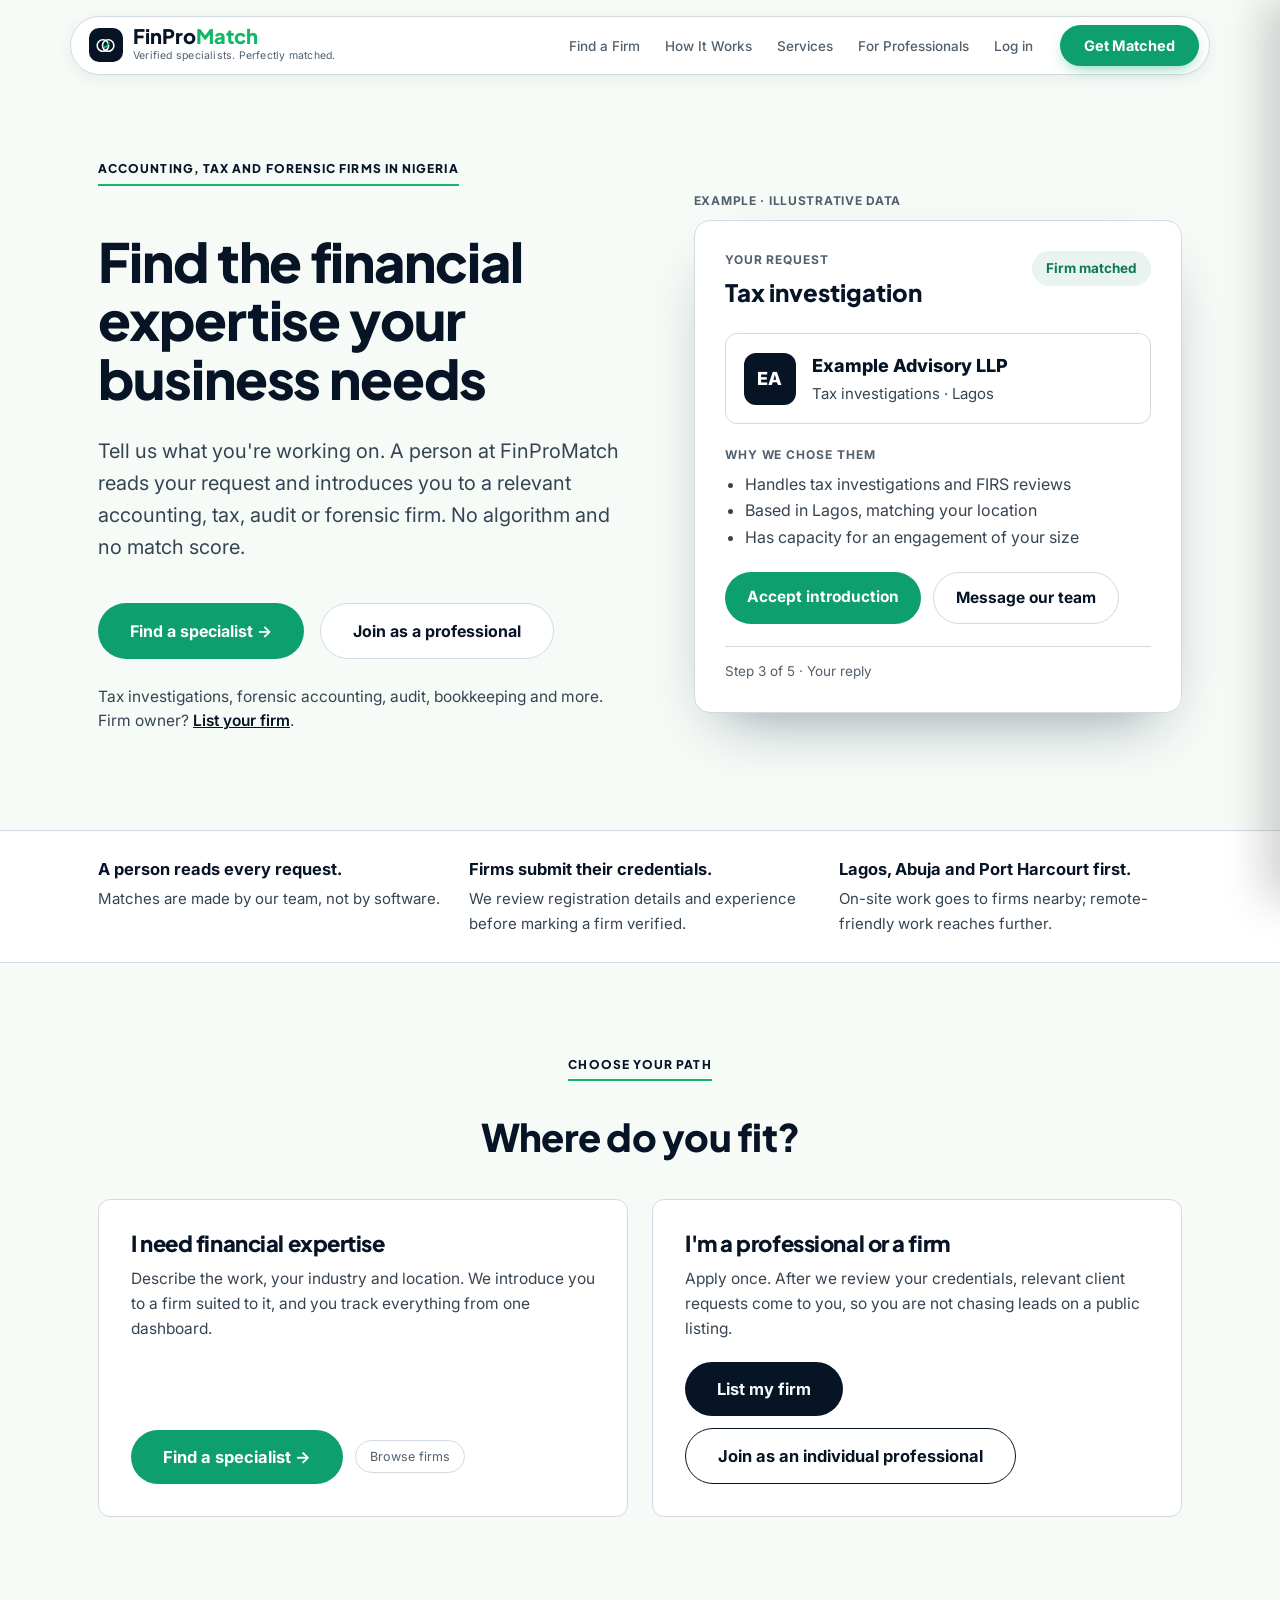
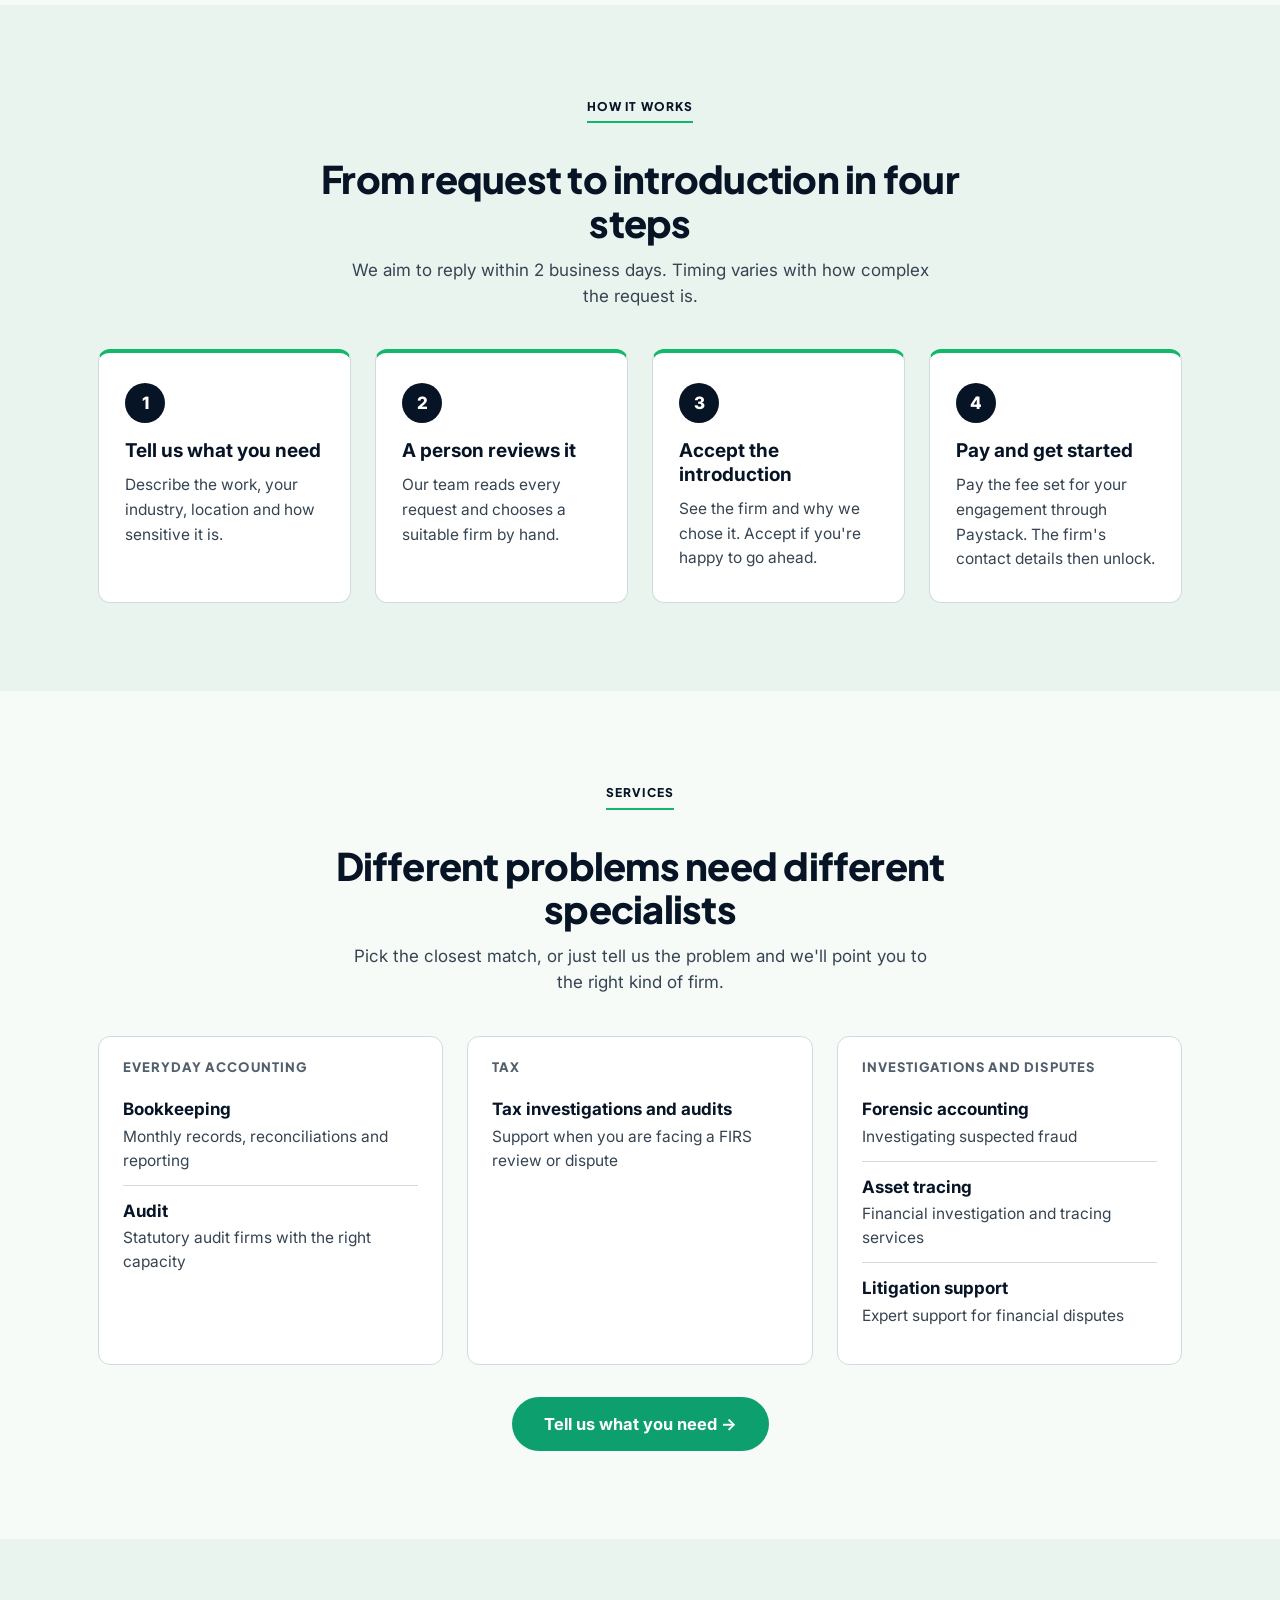
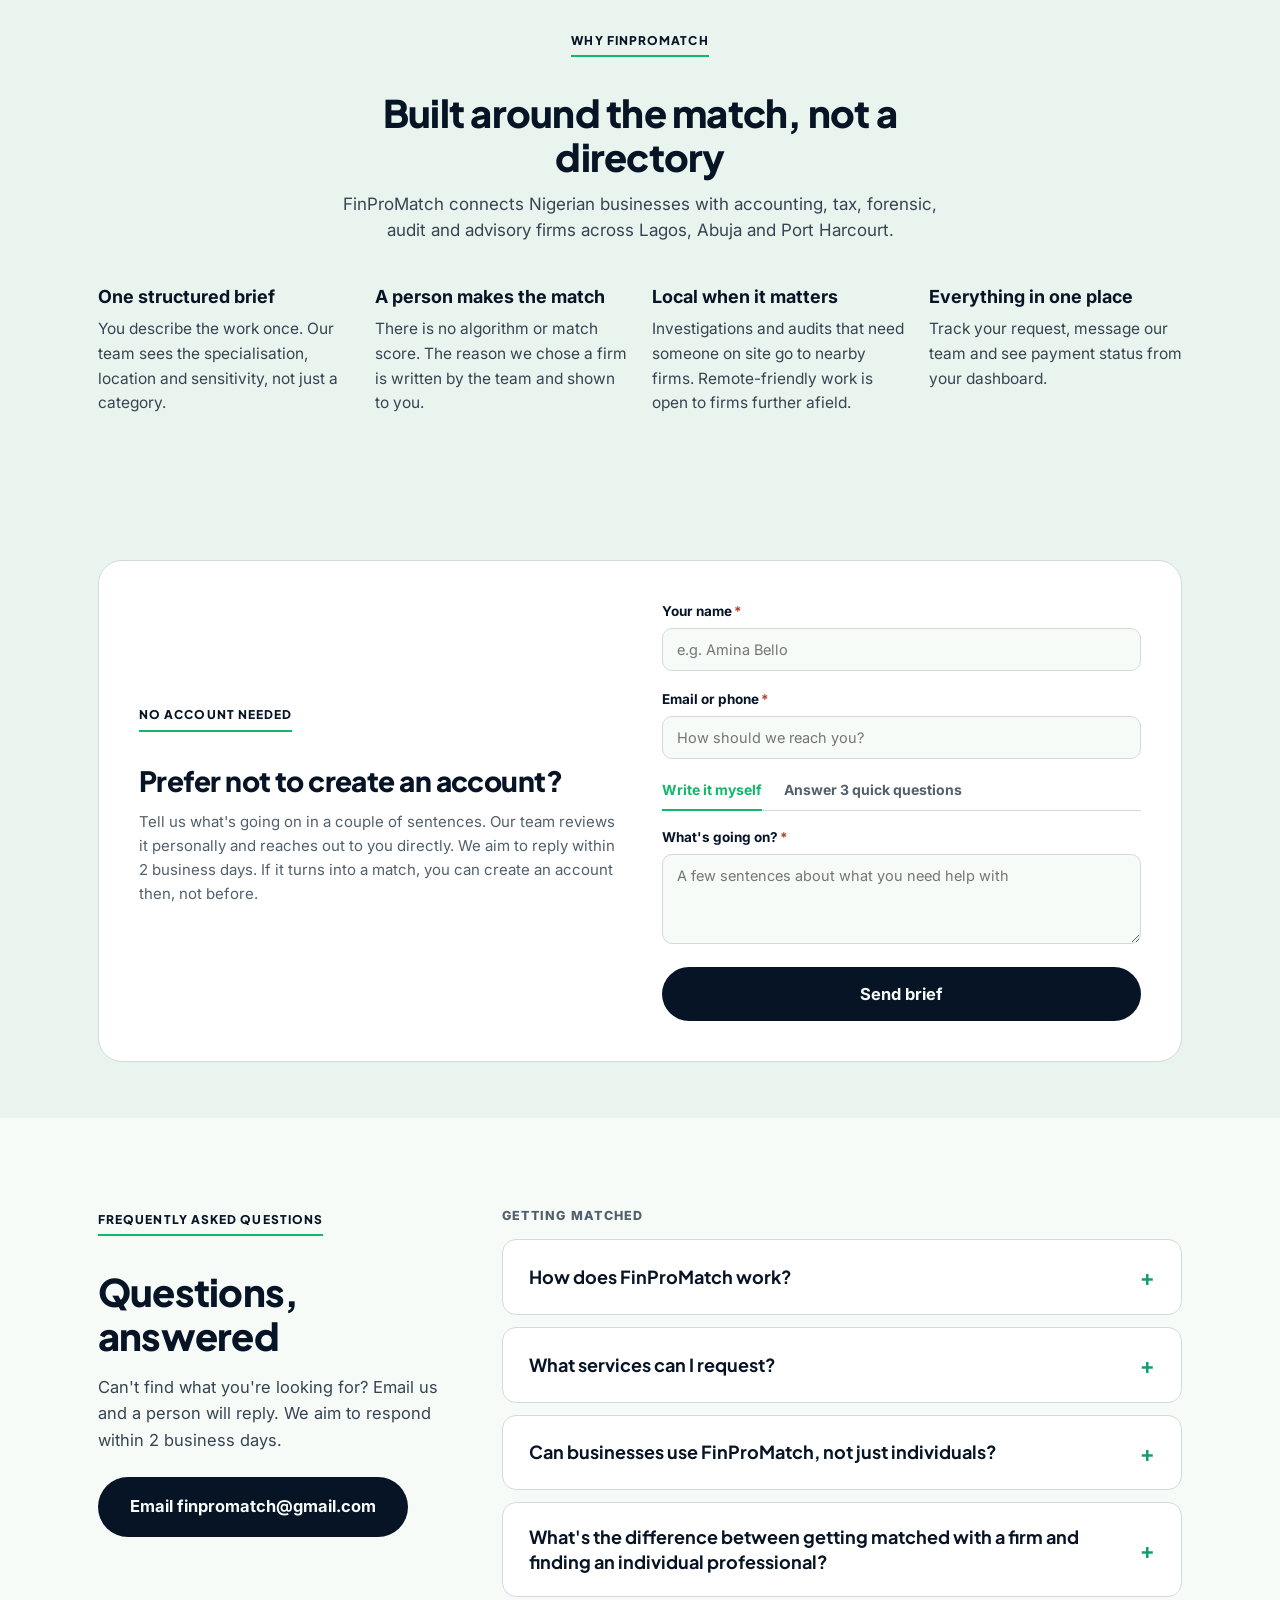
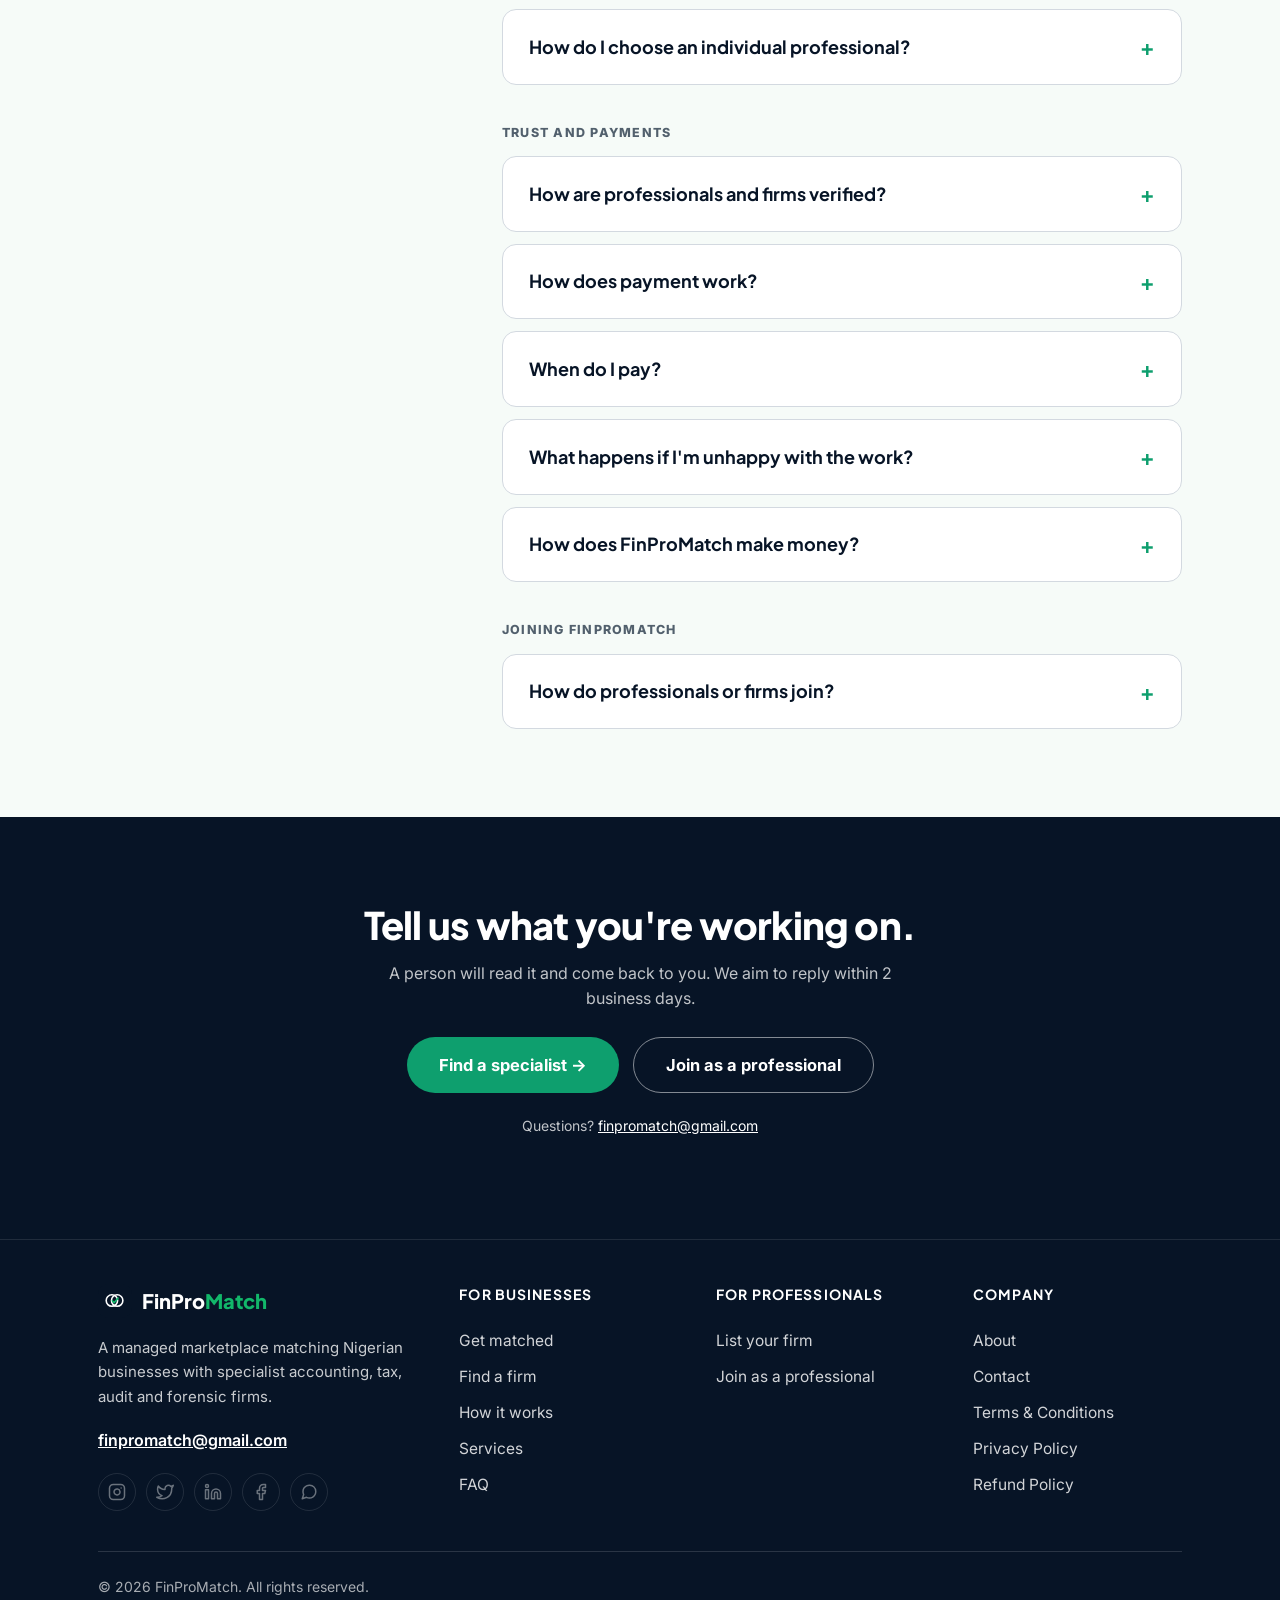
==== index.html @ 79fa37e7 "a" ====
<!DOCTYPE html>
<html lang="en">
<head>
<meta charset="UTF-8">
<meta name="viewport" content="width=device-width, initial-scale=1.0">
<title>FinProMatch: Verified Specialists. Perfectly Matched.</title>
<meta name="description" content="FinProMatch matches Nigerian businesses with the right specialist accounting, tax, audit, forensic and financial firm, based on the nature of the engagement, location, and sensitivity. Not a directory. A managed match.">
<meta name="keywords" content="accounting firm Nigeria, tax firm Nigeria, forensic accounting Nigeria, tax investigation Nigeria, asset tracing Nigeria, audit firm Nigeria, litigation support Nigeria, financial due diligence Nigeria, accounting marketplace Nigeria">
<meta property="og:title" content="FinProMatch: Verified Specialists. Perfectly Matched.">
<meta property="og:description" content="Tell us what you're dealing with. FinProMatch matches you with a verified specialist firm, reviewed by our team, not an algorithm.">
<meta property="og:type" content="website">
<meta property="og:locale" content="en_NG">
<meta name="twitter:card" content="summary_large_image">
<meta name="twitter:title" content="FinProMatch: Verified Specialists. Perfectly Matched.">
<meta name="twitter:description" content="Bookkeeping, tax disputes, forensic investigations and financial restructuring need very different expertise. FinProMatch matches you with the right specialist firm.">
<link rel="icon" href="data:image/svg+xml,%3Csvg xmlns='http://www.w3.org/2000/svg' viewBox='0 0 64 64'%3E%3Crect width='64' height='64' rx='16' fill='%2314213D'/%3E%3Ccircle cx='24' cy='32' r='16' fill='none' stroke='white' stroke-width='4.5'/%3E%3Ccircle cx='40' cy='32' r='16' fill='none' stroke='white' stroke-width='4.5'/%3E%3Cpath d='M26 32.5l5.5 5.5 12-13' fill='none' stroke='%230E9F6E' stroke-width='5' stroke-linecap='round' stroke-linejoin='round'/%3E%3C/svg%3E">
<link rel="preconnect" href="https://fonts.googleapis.com">
<link rel="preconnect" href="https://fonts.gstatic.com" crossorigin>
<link href="https://fonts.googleapis.com/css2?family=Plus+Jakarta+Sans:wght@500;600;700;800&family=Inter:wght@400;500;600;700&family=IBM+Plex+Mono:wght@500;600&display=swap" rel="stylesheet">
<style>
  :root{
    /* FinProMatch brand palette — deep navy, green (primary), soft off-white bg */
    --cream:#F6FBF8;
    --cream-deep:#EAF4EE;
    --orange:#0E9F6E;         /* primary brand accent — CTAs, highlights, verification */
    --orange-dark:#0B7A54;
    --maroon:#071426;        /* navy — dark section backgrounds, secondary buttons */
    --maroon-deep:#040E1A;   /* deepest navy — footer, CTA emphasis */
    --navy-2:#0E2038;        /* secondary navy shade for section variation */
    --green:#12B76A;         /* success / verified / paid states — slightly brighter than primary */
    --green-deep:#0B8A54;
    --amber:#FFA940;         /* muted orange — pending status, ratings (kept distinct from primary) */
    --amber-deep:#B85C00;
    --ink:#071426;
    --ink-soft:#52606D;
    --paper-card:#FFFFFF;
    --line:#E4E8ED;
    --line-strong:#D3D9E0;
    --peach:#E3F5EC;         /* light green tint — icon chips, badges */
    --tint-amber:#FDEEDB;    /* soft amber tint — icon chip variation */
    --tint-navy:#E7EBF2;     /* soft navy tint — icon chip variation */
    --radius:16px;
    --radius-sm:10px;
    --radius-pill:999px;
  }
  *{box-sizing:border-box;}
  html{scroll-behavior:smooth;}
  body{
    margin:0;
    background:var(--cream);
    color:var(--ink);
    font-family:'Inter',sans-serif;
    font-size:16px;
    line-height:1.55;
    -webkit-font-smoothing:antialiased;
    overflow-x:hidden;
  }
  h1,h2,h3,.display{
    font-family:'Plus Jakarta Sans',sans-serif;
    font-weight:800;
    color:var(--ink);
    margin:0;
    letter-spacing:-0.02em;
    line-height:1.05;
  }
  .mono{font-family:'IBM Plex Mono',monospace;}
  .pw-wrap{position:relative;}
  .pw-wrap input{padding-right:44px;}
  .pw-toggle{
    position:absolute;right:0;top:0;height:100%;width:40px;
    display:flex;align-items:center;justify-content:center;
    background:none;border:none;color:var(--ink-soft);padding:0;
  }
  .pw-toggle:hover{color:var(--ink);}
  .pw-toggle svg{width:19px;height:19px;}
  a{color:var(--orange-dark);}
  button{font-family:inherit;cursor:pointer;}
  .container{max-width:1140px;margin:0 auto;padding:0 28px;}
  @media(prefers-reduced-motion: reduce){ *{animation:none !important; transition:none !important;} }

  /* loading screen */
  .app-loader{
    position:fixed;inset:0;z-index:9999;
    background:var(--cream);
    display:flex;align-items:center;justify-content:center;
    transition:opacity .45s ease, visibility .45s ease;
  }
  .app-loader.hidden{opacity:0;visibility:hidden;pointer-events:none;}
  .app-loader-mark{
    width:112px;height:112px;background:var(--maroon);border-radius:28px;
    display:flex;align-items:center;justify-content:center;
    animation:tbBeat 1.15s ease-in-out infinite;
    box-shadow:0 18px 44px rgba(0,0,0,.18);
  }
  .app-loader-mark svg{width:62%;height:62%;}
  @keyframes tbBeat{
    0%{transform:scale(1);}
    18%{transform:scale(1.16);}
    32%{transform:scale(.97);}
    46%{transform:scale(1.1);}
    62%{transform:scale(1);}
    100%{transform:scale(1);}
  }

  /* generic scroll reveal */
  .reveal{opacity:0;transform:translateY(30px);transition:opacity .7s cubic-bezier(.16,1,.3,1), transform .7s cubic-bezier(.16,1,.3,1);}
  .reveal.in-view{opacity:1;transform:translateY(0);}
  .reveal-stagger.in-view .stagger-child{opacity:1;transform:translateY(0);}
  .stagger-child{opacity:0;transform:translateY(24px);transition:opacity .6s cubic-bezier(.16,1,.3,1), transform .6s cubic-bezier(.16,1,.3,1);}
  .stagger-child:nth-child(1){transition-delay:.02s;}
  .stagger-child:nth-child(2){transition-delay:.1s;}
  .stagger-child:nth-child(3){transition-delay:.18s;}
  .stagger-child:nth-child(4){transition-delay:.26s;}
  .stagger-child:nth-child(5){transition-delay:.34s;}
  .stagger-child:nth-child(6){transition-delay:.42s;}

  /* hero entrance */
  @keyframes heroIn{from{opacity:0;transform:translateY(20px);}to{opacity:1;transform:translateY(0);}}
  .hero-seo-h1{animation:heroIn .8s cubic-bezier(.16,1,.3,1) both;}
  .hero .lede{animation:heroIn .8s cubic-bezier(.16,1,.3,1) .15s both;}
  .hero-ctas{animation:heroIn .8s cubic-bezier(.16,1,.3,1) .28s both;}
  .tape-field{opacity:0;animation:heroIn .7s cubic-bezier(.16,1,.3,1) .4s forwards;}

  /* NAV */
  nav.topnav{
    position:sticky;top:0;z-index:50;
    background:var(--cream);
    padding:16px 20px;
  }
  @media(max-width:480px){
    nav.topnav{padding:14px 14px;}
  }
  .navwrap{
    display:flex;align-items:center;justify-content:space-between;
    max-width:1140px;margin:0 auto;padding:8px 10px 8px 18px;
    flex-wrap:wrap;gap:12px;
    background:rgba(255,255,255,.85);
    border:1px solid var(--line-strong);
    box-shadow:0 4px 18px rgba(7,20,38,.06);
    border-radius:var(--radius-pill);
    backdrop-filter:blur(6px);
    transition:box-shadow .3s ease, background .3s ease;
  }
  .navwrap.scrolled{
    background:rgba(255,255,255,.94);
    box-shadow:0 10px 32px rgba(7,20,38,.11);
  }
  .brand{display:flex;align-items:center;gap:10px;cursor:pointer;}
  .brand-mark{
    width:34px;height:34px;background:var(--maroon);border-radius:10px;
    display:flex;align-items:center;justify-content:center;
    transition:transform .35s cubic-bezier(.34,1.56,.64,1);
  }
  .brand-mark svg{width:62%;height:62%;}
  .brand:hover .brand-mark{transform:rotate(-10deg) scale(1.1);}
  .brand-name{font-family:'Plus Jakarta Sans',sans-serif;font-weight:800;font-size:20px;line-height:1;}
  .brand-tagline{font-size:10.5px;color:var(--ink-soft);letter-spacing:.02em;margin-top:2px;}
  @media(max-width:640px){.brand-tagline{display:none;}}
  .navlinks{display:flex;gap:1px;align-items:center;flex-wrap:nowrap;}
  .navlinks button{
    background:none;border:none;color:var(--ink);
    font-size:13.5px;font-weight:600;padding:9px 12px;border-radius:var(--radius-pill);
    transition:background .15s;white-space:nowrap;
  }
  .navlinks button:hover{background:rgba(0,0,0,0.05);}
  .navlinks button.active{background:var(--ink);color:var(--cream);}
  .navlinks .nav-cta{
    background:var(--orange);color:#fff;margin-left:6px;padding:10px 18px;
  }
  .navlinks .nav-cta:hover{background:var(--orange-dark);}
  .navlinks .nav-cta-outline{
    border:1.5px solid var(--ink);padding:8.5px 16px;
  }
  .navlinks .nav-cta-outline:hover{background:var(--ink);color:#fff;}

  .nav-burger{
    display:none;background:var(--ink);color:var(--cream);border:none;width:44px;height:44px;
    border-radius:50%;align-items:center;justify-content:center;flex-shrink:0;
  }
  .nav-burger svg{width:19px;height:19px;}
  @media(max-width:1040px){
    .navlinks .nav-link{display:none !important;}
    .nav-burger{display:flex !important;}
  }

  .nav-bell{
    position:relative;background:none;border:none;color:var(--ink);width:40px;height:40px;
    border-radius:50%;display:flex;align-items:center;justify-content:center;flex-shrink:0;margin-left:2px;
    transition:background .15s;
  }
  .nav-bell:hover{background:rgba(0,0,0,0.05);}
  .nav-bell svg{width:20px;height:20px;}
  .nav-bell-badge{
    position:absolute;top:2px;right:2px;min-width:16px;height:16px;padding:0 4px;
    background:var(--orange-dark);color:#fff;border-radius:999px;font-size:10px;font-weight:800;
    display:flex;align-items:center;justify-content:center;line-height:1;
  }
  .drawer-link .nav-bell-badge{position:static;display:inline-flex;margin-left:8px;}

  .nav-drawer-overlay{
    position:fixed;inset:0;background:rgba(26,20,16,.5);z-index:90;
    opacity:0;pointer-events:none;transition:opacity .3s ease;
  }
  .nav-drawer-overlay.open{opacity:1;pointer-events:auto;}
  .nav-drawer{
    position:fixed;top:0;right:0;bottom:0;width:min(320px,82vw);background:var(--cream);z-index:91;
    box-shadow:-16px 0 40px rgba(0,0,0,.18);
    transform:translateX(100%);transition:transform .38s cubic-bezier(.16,1,.3,1);
    padding:26px 24px;display:flex;flex-direction:column;gap:6px;
  }
  .nav-drawer.open{transform:translateX(0);}
  .nav-drawer-close{
    align-self:flex-end;background:none;border:none;width:38px;height:38px;
    border-radius:50%;display:flex;align-items:center;justify-content:center;
  }
  .nav-drawer-close:hover{background:rgba(0,0,0,.06);}
  .nav-drawer button.drawer-link{
    background:none;border:none;text-align:left;font-size:18px;font-weight:700;
    padding:14px 6px;color:var(--ink);border-bottom:1px solid var(--line);
  }
  .nav-drawer .drawer-cta{
    margin-top:16px;background:var(--orange);color:#fff;padding:14px;border-radius:var(--radius-pill);
    text-align:center;font-weight:700;border:none;
  }

  .scroll-top-btn{
    position:fixed;bottom:26px;right:26px;width:50px;height:50px;border-radius:50%;
    background:var(--ink);color:var(--cream);border:none;display:flex;align-items:center;justify-content:center;
    box-shadow:0 12px 26px rgba(0,0,0,.22);opacity:0;pointer-events:none;
    transform:translateY(14px) scale(.9);transition:opacity .3s ease, transform .3s ease, background .2s ease;
    z-index:80;
  }
  .scroll-top-btn.visible{opacity:1;pointer-events:auto;transform:translateY(0) scale(1);}
  .scroll-top-btn:hover{background:var(--orange);transform:translateY(-4px) scale(1.05);}

  section.view{display:none;}
  section.view.active{display:block;animation:fadein .35s ease;}
  @keyframes fadein{from{opacity:0;}to{opacity:1;}}

  /* HERO */
  .hero{padding-top:32px;padding-bottom:56px;text-align:center;}
  .hero-content-wrap{position:relative;overflow:hidden;padding:24px 12px;border-radius:28px;}
  .hero-content-wrap > *{position:relative;z-index:1;}
  .hero-grid-bg{
    position:absolute;inset:-10% -5%;pointer-events:none;z-index:0;
    background-image:
      linear-gradient(rgba(7,20,38,.045) 1px, transparent 1px),
      linear-gradient(90deg, rgba(7,20,38,.045) 1px, transparent 1px);
    background-size:34px 34px;
    -webkit-mask-image:radial-gradient(ellipse 65% 55% at 50% 25%, black 35%, transparent 78%);
    mask-image:radial-gradient(ellipse 65% 55% at 50% 25%, black 35%, transparent 78%);
  }
  .hero-spotlight{
    position:absolute;inset:0;pointer-events:none;z-index:0;
    background:radial-gradient(560px circle at var(--sx,50%) var(--sy,15%), rgba(14,159,110,.14), transparent 62%);
    transition:background .25s ease;
  }
  @media(prefers-reduced-motion:reduce){.hero-spotlight{transition:none;}}
  .hero-seo-h1{font-size:58px;max-width:900px;margin:0 auto;line-height:1.14;contain:layout style;}
  .hero-seo-h1 .hero-line{display:block;}
  .hero-seo-h1 .rot-line{
    display:flex;align-items:center;justify-content:center;
    min-height:74px;contain:layout style;
  }
  .hero-seo-h1 .rot-wrap{
    display:inline-block;position:relative;color:var(--orange);
    white-space:normal;text-align:center;line-height:1.2;
    contain:layout style;
  }
  .hero-seo-h1 .rot-cursor{
    display:inline-block;width:3px;height:0.85em;margin-left:3px;background:var(--orange);
    animation:cursorBlink .8s steps(1) infinite;vertical-align:-0.08em;
  }
  @keyframes cursorBlink{0%,49%{opacity:1;}50%,100%{opacity:0;}}
  .hero .lede{font-size:17px;color:var(--ink-soft);max-width:600px;margin:22px auto 0;}
  .hero-ctas{display:flex;gap:14px;margin-top:36px;justify-content:center;flex-wrap:wrap;}

  .trust-bar{
    display:flex;align-items:center;justify-content:center;gap:12px;flex-wrap:wrap;
    margin-top:32px;font-size:14.5px;color:var(--ink);font-weight:600;
  }
  .trust-dot{opacity:.35;}
  @media(max-width:560px){.trust-bar{font-size:13px;gap:8px;}}

  .stats-band{padding:44px 0;border-bottom:1px solid var(--line-strong);}
  .stats-grid{display:grid;grid-template-columns:repeat(3,1fr);gap:16px;}
  @media(max-width:720px){.stats-grid{grid-template-columns:1fr;gap:12px;}}
  .stat-item{
    display:flex;flex-direction:column;text-align:left;
    border:1px solid var(--line-strong);border-radius:14px;padding:22px 22px 20px;background:var(--paper-card);
  }
  .stat-num{
    font-family:'Plus Jakarta Sans',sans-serif;font-weight:800;font-size:36px;color:var(--ink);
    line-height:1;order:1;
  }
  .stat-num-static{font-size:28px;}
  .stat-label{
    font-size:11.5px;color:var(--ink-soft);text-transform:uppercase;letter-spacing:.05em;
    margin-bottom:9px;order:0;
  }

  .qb-inline-band{padding:56px 0;background:var(--cream-deep);}
  .qb-inline-card{
    display:grid;grid-template-columns:1fr 1fr;gap:44px;align-items:center;
    background:var(--paper-card);border:1px solid var(--line-strong);border-radius:24px;padding:40px;
  }
  .qb-inline-copy h2{font-size:28px;text-align:left;margin:14px 0 12px;}
  .qb-inline-copy p{font-size:15px;color:var(--ink-soft);line-height:1.6;}
  .qb-inline-form label:first-of-type{margin-top:0;}
  @media(max-width:820px){
    .qb-inline-card{grid-template-columns:1fr;gap:28px;padding:28px;border-radius:18px;}
    .qb-inline-copy h2{font-size:23px;}
  }

  .qb-tabs{
    display:flex;gap:22px;margin-top:22px;border-bottom:1px solid var(--line-strong);
  }
  .qb-tab{
    appearance:none;background:none;border:none;cursor:pointer;
    font-family:inherit;font-size:14px;font-weight:700;color:var(--ink-soft);
    padding:0 0 11px;margin-bottom:-1px;border-bottom:2px solid transparent;
    transition:color .15s ease, border-color .15s ease;
  }
  .qb-tab:hover{color:var(--ink);}
  .qb-tab.active{color:var(--green);border-bottom-color:var(--green);}
  .qb-panel label:first-of-type{margin-top:16px;}

  .btn{
    display:inline-flex;align-items:center;gap:8px;
    padding:17px 32px;border-radius:var(--radius-pill);font-weight:700;font-size:16.5px;
    border:none;transition:transform .18s cubic-bezier(.34,1.56,.64,1), background .15s ease, box-shadow .2s ease;
  }
  .btn:hover{transform:translateY(-2px);box-shadow:0 10px 24px rgba(0,0,0,.14);}
  .btn:active{transform:scale(.97) translateY(0);}
  .btn-primary{background:var(--ink);color:var(--cream);}
  .btn-primary:hover{background:#000;}
  .btn-brass, .btn-orange{background:var(--orange);color:#fff;position:relative;overflow:hidden;}
  .btn-brass:hover, .btn-orange:hover{background:var(--orange-dark);}
  .btn-brass::before, .btn-orange::before{
    content:'';position:absolute;top:0;left:-60%;width:35%;height:100%;
    background:linear-gradient(120deg, transparent, rgba(255,255,255,.4), transparent);
    transform:skewX(-20deg);transition:left .65s ease;pointer-events:none;
  }
  .btn-brass:hover::before, .btn-orange:hover::before{left:130%;}
  @media(prefers-reduced-motion:reduce){
    .btn-brass::before, .btn-orange::before{transition:none;display:none;}
  }
  .btn-outline{background:var(--maroon);color:#fff;}
  .btn-outline:hover{background:var(--maroon-deep);}
  .btn-sm{padding:10px 18px;font-size:13.5px;}
  .btn:disabled{opacity:.45;cursor:not-allowed;}
  .btn-full{width:100%;justify-content:center;}

  /* hero tape composition — overlapping diagonal service ribbons, replaces the old photo-strip cards */
  .tape-field{
    position:relative;width:100vw;left:50%;margin-left:-50vw;
    height:clamp(240px,30vw,520px);margin-top:52px;margin-bottom:0;
    overflow:hidden;isolation:isolate;
  }
  .tape{
    position:absolute;left:-15%;width:130%;top:var(--tape-top);height:52px;
    z-index:var(--tape-z);
    background:linear-gradient(100deg,var(--orange),var(--orange-dark));
    border-radius:9px;
    transform:rotate(var(--tape-rotate));
    opacity:var(--tape-opacity,1);
    display:flex;align-items:center;overflow:hidden;
  }
  .tape-track{
    display:flex;align-items:center;white-space:nowrap;width:max-content;
    animation:tapeScrollLeft var(--tape-duration) linear infinite;
  }
  .tape[data-dir="right"] .tape-track{animation-name:tapeScrollRight;}
  .tape-group{
    display:inline-flex;align-items:center;gap:14px;padding:0 16px;
    font-family:'Plus Jakarta Sans',sans-serif;font-weight:800;font-size:15px;
    letter-spacing:.07em;color:#fff;text-transform:uppercase;
  }
  .tape-dot{opacity:.65;font-weight:700;}
  @keyframes tapeScrollLeft{from{transform:translateX(0);}to{transform:translateX(-50%);}}
  @keyframes tapeScrollRight{from{transform:translateX(-50%);}to{transform:translateX(0);}}
  @media(max-width:720px){
    .tape-field{margin-top:34px;}
    .tape{height:32px;border-radius:7px;}
    .tape-group{font-size:11px;gap:8px;padding:0 10px;letter-spacing:.05em;}
  }
  @media(max-width:420px){
    .tape{height:26px;}
    .tape-group{font-size:9.5px;gap:6px;padding:0 8px;}
  }
  @media(prefers-reduced-motion:reduce){
    .tape-track{animation:none !important;transform:translateX(0) !important;}
  }

  /* FULL BLEED COLOR SECTIONS */
  .band{padding:88px 0;}
  .band.dark{color:#fff;}
  .band-maroon{background:var(--maroon);}
  .band-green{background:var(--navy-2);}
  .band-amber{background:var(--cream-deep);}
  .band.dark h2, .band.dark .eyebrow{color:#fff;}
  .band-amber h2{color:var(--ink);}

  .eyebrow-pill{
    display:inline-block;position:relative;
    font-family:'Plus Jakarta Sans',sans-serif;font-weight:800;font-size:12px;letter-spacing:.09em;
    text-transform:uppercase;color:var(--ink);margin-bottom:20px;
    padding-bottom:7px;opacity:0;transform:translateX(-10px);
    transition:opacity .5s cubic-bezier(.16,1,.3,1), transform .5s cubic-bezier(.16,1,.3,1);
  }
  .eyebrow-pill::after{
    content:'';position:absolute;left:0;bottom:0;height:2px;width:0;
    background:var(--green);transition:width .7s cubic-bezier(.16,1,.3,1) .15s;
  }
  .eyebrow-pill.in-view{opacity:1;transform:translateX(0);}
  .eyebrow-pill.in-view::after{width:100%;}
  .band.dark .eyebrow-pill{color:#fff;}

  .band h2{font-size:38px;text-align:center;max-width:760px;margin:0 auto;}
  .band .band-sub{text-align:center;color:var(--ink-soft);max-width:520px;margin:16px auto 0;font-size:16px;}
  .band.dark .band-sub{color:rgba(255,255,255,.75);}

  /* solution / mockup section */
  .solution-grid{display:grid;grid-template-columns:1fr 1fr;gap:56px;align-items:center;margin-top:52px;}
  @media(max-width:820px){.solution-grid{grid-template-columns:1fr;}}
  .solution-copy h3{font-size:32px;color:#fff;}
  .solution-copy p{color:rgba(255,255,255,.78);font-size:15.5px;margin-top:14px;max-width:420px;}
  .phone-mock{
    background:#0B0B0C;border-radius:56px;padding:14px;max-width:360px;margin:0 auto;
    box-shadow:0 40px 90px rgba(0,0,0,.4);border:4px solid #000;position:relative;
    animation:phoneFloat 5.5s ease-in-out infinite;
  }
  @keyframes phoneFloat{0%,100%{transform:translateY(0);}50%{transform:translateY(-14px);}}
  .phone-mock-img{max-width:300px;margin:0 auto;animation:phoneFloat 5.5s ease-in-out infinite;}
  .phone-mock-img img{width:100%;height:auto;display:block;filter:drop-shadow(0 30px 50px rgba(0,0,0,.35));}
  .phone-screen{background:var(--cream);border-radius:44px;overflow:hidden;min-height:600px;display:flex;flex-direction:column;position:relative;}
  .dynamic-island{
    position:absolute;top:16px;left:50%;transform:translateX(-50%);
    width:118px;height:34px;background:#000;border-radius:20px;z-index:6;
  }
  .phone-statusbar{
    height:58px;flex-shrink:0;display:flex;align-items:flex-end;justify-content:space-between;
    padding:0 28px 10px;font-size:13px;font-weight:700;color:var(--ink);font-family:'IBM Plex Mono',monospace;
  }
  .phone-topbar{padding:14px 22px;display:flex;align-items:center;gap:12px;border-bottom:1px solid var(--line);flex-shrink:0;}
  .phone-topbar .av{width:38px;height:38px;border-radius:12px;background:var(--orange);display:flex;align-items:center;justify-content:center;font-size:14px;font-weight:800;color:#fff;flex-shrink:0;}
  .phone-topbar .who{font-size:16px;font-weight:700;color:var(--ink);}
  .phone-topbar .status{font-size:12.5px;color:var(--orange);font-weight:600;}
  .phone-body{flex:1;padding:22px;display:flex;flex-direction:column;gap:16px;}
  .phone-bubble{max-width:84%;padding:14px 17px;border-radius:18px;font-size:15.5px;line-height:1.42;background:#fff;border:1px solid var(--line);align-self:flex-start;color:var(--ink);font-weight:500;box-shadow:0 2px 6px rgba(0,0,0,.04);}
  .phone-bubble.mine{align-self:flex-end;background:var(--maroon);color:#fff;border:none;}
  .msg-thread{display:flex;flex-direction:column;gap:12px;margin:10px 0 14px;max-height:340px;overflow-y:auto;padding:6px 2px;}
  .msg-bubble-wrap{display:flex;flex-direction:column;align-items:flex-start;}
  .msg-bubble-wrap.mine{align-items:flex-end;}
  .msg-bubble-wrap .phone-bubble{max-width:78%;box-shadow:none;}
  .msg-sender{font-size:11px;color:var(--ink-soft);margin:0 4px 3px;font-weight:600;}
  .typing-dots{align-self:flex-start;background:#fff;border:1px solid var(--line);border-radius:18px;padding:14px 18px;display:flex;gap:5px;box-shadow:0 2px 6px rgba(0,0,0,.04);}
  .typing-dots span{width:8px;height:8px;border-radius:50%;background:var(--orange);opacity:.35;animation:bounce 1.2s infinite;}
  .typing-dots span:nth-child(2){animation-delay:.15s;}
  .typing-dots span:nth-child(3){animation-delay:.3s;}
  @keyframes bounce{0%,60%,100%{transform:translateY(0);opacity:.35;}30%{transform:translateY(-5px);opacity:1;}}

  /* accordion steps */
  .steps-grid{display:grid;grid-template-columns:1fr 1fr;gap:0;margin-top:52px;align-items:stretch;}
  @media(max-width:820px){.steps-grid{grid-template-columns:1fr;}}
  .steps-list{background:#fff;border-radius:var(--radius);overflow:hidden;}
  .step-item{padding:24px 26px;border-bottom:1px solid var(--line);cursor:pointer;position:relative;overflow:hidden;transition:background .3s ease;}
  .step-item:last-child{border-bottom:none;}
  .step-item:not(.active):hover{background:rgba(7,20,38,.05);}
  .step-item h4{font-family:'Plus Jakarta Sans',sans-serif;font-weight:700;font-size:17px;position:relative;z-index:2;}
  .step-item p{margin:8px 0 0;font-size:14px;color:var(--ink-soft);height:0;overflow:hidden;transition:height .35s ease, margin .35s ease;position:relative;z-index:2;}
  .step-item.active{background:var(--maroon-deep);color:#fff;}
  .step-item.active h4{color:#fff;}
  .step-item.active p{color:rgba(255,255,255,.8);height:66px;margin-top:10px;}
  .step-progress{position:absolute;bottom:0;left:0;height:3px;background:var(--orange);width:0%;z-index:1;}
  .step-item.active .step-progress{animation:stepfill 4.5s linear forwards;}
  @keyframes stepfill{from{width:0%;}to{width:100%;}}
  .step-visual{
    border-radius:var(--radius);background:linear-gradient(160deg,var(--orange),var(--amber));
    min-height:340px;display:flex;align-items:center;justify-content:center;padding:32px;
  }
  .step-visual-inner{background:#fff;border-radius:14px;padding:24px;max-width:280px;box-shadow:0 20px 40px rgba(0,0,0,.15);
    animation:visualPop .4s cubic-bezier(.34,1.56,.64,1);}
  @keyframes visualPop{from{opacity:0;transform:scale(.92) translateY(8px);}to{opacity:1;transform:scale(1) translateY(0);}}

  /* business/pro cards */
  .biz-grid{display:grid;grid-template-columns:repeat(4,1fr);gap:20px;margin-top:52px;}
  @media(max-width:900px){.biz-grid{grid-template-columns:repeat(2,1fr);}}
  @media(max-width:520px){.biz-grid{grid-template-columns:1fr;}}
  .biz-card{position:relative;background:#fff;border-radius:18px;overflow:hidden;box-shadow:0 1px 2px rgba(7,20,38,.05);transition:transform .35s cubic-bezier(.16,1,.3,1), box-shadow .35s ease;}
  .biz-card:hover{transform:translateY(-8px);box-shadow:0 20px 36px rgba(0,0,0,.14);}
  .biz-card::after{
    content:'';position:absolute;inset:0;pointer-events:none;z-index:3;
    background:radial-gradient(220px circle at var(--mx,50%) var(--my,50%), rgba(14,159,110,.16), transparent 72%);
    opacity:0;transition:opacity .3s ease;
  }
  .biz-card:hover::after{opacity:1;}
  .biz-card-icon{
    background:var(--peach);min-height:150px;display:flex;align-items:center;justify-content:center;
    transition:transform .35s cubic-bezier(.34,1.56,.64,1);
  }
  .biz-card:nth-child(3n+2) .biz-card-icon{background:var(--tint-amber);}
  .biz-card:nth-child(3n+3) .biz-card-icon{background:var(--tint-navy);}
  .biz-card:hover .biz-card-icon{transform:scale(1.12) rotate(-4deg);}
  .biz-card-body{padding:20px;}
  .biz-card-body h4{font-family:'Plus Jakarta Sans',sans-serif;font-weight:700;font-size:16px;}
  .biz-card-link{color:inherit;text-decoration:none;}
  .biz-card-link:hover{text-decoration:underline;color:var(--orange-dark);}
  .biz-card-body p{margin:6px 0 0;font-size:13.5px;color:var(--ink-soft);}

  .fb-grid{display:grid;grid-template-columns:repeat(3,1fr);gap:24px;margin-top:44px;text-align:left;}
  @media(max-width:820px){.fb-grid{grid-template-columns:1fr 1fr;}}
  @media(max-width:560px){.fb-grid{grid-template-columns:1fr;}}
  .fb-grid{counter-reset:fbnum;}
  .fb-item{
    background:var(--paper-card);border:1px solid var(--line-strong);border-radius:16px;
    padding:22px 20px;display:flex;flex-direction:column;gap:8px;
    box-shadow:0 1px 2px rgba(7,20,38,.04);
    transition:transform .3s cubic-bezier(.16,1,.3,1), box-shadow .3s ease, border-color .3s ease;
  }
  .fb-item:hover{transform:translateY(-4px);box-shadow:0 16px 30px rgba(7,20,38,.1);border-color:transparent;}
  .fb-item::before{
    counter-increment:fbnum;content:counter(fbnum,decimal-leading-zero);
    display:inline-flex;align-items:center;justify-content:center;flex:0 0 auto;
    width:30px;height:30px;border-radius:9px;margin-bottom:4px;
    background:rgba(18,183,106,.12);color:var(--green);
    font-family:'Plus Jakarta Sans',sans-serif;font-weight:800;font-size:12.5px;letter-spacing:.01em;
  }
  .fb-item strong{font-family:'Plus Jakarta Sans',sans-serif;font-weight:700;font-size:15px;color:var(--ink);}
  .fb-item span{font-size:13.5px;color:var(--ink-soft);line-height:1.45;}
  .fb-item.dark{background:rgba(255,255,255,.06);border-color:rgba(255,255,255,.14);box-shadow:none;}
  .fb-item.dark:hover{border-color:rgba(255,255,255,.3);box-shadow:0 16px 30px rgba(0,0,0,.25);}
  .fb-item.dark::before{background:rgba(255,255,255,.14);color:#fff;}
  .fb-item.dark strong{color:#fff;}
  .fb-item.dark span{color:rgba(255,255,255,.7);}

  /* FAQ */
  .faq-list{max-width:760px;margin:52px auto 0;display:flex;flex-direction:column;gap:14px;}
  .faq-item{
    background:var(--paper-card);border:1px solid var(--line-strong);border-radius:16px;
    padding:22px 24px;cursor:pointer;transition:border-color .2s ease, box-shadow .25s ease, transform .2s ease;
  }
  .faq-item:hover{border-color:var(--orange);box-shadow:0 8px 22px rgba(7,20,38,.06);}
  .faq-item.open{border-color:var(--orange);box-shadow:0 10px 26px rgba(14,159,110,.12);}
  .faq-q{display:flex;align-items:center;gap:16px;font-family:'Plus Jakarta Sans',sans-serif;font-weight:700;font-size:16.5px;}
  .faq-index{
    flex-shrink:0;width:32px;height:32px;border-radius:10px;background:var(--peach);color:var(--orange-dark);
    display:flex;align-items:center;justify-content:center;font-size:13px;font-weight:800;
    transition:background .25s ease, color .25s ease;
  }
  .faq-item.open .faq-index{background:var(--orange);color:#fff;}
  .faq-q-text{flex:1;}
  .faq-q .plus{font-size:22px;color:var(--orange);transition:transform .35s cubic-bezier(.34,1.56,.64,1);flex-shrink:0;}
  .faq-item.open .faq-q .plus{transform:rotate(135deg);}
  .faq-a-wrap{max-height:0;overflow:hidden;transition:max-height .4s cubic-bezier(.4,0,.2,1);}
  .faq-a{font-size:14.5px;color:var(--ink-soft);opacity:0;transform:translateY(-6px);transition:opacity .3s ease .05s, transform .3s ease .05s;padding:14px 0 2px 48px;line-height:1.6;}
  .faq-item.open .faq-a{opacity:1;transform:translateY(0);}

  /* ---------- homepage redesign ---------- */
  .hp-hero{text-align:left;padding-top:48px;padding-bottom:64px;}
  .hp-hero-grid{display:grid;grid-template-columns:minmax(0,1.05fr) minmax(0,.95fr);gap:48px;align-items:center;}
  .hp-h1{font-size:50px;line-height:1.1;margin:18px 0 0;max-width:none;text-align:left;letter-spacing:-.02em;}
  .hp-hero .lede{margin:20px 0 0;max-width:540px;text-align:left;font-size:17px;}
  .hp-hero .hero-ctas{justify-content:flex-start;margin-top:30px;}
  .hp-hero-note{margin-top:18px;font-size:13.5px;color:var(--ink-soft);}
  .hp-hero-note a{color:var(--ink);font-weight:600;}
  .hp-btn-ghost{background:#fff;color:var(--ink);border:1.5px solid var(--line-strong);}
  .hp-btn-ghost:hover{border-color:var(--ink);}
  .hp-btn-line{background:transparent;color:var(--ink);border:1.5px solid var(--ink);}
  .hp-preview{position:relative;}
  .hp-preview-label{font-size:11.5px;font-weight:700;letter-spacing:.06em;text-transform:uppercase;color:var(--ink-soft);margin-bottom:8px;}
  .hp-preview-card{margin:0;box-shadow:0 18px 40px -22px rgba(7,20,38,.35);pointer-events:none;}
  .hp-preview-card .pt-timeline li{font-size:11px;}
  .hp-trust{border-top:1px solid var(--line-strong);border-bottom:1px solid var(--line-strong);background:#fff;}
  .hp-trust-list{list-style:none;margin:0;padding:26px 0;display:grid;grid-template-columns:repeat(3,1fr);gap:28px;}
  .hp-trust-list strong{display:block;font-size:15px;margin-bottom:4px;}
  .hp-trust-list span{font-size:13.5px;color:var(--ink-soft);line-height:1.5;}
  .hp-head{text-align:center;max-width:680px;margin:0 auto 40px;}
  .hp-head h2{margin:14px 0 0;}
  .hp-head .band-sub{margin-top:12px;}
  .hp-band-soft{background:var(--cream-deep);}
  .hp-paths{display:grid;grid-template-columns:1fr 1fr;gap:24px;}
  .hp-path{background:#fff;border:1px solid var(--line-strong);border-radius:12px;padding:32px;display:flex;flex-direction:column;gap:12px;}
  .hp-path h3{font-size:22px;margin:0;font-family:'Plus Jakarta Sans',sans-serif;font-weight:800;}
  .hp-path p{color:var(--ink-soft);margin:0;line-height:1.6;flex:1;}
  .hp-path-actions{display:flex;gap:12px;flex-wrap:wrap;align-items:center;margin-top:8px;}
  .hp-steps{list-style:none;margin:0;padding:0;display:grid;grid-template-columns:repeat(4,1fr);gap:24px;}
  .hp-steps li{background:#fff;border:1px solid var(--line-strong);border-radius:12px;padding:24px;}
  .hp-step-n{display:inline-flex;width:30px;height:30px;border-radius:50%;background:var(--ink);color:#fff;font-weight:800;font-size:14px;align-items:center;justify-content:center;margin-bottom:12px;}
  .hp-steps h4{margin:0 0 6px;font-size:16px;}
  .hp-steps p{margin:0;font-size:14px;color:var(--ink-soft);line-height:1.55;}
  .hp-services{display:grid;grid-template-columns:repeat(3,1fr);gap:24px;}
  .hp-service-group{background:#fff;border:1px solid var(--line-strong);border-radius:12px;padding:24px;}
  .hp-service-group h3{font-size:13px;text-transform:uppercase;letter-spacing:.08em;margin:0 0 10px;color:var(--ink-soft);}
  .hp-service-group a{display:block;padding:12px 0;border-top:1px solid var(--line-strong);text-decoration:none;color:inherit;}
  .hp-service-group a:first-of-type{border-top:0;}
  .hp-service-group a strong{display:block;font-size:15.5px;}
  .hp-service-group a span{display:block;font-size:13.5px;color:var(--ink-soft);margin-top:2px;}
  .hp-service-group a:hover strong{color:var(--green);text-decoration:underline;}
  .hp-service-group a:focus-visible{outline:2px solid var(--green);outline-offset:2px;}
  .hp-center{text-align:center;margin-top:32px;}
  .hp-why{display:grid;grid-template-columns:repeat(4,1fr);gap:24px;}
  .hp-why h4{margin:0 0 6px;font-size:16px;}
  .hp-why p{margin:0;font-size:14px;color:var(--ink-soft);line-height:1.6;}
  .hp-final{background:var(--ink);color:#fff;text-align:center;}
  .hp-final h2{color:#fff;}
  .hp-final .band-sub{color:rgba(255,255,255,.75);}
  .hp-final-actions{display:flex;gap:14px;justify-content:center;flex-wrap:wrap;margin-top:26px;}
  .hp-btn-ghost-dark{background:transparent;color:#fff;border:1.5px solid rgba(255,255,255,.5);}
  .hp-btn-ghost-dark:hover{border-color:#fff;}
  .hp-final-contact{margin-top:22px;font-size:14px;color:rgba(255,255,255,.75);}
  .hp-final-contact a{color:#fff;}
  @media (max-width:980px){
    .hp-hero-grid{grid-template-columns:1fr;gap:36px;}
    .hp-steps,.hp-why{grid-template-columns:repeat(2,1fr);}
    .hp-services{grid-template-columns:1fr;}
  }
  @media (max-width:720px){
    .hp-h1{font-size:34px;}
    .hp-hero{padding-top:96px;padding-bottom:40px;}
    .hp-trust-list,.hp-paths,.hp-steps,.hp-why{grid-template-columns:1fr;}
    .hp-path{padding:24px;}
    .hp-hero .hero-ctas .btn{width:100%;}
  }
  /* ---------- homepage polish (readability, hierarchy) ---------- */
  :root{--hp-text:#364452;}
  .navlinks button{font-weight:500;color:var(--ink-soft);}
  .navlinks button:hover{background:transparent;color:var(--ink);}
  .navlinks .nav-cta{color:#fff;font-weight:700;font-size:14.5px;padding:12px 24px;margin-left:14px;box-shadow:0 6px 16px -6px rgba(14,159,110,.6);}
  .navlinks .nav-cta:hover{color:#fff;background:var(--orange-dark);}
  .hp-hero{padding-top:64px;padding-bottom:80px;}
  .hp-hero-grid{gap:56px;}
  .hp-h1{font-size:54px;margin-top:26px;line-height:1.08;}
  .hp-hero .lede{font-size:20px;line-height:1.6;color:var(--hp-text);margin-top:28px;max-width:560px;}
  .hp-hero .hero-ctas{margin-top:40px;gap:16px;}
  .hp-hero .hero-ctas .btn{padding:17px 32px;font-size:16px;}
  .hp-hero-note{margin-top:26px;font-size:15.5px;line-height:1.6;color:var(--hp-text);}
  .hp-trust-list strong{font-size:16.5px;}
  .hp-trust-list span{font-size:15px;color:var(--hp-text);}
  .hp-head h2{font-size:38px;line-height:1.15;}
  .hp-head .band-sub{font-size:17px;color:var(--hp-text);max-width:600px;}
  .hp-path p,.hp-why p,.hp-service-group a span{font-size:15.5px;color:var(--hp-text);}
  .hp-why h4{font-size:18px;}
  .hp-service-group a strong{font-size:17px;}
  /* hero mock-up */
  .hp-preview-label{font-size:12px;margin-bottom:10px;}
  .hp-mock{background:#fff;border:1px solid var(--line-strong);border-radius:16px;padding:30px;box-shadow:0 28px 60px -28px rgba(7,20,38,.45);display:flex;flex-direction:column;gap:22px;pointer-events:none;user-select:none;}
  .hp-mock-top{display:flex;justify-content:space-between;align-items:flex-start;gap:12px;}
  .hp-mock-kicker{font-size:12px;font-weight:700;letter-spacing:.08em;text-transform:uppercase;color:var(--ink-soft);margin-bottom:4px;}
  .hp-mock-title{font-family:'Plus Jakarta Sans',sans-serif;font-weight:800;font-size:24px;}
  .hp-mock-status{background:var(--cream-deep);color:#0B7A55;font-weight:700;font-size:13.5px;padding:7px 14px;border-radius:999px;white-space:nowrap;}
  .hp-mock-firm{display:flex;gap:16px;align-items:center;padding:18px;border:1px solid var(--line-strong);border-radius:12px;}
  .hp-mock-avatar{width:52px;height:52px;border-radius:12px;background:var(--ink);color:#fff;font-weight:800;font-size:18px;display:flex;align-items:center;justify-content:center;flex:none;}
  .hp-mock-firm-name{font-weight:800;font-size:18px;}
  .hp-mock-meta{font-size:15px;color:var(--hp-text);margin-top:2px;}
  .hp-mock-why ul{margin:6px 0 0;padding-left:20px;font-size:16px;line-height:1.65;color:var(--hp-text);}
  .hp-mock-actions{display:flex;gap:12px;flex-wrap:wrap;}
  .hp-mock-btn{background:var(--orange);color:#fff;font-weight:700;font-size:15.5px;padding:13px 22px;border-radius:999px;}
  .hp-mock-btn.ghost{background:#fff;color:var(--ink);border:1.5px solid var(--line-strong);}
  .hp-mock-foot{font-size:13.5px;color:var(--ink-soft);border-top:1px solid var(--line-strong);padding-top:14px;}
  /* process */
  .hp-steps{gap:24px;counter-reset:none;}
  .hp-steps li{padding:30px 26px;display:flex;flex-direction:column;gap:10px;border-top:4px solid var(--green);}
  .hp-step-n{width:40px;height:40px;font-size:17px;margin:0 0 6px;}
  .hp-steps h4{font-size:19px;line-height:1.25;margin:0;}
  .hp-steps p{font-size:15.5px;line-height:1.6;color:var(--hp-text);}
  /* FAQ */
  .hp-faq{display:grid;grid-template-columns:minmax(0,.8fr) minmax(0,1.6fr);gap:64px;align-items:start;}
  .hp-faq-side{position:sticky;top:110px;}
  .hp-faq-side h2{font-size:38px;line-height:1.15;margin:14px 0 16px;text-align:left;}
  .hp-faq-side p{font-size:16.5px;line-height:1.6;color:var(--hp-text);margin:0 0 24px;}
  .hp-faq .faq-list{max-width:none;margin:0;gap:12px;}
  .hp-faq-group{font-size:12.5px;font-weight:800;letter-spacing:.1em;text-transform:uppercase;color:var(--ink-soft);margin:26px 0 2px;}
  .hp-faq-group:first-child{margin-top:0;}
  .hp-faq .faq-item{padding:22px 26px;border-radius:14px;}
  .hp-faq .faq-index{display:none;}
  .hp-faq .faq-q{font-size:18px;line-height:1.35;gap:18px;}
  .hp-faq .faq-a{font-size:16.5px;line-height:1.7;color:var(--hp-text);padding:16px 8px 4px 0;}
  .hp-faq .faq-a a{color:var(--green);text-decoration:underline;font-weight:600;}
  .hp-faq-side .btn{text-decoration:none;}
  footer{border-top:1px solid rgba(255,255,255,.1);}
  /* footer */
  footer{padding:64px 0 32px;font-size:15px;color:rgba(255,255,255,.78);}
  .ft-grid{display:grid;grid-template-columns:1.5fr 1fr 1fr 1fr;gap:48px;padding-bottom:40px;border-bottom:1px solid rgba(255,255,255,.14);}
  .ft-brand .brand-name{color:#fff;font-size:20px;}
  .ft-blurb{margin:18px 0;font-size:15px;line-height:1.65;max-width:340px;color:rgba(255,255,255,.78);}
  .ft-email{display:inline-block;font-weight:600;font-size:16px;margin-bottom:20px;color:#fff;}
  .ft-col h4{color:#fff;font-size:14px;letter-spacing:.08em;text-transform:uppercase;margin:0 0 18px;font-family:'Plus Jakarta Sans',sans-serif;}
  .ft-col a{display:block;color:rgba(255,255,255,.82);font-size:15.5px;padding:6px 0;text-decoration:none;}
  .ft-col a:hover,.ft-email:hover{color:#fff;text-decoration:underline;}
  .ft-col a:focus-visible,.ft-email:focus-visible{outline:2px solid var(--green);outline-offset:3px;}
  .ft-bottom{padding-top:24px;font-size:14px;color:rgba(255,255,255,.65);}
  @media (max-width:980px){
    .hp-faq{grid-template-columns:1fr;gap:32px;}
    .hp-faq-side{position:static;}
    .ft-grid{grid-template-columns:1fr 1fr;gap:36px;}
  }
  @media (max-width:720px){
    .hp-h1{font-size:36px;}
    .hp-hero{padding-top:96px;padding-bottom:48px;}
    .hp-hero .lede{font-size:18px;}
    .hp-hero .hero-ctas .btn{padding:16px 24px;}
    .hp-head h2,.hp-faq-side h2{font-size:30px;}
    .hp-mock{padding:22px;gap:18px;}
    .hp-mock-title{font-size:20px;}
    .hp-mock-top{flex-direction:column;}
    .hp-faq .faq-item{padding:18px 18px;}
    .hp-faq .faq-q{font-size:16.5px;}
    .ft-grid{grid-template-columns:1fr;}
  }
  /* ---------- client portal shell ---------- */
  body.portal-mode .navlinks .nav-link,body.portal-mode .navlinks .nav-burger{display:none !important;}
  .portal{display:grid;grid-template-columns:230px minmax(0,1fr);gap:32px;align-items:start;}
  .portal-side{position:sticky;top:96px;display:flex;flex-direction:column;gap:18px;}
  .portal-who{display:flex;gap:10px;align-items:center;padding-bottom:16px;border-bottom:1px solid var(--line-strong);}
  .portal-avatar{width:38px;height:38px;border-radius:50%;background:var(--ink);color:#fff;display:flex;align-items:center;justify-content:center;font-weight:800;flex:none;}
  .portal-who-name{font-weight:700;font-size:14px;line-height:1.2;}
  .portal-who-mail{font-size:12px;word-break:break-all;}
  .portal-nav{display:flex;flex-direction:column;gap:4px;}
  .portal-nav button{display:flex;align-items:center;gap:10px;border:0;background:transparent;padding:10px 12px;border-radius:10px;font:inherit;font-size:14px;font-weight:600;color:inherit;cursor:pointer;text-align:left;}
  .portal-nav button:hover{background:var(--cream-deep);}
  .portal-nav button.active{background:var(--ink);color:#fff;}
  .portal-nav button:focus-visible,.portal-logout:focus-visible{outline:2px solid var(--green);outline-offset:2px;}
  .portal-logout{border:0;background:transparent;font:inherit;font-size:13px;color:inherit;opacity:.7;cursor:pointer;text-align:left;padding:6px 12px;}
  .portal-logout:hover{opacity:1;text-decoration:underline;}
  .portal-main{min-width:0;}
  .pt-head{display:flex;justify-content:space-between;align-items:flex-start;gap:16px;flex-wrap:wrap;margin-bottom:22px;}
  .pt-title{font-size:28px;margin:0 0 4px;}
  .pt-card{background:#fff;border:1px solid var(--line-strong);border-radius:12px;padding:22px;margin-bottom:18px;}
  .pt-card-top{display:flex;justify-content:space-between;align-items:flex-start;gap:12px;flex-wrap:wrap;}
  .pt-eyebrow{font-size:11.5px;font-weight:700;letter-spacing:.08em;text-transform:uppercase;opacity:.6;margin-bottom:2px;}
  .pt-h3{font-size:20px;margin:2px 0;font-family:'Plus Jakarta Sans',sans-serif;font-weight:800;}
  .pt-next{display:flex;justify-content:space-between;align-items:center;gap:16px;flex-wrap:wrap;margin:18px 0;padding:14px 16px;border-radius:10px;background:var(--cream-deep);border-left:4px solid var(--line-strong);font-size:14.5px;line-height:1.5;}
  .pt-next.action{border-left-color:#B9965B;background:#FBF6EC;}
  .pt-next.success{border-left-color:var(--green);}
  .pt-next.warning{border-left-color:#B9965B;}
  .pt-timeline{list-style:none;display:flex;gap:0;margin:8px 0 0;padding:0;}
  .pt-timeline li{flex:1;display:flex;flex-direction:column;align-items:center;text-align:center;gap:8px;position:relative;font-size:12px;line-height:1.3;opacity:.6;}
  .pt-timeline li::before{content:'';position:absolute;top:11px;left:-50%;width:100%;height:2px;background:var(--line-strong);z-index:0;}
  .pt-timeline li:first-child::before{display:none;}
  .pt-timeline li.done,.pt-timeline li.current{opacity:1;}
  .pt-timeline li.done::before{background:var(--green);}
  .pt-dot{width:24px;height:24px;border-radius:50%;border:2px solid var(--line-strong);background:#fff;display:flex;align-items:center;justify-content:center;font-size:12px;font-weight:800;color:#fff;position:relative;z-index:1;}
  .pt-timeline li.done .pt-dot{background:var(--green);border-color:var(--green);}
  .pt-timeline li.current .pt-dot{border-color:var(--ink);box-shadow:0 0 0 3px rgba(7,20,38,.12);}
  .pt-timeline li.current .pt-step-label{font-weight:700;}
  .pt-grid2{display:grid;grid-template-columns:1fr 1fr;gap:18px;}
  .pt-grid2 > .pt-card{margin-bottom:0;}
  .pt-grid2:empty{display:none;}
  .pt-selector{font-size:12px;display:flex;align-items:center;gap:6px;}
  .pt-selector select{width:auto;padding:4px 8px;font-size:12px;}
  .pt-contact{margin-top:10px;font-size:14px;padding:10px 12px;background:var(--cream-deep);border-radius:8px;}
  .pt-activity-row{padding:10px 0;border-bottom:1px solid var(--line-strong);font-size:14px;}
  .pt-activity-row:last-of-type{border-bottom:0;}
  .pt-help{display:flex;justify-content:space-between;align-items:center;gap:16px;flex-wrap:wrap;margin-top:18px;}
  .pt-empty{text-align:center;padding:40px 22px;}
  .pt-list{padding-left:20px;margin:8px 0 0;font-size:14px;line-height:1.7;}
  @media (max-width:860px){
    .pt-grid2{grid-template-columns:1fr;}
    .pt-grid2 > .pt-card{margin-bottom:0;}
  }
  @media (max-width:760px){
    .portal{display:block;padding-bottom:84px;}
    .portal-side{position:fixed;left:0;right:0;bottom:0;top:auto;z-index:60;background:#fff;border-top:1px solid var(--line-strong);padding:6px 4px calc(6px + env(safe-area-inset-bottom));gap:0;flex-direction:row;}
    .portal-who,.portal-logout{display:none;}
    .portal-nav{flex-direction:row;width:100%;gap:2px;}
    .portal-nav button{flex:1;flex-direction:column;gap:3px;padding:6px 2px;font-size:10.5px;text-align:center;justify-content:center;}
    .pt-title{font-size:24px;}
    .pt-timeline{flex-direction:column;gap:12px;align-items:flex-start;}
    .pt-timeline li{flex-direction:row;text-align:left;gap:12px;}
    .pt-timeline li::before{display:none;}
    .pt-card{padding:16px;}
  }
  .legal-doc{max-width:760px;margin:0 auto;}
  .legal-doc h2{font-size:30px;margin:6px 0 4px;}
  .legal-doc h4{font-size:16px;margin:26px 0 6px;font-family:'Plus Jakarta Sans',sans-serif;font-weight:800;}
  .legal-doc p,.legal-doc li{font-size:14.5px;line-height:1.7;color:var(--ink-soft,inherit);}
  .legal-doc ul{padding-left:20px;margin:6px 0 10px;}
  .legal-updated{font-size:12.5px;opacity:.7;margin-bottom:18px;}
  .legal-tabs{display:flex;gap:8px;flex-wrap:wrap;margin:14px 0 22px;}
  .legal-tabs button{border:1px solid var(--line-strong);background:transparent;padding:8px 14px;border-radius:999px;font:inherit;font-size:13px;font-weight:600;cursor:pointer;color:inherit;}
  .legal-tabs button.active{background:var(--ink);color:#fff;border-color:var(--ink);}
  .social-row{display:flex;gap:10px;flex-wrap:wrap;}
  .social-ico{width:38px;height:38px;border-radius:50%;display:inline-flex;align-items:center;justify-content:center;border:1px solid rgba(255,255,255,.28);color:#fff;text-decoration:none;transition:background .15s;}
  .social-ico:hover{background:rgba(255,255,255,.14);}
  .social-ico.off{opacity:.4;cursor:default;}
  .social-ico.off:hover{background:transparent;}
  .social-row.light .social-ico{border-color:var(--line-strong);color:var(--ink);}
  .social-row.light .social-ico:hover{background:var(--cream-deep);}
  .terms-consent{display:flex;gap:10px;align-items:flex-start;margin-top:14px;font-size:13.5px;line-height:1.5;}
  .terms-consent input{width:auto;margin-top:3px;flex:none;}
  footer{background:var(--ink);color:rgba(255,255,255,.6);padding:44px 0;font-size:13.5px;}
  footer a{color:#fff;}
  .footer-top{display:flex;justify-content:space-between;align-items:center;flex-wrap:wrap;gap:16px;padding-bottom:24px;border-bottom:1px solid rgba(255,255,255,.12);margin-bottom:24px;}
  .footer-top .brand-name{color:#fff;}
  .footer-top .brand-tagline{color:rgba(255,255,255,.55);display:block;}

  @media(max-width:720px){.hero-seo-h1{font-size:36px;}.hero-seo-h1 .rot-line{min-height:46px;}.band h2{font-size:28px;}.hero .lede{font-size:15.5px;}}

  /* ===== shared app-view styles (portal / admin / forms) ===== */
  .section-label{
    font-family:'IBM Plex Mono',monospace;font-size:12px;text-transform:uppercase;
    letter-spacing:.1em;color:var(--ink-soft);margin-bottom:10px;
  }
  .section-title{font-size:30px;font-weight:800;margin-bottom:8px;font-family:'Plus Jakarta Sans',sans-serif;}
  .card{background:var(--paper-card);border:1px solid var(--line-strong);border-radius:var(--radius);padding:32px;max-width:640px;}
  .card + .card{margin-top:24px;}
  label{display:block;font-size:13.5px;font-weight:700;margin:18px 0 6px;color:var(--ink);}
  .checkrow{display:flex;align-items:flex-start;gap:10px;margin:18px 0 6px;}
  .checkrow input[type="checkbox"],.checkrow input[type="radio"]{margin-top:3px;}
  .checkrow label{flex:1;min-width:0;margin:0;font-size:14px;font-weight:400;color:inherit;}
  label:first-child{margin-top:0;}
  input,select,textarea{
    width:100%;padding:12px 14px;border:1px solid var(--line-strong);border-radius:var(--radius-sm);
    font-family:inherit;font-size:14.5px;background:var(--cream);color:var(--ink);
  }
  input[type="checkbox"],input[type="radio"]{width:16px;height:16px;padding:0;border:1px solid var(--line-strong);background:var(--cream);flex:0 0 auto;}
  input:focus,select:focus,textarea:focus{outline:2px solid var(--orange);outline-offset:1px;border-color:var(--orange);}
  textarea{min-height:90px;resize:vertical;}
  @media(max-width:720px){
    /* iOS Safari auto-zooms the page on focus for any input under 16px —
       bump to 16px only on mobile so the page never gets yanked in on tap. */
    input,select,textarea{font-size:16px;}
  }
  .hint{font-size:12.5px;color:var(--ink-soft);margin-top:4px;}
  .form-title{font-size:22px;margin-bottom:6px;font-family:'Plus Jakarta Sans',sans-serif;font-weight:800;}
  .form-sub{color:var(--ink-soft);font-size:14px;margin-bottom:8px;}

  .msg{padding:12px 16px;border-radius:var(--radius-sm);font-size:14px;margin-top:16px;}
  .msg.success{background:#E4F0E7;color:var(--green);border:1px solid var(--green);}
  .msg.error{background:#FBE4DD;color:#B0442E;border:1px solid #B0442E;}

  /* auth card (client login/signup) — icon error banner, required-field
     asterisks, centered title, divider, and light social-login buttons */
  .auth-card-title{font-size:23px;font-weight:800;text-align:center;font-family:'Plus Jakarta Sans',sans-serif;margin-bottom:18px;}
  .req-star{color:#B0442E;margin-left:2px;}
  .msg.auth-error{display:flex;align-items:center;gap:12px;margin-top:0;margin-bottom:18px;}
  .auth-error-icon{
    flex:0 0 auto;width:20px;height:20px;background:#B0442E;color:#fff;border-radius:5px;
    display:flex;align-items:center;justify-content:center;font-size:11px;font-weight:800;
    transform:rotate(45deg);
  }
  .auth-error-icon span{transform:rotate(-45deg);}
  .auth-divider{display:flex;align-items:center;gap:14px;margin:22px 0;color:var(--ink-soft);font-size:12px;letter-spacing:.06em;text-transform:uppercase;}
  .auth-divider::before,.auth-divider::after{content:'';flex:1;height:1px;background:var(--line-strong);}
  .btn-social{background:#fff;color:var(--ink);border:1px solid var(--line-strong);justify-content:center;gap:10px;font-size:14.5px;padding:14px 20px;}
  .btn-social:hover{background:#F7F7F7;box-shadow:0 6px 16px rgba(7,20,38,.08);}
  .btn-social svg{width:18px;height:18px;flex:0 0 auto;}
  .btn-social + .btn-social{margin-top:10px;}

  .pro-card{border:1px solid var(--line-strong);background:var(--paper-card);padding:20px;border-radius:var(--radius-sm);margin-top:14px;transition:transform .25s ease, box-shadow .25s ease;}
  .pro-card:hover{transform:translateY(-3px);box-shadow:0 12px 24px rgba(0,0,0,.07);}
  .pro-card-top{display:flex;justify-content:space-between;align-items:center;}
  .pro-card h4{margin:0;font-family:'Plus Jakarta Sans',sans-serif;font-weight:700;font-size:17px;}

  /* case-file styling for a client's tracked requests: a colored status
     rail down the left edge (the state of the case, at a glance) and a
     perforated reference stub (this is a tracked file, not a ticket). */
  .case-card{
    position:relative;background:var(--paper-card);border:1px solid var(--line-strong);
    border-left:4px solid var(--line-strong);border-radius:var(--radius-sm);
    padding:22px 22px 22px 26px;margin-top:16px;
  }
  .case-card.rail-reviewing{border-left-color:var(--amber);}
  .case-card.rail-active{border-left-color:var(--green);}
  .case-card.rail-done{border-left-color:var(--maroon);}
  .case-card.rail-closed{border-left-color:var(--line-strong);}
  .case-card-top{display:flex;justify-content:space-between;align-items:flex-start;gap:14px;flex-wrap:wrap;}
  .case-card-top h4{margin:0;font-family:'Plus Jakarta Sans',sans-serif;font-weight:700;font-size:17px;}
  .case-ref{
    font-family:'IBM Plex Mono',monospace;font-size:11px;letter-spacing:.06em;color:var(--ink-soft);
    border-left:1px dashed var(--line-strong);padding-left:10px;white-space:nowrap;
  }

  /* collapsible engagement cards (client dashboard + admin): a clickable
     header row that expands into the full details, so a long list of
     requests reads as a tidy list instead of one endless scroll. */
  .eng-card,.pro-card.eng-card{padding:0;overflow:hidden;}
  .eng-row{display:flex;justify-content:space-between;align-items:center;gap:14px;padding:18px 22px 18px 26px;cursor:pointer;user-select:none;transition:background .15s ease;}
  .eng-row:hover{background:rgba(7,20,38,.03);}
  .eng-row:focus-visible{outline:2px solid var(--orange);outline-offset:-2px;}
  .eng-row-main{min-width:0;}
  .eng-row-main h4{margin:0;font-family:'Plus Jakarta Sans',sans-serif;font-weight:700;font-size:17px;}
  .eng-row-main .hint{margin:4px 0 0;}
  .eng-row-side{display:flex;align-items:center;gap:10px;flex-wrap:wrap;justify-content:flex-end;flex-shrink:0;}
  .eng-chevron{display:inline-flex;width:22px;height:22px;align-items:center;justify-content:center;color:var(--ink-soft);transition:transform .25s ease;}
  .eng-card.open .eng-chevron{transform:rotate(180deg);}
  .eng-body{padding:4px 22px 22px 26px;border-top:1px solid var(--line);}
  .eng-section-head{display:flex;align-items:baseline;gap:10px;margin:34px 0 4px;}
  .eng-section-head h3{margin:0;font-size:20px;font-family:'Plus Jakarta Sans',sans-serif;font-weight:800;}
  @media(max-width:560px){.eng-row{flex-direction:column;align-items:flex-start;}.eng-row-side{justify-content:flex-start;}}
  .admin-overview-list{display:flex;flex-direction:column;gap:10px;margin-top:6px;}
  .admin-attn{display:flex;justify-content:space-between;align-items:center;gap:14px;background:var(--paper-card);border:1px solid var(--line-strong);border-radius:var(--radius-sm);padding:14px 18px;cursor:pointer;transition:border-color .15s ease, box-shadow .2s ease;}
  .admin-attn:hover{border-color:var(--orange);box-shadow:0 6px 16px rgba(7,20,38,.06);}
  .admin-attn strong{font-family:'Plus Jakarta Sans',sans-serif;}
  .admin-attn .num{font-family:'IBM Plex Mono',monospace;font-weight:700;font-size:18px;color:var(--orange-dark);}

  .ledger-strip{display:flex;gap:0;margin:22px 0 30px;border-top:1px solid var(--line-strong);border-bottom:1px solid var(--line-strong);}
  .ledger-strip-item{flex:1;padding:14px 18px;border-right:1px solid var(--line-strong);cursor:pointer;transition:background .15s;}
  .ledger-strip-item:hover{background:var(--paper-card);}
  .ledger-strip-item:last-child{border-right:none;}
  .ledger-strip-num{font-family:'IBM Plex Mono',monospace;font-size:26px;font-weight:700;color:var(--ink);line-height:1;}
  .ledger-strip-label{font-size:11.5px;color:var(--ink-soft);text-transform:uppercase;letter-spacing:.05em;margin-top:6px;}
  @media(max-width:640px){
    .ledger-strip{flex-wrap:wrap;}
    .ledger-strip-item{flex:1 1 50%;border-bottom:1px solid var(--line-strong);}
  }

  .client-hero-grid{display:grid;grid-template-columns:1fr 1.15fr;gap:0;align-items:stretch;max-width:920px;margin:0 auto;border:1px solid var(--line-strong);border-radius:var(--radius);overflow:hidden;}

  /* generic modal, used for the submission-confirmation dialog */
  .modal-overlay{position:fixed;inset:0;background:rgba(26,20,16,.55);z-index:200;display:flex;align-items:center;justify-content:center;padding:20px;}
  .modal-box{background:var(--paper-card);border-radius:var(--radius);max-width:420px;width:100%;padding:32px;text-align:center;}
  .modal-icon{width:52px;height:52px;border-radius:50%;background:var(--green);color:#fff;display:flex;align-items:center;justify-content:center;margin:0 auto 18px;font-size:26px;}
  .modal-box h3{font-family:'Plus Jakarta Sans',sans-serif;font-size:20px;margin-bottom:8px;}
  .modal-box p{font-size:14px;color:var(--ink-soft);margin-bottom:22px;}

  .btn-spinner{display:inline-block;width:15px;height:15px;border:2px solid rgba(255,255,255,.4);border-top-color:#fff;border-radius:50%;animation:btn-spin .7s linear infinite;vertical-align:-2px;margin-right:8px;}
  @keyframes btn-spin{to{transform:rotate(360deg);}}
  button:disabled{opacity:.65;cursor:not-allowed;}
  .client-trust-panel{background:var(--maroon-deep);color:#fff;padding:40px 36px;display:flex;flex-direction:column;justify-content:center;}
  .client-trust-panel .eyebrow{font-family:'Plus Jakarta Sans',sans-serif;font-weight:700;font-size:12px;letter-spacing:.06em;text-transform:uppercase;color:var(--green);margin-bottom:14px;}
  .client-trust-panel h2{font-size:26px;color:#fff;margin-bottom:18px;}
  .trust-step{display:flex;gap:12px;margin-top:16px;}
  .trust-step-num{font-family:'IBM Plex Mono',monospace;font-size:12.5px;color:var(--green);flex-shrink:0;padding-top:2px;}
  .trust-step-text{font-size:13.5px;color:rgba(255,255,255,.82);line-height:1.5;}
  .client-form-panel{background:var(--paper-card);padding:40px 36px;}
  .client-form-panel .card{border:none;padding:0;max-width:none;}
  @media(max-width:760px){
    .client-hero-grid{grid-template-columns:1fr;}
    .client-trust-panel{padding:30px 26px;}
    .client-form-panel{padding:30px 26px;}
  }

  .table-scroll{overflow-x:auto;-webkit-overflow-scrolling:touch;margin-top:14px;}
  table.ledger-table{width:100%;min-width:640px;border-collapse:collapse;font-size:14px;}
  table.ledger-table th{
    text-align:left;font-family:'IBM Plex Mono',monospace;font-size:11.5px;text-transform:uppercase;
    letter-spacing:.06em;color:var(--ink-soft);border-bottom:1px solid var(--line-strong);padding:8px 10px;
  }
  table.ledger-table td{border-bottom:1px solid var(--line);padding:10px;vertical-align:top;}
  table.ledger-table tr:hover td{background:rgba(247,115,49,.05);}

  .fee-breakdown{border:1px dashed var(--line-strong);padding:16px 18px;border-radius:var(--radius-sm);margin-top:16px;font-size:14px;}
  .fee-row{display:flex;justify-content:space-between;padding:6px 0;}
  .fee-row.total{border-top:1px solid var(--line-strong);margin-top:6px;padding-top:10px;font-weight:700;}

  .disclaimer{
    font-size:12.5px;color:var(--ink-soft);background:var(--peach);border:1px solid var(--amber);
    padding:12px 16px;border-radius:var(--radius-sm);margin-top:18px;
  }

  /* payment protection — connected vertical timeline, numbered to match the
     numbered-badge language used on the feature-bullet cards elsewhere */
  .pf-timeline{max-width:600px;margin:52px auto 0;counter-reset:pfnum;}
  .pf-node{display:flex;gap:20px;position:relative;padding-bottom:34px;}
  .pf-node:last-child{padding-bottom:0;}
  .pf-node::before{
    content:'';position:absolute;left:21px;top:48px;bottom:-4px;width:1px;
    background:rgba(255,255,255,.14);
  }
  .pf-node:last-child::before{display:none;}
  .pf-icon-circle{
    width:44px;height:44px;border-radius:12px;background:rgba(255,255,255,.08);
    border:1px solid rgba(255,255,255,.16);
    display:flex;align-items:center;justify-content:center;flex-shrink:0;position:relative;z-index:2;
    transition:background .25s ease, border-color .25s ease;
    counter-increment:pfnum;
  }
  .pf-icon-circle::before{
    content:counter(pfnum,decimal-leading-zero);
    font-family:'Plus Jakarta Sans',sans-serif;font-weight:800;font-size:15px;color:var(--orange);
  }
  .pf-node:hover .pf-icon-circle{background:rgba(255,255,255,.14);border-color:rgba(255,255,255,.3);}
  .pf-node-body{padding-top:6px;text-align:left;}
  .pf-node-title{font-family:'Plus Jakarta Sans',sans-serif;font-weight:700;font-size:17px;color:#fff;margin-bottom:5px;}
  .pf-node-desc{font-size:13.5px;color:rgba(255,255,255,.6);line-height:1.5;}
  .pf-disclaimer{
    text-align:center;max-width:600px;margin:40px auto 0;font-size:13px;
    color:rgba(255,255,255,.65);
  }

  .stub-block{margin-bottom:44px;}
  .stub-block:last-child{margin-bottom:0;}
  .stub-h3{font-size:22px;font-weight:800;margin-bottom:10px;}
  .stub-p{color:var(--ink-soft);font-size:14.5px;line-height:1.6;}
  .stub-p em{color:var(--orange-dark);font-style:normal;font-weight:600;}

  .scope-note{
    font-size:13.5px;color:var(--ink-soft);background:var(--cream);border:1px solid var(--line-strong);
    padding:12px 16px;border-radius:var(--radius-sm);margin-top:14px;
  }
  .scope-note strong{color:var(--ink);}
  .rating-line{font-size:18px;color:var(--amber-deep);letter-spacing:2px;margin-top:6px;}
  .star-picker{display:flex;gap:4px;margin:10px 0 14px;}
  .star-btn{
    background:none;border:none;font-size:30px;color:var(--line-strong);padding:0;
    transition:transform .15s cubic-bezier(.34,1.56,.64,1), color .15s ease;line-height:1;
  }
  .star-btn:hover{transform:scale(1.15);}
  .star-btn.picked{color:var(--amber-deep);}

  .empty{color:var(--ink-soft);font-size:14px;padding:24px 0;}
  .tag{font-family:'IBM Plex Mono',monospace;font-size:11px;padding:4px 10px;border-radius:var(--radius-pill);border:1px solid var(--line-strong);color:var(--ink-soft);}
  .tag.status-pending{border-color:var(--amber-deep);color:var(--amber-deep);background:#FCF3E0;}
  .tag.status-matched{border-color:var(--green);color:var(--green);background:#E4F0E7;}
  .tag.status-engaged{border-color:var(--orange);color:var(--orange-dark);background:var(--peach);}
  .tag.status-paid{border-color:var(--green);color:var(--green);background:#E4F0E7;}

  .stamp{
    display:inline-flex;align-items:center;gap:6px;
    border:1px solid var(--green);color:var(--green);background:#E4F0E7;
    font-family:'IBM Plex Mono',monospace;font-size:11.5px;text-transform:uppercase;letter-spacing:.06em;
    padding:5px 10px;border-radius:var(--radius-pill);
  }
  .stamp::before{content:"✓";font-weight:700;}
  .stamp.pending{border-color:var(--amber-deep);color:var(--amber-deep);background:#FCF3E0;}
  .stamp.pending::before{content:"…";}

  /* firm verification badges — distinct states, never claim verified unless it's true */
  .verify-badge{
    display:inline-flex;align-items:center;gap:6px;
    font-family:'IBM Plex Mono',monospace;font-size:11px;text-transform:uppercase;letter-spacing:.05em;
    padding:5px 10px;border-radius:var(--radius-pill);border:1px solid;
  }
  .verify-badge.v-verified{border-color:var(--green);color:var(--green);background:#E4F0E7;}
  .verify-badge.v-verified::before{content:"✓";font-weight:700;}
  .verify-badge.v-pending{border-color:var(--amber-deep);color:var(--amber-deep);background:#FCF3E0;}
  .verify-badge.v-pending::before{content:"…";}
  .verify-badge.v-rejected{border-color:#B0442E;color:#B0442E;background:#FBE4DD;}
  .verify-badge.v-rejected::before{content:"×";font-weight:700;}
  .verify-badge.v-unverified{border-color:var(--line-strong);color:var(--ink-soft);background:var(--paper-card);}

  /* firm marketplace */
  .firms-toolbar{
    background:var(--paper-card);border:1px solid var(--line-strong);border-radius:16px;
    padding:20px;margin-bottom:28px;display:flex;flex-direction:column;gap:14px;
  }
  .firms-search-row{display:flex;gap:10px;flex-wrap:wrap;}
  .firms-search-row input{flex:1;min-width:200px;}
  .firms-filter-row{display:flex;gap:8px;flex-wrap:wrap;align-items:center;}
  .firms-filter-row select{width:auto;min-width:150px;flex:1;}
  .firms-chip-row{display:flex;gap:8px;flex-wrap:wrap;}
  .firms-chip{
    background:none;border:1px solid var(--line-strong);padding:7px 14px;border-radius:var(--radius-pill);
    font-size:12.5px;color:var(--ink-soft);white-space:nowrap;
  }
  .firms-chip.on{border-color:var(--orange);color:var(--orange-dark);background:var(--peach);}
  .firms-count{font-size:13.5px;color:var(--ink-soft);margin-bottom:16px;}

  .firm-card{
    position:relative;background:var(--paper-card);border:1px solid var(--line-strong);border-radius:18px;
    padding:24px;margin-bottom:16px;transition:box-shadow .25s ease, transform .2s ease;overflow:hidden;
  }
  .firm-card:hover{box-shadow:0 14px 30px rgba(7,20,38,.08);transform:translateY(-2px);}
  .firm-card::after{
    content:'';position:absolute;inset:0;pointer-events:none;z-index:0;border-radius:inherit;
    background:radial-gradient(260px circle at var(--mx,50%) var(--my,50%), rgba(14,159,110,.09), transparent 72%);
    opacity:0;transition:opacity .3s ease;
  }
  .firm-card:hover::after{opacity:1;}
  .firm-card > *{position:relative;z-index:1;}
  .firm-card-top{display:flex;gap:16px;align-items:flex-start;}
  .firm-logo{
    width:52px;height:52px;border-radius:14px;background:var(--maroon);color:#fff;flex-shrink:0;
    display:flex;align-items:center;justify-content:center;font-family:'Plus Jakarta Sans',sans-serif;
    font-weight:800;font-size:18px;
  }
  .firm-card-head{flex:1;min-width:0;}
  .firm-card-head h4{font-family:'Plus Jakarta Sans',sans-serif;font-weight:800;font-size:18px;margin-bottom:4px;}
  .firm-meta-line{font-size:13px;color:var(--ink-soft);}
  .firm-tags{display:flex;gap:6px;flex-wrap:wrap;margin-top:14px;}
  .firm-tag{background:var(--cream-deep);color:var(--ink-soft);font-size:12px;padding:5px 11px;border-radius:var(--radius-pill);}
  .firm-desc{font-size:14px;color:var(--ink-soft);margin-top:12px;line-height:1.55;}
  .firm-card-actions{display:flex;gap:10px;margin-top:16px;flex-wrap:wrap;}

  /* taxonomy checkbox groups (onboarding form) */
  .taxo-group{margin-top:10px;}
  .taxo-group-title{font-size:12.5px;font-weight:700;color:var(--ink-soft);text-transform:uppercase;letter-spacing:.05em;margin:16px 0 8px;}
  .taxo-chips{display:flex;gap:8px;flex-wrap:wrap;}
  .taxo-chip{
    background:var(--cream);border:1px solid var(--line-strong);padding:7px 13px;border-radius:var(--radius-pill);
    font-size:12.5px;color:var(--ink);cursor:pointer;user-select:none;
  }
  .taxo-chip.on{border-color:var(--orange);background:var(--peach);color:var(--orange-dark);font-weight:600;}

  /* firm profile page */
  .firm-hero{display:flex;gap:20px;align-items:flex-start;flex-wrap:wrap;margin-bottom:36px;}
  .firm-hero .firm-logo{width:72px;height:72px;font-size:26px;border-radius:18px;}
  .firm-hero-info h1{font-size:32px;margin-bottom:6px;}
  .firm-profile-grid{display:grid;grid-template-columns:2fr 1fr;gap:32px;}
  @media(max-width:820px){.firm-profile-grid{grid-template-columns:1fr;}}
  .firm-section{margin-bottom:32px;}
  .firm-section h3{font-size:18px;margin-bottom:10px;font-family:'Plus Jakarta Sans',sans-serif;font-weight:800;}
  .firm-sidebar-card{background:var(--cream-deep);border-radius:14px;padding:20px;margin-bottom:16px;}
  .firm-sidebar-card h4{font-size:13px;text-transform:uppercase;letter-spacing:.05em;color:var(--ink-soft);margin-bottom:10px;font-weight:700;}

  .grid-actions{display:flex;gap:10px;flex-wrap:wrap;margin-top:10px;}
  .subtle-btn{background:none;border:1px solid var(--line-strong);padding:8px 14px;border-radius:var(--radius-pill);font-size:12.5px;color:var(--ink-soft);}
  .subtle-btn:hover{border-color:var(--orange);color:var(--orange-dark);}
  .subtle-btn.on{border-color:var(--green);color:var(--green);background:#E4F0E7;}

  .loading{color:var(--ink-soft);font-size:13.5px;font-family:'IBM Plex Mono',monospace;}

  .auth-tabs{display:flex;gap:4px;margin-bottom:22px;border-bottom:1px solid var(--line-strong);}
  .auth-tabs button{
    background:none;border:none;padding:10px 4px;margin-right:22px;font-size:14.5px;font-weight:700;
    color:var(--ink-soft);border-bottom:2px solid transparent;
  }
  .auth-tabs button.active{color:var(--ink);border-bottom-color:var(--orange);}
  .dash-tabs{display:flex;gap:6px;flex-wrap:wrap;margin-bottom:24px;border-bottom:1px solid var(--line-strong);padding-bottom:0;}
  .dash-tabs button{
    background:none;border:none;padding:10px 14px;font-size:13.5px;font-weight:600;
    color:var(--ink-soft);border-bottom:2px solid transparent;white-space:nowrap;
  }
  .dash-tabs button:hover{color:var(--ink);}
  .dash-tabs button.active{color:var(--orange-dark);border-bottom-color:var(--orange);}
  .admin-stats-grid{display:grid;grid-template-columns:repeat(6,1fr);gap:12px;margin-bottom:24px;}
  .admin-stat{background:var(--paper-card);border:1px solid var(--line-strong);border-radius:var(--radius-sm);padding:14px 12px;text-align:center;}
  .admin-stat-num{font-family:'Plus Jakarta Sans',sans-serif;font-weight:800;font-size:24px;color:var(--maroon);}
  .admin-stat-label{font-size:11.5px;color:var(--ink-soft);margin-top:2px;line-height:1.3;}
  @media(max-width:900px){.admin-stats-grid{grid-template-columns:repeat(3,1fr);}}
  @media(max-width:520px){.admin-stats-grid{grid-template-columns:repeat(2,1fr);}}
  .session-bar{
    display:flex;justify-content:space-between;align-items:center;
    background:var(--paper-card);border:1px solid var(--line-strong);border-radius:var(--radius-sm);
    padding:14px 20px;margin-bottom:28px;flex-wrap:wrap;gap:10px;
  }
  .session-bar .who{font-size:14px;}
  .session-bar .who strong{font-family:'Plus Jakarta Sans',sans-serif;}
  .auth-screen{max-width:480px;margin:0 auto;text-align:center;}
  .auth-screen .card{margin:24px auto 0;text-align:left;max-width:460px;}
  @media(max-width:640px){
    .auth-screen{min-height:64vh;display:flex;flex-direction:column;justify-content:center;}
  }
  .app-section{padding-top:56px;padding-bottom:80px;}

  .notif-item{
    display:flex;gap:14px;align-items:flex-start;padding:16px 18px;
    border:1px solid var(--line-strong);border-radius:var(--radius-sm);margin-bottom:10px;
    background:var(--paper-card);cursor:pointer;transition:background .15s;
  }
  .notif-item:hover{background:#fff;}
  .notif-item.unread{border-color:var(--orange);background:#fff;}
  .notif-item .notif-dot{
    flex:0 0 auto;width:9px;height:9px;border-radius:50%;margin-top:6px;
    background:var(--orange);visibility:hidden;
  }
  .notif-item.unread .notif-dot{visibility:visible;}
  .notif-item .notif-body{flex:1;min-width:0;}
  .notif-item .notif-title{font-family:'Plus Jakarta Sans',sans-serif;font-weight:700;font-size:14.5px;margin-bottom:3px;}
  .notif-item .notif-text{font-size:13.5px;color:var(--ink-soft);line-height:1.5;}
  .notif-item .notif-time{font-size:11.5px;color:var(--ink-soft);margin-top:6px;}
  .notif-empty{text-align:center;padding:64px 20px;color:var(--ink-soft);}
</style>
<script src="https://accounts.google.com/gsi/client" async defer></script>
<script type="application/ld+json">
{
  "@context": "https://schema.org",
  "@type": "FAQPage",
  "mainEntity": [
    {
      "@type": "Question",
      "name": "How does FinProMatch work?",
      "acceptedAnswer": {
        "@type": "Answer",
        "text": "Tell us what you're dealing with: the type of work, your industry, location, and how sensitive it is. Our team reviews the request personally and identifies which specialist firm is the right fit, then makes the introduction. There's also a separate, lighter-weight option to work with an individual professional directly for smaller, simpler work."
      }
    },
    {
      "@type": "Question",
      "name": "What's the difference between getting matched with a firm and finding an individual professional?",
      "acceptedAnswer": {
        "@type": "Answer",
        "text": "Firm matching is for engagements where specialisation, location, and capacity genuinely matter: tax investigations, forensic accounting, audits, asset tracing, restructuring and similar work. The individual professional track is a lighter option for smaller, routine work (like a single filing), and includes an optional contract-and-payment process through FinProMatch. Both are manually reviewed by our team; use whichever fits what you need."
      }
    },
    {
      "@type": "Question",
      "name": "How are professionals and firms verified?",
      "acceptedAnswer": {
        "@type": "Answer",
        "text": "Our team reviews the details that professionals and firms submit, such as professional body registration (ICAN, ANAN, CITN or equivalent), experience and specialisations, before marking them verified. It's a manual review. Verification does not guarantee the outcome of any engagement."
      }
    },
    {
      "@type": "Question",
      "name": "How do I choose an individual professional?",
      "acceptedAnswer": {
        "@type": "Answer",
        "text": "After you submit a request on the individual-professional track, we send you two to three matched professionals with their experience and specialisations. You pick the one that fits and we set up the contract. Firm matching works differently: FinProMatch's team makes the introduction rather than presenting you with a list to choose from."
      }
    },
    {
      "@type": "Question",
      "name": "How does payment work?",
      "acceptedAnswer": {
        "@type": "Answer",
        "text": "For firm engagements, once you accept an introduction we set a fee and you pay FinProMatch securely through Paystack. We never see your card details. The firm's contact details unlock when payment is confirmed. We keep a service commission and pay the balance to the firm. FinProMatch is not a bank or a regulated escrow provider. On the individual-professional track, payment is held until the work is marked delivered, then released minus our commission."
      }
    },
    {
      "@type": "Question",
      "name": "What happens if I'm unhappy with the work?",
      "acceptedAnswer": {
        "@type": "Answer",
        "text": "Tell us at finpromatch@gmail.com. We will look at what went wrong and, where it makes sense, re-match you or review the engagement. Our Refund Policy explains when refunds apply."
      }
    },
    {
      "@type": "Question",
      "name": "What services can I request?",
      "acceptedAnswer": {
        "@type": "Answer",
        "text": "Everything from routine bookkeeping, tax filing (PAYE, VAT, CIT), and payroll setup, through to tax investigations and disputes, forensic accounting, fraud investigation, asset tracing, litigation support, audits, and due diligence. If your need doesn't fit neatly into one of those, tell us anyway and we'll find the right fit."
      }
    },
    {
      "@type": "Question",
      "name": "Can businesses use FinProMatch, not just individuals?",
      "acceptedAnswer": {
        "@type": "Answer",
        "text": "Yes, most requests come from small and growing businesses that need ongoing tax and accounting support, not a one-off filing."
      }
    },
    {
      "@type": "Question",
      "name": "How do professionals or firms join?",
      "acceptedAnswer": {
        "@type": "Answer",
        "text": "Individual professionals apply through the professional portal with their registration number, expertise, and experience. Accounting and advisory firms register through 'List My Firm' instead, with details for the whole practice. Both are manually reviewed before you start receiving matched requests."
      }
    },
    {
      "@type": "Question",
      "name": "When do I pay?",
      "acceptedAnswer": {
        "@type": "Answer",
        "text": "Nothing is charged until our team has matched you with a firm and you have accepted the introduction. You then pay the engagement fee set for your request, securely through Paystack, and the firm's contact details unlock once payment clears."
      }
    },
    {
      "@type": "Question",
      "name": "How does FinProMatch make money?",
      "acceptedAnswer": {
        "@type": "Answer",
        "text": "We keep a service commission from the engagement fee you pay, and on repeat work for a period after an introduction."
      }
    }
  ]
}
</script>
</head>
<body>

<div id="app-loader" class="app-loader" aria-hidden="true">
  <div class="app-loader-mark">
    <svg viewBox="0 0 48 48" fill="none" xmlns="http://www.w3.org/2000/svg">
      <circle cx="18" cy="24" r="13" stroke="#fff" stroke-width="3.6"/>
      <circle cx="30" cy="24" r="13" stroke="#fff" stroke-width="3.6"/>
      <path d="M19 24.5l4 4.2 9-10" stroke="var(--green)" stroke-width="3.8" stroke-linecap="round" stroke-linejoin="round"/>
    </svg>
  </div>
</div>

<nav class="topnav">
  <div class="navwrap">
    <div class="brand" onclick="go('home')">
      <div class="brand-mark">
        <svg viewBox="0 0 48 48" fill="none" xmlns="http://www.w3.org/2000/svg">
          <circle cx="18" cy="24" r="13" stroke="#fff" stroke-width="3.6"/>
          <circle cx="30" cy="24" r="13" stroke="#fff" stroke-width="3.6"/>
          <path d="M19 24.5l4 4.2 9-10" stroke="var(--green)" stroke-width="3.8" stroke-linecap="round" stroke-linejoin="round"/>
        </svg>
      </div>
      <div>
        <div class="brand-name">FinPro<span style="color:var(--green);">Match</span></div>
        <div class="brand-tagline">Verified specialists. Perfectly matched.</div>
      </div>
    </div>
    <div class="navlinks">
      <button class="nav-link" onclick="go('firms')">Find a Firm</button>
      <button class="nav-link" data-view="home" onclick="scrollToSection('solution')">How It Works</button>
      <button class="nav-link" data-view="home" onclick="scrollToSection('services')">Services</button>
      <button class="nav-link" data-view="home" onclick="scrollToSection('for-professionals')">For Professionals</button>
      <button class="nav-link" onclick="go('client')">Log in</button>
      <button class="nav-link nav-cta" onclick="go('client')">Get Matched</button>
      <button class="nav-bell" id="nav-bell" onclick="go('notifications')" aria-label="Notifications" style="display:none;">
        <svg viewBox="0 0 24 24" fill="none" stroke="currentColor" stroke-width="2"><path d="M6 8a6 6 0 0 1 12 0c0 5 2 6 2 6H4s2-1 2-6"/><path d="M10 21a2 2 0 0 0 4 0"/></svg>
        <span class="nav-bell-badge" id="nav-bell-badge" style="display:none;">0</span>
      </button>
      <button class="nav-burger" onclick="openDrawer()" aria-label="Open menu">
        <svg viewBox="0 0 24 24" fill="none" stroke="currentColor" stroke-width="2.4" stroke-linecap="round"><line x1="3" y1="6" x2="21" y2="6"/><line x1="3" y1="12" x2="21" y2="12"/><line x1="3" y1="18" x2="21" y2="18"/></svg>
      </button>
    </div>
  </div>
</nav>

<div class="nav-drawer-overlay" id="nav-overlay" onclick="closeDrawer()"></div>
<div class="nav-drawer" id="nav-drawer">
  <button class="nav-drawer-close" onclick="closeDrawer()" aria-label="Close menu">
    <svg width="16" height="16" viewBox="0 0 24 24" fill="none" stroke="currentColor" stroke-width="2.6" stroke-linecap="round"><line x1="4" y1="4" x2="20" y2="20"/><line x1="20" y1="4" x2="4" y2="20"/></svg>
  </button>
  <button class="drawer-link" onclick="go('firms');closeDrawer()">Find a Firm</button>
  <button class="drawer-link" onclick="scrollToSection('solution');closeDrawer()">How It Works</button>
  <button class="drawer-link" onclick="scrollToSection('services');closeDrawer()">Services</button>
  <button class="drawer-link" onclick="scrollToSection('for-professionals');closeDrawer()">For Professionals</button>
  <button class="drawer-link" onclick="scrollToSection('faqs');closeDrawer()">FAQs</button>
  <button class="drawer-link" onclick="go('client');closeDrawer()">Log in</button>
  <button class="drawer-link" id="drawer-bell" onclick="go('notifications');closeDrawer()" style="display:none;">Notifications <span class="nav-bell-badge" id="drawer-bell-badge" style="display:none;">0</span></button>
  <button class="drawer-link" onclick="go('list-firm');closeDrawer()">List My Firm</button>
  <button class="drawer-cta" onclick="go('client');closeDrawer()">Get Matched</button>
</div>

<button class="scroll-top-btn" id="scroll-top-btn" onclick="window.scrollTo({top:0,behavior:'smooth'})" aria-label="Scroll to top">
  <svg width="18" height="18" viewBox="0 0 24 24" fill="none" stroke="currentColor" stroke-width="2.4" stroke-linecap="round" stroke-linejoin="round"><path d="M12 19V5"/><path d="M5 12l7-7 7 7"/></svg>
</button>

<!-- HOME -->
<section class="view active" id="view-home">

  <div class="hero hp-hero container">
    <div class="hp-hero-grid">
      <div class="hp-hero-copy">
        <span class="eyebrow-pill reveal">Accounting, tax and forensic firms in Nigeria</span>
        <h1 class="hero-seo-h1 hp-h1">Find the financial expertise your business needs</h1>
        <p class="lede">Tell us what you're working on. A person at FinProMatch reads your request and introduces you to a relevant accounting, tax, audit or forensic firm. No algorithm and no match score.</p>
        <div class="hero-ctas">
          <button class="btn btn-orange" onclick="go('client')">Find a specialist →</button>
          <button class="btn hp-btn-ghost" onclick="go('pro')">Join as a professional</button>
        </div>
        <p class="hp-hero-note">Tax investigations, forensic accounting, audit, bookkeeping and more. Firm owner? <a href="#" onclick="go('list-firm');return false;">List your firm</a>.</p>
      </div>
      <div class="hp-preview" role="img" aria-label="Example of a matched firm shown in the FinProMatch client dashboard, using illustrative data">
        <div class="hp-preview-label">Example · illustrative data</div>
        <div class="hp-mock">
          <div class="hp-mock-top">
            <div><div class="hp-mock-kicker">Your request</div><div class="hp-mock-title">Tax investigation</div></div>
            <span class="hp-mock-status">Firm matched</span>
          </div>
          <div class="hp-mock-firm">
            <div class="hp-mock-avatar">EA</div>
            <div><div class="hp-mock-firm-name">Example Advisory LLP</div><div class="hp-mock-meta">Tax investigations · Lagos</div></div>
          </div>
          <div class="hp-mock-why">
            <div class="hp-mock-kicker">Why we chose them</div>
            <ul>
              <li>Handles tax investigations and FIRS reviews</li>
              <li>Based in Lagos, matching your location</li>
              <li>Has capacity for an engagement of your size</li>
            </ul>
          </div>
          <div class="hp-mock-actions"><span class="hp-mock-btn">Accept introduction</span><span class="hp-mock-btn ghost">Message our team</span></div>
          <div class="hp-mock-foot">Step 3 of 5 · Your reply</div>
        </div>
      </div>
    </div>
  </div>

  <div class="hp-trust">
    <div class="container">
      <ul class="hp-trust-list">
        <li><strong>A person reads every request.</strong><span>Matches are made by our team, not by software.</span></li>
        <li><strong>Firms submit their credentials.</strong><span>We review registration details and experience before marking a firm verified.</span></li>
        <li><strong>Lagos, Abuja and Port Harcourt first.</strong><span>On-site work goes to firms nearby; remote-friendly work reaches further.</span></li>
      </ul>
    </div>
  </div>

  <div class="band" id="paths">
    <div class="container">
      <div class="hp-head"><span class="eyebrow-pill reveal">Choose your path</span><h2>Where do you fit?</h2></div>
      <div class="hp-paths">
        <div class="hp-path">
          <h3>I need financial expertise</h3>
          <p>Describe the work, your industry and location. We introduce you to a firm suited to it, and you track everything from one dashboard.</p>
          <div class="hp-path-actions">
            <button class="btn btn-orange" onclick="go('client')">Find a specialist →</button>
            <button class="subtle-btn" onclick="go('firms')">Browse firms</button>
          </div>
        </div>
        <div class="hp-path" id="for-professionals">
          <h3>I'm a professional or a firm</h3>
          <p>Apply once. After we review your credentials, relevant client requests come to you, so you are not chasing leads on a public listing.</p>
          <div class="hp-path-actions">
            <button class="btn btn-primary" onclick="go('list-firm')">List my firm</button>
            <button class="btn hp-btn-line" onclick="go('pro')">Join as an individual professional</button>
          </div>
        </div>
      </div>
    </div>
  </div>

  <div class="band hp-band-soft" id="solution">
    <div class="container">
      <div class="hp-head"><span class="eyebrow-pill reveal">How it works</span><h2>From request to introduction in four steps</h2>
        <p class="band-sub">We aim to reply within 2 business days. Timing varies with how complex the request is.</p></div>
      <ol class="hp-steps">
        <li><span class="hp-step-n">1</span><h4>Tell us what you need</h4><p>Describe the work, your industry, location and how sensitive it is.</p></li>
        <li><span class="hp-step-n">2</span><h4>A person reviews it</h4><p>Our team reads every request and chooses a suitable firm by hand.</p></li>
        <li><span class="hp-step-n">3</span><h4>Accept the introduction</h4><p>See the firm and why we chose it. Accept if you're happy to go ahead.</p></li>
        <li><span class="hp-step-n">4</span><h4>Pay and get started</h4><p>Pay the fee set for your engagement through Paystack. The firm's contact details then unlock.</p></li>
      </ol>
    </div>
  </div>

  <div class="band" id="services">
    <div class="container">
      <div class="hp-head"><span class="eyebrow-pill reveal">Services</span><h2>Different problems need different specialists</h2>
        <p class="band-sub">Pick the closest match, or just tell us the problem and we'll point you to the right kind of firm.</p></div>
      <div class="hp-services">
        <div class="hp-service-group">
          <h3>Everyday accounting</h3>
          <a href="/bookkeeping-services-lagos"><strong>Bookkeeping</strong><span>Monthly records, reconciliations and reporting</span></a>
          <a href="/audit-firms-lagos"><strong>Audit</strong><span>Statutory audit firms with the right capacity</span></a>
        </div>
        <div class="hp-service-group">
          <h3>Tax</h3>
          <a href="/tax-investigation-firms-nigeria"><strong>Tax investigations and audits</strong><span>Support when you are facing a FIRS review or dispute</span></a>
        </div>
        <div class="hp-service-group">
          <h3>Investigations and disputes</h3>
          <a href="/forensic-accounting-nigeria"><strong>Forensic accounting</strong><span>Investigating suspected fraud</span></a>
          <a href="/asset-tracing-nigeria"><strong>Asset tracing</strong><span>Financial investigation and tracing services</span></a>
          <a href="/litigation-support-nigeria"><strong>Litigation support</strong><span>Expert support for financial disputes</span></a>
        </div>
      </div>
      <div class="hp-center"><button class="btn btn-orange" onclick="go('client')">Tell us what you need →</button></div>
    </div>
  </div>

  <div class="band hp-band-soft" id="about">
    <div class="container">
      <div class="hp-head"><span class="eyebrow-pill reveal">Why FinProMatch</span><h2>Built around the match, not a directory</h2>
        <p class="band-sub">FinProMatch connects Nigerian businesses with accounting, tax, forensic, audit and advisory firms across Lagos, Abuja and Port Harcourt.</p></div>
      <div class="hp-why">
        <div><h4>One structured brief</h4><p>You describe the work once. Our team sees the specialisation, location and sensitivity, not just a category.</p></div>
        <div><h4>A person makes the match</h4><p>There is no algorithm or match score. The reason we chose a firm is written by the team and shown to you.</p></div>
        <div><h4>Local when it matters</h4><p>Investigations and audits that need someone on site go to nearby firms. Remote-friendly work is open to firms further afield.</p></div>
        <div><h4>Everything in one place</h4><p>Track your request, message our team and see payment status from your dashboard.</p></div>
      </div>
    </div>
  </div>

<div class="qb-inline-band">
    <div class="container">
      <div class="qb-inline-card reveal">
        <div class="qb-inline-copy">
          <span class="eyebrow-pill reveal">No account needed</span>
          <h2>Prefer not to create an account?</h2>
          <p>Tell us what's going on in a couple of sentences. Our team reviews it personally and reaches out to you directly. We aim to reply within 2 business days. If it turns into a match, you can create an account then, not before.</p>
        </div>
        <div class="qb-inline-form">
          <div id="qb-msg"></div>
          <label>Your name<span class="req-star">*</span></label>
          <input id="qb-name" placeholder="e.g. Amina Bello">
          <label>Email or phone<span class="req-star">*</span></label>
          <input id="qb-contact" placeholder="How should we reach you?">

          <div class="qb-tabs">
            <button type="button" class="qb-tab active" id="qb-tab-0" onclick="switchQbTab(0)">Write it myself</button>
            <button type="button" class="qb-tab" id="qb-tab-1" onclick="switchQbTab(1)">Answer 3 quick questions</button>
          </div>

          <div class="qb-panel" id="qb-panel-0">
            <label>What's going on?<span class="req-star">*</span></label>
            <textarea id="qb-brief" placeholder="A few sentences about what you need help with"></textarea>
          </div>
          <div class="qb-panel" id="qb-panel-1" style="display:none;">
            <label>What kind of help do you need?<span class="req-star">*</span></label>
            <select id="qb-q1">
              <option value="">Select one</option>
              <option value="Tax">Tax</option>
              <option value="Audit">Audit</option>
              <option value="Forensic accounting / litigation support">Forensic accounting / litigation support</option>
              <option value="Bookkeeping">Bookkeeping</option>
              <option value="Not sure yet">Not sure yet</option>
            </select>
            <label>How urgent is this?<span class="req-star">*</span></label>
            <select id="qb-q2">
              <option value="">Select one</option>
              <option value="Immediately">Immediately</option>
              <option value="Within a few weeks">Within a few weeks</option>
              <option value="Just exploring options">Just exploring options</option>
            </select>
            <label>Anything else we should know?</label>
            <textarea id="qb-q3" placeholder="Optional — any extra detail" style="min-height:70px;"></textarea>
          </div>

          <button class="btn btn-primary btn-full" id="qb-submit-btn" onclick="submitQuickBrief()" style="margin-top:16px;">Send brief</button>
        </div>
      </div>
    </div>
  </div>

<div class="band" id="faqs">
    <div class="container hp-faq">
      <div class="hp-faq-side">
        <span class="eyebrow-pill reveal">Frequently asked questions</span>
        <h2 class="reveal">Questions, answered</h2>
        <p>Can't find what you're looking for? Email us and a person will reply. We aim to respond within 2 business days.</p>
        <a class="btn btn-primary" href="mailto:finpromatch@gmail.com">Email finpromatch@gmail.com</a>
      </div>
      <div class="hp-faq-main">
        <div class="faq-list" id="faq-list">
      <div class="hp-faq-group">Getting matched</div>
      <div class="faq-item" data-i="0" onclick="toggleFaq(0)">
        <div class="faq-q">
          <span class="faq-index">01</span>
          <span class="faq-q-text">How does FinProMatch work?</span>
          <span class="plus">+</span>
        </div>
        <div class="faq-a-wrap"><div class="faq-a">Tell us what you're dealing with: the type of work, your industry, location, and how sensitive it is. Our team reviews the request personally and identifies which specialist firm is the right fit, then makes the introduction. There's also a separate, lighter-weight option to work with an individual professional directly for smaller, simpler work.</div></div>
      </div>
      <div class="faq-item" data-i="6" onclick="toggleFaq(6)">
        <div class="faq-q">
          <span class="faq-index">07</span>
          <span class="faq-q-text">What services can I request?</span>
          <span class="plus">+</span>
        </div>
        <div class="faq-a-wrap"><div class="faq-a">Everything from routine bookkeeping, tax filing (PAYE, VAT, CIT), and payroll setup, through to tax investigations and disputes, forensic accounting, fraud investigation, asset tracing, litigation support, audits, and due diligence. If your need doesn't fit neatly into one of those, tell us anyway and we'll find the right fit.</div></div>
      </div>
      <div class="faq-item" data-i="7" onclick="toggleFaq(7)">
        <div class="faq-q">
          <span class="faq-index">08</span>
          <span class="faq-q-text">Can businesses use FinProMatch, not just individuals?</span>
          <span class="plus">+</span>
        </div>
        <div class="faq-a-wrap"><div class="faq-a">Yes, most requests come from small and growing businesses that need ongoing tax and accounting support, not a one-off filing.</div></div>
      </div>
      <div class="faq-item" data-i="1" onclick="toggleFaq(1)">
        <div class="faq-q">
          <span class="faq-index">02</span>
          <span class="faq-q-text">What's the difference between getting matched with a firm and finding an individual professional?</span>
          <span class="plus">+</span>
        </div>
        <div class="faq-a-wrap"><div class="faq-a">Firm matching is for engagements where specialisation, location, and capacity genuinely matter: tax investigations, forensic accounting, audits, asset tracing, restructuring and similar work. The individual professional track is a lighter option for smaller, routine work (like a single filing), and includes an optional contract-and-payment process through FinProMatch. Both are manually reviewed by our team; use whichever fits what you need.</div></div>
      </div>
      <div class="faq-item" data-i="3" onclick="toggleFaq(3)">
        <div class="faq-q">
          <span class="faq-index">04</span>
          <span class="faq-q-text">How do I choose an individual professional?</span>
          <span class="plus">+</span>
        </div>
        <div class="faq-a-wrap"><div class="faq-a">After you submit a request on the individual-professional track, we send you two to three matched professionals with their experience and specialisations. You pick the one that fits and we set up the contract. Firm matching works differently: FinProMatch's team makes the introduction rather than presenting you with a list to choose from.</div></div>
      </div>
      <div class="hp-faq-group">Trust and payments</div>
      <div class="faq-item" data-i="2" onclick="toggleFaq(2)">
        <div class="faq-q">
          <span class="faq-index">03</span>
          <span class="faq-q-text">How are professionals and firms verified?</span>
          <span class="plus">+</span>
        </div>
        <div class="faq-a-wrap"><div class="faq-a">Our team reviews the details that professionals and firms submit, such as professional body registration (ICAN, ANAN, CITN or equivalent), experience and specialisations, before marking them verified. It's a manual review. Verification does not guarantee the outcome of any engagement.</div></div>
      </div>
      <div class="faq-item" data-i="4" onclick="toggleFaq(4)">
        <div class="faq-q">
          <span class="faq-index">05</span>
          <span class="faq-q-text">How does payment work?</span>
          <span class="plus">+</span>
        </div>
        <div class="faq-a-wrap"><div class="faq-a">For firm engagements, once you accept an introduction we set a fee and you pay FinProMatch securely through Paystack. We never see your card details. The firm's contact details unlock when payment is confirmed. We keep a service commission and pay the balance to the firm. FinProMatch is not a bank or a regulated escrow provider. See our <a href="#" onclick="openLegal('refund');return false;">Refund Policy</a>. On the individual-professional track, payment is held until the work is marked delivered, then released minus our commission.</div></div>
      </div>
      <div class="faq-item" data-i="9" onclick="toggleFaq(9)">
        <div class="faq-q">
          <span class="faq-index">10</span>
          <span class="faq-q-text">When do I pay?</span>
          <span class="plus">+</span>
        </div>
        <div class="faq-a-wrap"><div class="faq-a">Nothing is charged until our team has matched you with a firm and you've accepted the introduction. You then pay the engagement fee set for your request, securely through Paystack, and the firm's contact details unlock once payment clears. See our <a href="#" onclick="openLegal('refund');return false;">Refund Policy</a> for details.</div></div>
      </div>
      <div class="faq-item" data-i="5" onclick="toggleFaq(5)">
        <div class="faq-q">
          <span class="faq-index">06</span>
          <span class="faq-q-text">What happens if I'm unhappy with the work?</span>
          <span class="plus">+</span>
        </div>
        <div class="faq-a-wrap"><div class="faq-a">Tell us at <a href="mailto:finpromatch@gmail.com">finpromatch@gmail.com</a>. We will look at what went wrong and, where it makes sense, re-match you or review the engagement. Our <a href="#" onclick="openLegal('refund');return false;">Refund Policy</a> explains when refunds apply.</div></div>
      </div>
      <div class="faq-item" data-i="10" onclick="toggleFaq(10)">
        <div class="faq-q">
          <span class="faq-index">11</span>
          <span class="faq-q-text">How does FinProMatch make money?</span>
          <span class="plus">+</span>
        </div>
        <div class="faq-a-wrap"><div class="faq-a">We keep a service commission from the engagement fee you pay, and on repeat work for a period after an introduction.</div></div>
      </div>
      <div class="hp-faq-group">Joining FinProMatch</div>
      <div class="faq-item" data-i="8" onclick="toggleFaq(8)">
        <div class="faq-q">
          <span class="faq-index">09</span>
          <span class="faq-q-text">How do professionals or firms join?</span>
          <span class="plus">+</span>
        </div>
        <div class="faq-a-wrap"><div class="faq-a">Individual professionals apply through the professional portal with their registration number, expertise, and experience. Accounting and advisory firms register through 'List My Firm' instead, with details for the whole practice. Both are manually reviewed before you start receiving matched requests.</div></div>
      </div>
        </div>
      </div>
    </div>
  </div>

  <div class="band hp-final" id="final-cta">
    <div class="container reveal">
      <h2>Tell us what you're working on.</h2>
      <p class="band-sub">A person will read it and come back to you. We aim to reply within 2 business days.</p>
      <div class="hp-final-actions">
        <button class="btn btn-orange" onclick="go('client')">Find a specialist →</button>
        <button class="btn hp-btn-ghost-dark" onclick="go('pro')">Join as a professional</button>
      </div>
      <p class="hp-final-contact">Questions? <a href="mailto:finpromatch@gmail.com">finpromatch@gmail.com</a></p>
    </div>
  </div>

  <footer>
    <div class="container">
      <div class="ft-grid">
        <div class="ft-brand">
          <div class="brand" style="cursor:default;">
            <div class="brand-mark">
              <svg viewBox="0 0 48 48" fill="none" xmlns="http://www.w3.org/2000/svg">
                <circle cx="18" cy="24" r="13" stroke="#fff" stroke-width="3.6"/>
                <circle cx="30" cy="24" r="13" stroke="#fff" stroke-width="3.6"/>
                <path d="M19 24.5l4 4.2 9-10" stroke="var(--green)" stroke-width="3.8" stroke-linecap="round" stroke-linejoin="round"/>
              </svg>
            </div>
            <div>
              <div class="brand-name">FinPro<span style="color:var(--green);">Match</span></div>
            </div>
          </div>
          <p class="ft-blurb">A managed marketplace matching Nigerian businesses with specialist accounting, tax, audit and forensic firms.</p>
          <a class="ft-email" href="mailto:finpromatch@gmail.com">finpromatch@gmail.com</a>
          <div class="social-row" id="footer-social"></div>
        </div>
        <nav class="ft-col" aria-label="For businesses">
          <h4>For businesses</h4>
          <a href="#" onclick="go('client');return false;">Get matched</a>
          <a href="#" onclick="go('firms');return false;">Find a firm</a>
          <a href="#" onclick="scrollToSection('solution');return false;">How it works</a>
          <a href="#" onclick="scrollToSection('services');return false;">Services</a>
          <a href="#" onclick="scrollToSection('faqs');return false;">FAQ</a>
        </nav>
        <nav class="ft-col" aria-label="For professionals">
          <h4>For professionals</h4>
          <a href="#" onclick="go('list-firm');return false;">List your firm</a>
          <a href="#" onclick="go('pro');return false;">Join as a professional</a>
        </nav>
        <nav class="ft-col" aria-label="Company and legal">
          <h4>Company</h4>
          <a href="#" onclick="scrollToSection('about');return false;">About</a>
          <a href="#" onclick="openLegal('contact');return false;">Contact</a>
          <a href="#" onclick="openLegal('terms');return false;">Terms &amp; Conditions</a>
          <a href="#" onclick="openLegal('privacy');return false;">Privacy Policy</a>
          <a href="#" onclick="openLegal('refund');return false;">Refund Policy</a>
        </nav>
      </div>
      <div class="ft-bottom">© 2026 FinProMatch. All rights reserved.</div>
    </div>
  </footer>
</section>

<!-- CLIENT PORTAL -->
<section class="view" id="view-client">
  <div class="container app-section">
    <div id="client-auth-area"></div>
    <div id="client-dash-area"></div>
  </div>
</section>

<!-- PRO PORTAL -->
<section class="view" id="view-pro">
  <div class="container app-section">
    <div id="pro-auth-area"></div>
    <div id="pro-dash-area"></div>
  </div>
</section>

<!-- FIRMS MARKETPLACE -->
<section class="view" id="view-firms">
  <div class="container app-section">
    <div id="firms-marketplace-area"></div>
  </div>
</section>

<!-- FIRM PROFILE -->
<section class="view" id="view-firm-profile">
  <div class="container app-section">
    <div id="firm-profile-area"></div>
  </div>
</section>

<!-- LIST MY FIRM PORTAL -->
<section class="view" id="view-list-firm">
  <div class="container app-section">
    <div id="firm-auth-area"></div>
    <div id="firm-dash-area"></div>
  </div>
</section>

<!-- NOTIFICATIONS -->
<section class="view" id="view-notifications">
  <div class="container app-section">
    <div class="session-bar">
      <button class="subtle-btn" onclick="backToMyDashboard()">&larr; Back to my dashboard</button>
      <div class="section-label" style="margin:0;">Notifications</div>
      <button class="subtle-btn" id="notif-mark-all-btn" onclick="markAllNotificationsRead()">Mark all as read</button>
    </div>
    <div id="notifications-list"></div>
  </div>
</section>

<!-- LEGAL & CONTACT -->
<section class="view" id="view-legal">
  <div class="container app-section">
    <button class="subtle-btn" id="legal-back-btn" onclick="go(legalReturn || 'home')">&larr; Back</button>
    <div id="legal-area" class="legal-doc"></div>
  </div>
</section>

<!-- ADMIN -->
<section class="view" id="view-admin">
  <div class="container app-section">
    <div id="admin-gate" class="auth-screen">
      <div class="section-label">Team dashboard</div>
      <h2 class="section-title" id="admin-title">Team access</h2>
      <div class="card">
        <label>Email</label>
        <input id="admin-email" type="email" placeholder="you@taxbridge.ng" onkeydown="if(event.key==='Enter')adminLogin()">
        <label>Password</label>
        <div class="pw-wrap"><input id="admin-pass" type="password" placeholder="Enter password" onkeydown="if(event.key==='Enter')adminLogin()"><button type="button" class="pw-toggle" onclick="togglePasswordVisibility('admin-pass',this)" tabindex="-1" aria-label="Show password"><svg viewBox="0 0 24 24" fill="none" stroke="currentColor" stroke-width="1.8"><path d="M1 12s4-7 11-7 11 7 11 7-4 7-11 7-11-7-11-7z"/><circle cx="12" cy="12" r="3"/></svg></button></div>
        <div style="margin-top:18px;"><button class="btn btn-primary" onclick="adminLogin()">Sign in</button></div>
        <div id="admin-gate-msg"></div>
      </div>
    </div>
    <div id="admin-panel" style="display:none;">
      <div class="session-bar">
        <div class="section-label" style="margin:0;">Team dashboard</div>
        <button class="subtle-btn" onclick="adminLogout()">Log out</button>
      </div>
      <h2 class="section-title" id="admin-title-2">Leads, applications & engagements</h2>
      <div id="admin-content"></div>
    </div>
  </div>
</section>
<script>
/* ---------- landing page animations ---------- */

/* typewriter word in hero — types out, pauses, deletes, moves to next.
   Width tracks the actual text instead of reserving space for the longest word. */
const rotWords = ['Accounting', 'Tax Investigation', 'Forensic Accounting', 'Audit', 'Asset Tracing', 'Litigation Support', 'Bookkeeping'];
function initRotatingWord(){
  const textEl = document.getElementById('rot-text');
  if(!textEl) return;
  let wordIdx = 0, charIdx = 0, deleting = false;

  function tick(){
    const word = rotWords[wordIdx];
    if(!deleting){
      charIdx++;
      textEl.textContent = word.slice(0, charIdx);
      if(charIdx === word.length){
        deleting = true;
        setTimeout(tick, 1200); // pause on full word
        return;
      }
      setTimeout(tick, 70 + Math.random()*40);
    } else {
      charIdx--;
      textEl.textContent = word.slice(0, charIdx);
      if(charIdx === 0){
        deleting = false;
        wordIdx = (wordIdx + 1) % rotWords.length;
        setTimeout(tick, 300); // brief pause before next word starts
        return;
      }
      setTimeout(tick, 35);
    }
  }
  tick();
}

/* hero tape composition — several diagonal ribbon strips, each with a
   continuously scrolling marquee of services, crossing/overlapping via
   varied rotation, position, speed, direction and z-index. Content is
   generated once (not on every animation frame) and the motion itself is
   pure CSS transform/keyframes, so this never touches layout after init. */
/* hero cursor-tracking spotlight — updates CSS custom properties only,
   no layout/DOM writes, so this is cheap to run on every mousemove */
function initHeroSpotlight(){
  const wrap = document.querySelector('.hero-content-wrap');
  const spotlight = document.getElementById('hero-spotlight');
  if(!wrap || !spotlight) return;
  if(window.matchMedia && window.matchMedia('(prefers-reduced-motion: reduce)').matches) return;
  wrap.addEventListener('mousemove', (e) => {
    const rect = wrap.getBoundingClientRect();
    const x = ((e.clientX - rect.left) / rect.width) * 100;
    const y = ((e.clientY - rect.top) / rect.height) * 100;
    spotlight.style.setProperty('--sx', x + '%');
    spotlight.style.setProperty('--sy', y + '%');
  });
}

const TAPE_SERVICES = ['BOOKKEEPING', 'TAX DISPUTES', 'FORENSIC ACCOUNTING', 'AUDIT', 'RESTRUCTURING', 'TAX ADVISORY', 'FINANCIAL REPORTING', 'COMPLIANCE', 'PAYROLL'];
const TAPE_CONFIG = [
  { rotate: -4, top: 22, duration: 27, dir: 'left',  z: 2, opacity: 1   },
  { rotate: 4,  top: 56, duration: 19, dir: 'right', z: 1, opacity: .94 }
];
function initTapeField(){
  const field = document.getElementById('tape-field');
  if(!field) return;
  const groupHtml = TAPE_SERVICES.map(s => `${s} <span class="tape-dot">•</span>`).join(' ');
  field.innerHTML = TAPE_CONFIG.map(t => `
    <div class="tape" data-dir="${t.dir}" style="--tape-rotate:${t.rotate}deg;--tape-top:${t.top}%;--tape-duration:${t.duration}s;--tape-z:${t.z};--tape-opacity:${t.opacity};">
      <div class="tape-track">
        <span class="tape-group">${groupHtml}</span>
        <span class="tape-group">${groupHtml}</span>
      </div>
    </div>`).join('');
}

/* phone mockup typing/reply loop */
function initPhoneMock(){
  const body = document.getElementById('phone-body');
  const typing = document.getElementById('phone-typing');
  if(!body || !typing) return;
  setTimeout(() => {
    typing.remove();
    const reply = document.createElement('div');
    reply.className = 'phone-bubble';
    reply.textContent = "Got it. We're reviewing this and identifying specialist firms with the right experience for a matter like this.";
    body.appendChild(reply);
  }, 2200);
}

/* step accordion — auto-advances, click to jump */
let stepTimer = null;
function initSteps(){
  const items = Array.from(document.querySelectorAll('.step-item'));
  if(!items.length) return;
  const visuals = [
    `<div class="section-label" style="margin-bottom:10px;">TXB-4821</div>
     <div style="font-family:'Plus Jakarta Sans',sans-serif;font-weight:800;font-size:16px;">Tax filing (VAT)</div>
     <div class="hint" style="margin-top:6px;">₦100,000 – ₦300,000</div>
     <span class="tag status-pending" style="margin-top:14px;display:inline-block;">Pending match</span>`,
    `<div class="section-label" style="margin-bottom:10px;">TXB-4821</div>
     <div style="font-family:'Plus Jakarta Sans',sans-serif;font-weight:800;font-size:16px;">2 professionals matched</div>
     <div class="hint" style="margin-top:6px;">ICAN verified · 8 yrs experience</div>
     <span class="tag status-matched" style="margin-top:14px;display:inline-block;">Matched</span>`,
    `<div class="section-label" style="margin-bottom:10px;">TXB-4821</div>
     <div style="font-family:'Plus Jakarta Sans',sans-serif;font-weight:800;font-size:16px;">Contract signed</div>
     <div class="hint" style="margin-top:6px;">₦200,000 engagement fee</div>
     <span class="tag status-engaged" style="margin-top:14px;display:inline-block;">Awaiting payment</span>`,
    `<div class="section-label" style="margin-bottom:10px;">TXB-4821</div>
     <div style="font-family:'Plus Jakarta Sans',sans-serif;font-weight:800;font-size:16px;">Payment received</div>
     <div class="hint" style="margin-top:6px;">Contact details unlocked</div>
     <span class="tag status-paid" style="margin-top:14px;display:inline-block;">In progress</span>`
  ];
  const visualBox = document.getElementById('step-visual-inner');

  function activate(i){
    items.forEach((it, idx) => it.classList.toggle('active', idx === i));
    if(visualBox){
      visualBox.innerHTML = visuals[i];
      visualBox.style.animation = 'none';
      void visualBox.offsetWidth;
      visualBox.style.animation = '';
    }
  }
  function startAuto(){
    if(stepTimer) clearInterval(stepTimer);
    let i = items.findIndex(it => it.classList.contains('active'));
    if(i < 0) i = 0;
    stepTimer = setInterval(() => {
      i = (i + 1) % items.length;
      activate(i);
    }, 4500);
  }
  items.forEach((it, idx) => {
    it.addEventListener('click', () => { activate(idx); startAuto(); });
  });
  activate(0);
  startAuto();
}

/* FAQ */
function toggleFaq(i){
  const item = document.querySelector(`.faq-item[data-i="${i}"]`);
  if(!item) return;
  const wrap = item.querySelector('.faq-a-wrap');
  const isOpen = item.classList.contains('open');
  // close any other open items
  document.querySelectorAll('.faq-item.open').forEach(o => {
    if(o !== item){ o.classList.remove('open'); o.querySelector('.faq-a-wrap').style.maxHeight = '0px'; }
  });
  if(isOpen){
    item.classList.remove('open');
    wrap.style.maxHeight = '0px';
  } else {
    item.classList.add('open');
    wrap.style.maxHeight = wrap.scrollHeight + 'px';
  }
}

function initScrollTop(){
  const btn = document.getElementById('scroll-top-btn');
  if(!btn) return;
  window.addEventListener('scroll', () => {
    btn.classList.toggle('visible', window.scrollY > 420);
  }, {passive:true});
}

function initNavScrollState(){
  const navwrap = document.querySelector('.navwrap');
  if(!navwrap) return;
  window.addEventListener('scroll', () => {
    navwrap.classList.toggle('scrolled', window.scrollY > 12);
  }, {passive:true});
}

/* cursor-following glow on .biz-card / .firm-card — one delegated listener
   per relevant container rather than one per card, and just writes two CSS
   custom properties (no layout thrash). Skips entirely for touch-only
   devices, where hover doesn't apply anyway. */
function initCardGlow(){
  if(window.matchMedia && window.matchMedia('(hover: none)').matches) return;
  document.addEventListener('mousemove', (e) => {
    const card = e.target.closest('.biz-card, .firm-card');
    if(!card) return;
    const rect = card.getBoundingClientRect();
    card.style.setProperty('--mx', ((e.clientX - rect.left) / rect.width) * 100 + '%');
    card.style.setProperty('--my', ((e.clientY - rect.top) / rect.height) * 100 + '%');
  });
}

/* animated count-up for the stats band, fires once when it scrolls into view */
function initStatsCountUp(){
  const grid = document.getElementById('stats-grid');
  if(!grid) return;
  const nums = grid.querySelectorAll('.stat-num[data-target]');
  if(!nums.length) return;
  const reduceMotion = window.matchMedia && window.matchMedia('(prefers-reduced-motion: reduce)').matches;

  function animateNum(el){
    const target = parseInt(el.dataset.target, 10);
    const suffix = el.dataset.suffix || '';
    if(reduceMotion){ el.textContent = target + suffix; return; }
    const duration = 900;
    const start = performance.now();
    function tick(now){
      const progress = Math.min((now - start) / duration, 1);
      const eased = 1 - Math.pow(1 - progress, 3);
      el.textContent = Math.round(target * eased) + suffix;
      if(progress < 1) requestAnimationFrame(tick);
    }
    requestAnimationFrame(tick);
  }

  const io = new IntersectionObserver((entries) => {
    entries.forEach(entry => {
      if(entry.isIntersecting){
        nums.forEach(animateNum);
        io.unobserve(entry.target);
      }
    });
  }, {threshold:0.4});
  io.observe(grid);
}

function openDrawer(){
  document.getElementById('nav-drawer').classList.add('open');
  document.getElementById('nav-overlay').classList.add('open');
  document.body.style.overflow = 'hidden';
}
function closeDrawer(){
  document.getElementById('nav-drawer').classList.remove('open');
  document.getElementById('nav-overlay').classList.remove('open');
  document.body.style.overflow = '';
}
/* generic scroll-reveal for sections/cards */
function initRevealObserver(){
  const targets = document.querySelectorAll('.reveal, .reveal-stagger');
  if(!targets.length) return;
  const io = new IntersectionObserver((entries) => {
    entries.forEach(entry => {
      if(entry.isIntersecting){
        entry.target.classList.add('in-view');
        io.unobserve(entry.target);
      }
    });
  }, {threshold:0.15});
  targets.forEach(t => io.observe(t));
}

function scrollToSection(id){
  go('home');
  setTimeout(() => {
    const el = document.getElementById(id);
    if(el) el.scrollIntoView({behavior:'smooth', block:'start'});
  }, 50);
}

document.addEventListener('DOMContentLoaded', () => {
  loadSessionFromStorage();
  handlePaymentCallback();
  initSocialIcons();
  refreshNotificationBell();
  initGoogleAuth();
  initRotatingWord();
  initTapeField();
  initHeroSpotlight();
  initPhoneMock();
  initSteps();
  initRevealObserver();
  initScrollTop();
  initNavScrollState();
  initCardGlow();
  initStatsCountUp();
  if(window.location.hash === '#admin'){ go('admin'); }
});

// Hidden admin entry point — no visible link anywhere in the UI (by design).
// Press Ctrl+Shift+A (Cmd+Shift+A on Mac) from any page to jump straight to
// the admin gate, without needing to type/edit the URL each time.
document.addEventListener('keydown', (e) => {
  const usingModifier = e.ctrlKey || e.metaKey;
  if(usingModifier && e.shiftKey && e.key.toLowerCase() === 'a'){
    e.preventDefault();
    go('admin');
  }
});
const LOADER_MIN_MS = 2000;
const loaderStartedAt = Date.now();
function hideAppLoader(){
  const loader = document.getElementById('app-loader');
  if(loader) loader.classList.add('hidden');
}
window.addEventListener('DOMContentLoaded', () => {
  setTimeout(hideAppLoader, LOADER_MIN_MS);
});
window.addEventListener('load', () => {
  // backstop: guarantees the loader can't get stuck open, but still
  // respects the minimum display time above rather than cutting it short
  const remaining = Math.max(0, LOADER_MIN_MS - (Date.now() - loaderStartedAt));
  setTimeout(hideAppLoader, remaining);
});
</script>
<script>
/* ---------- storage helpers ---------- */
async function sget(key){
  try{ const r = await window.storage.get(key, true); return r ? JSON.parse(r.value) : null; }
  catch(e){ return null; }
}
async function sset(key, value){
  try{ await window.storage.set(key, JSON.stringify(value), true); return true; }
  catch(e){ console.error('storage set failed', e); return false; }
}
async function slist(prefix){
  try{ const r = await window.storage.list(prefix, true); return r ? r.keys : []; }
  catch(e){ return []; }
}
function refCode(prefix){ return prefix + '-' + Math.floor(1000 + Math.random()*9000); }
function shortRef(id, prefix){ return prefix + '-' + (id||'').replace(/-/g,'').slice(-6).toUpperCase(); }
function railClass(stage){
  if(stage === 'reviewing') return 'rail-reviewing';
  if(stage === 'matched' || stage === 'engaged' || stage === 'paid' || stage === 'delivered' || stage === 'pending') return stage === 'pending' ? 'rail-reviewing' : 'rail-active';
  if(stage === 'completed' || stage === 'released') return 'rail-done';
  return 'rail-closed';
}
function esc(s){ return (s||'').toString().replace(/[&<>"']/g, c => ({'&':'&amp;','<':'&lt;','>':'&gt;','"':'&quot;',"'":'&#39;'}[c])); }
function showModal(innerHtml){
  closeModal();
  const overlay = document.createElement('div');
  overlay.className = 'modal-overlay';
  overlay.id = 'active-modal';
  overlay.onclick = (e) => { if(e.target === overlay) closeModal(); };
  overlay.innerHTML = `<div class="modal-box">${innerHtml}</div>`;
  document.body.appendChild(overlay);
}
function closeModal(){
  const existing = document.getElementById('active-modal');
  if(existing) existing.remove();
}
function showSuccessModal(title, body){
  showModal(`
    <div class="modal-icon">✓</div>
    <h3>${esc(title)}</h3>
    <p>${esc(body)}</p>
    <button class="btn btn-brass btn-full" onclick="closeModal()">Done</button>
  `);
}

let qbActiveTab = 0;
function switchQbTab(i){
  qbActiveTab = i;
  document.getElementById('qb-tab-0').classList.toggle('active', i === 0);
  document.getElementById('qb-tab-1').classList.toggle('active', i === 1);
  document.getElementById('qb-panel-0').style.display = i === 0 ? '' : 'none';
  document.getElementById('qb-panel-1').style.display = i === 1 ? '' : 'none';
}

async function submitQuickBrief(){
  const name = document.getElementById('qb-name').value.trim();
  const contact = document.getElementById('qb-contact').value.trim();
  const msg = document.getElementById('qb-msg');
  const btn = document.getElementById('qb-submit-btn');

  let brief = '';
  if(qbActiveTab === 0){
    brief = document.getElementById('qb-brief').value.trim();
    if(!name || !contact || !brief){
      msg.innerHTML = authErrorMsg('Please fill in your name, contact info, and a brief.');
      return;
    }
  } else {
    const q1 = document.getElementById('qb-q1').value;
    const q2 = document.getElementById('qb-q2').value;
    const q3 = document.getElementById('qb-q3').value.trim();
    if(!name || !contact || !q1 || !q2){
      msg.innerHTML = authErrorMsg('Please fill in your name, contact info, and the two required questions.');
      return;
    }
    brief = `Kind of help needed: ${q1}. Urgency: ${q2}.` + (q3 ? ` Additional detail: ${q3}` : '');
  }

  btn.disabled = true;
  btn.textContent = 'Sending…';
  try{
    await api.guestBriefs.submit({ name, contact, brief });
    document.getElementById('qb-name').value = '';
    document.getElementById('qb-contact').value = '';
    document.getElementById('qb-brief').value = '';
    document.getElementById('qb-q1').value = '';
    document.getElementById('qb-q2').value = '';
    document.getElementById('qb-q3').value = '';
    msg.innerHTML = '';
    showModal(`
      <div class="modal-icon">✓</div>
      <h3>Brief received</h3>
      <p>Thanks, ${esc(name)}. Our team will review this and reach out to you directly at ${esc(contact)}, We aim to reply within 2 business days. If it turns into a match, we'll walk you through creating an account then, no need to do it now.</p>
      <button class="btn btn-brass btn-full" onclick="closeModal()">Done</button>
    `);
  } catch(err){
    msg.innerHTML = authErrorMsg(err.message);
  } finally {
    btn.disabled = false;
    btn.textContent = 'Send brief';
  }
}

function togglePasswordVisibility(inputId, btn){
  const input = document.getElementById(inputId);
  if(!input) return;
  const showing = input.type === 'text';
  input.type = showing ? 'password' : 'text';
  btn.innerHTML = showing
    ? '<svg viewBox="0 0 24 24" fill="none" stroke="currentColor" stroke-width="1.8"><path d="M1 12s4-7 11-7 11 7 11 7-4 7-11 7-11-7-11-7z"/><circle cx="12" cy="12" r="3"/></svg>'
    : '<svg viewBox="0 0 24 24" fill="none" stroke="currentColor" stroke-width="1.8"><path d="M17.94 17.94A10.94 10.94 0 0112 19c-7 0-11-7-11-7a21.6 21.6 0 015.06-6.06M9.9 4.24A10.4 10.4 0 0112 4c7 0 11 7 11 7a21.7 21.7 0 01-3.11 4.19M14.12 14.12a3 3 0 11-4.24-4.24"/><path d="M1 1l22 22"/></svg>';
}
function pwField(id, placeholder, onEnter){
  return `<div class="pw-wrap"><input id="${id}" type="password" placeholder="${esc(placeholder)}"${onEnter?` onkeydown="if(event.key==='Enter')${onEnter}()"`:''}><button type="button" class="pw-toggle" onclick="togglePasswordVisibility('${id}',this)" tabindex="-1" aria-label="Show password"><svg viewBox="0 0 24 24" fill="none" stroke="currentColor" stroke-width="1.8"><path d="M1 12s4-7 11-7 11 7 11 7-4 7-11 7-11-7-11-7z"/><circle cx="12" cy="12" r="3"/></svg></button></div>`;
}
function normEmail(s){ return (s||'').trim().toLowerCase(); }

/* ---------- firm taxonomy (Phase 1) — expandable without changing architecture:
   add new groups/tags here and every form, filter, and card picks them up automatically ---------- */
const SPECIALISATION_TAXONOMY = {
  'Accounting': ['Bookkeeping', 'Financial reporting', 'Management accounting', 'SME accounting', 'Corporate accounting'],
  'Audit': ['Statutory audit', 'Internal audit', 'External audit', 'Audit preparation', 'Risk-based audit', 'Compliance audit'],
  'Tax': ['VAT', 'PAYE', 'Corporate income tax', 'Tax planning', 'Tax compliance', 'Tax disputes', 'Tax investigation', 'Tax authority representation', 'Transfer pricing', 'International taxation'],
  'Forensics & Investigations': ['Forensic accounting', 'Fraud investigation', 'Financial misconduct investigation', 'Asset tracing', 'Hidden asset investigation', 'Revenue suppression investigation', 'Financial reconstruction', 'Litigation support', 'Expert witness services'],
  'Advisory': ['Due diligence', 'M&A', 'Business restructuring', 'Insolvency/restructuring', 'Financial modelling', 'Valuation', 'Corporate advisory', 'Risk advisory']
};
const ALL_SPECIALISATIONS = Object.values(SPECIALISATION_TAXONOMY).flat();
const INDUSTRY_TAXONOMY = ['Banking', 'Fintech', 'Oil & Gas', 'Manufacturing', 'Real Estate', 'Healthcare', 'Retail', 'Technology', 'Government', 'NGOs', 'Construction'];
const CAPACITY_LEVELS = [
  {id:'small', label:'Small engagements'},
  {id:'medium', label:'Medium engagements'},
  {id:'large', label:'Large engagements'},
  {id:'enterprise', label:'Enterprise engagements'}
];
const AVAILABILITY_LEVELS = [
  {id:'accepting', label:'Accepting new engagements'},
  {id:'limited', label:'Limited availability'},
  {id:'fully_booked', label:'Fully booked'}
];
const VERIFICATION_STATUSES = {
  pending: {label:'Verification pending', cls:'v-pending'},
  verified: {label:'Verified by FinProMatch', cls:'v-verified'},
  info_required: {label:'Verification required', cls:'v-pending'},
  rejected: {label:'Not approved', cls:'v-rejected'}
};

/* ---------- Phase 6: granular verification levels ----------
   The single verificationStatus above stays as the one-line headline badge
   used everywhere (marketplace cards, sorting, etc.) — untouched.
   This adds a more detailed, additive layer: which specific things FinProMatch
   has actually checked. A firm can be "pending" overall while already having
   Identity Verified ticked, for example. All manual — admin ticks these by hand. */
const VERIFICATION_LEVEL_DEFS = [
  {id:'identity', label:'Identity Verified', desc:'Firm identity confirmed by FinProMatch.'},
  {id:'credentials', label:'Credentials Verified', desc:"Professional credentials (ICAN/ANAN/CITN/other) confirmed."},
  {id:'firm', label:'Firm Verified', desc:'Business/professional registration and credentials reviewed as a whole.'}
];
function firmVerificationLevels(firm){
  return Object.assign({identity:false, credentials:false, firm:false}, firm.verificationLevels || {});
}
function firmVerifiedSpecialisations(firm){
  return firm.verifiedSpecialisations || [];
}
/* Renders the granular checklist. `editable` (admin-only) adds toggle buttons per level
   and a specialisation picker for Specialist Verified — still 100% manual, one click each. */
function renderVerificationLevelsHtml(firm, editable){
  const levels = firmVerificationLevels(firm);
  const verifiedSpecs = firmVerifiedSpecialisations(firm);
  const credentialLines = [];
  if(firm.credentials?.ican) credentialLines.push('ICAN: ' + firm.credentials.ican);
  if(firm.credentials?.anan) credentialLines.push('ANAN: ' + firm.credentials.anan);
  if(firm.credentials?.citn) credentialLines.push('CITN: ' + firm.credentials.citn);
  if(firm.credentials?.other) credentialLines.push('Other: ' + firm.credentials.other);
  const credentialsBlock = editable ? `
    <div class="taxo-group-title" style="margin-top:0;">Submitted credentials</div>
    ${credentialLines.length ? `<p class="hint">${credentialLines.map(esc).join(' · ')}</p>` : '<p class="hint">No credential numbers submitted.</p>'}
    ${firm.credentials?.verificationDocs ? `<p class="hint" style="white-space:pre-wrap;">Documents: ${esc(firm.credentials.verificationDocs)}</p>` : '<p class="hint">No verification documents submitted yet.</p>'}
  ` : '';
  const levelRows = VERIFICATION_LEVEL_DEFS.map(def => {
    const on = !!levels[def.id];
    const status = `<span class="verify-badge ${on ? 'v-verified' : 'v-pending'}">${on ? '✓ ' + def.label : def.label + ' (not yet)'}</span>`;
    const toggle = editable ? `<button class="subtle-btn" onclick="setFirmVerificationLevel('${firm.id}','${def.id}',${!on})">${on ? 'Revoke' : 'Mark verified'}</button>` : '';
    return `<div class="grid-actions" style="justify-content:space-between;align-items:center;margin-bottom:8px;">
      <span>${status} <span class="hint">${esc(def.desc)}</span></span>${toggle}
    </div>`;
  }).join('');

  const allSpecs = firm.specialisations || [];
  let specialistBlock;
  if(!allSpecs.length){
    specialistBlock = '<p class="hint">This firm hasn\'t listed any specialisations yet.</p>';
  } else if(editable){
    specialistBlock = `<div class="grid-actions">${allSpecs.map(s => {
      const on = verifiedSpecs.includes(s);
      return `<button class="subtle-btn ${on?'on':''}" onclick="toggleFirmVerifiedSpecialisation('${firm.id}', ${JSON.stringify(s).replace(/"/g,'&quot;')})">${on?'✓ ':''}${esc(s)}</button>`;
    }).join('')}</div>`;
  } else {
    specialistBlock = verifiedSpecs.length
      ? `<div class="firm-tags">${verifiedSpecs.map(s => `<span class="firm-tag" style="background:var(--peach);">✓ ${esc(s)}</span>`).join('')}</div>`
      : '<p class="hint">No specific specialisation has been individually reviewed by FinProMatch yet.</p>';
  }

  return `
    ${credentialsBlock}
    <div class="taxo-group-title" style="margin-top:0;">Verification levels</div>
    ${levelRows}
    <div class="taxo-group-title">Specialist Verified</div>
    <p class="hint" style="margin-top:-6px;margin-bottom:10px;">FinProMatch has reviewed evidence supporting these specific specialisations${editable ? ' (click to toggle)' : ''}.</p>
    ${specialistBlock}`;
}

function toggleAdminVerifyPanel(firmId){
  const row = document.getElementById('admin-verify-row-' + firmId);
  if(!row) return;
  row.style.display = row.style.display === 'none' ? 'table-row' : 'none';
}
async function setFirmVerificationLevel(firmId, levelId, value){
  try{
    await api.admin.firms.setVerificationLevel(adminSession.token, firmId, levelId, value);
    await renderAdmin();
    toggleAdminVerifyPanel(firmId);
  } catch(err){ alert(err.message); }
}
async function toggleFirmVerifiedSpecialisation(firmId, spec){
  try{
    await api.admin.firms.toggleVerifiedSpecialisation(adminSession.token, firmId, spec);
    await renderAdmin();
    toggleAdminVerifyPanel(firmId);
  } catch(err){ alert(err.message); }
}

/* ---------- engagement requests (Phase 2) — manual matching only.
   FinProMatch staff select the firm by hand; there is no scoring engine.
   The data below is structured so an automated engine could be added
   later without changing this shape, but nothing here ranks or
   auto-assigns firms. ---------- */
const ENGAGEMENT_TYPES = ['Bookkeeping', 'Tax compliance', 'Tax investigation', 'Tax dispute', 'Audit', 'Forensic accounting', 'Fraud investigation', 'Asset tracing', 'Litigation support', 'Due diligence', 'Valuation', 'Restructuring', 'Other'];
const BUSINESS_SIZES = ['Sole proprietor / freelancer', 'Small business (1–9 employees)', 'Medium business (10–249 employees)', 'Large business (250–999 employees)', 'Enterprise (1000+ employees)'];
const SENSITIVITY_LEVELS = [
  {id:'standard', label:'Standard', desc:'Routine accounting and bookkeeping.'},
  {id:'confidential', label:'Confidential', desc:'Sensitive business or financial information.'},
  {id:'high', label:'High Sensitivity', desc:'e.g. tax investigation, fraud investigation, financial misconduct, litigation, asset tracing, corporate disputes.'},
  {id:'highly_sensitive', label:'Highly Sensitive', desc:'Complex investigations or matters with major financial, legal, or regulatory consequences.'}
];
const ENGAGEMENT_STATUSES = {
  new:              {label:'New request',            stage:'reviewing'},
  under_review:     {label:'Under review',            stage:'reviewing'},
  matching:         {label:'Matching in progress',    stage:'reviewing'},
  firm_selected:    {label:'Firm selected',           stage:'matched'},
  introduction_sent:{label:'Introduction sent',       stage:'matched'},
  client_accepted:  {label:'Client accepted',         stage:'matched'},
  firm_accepted:    {label:'Firm accepted',           stage:'matched'},
  active:           {label:'Engagement active',       stage:'matched'},
  completed:        {label:'Completed',               stage:'completed'},
  declined:         {label:'Declined',                stage:'closed'},
  rematch:          {label:'Re-matching required',    stage:'reviewing'},
  closed:           {label:'Closed',                  stage:'closed'}
};
const ENGAGEMENT_STATUS_ORDER = Object.keys(ENGAGEMENT_STATUSES);

/* ---------- Phase 4: type-specific follow-up questions (manual matching only) ----------
   These exist purely to collect richer, more relevant detail per engagement type so the
   FinProMatch team has what they need to hand-pick a firm. There is no scoring, ranking,
   or auto-elimination of firms based on these answers — they're for a human to read. */
const ENGAGEMENT_QUESTIONS = {
  'Bookkeeping': [
    {id:'monthlyTransactions', label:'Approximate monthly transaction volume', type:'select', options:['Under 50','50–200','200–500','500–2,000','2,000+']},
    {id:'bankAccounts', label:'Number of bank accounts to reconcile', type:'text', placeholder:'e.g. 2'},
    {id:'accountingSoftware', label:'Accounting software in use (if any)', type:'text', placeholder:'e.g. QuickBooks, Excel, none yet'},
    {id:'revenueRange', label:'Approximate annual revenue range', type:'text', placeholder:'e.g. ₦20m–₦50m'},
    {id:'frequency', label:'How often do you need this?', type:'select', options:['Monthly','Quarterly','One-off catch-up','Ongoing/weekly']}
  ],
  'Tax compliance': [
    {id:'taxTypes', label:'Which tax types does this cover?', type:'text', placeholder:'e.g. VAT, PAYE, CIT'},
    {id:'filingFrequency', label:'Filing frequency needed', type:'select', options:['Monthly','Quarterly','Annually','One-off']}
  ],
  'Tax investigation': [
    {id:'taxAuthority', label:'Which tax authority is involved?', type:'text', placeholder:'e.g. FIRS, LIRS'},
    {id:'activeInvestigation', label:'Is there an active investigation?', type:'select', options:['Yes','No','Not sure']},
    {id:'receivedNotice', label:'Have you received a formal notice?', type:'select', options:['Yes','No']},
    {id:'disputeExists', label:'Is there a dispute over the amount claimed?', type:'select', options:['Yes','No','Not yet']}
  ],
  'Tax dispute': [
    {id:'taxAuthority', label:'Which tax authority is involved?', type:'text', placeholder:'e.g. FIRS, LIRS'},
    {id:'disputeStage', label:'What stage is the dispute at?', type:'select', options:['Informal query','Formal objection filed','Escalated/tribunal','Litigation']},
    {id:'disputedAmount', label:'Approximate amount in dispute', type:'text', placeholder:'e.g. ₦15,000,000'}
  ],
  'Audit': [
    {id:'auditType', label:'Type of audit needed', type:'select', options:['Statutory audit','Internal audit','External audit','Audit preparation','Risk-based audit','Compliance audit']},
    {id:'priorAuditor', label:'Do you have a previous auditor?', type:'text', placeholder:'e.g. name, or "first-time audit"'},
    {id:'numLocations', label:'Number of locations/entities to be covered', type:'text', placeholder:'e.g. 1 head office, 3 branches'}
  ],
  'Forensic accounting': [
    {id:'natureOfMatter', label:'Nature of the matter', type:'textarea', placeholder:'What triggered the need for forensic review?'},
    {id:'litigationPending', label:'Is litigation pending or anticipated?', type:'select', options:['Yes','No','Not sure']},
    {id:'legalCounselInvolved', label:'Is legal counsel already involved?', type:'select', options:['Yes','No']},
    {id:'entitiesInvolved', label:'Approximate number of entities/persons involved', type:'text', placeholder:'e.g. 2 companies, 3 individuals'}
  ],
  'Fraud investigation': [
    {id:'natureOfMatter', label:'Nature of the suspected fraud', type:'textarea', placeholder:'What has been observed or suspected?'},
    {id:'litigationPending', label:'Is litigation pending or anticipated?', type:'select', options:['Yes','No','Not sure']},
    {id:'legalCounselInvolved', label:'Is legal counsel already involved?', type:'select', options:['Yes','No']},
    {id:'internalOrExternal', label:'Is the suspected fraud internal or external?', type:'select', options:['Internal (staff/management)','External (third party)','Not sure']}
  ],
  'Asset tracing': [
    {id:'natureOfDispute', label:'Nature of the dispute', type:'textarea', placeholder:'What is the background to this?'},
    {id:'jurisdiction', label:'Jurisdiction(s) involved', type:'text', placeholder:'e.g. Nigeria, UK'},
    {id:'litigationPending', label:'Is litigation pending?', type:'select', options:['Yes','No','Not sure']},
    {id:'legalCounselInvolved', label:'Is legal counsel involved?', type:'select', options:['Yes','No']},
    {id:'entitiesInvolved', label:'Number of entities/persons involved', type:'text', placeholder:'e.g. 1 individual, 2 companies'},
    {id:'geographicScope', label:'Geographic scope of the tracing', type:'text', placeholder:'e.g. Lagos and Dubai'}
  ],
  'Litigation support': [
    {id:'caseStage', label:'What stage is the case at?', type:'select', options:['Pre-litigation','Filed/in progress','Trial preparation','Ongoing trial']},
    {id:'expertWitnessNeeded', label:'Is expert-witness testimony required?', type:'select', options:['Yes','No','Not sure']},
    {id:'counselName', label:'Name of law firm/counsel (optional)', type:'text', placeholder:'e.g. Firm & Co.'}
  ],
  'Due diligence': [
    {id:'transactionType', label:'Type of transaction', type:'select', options:['Acquisition','Merger','Investment/fundraising','Divestment','Other']},
    {id:'targetInfo', label:'Brief description of the target company', type:'textarea'},
    {id:'dealSize', label:'Approximate deal size', type:'text', placeholder:'e.g. ₦500m'}
  ],
  'Valuation': [
    {id:'valuationPurpose', label:'Purpose of the valuation', type:'select', options:['Sale/acquisition','Fundraising','Dispute/litigation','Tax/regulatory','Internal planning']},
    {id:'entityType', label:'What is being valued?', type:'text', placeholder:'e.g. whole company, a division, IP'}
  ],
  'Restructuring': [
    {id:'restructuringType', label:'Type of restructuring', type:'select', options:['Business restructuring','Insolvency/administration','Debt restructuring','Corporate reorganisation']},
    {id:'creditorsInvolved', label:'Are creditors or regulators formally involved?', type:'select', options:['Yes','No','Not yet']}
  ],
  'Other': []
};
function engagementQuestionsFor(type){ return ENGAGEMENT_QUESTIONS[type] || []; }

function engagementStatusTag(status){
  const s = ENGAGEMENT_STATUSES[status] || ENGAGEMENT_STATUSES.new;
  const clsMap = {reviewing:'status-pending', matched:'status-matched', completed:'status-paid', closed:'status-engaged'};
  return `<span class="tag ${clsMap[s.stage]||'status-pending'}">${s.label}</span>`;
}

/* ---------- API client (Phase B4) ----------
   Talks to the real FinProMatch backend. Point this at your deployed API —
   during local development the default below assumes the backend is
   running on localhost:4000 (see taxbridge-backend/README.md). */
// Checks the new FINPROMATCH_* name first, falling back to the old
// TAXBRIDGE_* name so nothing breaks mid-rename if the inline config
// snippet on the live site hasn't been updated yet.
const API_BASE = window.FINPROMATCH_API_BASE || window.TAXBRIDGE_API_BASE || 'https://taxbridge-4ki9.onrender.com/api';
// Set window.FINPROMATCH_GOOGLE_CLIENT_ID before this script loads (or edit the
// fallback below) once you've created your OAuth Client ID in Google Cloud
// Console. Leaving it unset just disables the Google buttons gracefully —
// they still render, but explain sign-in isn't set up yet if clicked.
const GOOGLE_CLIENT_ID = window.FINPROMATCH_GOOGLE_CLIENT_ID || window.TAXBRIDGE_GOOGLE_CLIENT_ID || '80585747564-389kjaj0g5i67pjfnlttmvf1h4t7ihn5.apps.googleusercontent.com';

class ApiError extends Error {}

async function apiFetch(path, { method = 'GET', body, token } = {}){
  const headers = { 'Content-Type': 'application/json' };
  if(token) headers.Authorization = 'Bearer ' + token;
  let res, data;
  try{
    res = await fetch(API_BASE + path, {
      method, headers,
      // This data (payment status, messages, match state, etc.) can change
      // moment to moment, and Express's default ETag on every JSON response
      // makes the browser cache GET requests by default — a stale 304 can
      // silently serve an old body (e.g. a firmContact that didn't exist
      // yet before payment cleared) with no error at all. Never cache.
      cache: 'no-store',
      body: body !== undefined ? JSON.stringify(body) : undefined
    });
  } catch(networkErr){
    throw new ApiError('Could not reach the server. Check your connection and try again.');
  }
  try{ data = await res.json(); } catch(e){ data = {}; }
  if(!res.ok){
    // A 401 on a request that carried a token means the saved login has
    // expired (or been invalidated). Drop it so the UI stops showing
    // "Log out" for an account the server no longer recognises.
    if(res.status === 401 && token) handleExpiredSession(token);
    throw new ApiError(data.error || `Request failed (${res.status}).`);
  }
  return data;
}

function handleExpiredSession(token){
  let changed = false;
  ['client','pro','firm'].forEach(role => {
    if(session[role] && session[role].token === token){ session[role] = null; changed = true; }
  });
  const adminExpired = !!(adminSession && adminSession.token === token);
  if(adminExpired){ adminSession = null; changed = true; }
  if(!changed) return;
  saveSessionToStorage();
  // Re-render whichever screen is showing so the login form replaces the dead dashboard.
  setTimeout(() => {
    const active = document.querySelector('.view.active');
    const view = active ? active.id.replace('view-', '') : 'home';
    if(view === 'client') renderClientPortal();
    else if(view === 'pro') renderProPortal();
    else if(view === 'list-firm') renderFirmPortal();
    else if(view === 'admin'){
      hideAdminPanel();
      const msg = document.getElementById('admin-gate-msg');
      if(msg) msg.innerHTML = '<div class="msg error">Your session expired. Please sign in again.</div>';
    }
  }, 0);
}

const api = {
  auth: {
    clientSignup: (body) => apiFetch('/auth/client/signup', {method:'POST', body}),
    clientLogin: (body) => apiFetch('/auth/client/login', {method:'POST', body}),
    proSignup: (body) => apiFetch('/auth/professional/signup', {method:'POST', body}),
    proLogin: (body) => apiFetch('/auth/professional/login', {method:'POST', body}),
    firmSignup: (body) => apiFetch('/auth/firm/signup', {method:'POST', body}),
    firmLogin: (body) => apiFetch('/auth/firm/login', {method:'POST', body}),
    adminLogin: (body) => apiFetch('/auth/admin/login', {method:'POST', body})
  },
  firms: {
    list: (query) => apiFetch('/firms' + (query ? '?' + query : '')),
    get: (id) => apiFetch('/firms/' + encodeURIComponent(id)),
    updateMe: (token, body) => apiFetch('/firms/me', {method:'PATCH', token, body})
  },
  engagements: {
    create: (token, body) => apiFetch('/engagements', {method:'POST', token, body}),
    update: (token, id, body) => apiFetch('/engagements/' + encodeURIComponent(id), {method:'PATCH', token, body}),
    withdraw: (token, id) => apiFetch(`/engagements/${encodeURIComponent(id)}/withdraw`, {method:'POST', token}),
    delete: (token, id) => apiFetch('/engagements/' + encodeURIComponent(id), {method:'DELETE', token}),
    mine: (token) => apiFetch('/engagements/mine', {token}),
    matchedToMe: (token) => apiFetch('/engagements/matched-to-me', {token}),
    get: (token, id) => apiFetch('/engagements/' + encodeURIComponent(id), {token}),
    accept: (token, id, firmId) => apiFetch(`/engagements/${encodeURIComponent(id)}/accept`, {method:'POST', token, body: firmId ? {firmId} : undefined}),
    firmAccept: (token, id) => apiFetch(`/engagements/${encodeURIComponent(id)}/firm-accept`, {method:'POST', token}),
    payInit: (token, id) => apiFetch(`/engagements/${encodeURIComponent(id)}/pay/init`, {method:'POST', token}),
    payVerify: (token, id) => apiFetch(`/engagements/${encodeURIComponent(id)}/pay/verify`, {token})
  },
  leads: {
    create: (token, body) => apiFetch('/leads', { method: 'POST', token, body }),
    mine: (token) => apiFetch('/leads/mine', { token }),
    matches: (token, id) => apiFetch(`/leads/${id}/matches`, { token }),
    get: (token, id) => apiFetch(`/leads/${id}`, { token }),
    choose: (token, id, professionalId) => apiFetch(`/leads/${id}/choose`, { method: 'POST', token, body: { professionalId } }),
    pay: (token, id) => apiFetch(`/leads/${id}/pay`, { method: 'POST', token }),
    rate: (token, id, rating, review) => apiFetch(`/leads/${id}/rating`, { method: 'POST', token, body: { rating, review } }),
    matchedToMe: (token) => apiFetch('/leads/matched-to-me', { token }),
    deliver: (token, id) => apiFetch(`/leads/${id}/deliver`, { method: 'POST', token }),
    interestedInMe: (token) => apiFetch('/leads/interested-in-me', { token }),
    delete: (token, id) => apiFetch(`/leads/${id}`, { method: 'DELETE', token }),
  },
  notifications: {
    mine: (token) => apiFetch('/notifications', { token }),
    markRead: (token, id) => apiFetch(`/notifications/${id}/read`, { method: 'PATCH', token }),
    markAllRead: (token) => apiFetch('/notifications/read-all', { method: 'POST', token }),
  },
  guestBriefs: {
    submit: (body) => apiFetch('/guest-briefs', { method: 'POST', body }),
  },
  admin: {
    stats: (token) => apiFetch('/admin/stats', { token }),
    professionals: {
      list: (token) => apiFetch('/admin/professionals', { token }),
      verify: (token, id, verified) => apiFetch(`/admin/professionals/${id}/verify`, { method: 'PATCH', token, body: { verified } }),
    },
    firms: {
      list: (token) => apiFetch('/admin/firms', { token }),
      setVerificationStatus: (token, id, status) => apiFetch(`/admin/firms/${id}/verification-status`, { method: 'PATCH', token, body: { status } }),
      setVerificationLevel: (token, id, level, value) => apiFetch(`/admin/firms/${id}/verification-levels`, { method: 'PATCH', token, body: { level, value } }),
      toggleVerifiedSpecialisation: (token, id, specialisation) => apiFetch(`/admin/firms/${id}/verified-specialisations`, { method: 'PATCH', token, body: { specialisation } }),
    },
    engagements: {
      list: (token) => apiFetch('/admin/engagements', { token }),
      setStatus: (token, id, status) => apiFetch(`/admin/engagements/${id}/status`, { method: 'PATCH', token, body: { status } }),
      match: (token, id, firmIds, reason) => apiFetch(`/admin/engagements/${id}/match`, { method: 'PATCH', token, body: { firmIds, reason } }),
      setFee: (token, id, feeAmount) => apiFetch(`/admin/engagements/${id}/fee`, { method: 'PATCH', token, body: { feeAmount } }),
      releasePayment: (token, id) => apiFetch(`/admin/engagements/${id}/release-payment`, { method: 'POST', token }),
    },
    leads: {
      list: (token) => apiFetch('/admin/leads', { token }),
      toggleMatch: (token, id, professionalId) => apiFetch(`/admin/leads/${id}/matches`, { method: 'PATCH', token, body: { professionalId } }),
      confirmMatch: (token, id) => apiFetch(`/admin/leads/${id}/confirm-match`, { method: 'POST', token }),
      setFee: (token, id, feeAmount, scopeNote) => apiFetch(`/admin/leads/${id}/fee`, { method: 'PATCH', token, body: { feeAmount, scopeNote } }),
      releasePayment: (token, id) => apiFetch(`/admin/leads/${id}/release-payment`, { method: 'POST', token }),
    },
    guestBriefs: {
      list: (token) => apiFetch('/admin/guest-briefs', { token }),
      setStatus: (token, id, status) => apiFetch(`/admin/guest-briefs/${id}/status`, { method: 'PATCH', token, body: { status } }),
    },
  },
  messages: {
    list: (token, engId) => apiFetch(`/engagements/${encodeURIComponent(engId)}/messages`, {token}),
    send: (token, engId, body) => apiFetch(`/engagements/${encodeURIComponent(engId)}/messages`, {method:'POST', token, body:{body}})
  }
};

/** Returns the auth token for whichever role is currently viewing a shared thread/action. */
function tokenForRole(role){
  if(role === 'client') return session.client?.token;
  if(role === 'firm') return session.firm?.token;
  if(role === 'admin') return adminSession?.token;
  return null;
}

/* ---------- session persistence ----------
   Real tokens now, so sessions survive a page refresh via localStorage —
   unlike the old prototype, which was in-memory only. */
const SESSION_STORAGE_KEY = 'finpromatch_session_v1';

function saveSessionToStorage(){
  try{
    localStorage.setItem(SESSION_STORAGE_KEY, JSON.stringify({ session, adminSession }));
  } catch(e){ /* localStorage unavailable — session just won't survive a refresh */ }
  refreshNotificationBell();
}
function loadSessionFromStorage(){
  try{
    const raw = localStorage.getItem(SESSION_STORAGE_KEY);
    if(!raw) return;
    const parsed = JSON.parse(raw);
    if(parsed.session) session = parsed.session;
    if(parsed.adminSession) adminSession = parsed.adminSession;
  } catch(e){ /* ignore a corrupted/old session blob */ }
}

/* ---------- session ---------- */
let session = { client: null, pro: null, firm: null }; // each holds { token, user } or null
let adminSession = null; // { token, admin } or null

/* ---------- notifications (bell + notifications page) ---------- */
function activeAccounts(){
  const list = [];
  if(session.client) list.push({ role: 'client', token: session.client.token });
  if(session.pro) list.push({ role: 'professional', token: session.pro.token });
  if(session.firm) list.push({ role: 'firm', token: session.firm.token });
  if(adminSession) list.push({ role: 'admin', token: adminSession.token });
  return list;
}

async function refreshNotificationBell(){
  const accounts = activeAccounts();
  const bell = document.getElementById('nav-bell');
  const badge = document.getElementById('nav-bell-badge');
  const drawerBell = document.getElementById('drawer-bell');
  const drawerBadge = document.getElementById('drawer-bell-badge');
  // Always read the DOM directly rather than trusting a passed-in view name —
  // this is the one source of truth for "what page is actually showing right now".
  const activeSection = document.querySelector('.view.active');
  const view = activeSection ? activeSection.id.replace('view-', '') : 'home';
  const eligible = accounts.length > 0 && view !== 'home';
  if(!eligible){
    if(bell) bell.style.display = 'none';
    if(drawerBell) drawerBell.style.display = 'none';
    return;
  }
  if(bell) bell.style.display = 'flex';
  if(drawerBell) drawerBell.style.display = 'block';
  try{
    const results = await Promise.all(accounts.map(a => api.notifications.mine(a.token)));
    const unread = results.reduce((sum, r) => sum + (r.unreadCount || 0), 0);
    [badge, drawerBadge].forEach(el => {
      if(!el) return;
      el.textContent = unread > 99 ? '99+' : String(unread);
      el.style.display = unread > 0 ? 'flex' : 'none';
    });
  } catch(err){ /* bell just won't update this cycle — not worth surfacing to the user */ }
}

async function renderNotifications(){
  const list = document.getElementById('notifications-list');
  const accounts = activeAccounts();
  if(!accounts.length){
    list.innerHTML = `<div class="notif-empty">Log in to see your notifications.</div>`;
    return;
  }
  list.innerHTML = `<div class="notif-empty">Loading…</div>`;
  try{
    const results = await Promise.all(accounts.map(a => api.notifications.mine(a.token).then(r => ({ ...a, ...r }))));
    const items = [];
    results.forEach(r => r.notifications.forEach(n => items.push({ ...n, _role: r.role, _token: r.token })));
    items.sort((a, b) => new Date(b.createdAt) - new Date(a.createdAt));

    // Payment history for client accounts, shown above the notifications.
    let paymentsHtml = '';
    if(session.client){
      try{
        const { engagements } = await api.engagements.mine(session.client.token);
        if(paymentHistoryItems(engagements).length){
          paymentsHtml = `<div class="eng-section-head" style="margin-top:0;"><h3>Payment history</h3></div>${paymentHistoryHtml(engagements)}<div class="eng-section-head"><h3>Notifications</h3></div>`;
        }
      } catch(e){ /* payments block just doesn't show */ }
    }
    if(!items.length){
      list.innerHTML = paymentsHtml + `<div class="notif-empty">No notifications yet.</div>`;
      return;
    }
    list.innerHTML = paymentsHtml + items.map(n => `
      <div class="notif-item ${n.read ? '' : 'unread'}" onclick="openNotification('${n._role}','${n._token}','${n.id}')">
        <div class="notif-dot"></div>
        <div class="notif-body">
          <div class="notif-title">${esc(n.title)}</div>
          <div class="notif-text">${esc(n.body)}</div>
          <div class="notif-time">${new Date(n.createdAt).toLocaleString()}</div>
        </div>
      </div>`).join('');
  } catch(err){
    // A fetch failure here (missing route, still-migrating backend, etc.) is
    // not something the person needs to see as a raw error — an empty state
    // reads the same to them either way, and is a lot less alarming.
    list.innerHTML = `<div class="notif-empty">No notifications yet.</div>`;
  }
}

function backToMyDashboard(){
  if(session.client) return go('client');
  if(session.pro) return go('pro');
  if(session.firm) return go('list-firm');
  if(adminSession) return go('admin');
  go('home');
}

async function openNotification(role, token, id){
  try{ await api.notifications.markRead(token, id); } catch(err){ /* not critical if this fails */ }
  await renderNotifications();
  refreshNotificationBell();
}

async function markAllNotificationsRead(){
  const accounts = activeAccounts();
  try{
    await Promise.all(accounts.map(a => api.notifications.markAllRead(a.token)));
  } catch(err){ /* ignore — the list refresh below still shows current state */ }
  await renderNotifications();
  refreshNotificationBell();
}

/* ---------- legal pages, contact & social ---------- */
const CONTACT_EMAIL = 'finpromatch@gmail.com';
// Paste your real page links between the quotes. Icons with no link show
// dimmed and do nothing until you add one.
const SOCIAL_LINKS = {
  instagram: '',
  x: '',
  linkedin: '',
  facebook: '',
  whatsapp: ''
};
const SOCIAL_ICONS = {
  instagram: { label: 'Instagram', svg: '<rect x="2" y="2" width="20" height="20" rx="5" ry="5"/><path d="M16 11.37A4 4 0 1 1 12.63 8 4 4 0 0 1 16 11.37z"/><line x1="17.5" y1="6.5" x2="17.51" y2="6.5"/>' },
  x: { label: 'X (Twitter)', svg: '<path d="M23 3a10.9 10.9 0 0 1-3.14 1.53 4.48 4.48 0 0 0-7.86 3v1A10.66 10.66 0 0 1 3 4s-4 9 5 13a11.64 11.64 0 0 1-7 2c9 5 20 0 20-11.5a4.5 4.5 0 0 0-.08-.83A7.72 7.72 0 0 0 23 3z"/>' },
  linkedin: { label: 'LinkedIn', svg: '<path d="M16 8a6 6 0 0 1 6 6v7h-4v-7a2 2 0 0 0-2-2 2 2 0 0 0-2 2v7h-4v-7a6 6 0 0 1 6-6z"/><rect x="2" y="9" width="4" height="12"/><circle cx="4" cy="4" r="2"/>' },
  facebook: { label: 'Facebook', svg: '<path d="M18 2h-3a5 5 0 0 0-5 5v3H7v4h3v8h4v-8h3l1-4h-4V7a1 1 0 0 1 1-1h3z"/>' },
  whatsapp: { label: 'WhatsApp', svg: '<path d="M21 11.5a8.38 8.38 0 0 1-.9 3.8 8.5 8.5 0 0 1-7.6 4.7 8.38 8.38 0 0 1-3.8-.9L3 21l1.9-5.7a8.38 8.38 0 0 1-.9-3.8 8.5 8.5 0 0 1 4.7-7.6 8.38 8.38 0 0 1 3.8-.9h.5a8.48 8.48 0 0 1 8 8v.5z"/>' }
};
function socialIconsHtml(){
  return Object.keys(SOCIAL_ICONS).map(k => {
    const { label, svg } = SOCIAL_ICONS[k];
    const url = SOCIAL_LINKS[k];
    const icon = `<svg width="18" height="18" viewBox="0 0 24 24" fill="none" stroke="currentColor" stroke-width="2" stroke-linecap="round" stroke-linejoin="round" aria-hidden="true">${svg}</svg>`;
    return url
      ? `<a class="social-ico" href="${esc(url)}" target="_blank" rel="noopener noreferrer" aria-label="FinProMatch on ${label}" title="${label}">${icon}</a>`
      : `<span class="social-ico off" aria-label="${label} (coming soon)" title="${label} — coming soon">${icon}</span>`;
  }).join('');
}
function initSocialIcons(){
  const el = document.getElementById('footer-social');
  if(el) el.innerHTML = socialIconsHtml();
}

let legalDoc = 'terms';
function openLegal(doc){ legalDoc = doc; go('legal'); }
function setLegalDoc(doc){ legalDoc = doc; renderLegal(); window.scrollTo({ top: 0, behavior: 'instant' }); }

const LEGAL_UPDATED = '4 November 2026';
const LEGAL_DOCS = {
  terms: { title: 'Terms & Conditions', html: `
    <p>These Terms &amp; Conditions ("Terms") govern your use of FinProMatch ("FinProMatch", "we", "us"), a managed marketplace that introduces Nigerian businesses and individuals ("Clients") to independent accounting, tax, audit, forensic and advisory firms and professionals ("Firms"). By creating an account, submitting a request or making a payment, you agree to these Terms.</p>

    <h4>1. What FinProMatch does</h4>
    <p>FinProMatch reviews each engagement request personally, selects a suitable Firm, and introduces the two of you. We are an introducer and payment facilitator. We are not an accounting, tax, audit, legal or financial advisory firm, and we do not provide those services ourselves.</p>

    <h4>2. Accounts and eligibility</h4>
    <ul>
      <li>You must be at least 18 and able to enter a binding contract. Business users confirm they are authorised to act for their organisation.</li>
      <li>Information you give us must be accurate and kept up to date. You are responsible for activity under your account and for keeping your login secure.</li>
    </ul>

    <h4>3. How matching works</h4>
    <ul>
      <li>Matching is done by our team by hand. We do not guarantee that a Firm will be available, will accept your engagement, or will achieve any particular outcome.</li>
      <li>We check Firms' credentials as described on our platform before marking them "verified", but Firms remain independent businesses. We do not supervise their work.</li>
      <li>You may decline an introduction. We may offer a different Firm where we are able to.</li>
    </ul>

    <h4>4. Fees and payment</h4>
    <ul>
      <li>After you accept an introduction, we set an engagement fee in Nigerian Naira (₦) for your request. The fee is shown to you before you pay.</li>
      <li>Payments are processed by Paystack. We do not see or store your card or bank details.</li>
      <li>The fee includes FinProMatch's service commission. Our commission is deducted before the balance is paid to the Firm.</li>
      <li>Unless we say otherwise in writing, the fee covers the introduction and our handling of the engagement fee. Any additional work agreed directly between you and the Firm outside the fee is between you and that Firm.</li>
      <li>Your payment is confirmed only when Paystack confirms it to us. Always keep your payment receipt.</li>
    </ul>

    <h4>5. Release of Firm contact details</h4>
    <p>Once your payment is confirmed, we release the Firm's direct contact details so that you can coordinate the work. Our message thread on the platform remains available to you throughout.</p>

    <h4>6. Non-circumvention</h4>
    <p>Where FinProMatch introduces you to a Firm, you and the Firm agree not to avoid FinProMatch's fee by dealing directly for the same engagement, or for renewals and repeat work arising from that introduction, for 12 months after the introduction. This applies to both Clients and Firms.</p>

    <h4>7. Firm responsibilities</h4>
    <p>Firms must hold and keep valid any registrations or credentials they have told us about, provide services with reasonable skill and care and in line with the law and professional standards, respond to Clients promptly, and keep Client information confidential.</p>

    <h4>8. Client responsibilities</h4>
    <p>Clients must give the Firm accurate information and what it reasonably needs to do the work, and must not use FinProMatch for anything unlawful, including tax evasion, money laundering or concealing proceeds of crime.</p>

    <h4>9. No professional advice</h4>
    <p>Content on FinProMatch is general information, not accounting, tax, legal or financial advice. Any advice you receive is given by the Firm, not by FinProMatch.</p>

    <h4>10. Limitation of liability</h4>
    <p>To the extent the law allows, FinProMatch is not liable for the quality, outcome or timing of services delivered by a Firm, or for indirect or consequential losses. Our total liability to you for any claim relating to an engagement is limited to the fee you paid us for that engagement. Nothing in these Terms limits liability that cannot lawfully be limited.</p>

    <h4>11. Suspension and termination</h4>
    <p>We may suspend or close an account that breaches these Terms, provides false information, or puts other users at risk. You may stop using FinProMatch at any time and ask us to delete your account, subject to the records we must keep by law.</p>

    <h4>12. Complaints and disputes</h4>
    <p>If something goes wrong, email <a href="mailto:finpromatch@gmail.com">finpromatch@gmail.com</a> first and we will try to resolve it. These Terms are governed by the laws of the Federal Republic of Nigeria, and the Nigerian courts have jurisdiction.</p>

    <h4>13. Changes</h4>
    <p>We may update these Terms. The date at the top shows the latest version. Changes do not affect an engagement you have already paid for.</p>

    <h4>14. Contact</h4>
    <p>FinProMatch, <a href="mailto:finpromatch@gmail.com">finpromatch@gmail.com</a>.</p>` },

  privacy: { title: 'Privacy Policy', html: `
    <p>This policy explains what personal data FinProMatch collects, why, and your rights. We handle personal data in line with the Nigeria Data Protection Act 2023 (NDPA). For this policy, FinProMatch is the data controller.</p>

    <h4>1. Data we collect</h4>
    <ul>
      <li><strong>Account data:</strong> name, email address, password (stored hashed, never in plain text), or your Google account name and email if you sign in with Google.</li>
      <li><strong>Request data:</strong> the details you give us about your engagement, such as business type, industry, location, deadline and the description of your problem. Please avoid including sensitive information you do not need to share.</li>
      <li><strong>Firm and professional data:</strong> business details, registration numbers, specialisations and contact details provided for verification and listing.</li>
      <li><strong>Payment records:</strong> the amount, date, status and Paystack transaction reference. Card and bank details are collected and handled by Paystack, not by us.</li>
      <li><strong>Messages</strong> you exchange on the platform, and basic technical data such as browser type needed to run the site.</li>
    </ul>

    <h4>2. Why we use it</h4>
    <ul>
      <li>To create and secure your account and run the matching service (performance of our contract with you).</li>
      <li>To introduce you to a suitable Firm, including sharing your request details and, after you accept, your contact details.</li>
      <li>To process payments, prevent fraud and keep financial records (contract and legal obligation).</li>
      <li>To send service messages, such as match updates, payment confirmations and notifications.</li>
      <li>To improve the platform and keep it safe (legitimate interest).</li>
    </ul>

    <h4>3. Who we share it with</h4>
    <ul>
      <li><strong>The matched Firm</strong>, only the information needed to consider and deliver your engagement.</li>
      <li><strong>Service providers</strong> who help us run the platform: Paystack (payments), our hosting and database providers (Render, Vercel and Neon) and Google (if you use Google sign-in).</li>
      <li><strong>Authorities</strong>, where the law requires it.</li>
    </ul>
    <p>We do not sell your personal data.</p>

    <h4>4. Where data is stored</h4>
    <p>Our providers may process data on servers outside Nigeria. Where that happens, we rely on providers that apply appropriate safeguards, in line with the NDPA.</p>

    <h4>5. How long we keep it</h4>
    <p>We keep account and engagement data while your account is active, and payment and contract records for as long as the law requires us to keep financial records. You can ask us to delete your account and we will remove or anonymise what we are not required to keep.</p>

    <h4>6. Security</h4>
    <p>We use encrypted connections, hashed passwords and access controls. No system is perfectly secure, so please use a strong, unique password and do not share it.</p>

    <h4>7. Your rights</h4>
    <p>Under the NDPA you can ask us to access, correct, delete or restrict the use of your personal data, object to certain uses, and receive a copy of your data. Email <a href="mailto:finpromatch@gmail.com">finpromatch@gmail.com</a> and we will respond within a reasonable time. You can also complain to the Nigeria Data Protection Commission.</p>

    <h4>8. Browser storage</h4>
    <p>We store your login session in your browser's local storage so that you stay signed in. We do not use it for advertising. Logging out clears it.</p>

    <h4>9. Children</h4>
    <p>FinProMatch is for people aged 18 and over. We do not knowingly collect data from children.</p>

    <h4>10. Changes and contact</h4>
    <p>We may update this policy and will change the date above when we do. Questions: <a href="mailto:finpromatch@gmail.com">finpromatch@gmail.com</a>.</p>` },

  refund: { title: 'Refund Policy', html: `
    <p>This policy applies to the engagement fee you pay to FinProMatch through Paystack.</p>

    <h4>1. When you are entitled to a refund</h4>
    <p>We will refund the fee in full if, after you have paid:</p>
    <ul>
      <li>the matched Firm declines or withdraws from your engagement before work begins;</li>
      <li>the Firm does not respond to you within 7 days of your payment and we cannot arrange a replacement you are happy with; or</li>
      <li>you were charged in error, charged twice, or the amount charged does not match the fee shown to you.</li>
    </ul>

    <h4>2. Partial or no refund</h4>
    <ul>
      <li>Once work has started and we have recorded the Firm's payout, the fee is generally non-refundable. If you have a complaint about the quality of the work, contact us and we will review it case by case and may arrange a partial refund or a replacement Firm.</li>
      <li>Changing your mind after the Firm's contact details have been released is not, on its own, a reason for a refund, because the introduction has already been delivered.</li>
    </ul>

    <h4>3. How to ask for a refund</h4>
    <p>Email <a href="mailto:finpromatch@gmail.com">finpromatch@gmail.com</a> with your account email, the engagement reference (for example ENG-8727F5), and the reason. We aim to reply within 2 business days.</p>

    <h4>4. How refunds are paid</h4>
    <p>Approved refunds go back to the original payment method through Paystack. They normally take 5 to 10 business days to show, depending on your bank or card issuer. Any Paystack processing charges that the payment provider does not return to us may be deducted from the refund, and we will tell you before this happens.</p>

    <h4>5. Failed or incomplete payments</h4>
    <p>If checkout did not complete, you were not charged. If money left your account but the engagement still shows unpaid, wait a few minutes and refresh your dashboard, then contact us with your Paystack receipt and we will check it.</p>` },

  contact: { title: 'Contact', html: `
    <p>We are a small team and read every message.</p>
    <h4>Email</h4>
    <p><a href="mailto:finpromatch@gmail.com">finpromatch@gmail.com</a><br>We reply within 2 business days.</p>
    <h4>What to include</h4>
    <ul>
      <li>The email address on your FinProMatch account.</li>
      <li>The engagement reference (for example ENG-8727F5), if your question is about a request or payment.</li>
      <li>For a payment problem, your Paystack receipt or transaction reference. Never email your full card number or PIN.</li>
    </ul>
    <h4>Follow us</h4>
    <div class="social-row light" id="contact-social"></div>
    <h4>Policies</h4>
    <p><a href="#" onclick="setLegalDoc('terms');return false;">Terms &amp; Conditions</a> · <a href="#" onclick="setLegalDoc('privacy');return false;">Privacy Policy</a> · <a href="#" onclick="setLegalDoc('refund');return false;">Refund Policy</a></p>` }
};

function renderLegal(){
  const area = document.getElementById('legal-area');
  if(!area) return;
  if(!LEGAL_DOCS[legalDoc]) legalDoc = 'terms';
  const doc = LEGAL_DOCS[legalDoc];
  const backLabels = { client: 'Back to my dashboard', pro: 'Back to my dashboard', 'list-firm': 'Back to my dashboard', admin: 'Back to team dashboard', notifications: 'Back to notifications', 'firm-profile': 'Back to firm profile', firms: 'Back to firms' };
  const backBtn = document.getElementById('legal-back-btn');
  if(backBtn) backBtn.innerHTML = '&larr; ' + (backLabels[legalReturn] || 'Back to home');
  area.innerHTML = `
    <div class="legal-tabs">
      ${Object.keys(LEGAL_DOCS).map(k => `<button class="${k === legalDoc ? 'active' : ''}" onclick="setLegalDoc('${k}')">${LEGAL_DOCS[k].title}</button>`).join('')}
    </div>
    <h2>${doc.title}</h2>
    ${legalDoc === 'contact' ? '' : `<div class="legal-updated">Last updated ${LEGAL_UPDATED}</div>`}
    ${doc.html}`;
  const cs = document.getElementById('contact-social');
  if(cs) cs.innerHTML = socialIconsHtml();
}

/* ---------- nav ---------- */
let legalReturn = 'home';
let firmProfileReturn = 'firms';   // where "Back" on a firm profile should go
function go(view){
  const prevActive = document.querySelector('.view.active');
  const prevView = prevActive ? prevActive.id.replace('view-', '') : 'home';
  if(view === 'firm-profile' && prevView !== 'firm-profile') firmProfileReturn = prevView;
  if(view === 'legal' && prevView !== 'legal') legalReturn = prevView;
  document.querySelectorAll('.view').forEach(v => v.classList.remove('active'));
  document.getElementById('view-' + view).classList.add('active');
  document.querySelectorAll('.navlinks button').forEach(b => b.classList.toggle('active', b.dataset.view === view));
  window.scrollTo({top:0, behavior:'instant'});
  if(view === 'client') renderClientPortal();
  if(view === 'pro') renderProPortal();
  if(view === 'admin'){
    if(adminSession){ showAdminPanel(); renderAdmin(); }
    else { hideAdminPanel(); }
  }
  if(view === 'firms') renderFirmsMarketplace();
  if(view === 'firm-profile') renderFirmProfile();
  if(view === 'list-firm') renderFirmPortal();
  if(view === 'notifications') renderNotifications();
  if(view === 'legal') renderLegal();
  syncPortalMode();
  refreshNotificationBell();
}

function statusTag(status){
  const map = {
    pending:['Pending match','status-pending'],
    matched:['Matched: choose a professional','status-matched'],
    engaged:['Engaged: awaiting payment','status-engaged'],
    paid:['Paid: work in progress','status-paid'],
    delivered:['Delivered: awaiting release','status-paid'],
    released:['Complete','status-paid']
  };
  const [label, cls] = map[status] || [status, 'status-pending'];
  return `<span class="tag ${cls}">${label}</span>`;
}

/* =========================================================
   CLIENT PORTAL
   ========================================================= */
let clientAuthTab = 'login';

function renderClientPortal(){
  syncPortalMode();
  const authArea = document.getElementById('client-auth-area');
  const dashArea = document.getElementById('client-dash-area');

  if(!session.client){
    dashArea.innerHTML = '';
    authArea.innerHTML = `
      <div class="client-hero-grid">
        <div class="client-trust-panel">
          <div class="eyebrow">Client portal</div>
          <h2>Every request is read by a person before it's matched.</h2>
          <div class="trust-step"><span class="trust-step-num">01</span><span class="trust-step-text">You describe what's going on. The more specific, the better we can match.</span></div>
          <div class="trust-step"><span class="trust-step-num">02</span><span class="trust-step-text">Our team reviews it and identifies a specialist firm, by hand, with no scoring algorithm.</span></div>
          <div class="trust-step"><span class="trust-step-num">03</span><span class="trust-step-text">You accept the introduction and coordinate directly. Your case stays trackable here throughout.</span></div>
        </div>
        <div class="client-form-panel">
          <div class="card">
            <div class="auth-tabs">
              <button class="${clientAuthTab==='login'?'active':''}" onclick="setClientAuthTab('login')">Log in</button>
              <button class="${clientAuthTab==='signup'?'active':''}" onclick="setClientAuthTab('signup')">Sign up</button>
            </div>
            <div id="client-auth-form"></div>
          </div>
        </div>
      </div>`;
    renderClientAuthForm();
  } else {
    authArea.innerHTML = '';
    renderClientDashboard();
  }
}

function setClientAuthTab(tab){ clientAuthTab = tab; renderClientPortal(); }

let emailAuthOpen = { login: false, signup: false };

function googleAuthButton(role){
  return `
    <button type="button" class="btn btn-social btn-full" onclick="signInWithGoogle('${role}')">
      <svg viewBox="0 0 24 24"><path fill="#4285F4" d="M23.52 12.27c0-.85-.08-1.67-.22-2.45H12v4.64h6.47a5.53 5.53 0 0 1-2.4 3.63v3h3.88c2.27-2.09 3.57-5.17 3.57-8.82z"/><path fill="#34A853" d="M12 24c3.24 0 5.96-1.07 7.95-2.91l-3.88-3c-1.08.72-2.45 1.15-4.07 1.15-3.13 0-5.78-2.11-6.73-4.96H1.26v3.12A12 12 0 0 0 12 24z"/><path fill="#FBBC05" d="M5.27 14.28A7.2 7.2 0 0 1 4.89 12c0-.79.14-1.56.38-2.28V6.6H1.26A12 12 0 0 0 0 12c0 1.94.46 3.77 1.26 5.4l4.01-3.12z"/><path fill="#EA4335" d="M12 4.75c1.77 0 3.35.61 4.6 1.8l3.44-3.44C17.95 1.19 15.24 0 12 0 7.31 0 3.26 2.69 1.26 6.6l4.01 3.12C6.22 6.86 8.87 4.75 12 4.75z"/></svg>
      Continue with Google
    </button>`;
}

function renderClientAuthForm(){
  const el = document.getElementById('client-auth-form');
  const googleBtn = googleAuthButton('client');
  const appleBtn = `
    <button type="button" class="btn btn-social btn-full" onclick="socialSignInPlaceholder('Apple')">
      <svg viewBox="0 0 24 24" fill="#000"><path d="M16.36 1.43c0 1.14-.42 2.2-1.24 3.06-.87.92-2.09 1.62-3.28 1.53-.14-1.16.41-2.32 1.16-3.09.83-.87 2.29-1.55 3.36-1.5zm3.68 16.9c-.5 1.15-.73 1.66-1.37 2.68-.9 1.42-2.16 3.19-3.73 3.2-1.4.02-1.76-.9-3.66-.89-1.9.01-2.29.9-3.69.89-1.57-.02-2.76-1.61-3.66-3.03-2.52-3.95-2.78-8.59-1.23-11.06.9-1.42 2.36-2.42 3.98-2.42 1.6 0 2.6.87 3.93.87 1.28 0 2.06-.87 3.94-.87 1.36 0 2.87.71 3.86 1.99-3.39 1.85-2.84 6.65.63 8.64z"/></svg>
      Continue with Apple
    </button>`;
  const emailToggleBtn = (tab, label) => `
    <button type="button" class="btn btn-social btn-full" onclick="toggleEmailAuth('${tab}')">
      <svg viewBox="0 0 24 24" fill="none" stroke="currentColor" stroke-width="2" stroke-linecap="round" stroke-linejoin="round"><rect x="3" y="5" width="18" height="14" rx="2"/><path d="M3 7l9 6 9-6"/></svg>
      ${label}
    </button>`;

  if(clientAuthTab === 'login'){
    el.innerHTML = `
      <h2 class="auth-card-title">Log In</h2>
      <div id="cl-msg"></div>
      ${googleBtn}
      ${appleBtn}
      ${emailToggleBtn('login', 'Continue with email')}
      <div id="cl-email-fields" style="display:${emailAuthOpen.login ? 'block' : 'none'};margin-top:18px;">
        <label>Email address<span class="req-star">*</span></label>
        <input id="cl-email" type="email" placeholder="you@example.com">
        <div style="display:flex;justify-content:space-between;align-items:baseline;">
          <label style="margin-bottom:0;">Password<span class="req-star">*</span></label>
          <a href="#" onclick="forgotPasswordPlaceholder();return false;" style="font-size:12.5px;color:var(--orange-dark);text-decoration:none;">Forgot password?</a>
        </div>
        ${pwField('cl-pass','Your password','clientLogin')}
        <div style="margin-top:20px;"><button class="btn btn-primary btn-full" onclick="clientLogin()">Log In</button></div>
      </div>`;
  } else {
    el.innerHTML = `
      <h2 class="auth-card-title">Create your account</h2>
      <div id="cl-msg"></div>
      ${googleBtn}
      ${appleBtn}
      ${emailToggleBtn('signup', 'Continue with email')}
      <div id="cs-email-fields" style="display:${emailAuthOpen.signup ? 'block' : 'none'};margin-top:18px;">
        <label>Full name<span class="req-star">*</span></label>
        <input id="cs-name" placeholder="e.g. Amina Bello">
        <label>Email address<span class="req-star">*</span></label>
        <input id="cs-email" type="email" placeholder="you@example.com">
        <label>Phone (optional)</label>
        <input id="cs-phone" placeholder="For matches to reach you if needed">
        <label>Password<span class="req-star">*</span></label>
        ${pwField('cs-pass','At least 8 characters')}
        <div style="margin-top:20px;"><button class="btn btn-primary btn-full" onclick="clientSignup()">Create account</button></div>
      </div>`;
  }
}

function toggleEmailAuth(tab){
  emailAuthOpen[tab] = !emailAuthOpen[tab];
  const fields = document.getElementById(tab === 'login' ? 'cl-email-fields' : 'cs-email-fields');
  if(!fields) return;
  fields.style.display = emailAuthOpen[tab] ? 'block' : 'none';
  if(emailAuthOpen[tab]){
    const focusTarget = document.getElementById(tab === 'login' ? 'cl-email' : 'cs-name');
    if(focusTarget) focusTarget.focus();
  }
}

function socialSignInPlaceholder(provider){
  alert(provider + ' sign-in is coming soon. For now, use email.');
}

/* ---------- real Google sign-in ---------- */
let googleTokenClient = null;
function initGoogleAuth(){
  if(!GOOGLE_CLIENT_ID || !window.google || !window.google.accounts || !window.google.accounts.oauth2) return;
  googleTokenClient = google.accounts.oauth2.initTokenClient({
    client_id: GOOGLE_CLIENT_ID,
    scope: 'openid email profile',
    callback: () => {} // replaced per-call in signInWithGoogle, before requesting
  });
}

function signInWithGoogle(role){
  if(!GOOGLE_CLIENT_ID){
    alert('Google sign-in is not set up yet on this site.');
    return;
  }
  if(!googleTokenClient){
    // The GIS library may not have finished loading yet (it's async/defer) — try once more.
    initGoogleAuth();
    if(!googleTokenClient){
      alert('Google sign-in is still loading — give it a second and try again.');
      return;
    }
  }
  googleTokenClient.callback = async (tokenResponse) => {
    if(tokenResponse.error){
      if(tokenResponse.error !== 'popup_closed_by_user' && tokenResponse.error !== 'access_denied'){
        alert('Google sign-in failed. Please try again.');
      }
      return;
    }
    await completeGoogleAuth(role, tokenResponse.access_token);
  };
  googleTokenClient.requestAccessToken();
}

async function completeGoogleAuth(role, accessToken){
  try{
    if(role === 'client'){
      const data = await apiFetch('/auth/client/google', { method:'POST', body:{ accessToken } });
      session.client = { token: data.token, user: data.user };
      saveSessionToStorage();
      renderClientPortal();
    } else if(role === 'firm'){
      const data = await apiFetch('/auth/firm/google', { method:'POST', body:{ accessToken } });
      session.firm = { token: data.token, user: data.firm };
      saveSessionToStorage();
      renderFirmPortal();
    } else if(role === 'professional'){
      const data = await apiFetch('/auth/professional/google', { method:'POST', body:{ accessToken } });
      session.pro = { token: data.token, user: data.user };
      saveSessionToStorage();
      renderProPortal();
    }
  } catch(err){
    alert(err.message);
  }
}

function forgotPasswordPlaceholder(){
  alert("Password reset isn't available yet. For now, reach out to our team to have your password reset manually.");
}

function authErrorMsg(text){
  return `<div class="msg error auth-error"><span class="auth-error-icon"><span>&times;</span></span> ${esc(text)}</div>`;
}

async function clientSignup(){
  const name = document.getElementById('cs-name').value.trim();
  const email = normEmail(document.getElementById('cs-email').value);
  const phone = document.getElementById('cs-phone').value.trim();
  const pass = document.getElementById('cs-pass').value;
  const msg = document.getElementById('cl-msg');
  if(!name || !email || !pass){ msg.innerHTML = authErrorMsg('Name, email, and password are required.'); return; }
  if(pass.length < 8){ msg.innerHTML = authErrorMsg('Password should be at least 8 characters.'); return; }
  try{
    const { token, user } = await api.auth.clientSignup({ name, email, phone, password: pass });
    session.client = { token, user };
    saveSessionToStorage();
    renderClientPortal();
  } catch(err){
    msg.innerHTML = authErrorMsg(err.message);
  }
}

async function clientLogin(){
  const email = normEmail(document.getElementById('cl-email').value);
  const pass = document.getElementById('cl-pass').value;
  const msg = document.getElementById('cl-msg');
  try{
    const { token, user } = await api.auth.clientLogin({ email, password: pass });
    session.client = { token, user };
    saveSessionToStorage();
    renderClientPortal();
  } catch(err){
    msg.innerHTML = authErrorMsg(err.message);
  }
}

function clientLogout(){ clientPage = 'overview'; overviewEngId = null; msgOpenEng = null; session.client = null; saveSessionToStorage(); renderClientPortal(); }

/* =========================================================
   CLIENT PORTAL SHELL (Overview / My Requests / Messages / Payments / Profile & Help)
   Everything shown here is derived from real engagement fields:
   status, selectedFirmIds, feeAmount, paymentStatus. Nothing is invented.
   ========================================================= */
let clientPage = 'overview';
let clientReqFilter = 'all';
let overviewEngId = null;
let msgOpenEng = null;

const PORTAL_ICONS = {
  overview: '<rect x="3" y="3" width="7" height="9" rx="1"/><rect x="14" y="3" width="7" height="5" rx="1"/><rect x="14" y="12" width="7" height="9" rx="1"/><rect x="3" y="16" width="7" height="5" rx="1"/>',
  requests: '<path d="M14 2H6a2 2 0 0 0-2 2v16a2 2 0 0 0 2 2h12a2 2 0 0 0 2-2V8z"/><polyline points="14 2 14 8 20 8"/><line x1="8" y1="13" x2="16" y2="13"/><line x1="8" y1="17" x2="14" y2="17"/>',
  messages: '<path d="M21 15a2 2 0 0 1-2 2H7l-4 4V5a2 2 0 0 1 2-2h14a2 2 0 0 1 2 2z"/>',
  payments: '<rect x="2" y="5" width="20" height="14" rx="2"/><line x1="2" y1="10" x2="22" y2="10"/>',
  profile: '<path d="M20 21v-2a4 4 0 0 0-4-4H8a4 4 0 0 0-4 4v2"/><circle cx="12" cy="7" r="4"/>'
};
const PORTAL_NAV = [
  { id: 'overview', label: 'Overview' },
  { id: 'requests', label: 'My Requests' },
  { id: 'messages', label: 'Messages' },
  { id: 'payments', label: 'Payments' },
  { id: 'profile', label: 'Profile & Help' }
];

function setClientPage(page){
  clientPage = page;
  if(page !== 'new') editingEngagementId = null;
  renderClientDashboard().then(() => window.scrollTo({ top: 0, behavior: 'instant' }));
}

/** Drops any line that still contains an unfilled [placeholder] token. */
function cleanReason(text){
  const lines = String(text || '').split('\n').map(l => l.trim()).filter(l => l && !/\[[^\]]*\]/.test(l));
  return lines.join('\n');
}

/** Plain-language state for one engagement, from real data only. */
function deriveEngState(eng){
  const status = eng.status;
  const stage = (ENGAGEMENT_STATUSES[status] || {}).stage;
  const hasFirm = (eng.selectedFirmIds || []).length > 0;
  const paid = eng.paymentStatus === 'paid' || eng.paymentStatus === 'released';
  const accepted = ['client_accepted','firm_accepted','active','completed'].includes(status);
  const fee = Number(eng.feeAmount || 0);
  const closed = status === 'closed' || status === 'declined';
  const fmt = n => '₦' + Number(n).toLocaleString();

  let label, tone, next;
  if(closed){ label = status === 'declined' ? 'Declined' : 'Closed'; tone = 'neutral'; next = { text: 'This request is closed. You can submit a new request any time.' }; }
  else if(status === 'completed'){ label = 'Completed'; tone = 'success'; next = { text: 'This engagement is marked complete. Thank you for using FinProMatch.' }; }
  else if(status === 'rematch'){ label = 'Finding a new firm'; tone = 'warning'; next = { text: "We're finding you a different firm. Nothing is needed from you right now." }; }
  else if(stage === 'reviewing'){
    label = status === 'new' ? 'Request received' : 'Under review'; tone = 'neutral';
    next = { text: "Our team is reading your request and choosing a suitable firm by hand. Nothing is needed from you. We'll notify you when a firm is selected." };
  }
  else if(hasFirm && !accepted){ label = 'Firm matched: your reply needed'; tone = 'action'; next = { text: 'Review the matched firm below, then accept the introduction if you are happy to proceed.', cta: 'accept' }; }
  else if(accepted && paid && status !== 'active'){ label = 'Paid · contact details unlocked'; tone = 'success'; next = { text: "Payment received. Contact the firm directly using the details shown, and message us here if you need help." }; }
  else if(status === 'active'){ label = 'Work in progress'; tone = 'success'; next = { text: 'Work is under way with your firm. Message us here if you need help.' }; }
  else if(accepted && eng.paymentStatus === 'pending'){ label = 'Payment not completed'; tone = 'action'; next = { text: `Your ${fmt(fee)} payment hasn't gone through yet. You can try again.`, cta: 'pay' }; }
  else if(accepted && fee){ label = 'Awaiting your payment'; tone = 'action'; next = { text: `Pay ${fmt(fee)} to FinProMatch to unlock the firm's contact details.`, cta: 'pay' }; }
  else if(accepted){ label = 'Introduction accepted · fee being set'; tone = 'neutral'; next = { text: "You've accepted the introduction. We're setting the fee for this engagement and will notify you when you can pay." }; }
  else { label = (ENGAGEMENT_STATUSES[status] || {}).label || 'In progress'; tone = 'neutral'; next = { text: 'We will update this page as your request moves forward.' }; }

  const steps = [
    { label: 'Request received', done: true },
    { label: 'Review', done: hasFirm || stage === 'matched' || stage === 'completed' },
    { label: 'Firm matched', done: hasFirm && status !== 'rematch' },
    { label: 'Introduction accepted', done: accepted },
    { label: 'Payment', done: paid },
    { label: 'Work in progress', done: status === 'active' || status === 'completed' },
    { label: 'Completed', done: status === 'completed' }
  ];
  let currentSet = false;
  steps.forEach(s => {
    if(s.done) s.state = 'done';
    else if(!currentSet && !closed){ s.state = 'current'; currentSet = true; }
    else s.state = 'todo';
  });
  return { label, tone, next, steps, closed };
}

function clientStatusTag(eng){
  const st = deriveEngState(eng);
  const cls = { success: 'status-paid', action: 'status-matched', warning: 'status-pending', neutral: 'status-engaged' }[st.tone] || 'status-pending';
  return `<span class="tag ${cls}">${esc(st.label)}</span>`;
}

function timelineHtml(steps){
  return `<ol class="pt-timeline">${steps.map(s => `
    <li class="${s.state}"><span class="pt-dot">${s.state === 'done' ? '✓' : ''}</span><span class="pt-step-label">${esc(s.label)}</span></li>`).join('')}</ol>`;
}

function goPayEngagement(engId){
  engCardState.set('eng-card-' + engId, true);
  clientPage = 'requests';
  clientReqFilter = 'all';
  renderClientDashboard().then(() => {
    const el = document.getElementById('eng-card-' + engId);
    if(el) el.scrollIntoView({ behavior: 'smooth', block: 'start' });
  });
}
function goOpenEngagement(engId){
  engCardState.set('eng-card-' + engId, true);
  clientPage = 'requests';
  clientReqFilter = 'all';
  renderClientDashboard().then(() => {
    const el = document.getElementById('eng-card-' + engId);
    if(el) el.scrollIntoView({ behavior: 'smooth', block: 'start' });
  });
}

function greetingWord(){
  const h = new Date().getHours();
  return h < 12 ? 'Good morning' : h < 17 ? 'Good afternoon' : 'Good evening';
}

async function renderClientOverview(user, engs){
  const stageOf = e => (ENGAGEMENT_STATUSES[e.status] || {}).stage;
  const rank = { matched: 0, reviewing: 1, completed: 2, closed: 3 };
  const sorted = engs.slice().sort((a, b) => (rank[stageOf(a)] ?? 9) - (rank[stageOf(b)] ?? 9) || new Date(b.createdAt) - new Date(a.createdAt));
  const first = (user.name || '').trim().split(/\s+/)[0] || 'there';

  let html = `<div class="pt-head">
    <div><h2 class="pt-title">${greetingWord()}, ${esc(first)}</h2><p class="hint">Here's where your request stands and what to do next.</p></div>
    <button class="btn btn-brass" onclick="setClientPage('new')">+ Submit a new request</button>
  </div>`;

  if(!sorted.length){
    return html + `<div class="pt-card pt-empty"><h3>No requests yet</h3>
      <p class="hint">Describe what you need and our team will personally review it and match you with a suitable firm.</p>
      <button class="btn btn-brass" onclick="setClientPage('new')">Submit your first request</button></div>${helpStripHtml()}`;
  }

  let eng = sorted.find(e => e.id === overviewEngId) || sorted[0];
  overviewEngId = eng.id;
  const st = deriveEngState(eng);
  const firmId = (eng.selectedFirmIds || [])[0];

  let selector = '';
  if(sorted.length > 1){
    selector = `<label class="pt-selector">Showing
      <select onchange="overviewEngId=this.value;renderClientDashboard()">
        ${sorted.map(e => `<option value="${e.id}" ${e.id === eng.id ? 'selected' : ''}>${esc(e.engagementType)} · ${shortRef(e.id,'ENG')}</option>`).join('')}
      </select></label>`;
  }

  // Next-action button
  let cta = '';
  if(st.next.cta === 'accept' && firmId) cta = `<button class="btn btn-brass btn-sm" onclick="acceptIntroduction('${eng.id}','${firmId}')">Accept introduction</button>`;
  if(st.next.cta === 'pay') cta = `<button class="btn btn-brass btn-sm" onclick="goPayEngagement('${eng.id}')">Review and pay</button>`;

  html += `<div class="pt-card">
    <div class="pt-card-top">
      <div>
        <div class="pt-eyebrow">Active engagement</div>
        <h3 class="pt-h3">${esc(eng.engagementType)}</h3>
        <p class="hint">${shortRef(eng.id,'ENG')} · Submitted ${new Date(eng.createdAt).toLocaleDateString()}${eng.company ? ' · ' + esc(eng.company) : ''}</p>
      </div>
      <div style="display:flex;flex-direction:column;align-items:flex-end;gap:8px;">${clientStatusTag(eng)}${selector}</div>
    </div>
    <div class="pt-next ${st.tone}"><div><div class="pt-eyebrow">What happens next</div><div>${esc(st.next.text)}</div></div>${cta}</div>
    ${st.closed ? '' : timelineHtml(st.steps)}
    <button class="subtle-btn" style="margin-top:14px;" onclick="goOpenEngagement('${eng.id}')">View full request details →</button>
  </div>`;

  // Matched firm + recent activity
  let firmPanel = '';
  if(firmId && !st.closed){
    try{
      const { firm: f } = await api.firms.get(firmId);
      const reason = cleanReason(eng.matchReasonNote);
      const paid = eng.paymentStatus === 'paid' || eng.paymentStatus === 'released';
      let contact = '';
      if(paid){
        try{
          const { firmContact } = await api.engagements.get(session.client.token, eng.id);
          if(firmContact) contact = `<div class="pt-contact"><strong>Contact</strong><br>${firmContact.email ? esc(firmContact.email) + '<br>' : ''}${firmContact.phone ? esc(firmContact.phone) + '<br>' : ''}${firmContact.website ? esc(firmContact.website) : ''}</div>`;
        } catch(e){ contact = `<p class="hint">Contact details couldn't load just now. <button class="subtle-btn" onclick="renderClientDashboard()">Try again</button></p>`; }
      } else {
        contact = `<p class="hint">Direct contact details unlock once your payment is confirmed. You can message our team here at any time.</p>`;
      }
      firmPanel = `<div class="pt-card">
        <div class="pt-eyebrow">Matched firm</div>
        <div class="pt-card-top" style="margin-top:6px;"><h3 class="pt-h3">${esc(f.firmName)}</h3>${publicVerifyBadgeHtml(f.verificationStatus)}</div>
        <p class="hint">${(f.specialisations || []).slice(0, 3).map(esc).join(', ')}${f.headquarters ? ' · ' + esc(f.headquarters) : ''}</p>
        <div class="scope-note"><strong>Why we selected them:</strong> ${reason ? esc(reason).replace(/\n/g, '<br>') : 'Chosen by our team based on your request details.'}</div>
        ${contact}
        <p class="hint" style="margin-top:10px;">"Verified" means FinProMatch has reviewed the credentials this firm submitted. It is not a guarantee of the outcome of the work.</p>
        <div class="grid-actions"><button class="btn btn-outline btn-sm" onclick="selectedFirmId='${f.id}';go('firm-profile')">View firm profile</button></div>
      </div>`;
    } catch(e){ /* firm may be unavailable; the panel is simply left out */ }
  }

  let activity = '';
  try{
    const { messages } = await api.messages.list(session.client.token, eng.id);
    const last = (messages || [])[messages.length - 1];
    if(last){
      activity = `<div class="pt-activity-row"><strong>${esc(last.senderName || messageRoleLabel(last.senderRole))}</strong> · ${new Date(last.createdAt).toLocaleDateString()}<div class="hint">${esc(String(last.body).slice(0, 140))}${String(last.body).length > 140 ? '…' : ''}</div></div>`;
    }
  } catch(e){ /* no preview */ }
  const payEvent = (eng.paymentStatus === 'paid' || eng.paymentStatus === 'released') && eng.feeAmount
    ? `<div class="pt-activity-row"><strong>Payment received</strong> · ${new Date(eng.updatedAt || eng.createdAt).toLocaleDateString()}<div class="hint">₦${Number(eng.feeAmount).toLocaleString()} paid to FinProMatch</div></div>` : '';
  const activityPanel = `<div class="pt-card">
    <div class="pt-eyebrow">Recent activity</div>
    ${payEvent}${activity || ''}
    ${(!payEvent && !activity) ? '<p class="hint" style="margin-top:8px;">No activity yet. Messages and payment updates will show here.</p>' : ''}
    <div class="grid-actions"><button class="btn btn-outline btn-sm" onclick="msgOpenEng='${eng.id}';setClientPage('messages')">Open messages</button></div>
  </div>`;

  html += `<div class="pt-grid2">${firmPanel}${activityPanel}</div>`;
  if(sorted.length > 1) html += `<p class="hint" style="margin-top:6px;">You have ${sorted.length} requests in total. <a href="#" onclick="setClientPage('requests');return false;">See all in My Requests</a></p>`;
  return html + helpStripHtml();
}

function helpStripHtml(){
  return `<div class="pt-card pt-help">
    <div><strong>Need help?</strong><div class="hint">Questions about your match, payment or a problem? Email <a href="mailto:${CONTACT_EMAIL}">${CONTACT_EMAIL}</a>. We reply within 2 business days.</div></div>
    <div class="grid-actions" style="margin:0;"><button class="subtle-btn" onclick="setClientPage('payments')">How payments work</button><button class="subtle-btn" onclick="openLegal('refund')">Refund policy</button></div>
  </div>`;
}

async function renderClientRequests(user, engs, leads, interestNote){
  const stageOf = e => (ENGAGEMENT_STATUSES[e.status] || {}).stage;
  const rank = { matched: 0, reviewing: 1, completed: 2, closed: 3 };
  const filters = [['all', 'All'], ['reviewing', 'Awaiting review'], ['matched', 'Matched / active'], ['completed', 'Completed'], ['closed', 'Closed']];
  const count = f => f === 'all' ? engs.length : engs.filter(e => stageOf(e) === f).length;
  let html = `<div class="pt-head"><div><h2 class="pt-title">My Requests</h2><p class="hint">Tap a request to see its details, accept an introduction or pay.</p></div>
    <button class="btn btn-brass" onclick="setClientPage('new')">+ Submit a new request</button></div>
    <div class="legal-tabs">${filters.map(([k, l]) => `<button class="${clientReqFilter === k ? 'active' : ''}" onclick="clientReqFilter='${k}';renderClientDashboard()">${l} (${count(k)})</button>`).join('')}</div>`;
  const shown = engs.filter(e => clientReqFilter === 'all' || stageOf(e) === clientReqFilter)
    .sort((a, b) => (rank[stageOf(a)] ?? 9) - (rank[stageOf(b)] ?? 9) || new Date(b.createdAt) - new Date(a.createdAt));
  if(!shown.length) html += `<div class="empty">${engs.length ? 'No requests in this view.' : 'No engagement requests yet.'}</div>`;
  for(const eng of shown) html += await renderEngagementCard(eng);

  html += `<div style="margin-top:44px;padding-top:28px;border-top:1px solid var(--line-strong);">
    <div class="section-label">Another option</div>
    <h3 style="font-size:20px;font-family:'Plus Jakarta Sans',sans-serif;font-weight:800;">Individual professional requests</h3>
    <p class="hint" style="margin-bottom:20px;">Prefer an individual accountant rather than a firm? Submit a request here instead: same personal review, smaller-scale engagements.</p>
    <div id="legacy-lead-area"></div>
  </div>`;
  return html;
}

async function renderClientMessages(engs){
  const stageOf = e => (ENGAGEMENT_STATUSES[e.status] || {}).stage;
  let html = `<div class="pt-head"><div><h2 class="pt-title">Messages</h2><p class="hint">One conversation per request, between you and the FinProMatch team.</p></div></div>`;
  if(!engs.length) return html + `<div class="empty">No conversations yet. Submit a request to start one.</div>`;
  const list = engs.slice().sort((a, b) => ((stageOf(a) === 'closed') - (stageOf(b) === 'closed')) || new Date(b.createdAt) - new Date(a.createdAt));
  for(const eng of list){
    let msgs = [];
    try{ msgs = (await api.messages.list(session.client.token, eng.id)).messages || []; } catch(e){}
    const last = msgs[msgs.length - 1];
    const open = msgOpenEng === eng.id;
    html += `<div class="pt-card" style="padding:0;overflow:hidden;">
      <div class="eng-row" role="button" tabindex="0" aria-expanded="${open}" onclick="msgOpenEng = (msgOpenEng === '${eng.id}' ? null : '${eng.id}'); renderClientDashboard()">
        <div class="eng-row-main">
          <h4>${esc(eng.engagementType)} <span class="hint">· ${shortRef(eng.id,'ENG')}</span></h4>
          <p class="hint">${last ? esc(last.senderName || messageRoleLabel(last.senderRole)) + ': ' + esc(String(last.body).slice(0, 90)) + (String(last.body).length > 90 ? '…' : '') : 'No messages yet'}</p>
        </div>
        <div class="eng-row-side">${msgs.length ? `<span class="hint">${msgs.length} message${msgs.length > 1 ? 's' : ''}</span>` : ''}<span class="eng-chevron" style="${open ? 'transform:rotate(180deg)' : ''}">${ENG_CHEVRON_SVG}</span></div>
      </div>
      ${open ? `<div style="padding:0 20px 20px;">${await renderMessageThreadHtml(eng.id, 'client')}</div>` : ''}
    </div>`;
  }
  return html;
}

function renderClientPayments(engs){
  const items = paymentHistoryItems(engs);
  const paid = items.filter(e => e.paymentStatus === 'paid' || e.paymentStatus === 'released');
  const total = paid.reduce((s, e) => s + Number(e.feeAmount || 0), 0);
  const stageOf = e => (ENGAGEMENT_STATUSES[e.status] || {}).stage;
  const due = engs.filter(e => stageOf(e) === 'matched' && Number(e.feeAmount) && !['paid', 'released'].includes(e.paymentStatus) && ['client_accepted', 'firm_accepted', 'active'].includes(e.status));
  let html = `<div class="pt-head"><div><h2 class="pt-title">Payments</h2><p class="hint">Your payment history and how fees work.</p></div></div>`;
  if(due.length){
    html += `<div class="eng-section-head"><h3>Awaiting payment</h3></div><div class="admin-overview-list">` + due.map(e => `
      <div class="admin-attn" role="button" tabindex="0" onclick="goPayEngagement('${e.id}')">
        <div><strong>₦${Number(e.feeAmount).toLocaleString()} · ${esc(e.engagementType)}</strong><div class="hint">${shortRef(e.id,'ENG')} · Pay to unlock the firm's contact details</div></div>
        <span class="tag status-matched">Review and pay</span>
      </div>`).join('') + `</div>`;
  }
  html += `<div class="eng-section-head"><h3>Payment history</h3><span class="hint">${paid.length ? 'Total paid ₦' + total.toLocaleString() : ''}</span></div>${paymentHistoryHtml(engs)}
    <div class="pt-card" style="margin-top:22px;">
      <div class="pt-eyebrow">How payments work</div>
      <ul class="pt-list">
        <li>After you accept an introduction, we set a fee for your engagement and show it to you before you pay.</li>
        <li>You pay FinProMatch securely through Paystack. We never see or store your card details.</li>
        <li>Your payment is confirmed when Paystack confirms it to us. The firm's contact details unlock at that point.</li>
        <li>FinProMatch keeps a service commission and pays the balance to the firm.</li>
        <li>Refunds: see the <a href="#" onclick="openLegal('refund');return false;">Refund Policy</a>. For a payment problem, email <a href="mailto:${CONTACT_EMAIL}">${CONTACT_EMAIL}</a> with your Paystack receipt.</li>
      </ul>
    </div>`;
  return html;
}

function renderClientProfile(user){
  return `<div class="pt-head"><div><h2 class="pt-title">Profile &amp; Help</h2><p class="hint">Your account details and how to reach us.</p></div></div>
    <div class="pt-grid2">
      <div class="pt-card">
        <div class="pt-eyebrow">Account</div>
        <p style="margin:8px 0 2px;"><strong>${esc(user.name)}</strong></p>
        <p class="hint">${esc(user.email)}</p>
        <div class="grid-actions"><button class="btn btn-outline btn-sm" onclick="go('notifications')">Notifications</button><button class="btn btn-outline btn-sm" onclick="clientLogout()">Log out</button></div>
      </div>
      <div class="pt-card">
        <div class="pt-eyebrow">Support</div>
        <p class="hint" style="margin-top:8px;">Questions, a complaint or a payment problem? Email <a href="mailto:${CONTACT_EMAIL}?subject=FinProMatch%20support">${CONTACT_EMAIL}</a>. Include your engagement reference (for example ENG-8727F5). We reply within 2 business days.</p>
        <div class="grid-actions"><button class="subtle-btn" onclick="openLegal('terms')">Terms</button><button class="subtle-btn" onclick="openLegal('privacy')">Privacy</button><button class="subtle-btn" onclick="openLegal('refund')">Refunds</button><button class="subtle-btn" onclick="openLegal('contact')">Contact</button></div>
      </div>
    </div>`;
}

async function renderClientDashboard(){
  const area = document.getElementById('client-dash-area');
  if(!session.client){ renderClientPortal(); return; }
  const user = session.client.user;
  syncPortalMode();

  let interestNote = '';
  if(pendingFirmInterest){
    try{
      const { firm: f } = await api.firms.get(pendingFirmInterest);
      if(f) interestNote = `<div class="msg success" style="margin-bottom:16px;">You're requesting a match with <strong>${esc(f.firmName)}</strong> in mind. Our team still reviews the engagement before any introduction. Submit your request below and we'll factor this in.</div>`;
    } catch(err){ /* firm may no longer exist */ }
    if(clientPage === 'overview') clientPage = 'new';
  }

  let myEngagements = [];
  let engFetchError = '';
  try{
    const data = await api.engagements.mine(session.client.token);
    myEngagements = data.engagements;
  } catch(err){ engFetchError = err.message; }

  const editingEng = editingEngagementId ? myEngagements.find(e => e.id === editingEngagementId) : null;
  if(editingEngagementId && !editingEng) editingEngagementId = null;
  if(editingEng) clientPage = 'new';

  let myLeads = [];
  try{ myLeads = (await api.leads.mine(session.client.token)).leads; } catch(err){ /* leads section just shows nothing */ }

  let body = '';
  if(engFetchError) body += `<div class="msg error">${esc(engFetchError)}</div>`;
  if(clientPage === 'overview') body += await renderClientOverview(user, myEngagements);
  else if(clientPage === 'requests') body += await renderClientRequests(user, myEngagements, myLeads, interestNote);
  else if(clientPage === 'messages') body += await renderClientMessages(myEngagements);
  else if(clientPage === 'payments') body += renderClientPayments(myEngagements);
  else if(clientPage === 'profile') body += renderClientProfile(user);
  else if(clientPage === 'new'){
    body += `<div class="pt-head"><div><h2 class="pt-title">${editingEng ? 'Edit request' : 'New request'}</h2>
      <p class="hint">Tell us what you're dealing with. Our team reviews every request personally and chooses the right firm. No algorithm, no match percentage.</p></div></div>
      ${interestNote}
      <div id="new-request-form">${renderEngagementForm(user, editingEng)}</div>`;
  }

  const navHtml = PORTAL_NAV.map(n => {
    const active = (clientPage === n.id) || (clientPage === 'new' && n.id === 'requests');
    return `<button class="${active ? 'active' : ''}" onclick="setClientPage('${n.id}')" ${active ? 'aria-current="page"' : ''}>
      <svg width="18" height="18" viewBox="0 0 24 24" fill="none" stroke="currentColor" stroke-width="2" stroke-linecap="round" stroke-linejoin="round" aria-hidden="true">${PORTAL_ICONS[n.id]}</svg><span>${n.label}</span></button>`;
  }).join('');

  area.innerHTML = `<div class="portal">
    <aside class="portal-side" aria-label="Client navigation">
      <div class="portal-who"><div class="portal-avatar">${esc((user.name || '?').trim().charAt(0).toUpperCase())}</div>
        <div><div class="portal-who-name">${esc(user.name)}</div><div class="hint portal-who-mail">${esc(user.email)}</div></div></div>
      <nav class="portal-nav">${navHtml}</nav>
      <button class="portal-logout" onclick="clientLogout()">Log out</button>
    </aside>
    <main class="portal-main">${body}</main>
  </div>`;

  if(clientPage === 'new') renderDynamicEngagementQuestions(editingEng ? editingEng.typeAnswers : null);
  if(clientPage === 'requests') renderLegacyLeadSection(user, myLeads);
}

/** Hides the public marketing nav while a client is inside their private workspace. */
function syncPortalMode(){
  const active = document.querySelector('.view.active');
  const on = !!(active && active.id === 'view-client' && session.client);
  document.body.classList.toggle('portal-mode', on);
}

let editingEngagementId = null;

function toggleNewRequestForm(){
  const form = document.getElementById('new-request-form');
  const btn = document.getElementById('new-req-btn');
  if(!form) return;
  const opening = form.style.display === 'none';
  form.style.display = opening ? 'block' : 'none';
  if(btn) btn.textContent = opening ? '− Hide form' : '+ New engagement request';
  if(opening) form.scrollIntoView({ behavior: 'smooth', block: 'start' });
}

function scrollToStage(stage){
  const target = document.querySelector(`#client-dash-area [data-stage="${stage}"]`) || document.querySelector(`#legacy-lead-area [data-stage="${stage}"]`);
  if(target){
    if(target.classList.contains('eng-card') && !target.classList.contains('open')) toggleEngCard(target.id);
    target.scrollIntoView({ behavior: 'smooth', block: 'center' });
    target.style.transition = 'box-shadow .3s ease';
    target.style.boxShadow = '0 0 0 3px var(--orange)';
    setTimeout(() => { target.style.boxShadow = ''; }, 1400);
  }
}

function renderEngagementForm(user, existingEng){
  const e = existingEng || {};
  const isEdit = !!existingEng;
  return `
    <div class="card" style="max-width:100%;margin-bottom:28px;" id="engagement-form-card">
      <h3 class="form-title">${isEdit ? 'Edit engagement request' : 'New engagement request'}</h3>
      <p class="form-sub">${isEdit ? "You can only edit this while it's still awaiting review." : 'The more detail you give us, the better our team can identify the right firm.'}</p>

      <div class="taxo-group-title" style="margin-top:0;">Basic information</div>
      <label>Company name (optional)</label>
      <input id="eq-company" placeholder="e.g. Bello Textiles Ltd" value="${esc(e.company||'')}">
      <label>Industry</label>
      <select id="eq-industry">${INDUSTRY_TAXONOMY.map(i => `<option ${e.industry===i?'selected':''}>${i}</option>`).join('')}<option ${e.industry==='Other'?'selected':''}>Other</option></select>
      <label>Business size</label>
      <select id="eq-size">${BUSINESS_SIZES.map(b => `<option ${e.businessSize===b?'selected':''}>${b}</option>`).join('')}</select>

      <div class="taxo-group-title">Engagement</div>
      <label>What do you need help with?</label>
      <select id="eq-type" onchange="renderDynamicEngagementQuestions()">${ENGAGEMENT_TYPES.map(t => `<option ${e.engagementType===t?'selected':''}>${t}</option>`).join('')}</select>
      <label>Describe the problem in your own words</label>
      <textarea id="eq-details" placeholder="What's happening, what you need, and anything that helps us understand it.">${esc(e.details||'')}</textarea>
      <label>Deadline (optional)</label>
      <input id="eq-deadline" type="date" value="${e.deadline ? new Date(e.deadline).toISOString().slice(0,10) : ''}">
      <label>Estimated engagement size/value (optional)</label>
      <input id="eq-value" placeholder="e.g. ₦2,000,000, or 'not sure yet'" value="${esc(e.estimatedValue||'')}">
      <label>Expected duration (optional)</label>
      <input id="eq-duration" placeholder="e.g. 2 weeks, 3 months, ongoing" value="${esc(e.expectedDuration||'')}">

      <div id="eq-dynamic-questions"></div>

      <div class="taxo-group-title">Location</div>
      <label>Country</label>
      <input id="eq-country" value="${esc(e.country || 'Nigeria')}">
      <label>State</label>
      <input id="eq-state" placeholder="e.g. Lagos" value="${esc(e.state||'')}">
      <label>City</label>
      <input id="eq-city" placeholder="e.g. Ikeja" value="${esc(e.city||'')}">
      <div class="checkrow">
        <input type="checkbox" id="eq-onsite" ${e.onSiteRequired?'checked':''}>
        <label for="eq-onsite" style="margin:0;">This requires physical/on-site presence; remote firms won't work for this</label>
      </div>

      <div class="taxo-group-title">Sensitivity</div>
      <p class="hint">This is an internal note to help our team pick an appropriate firm. It's never shown publicly.</p>
      ${SENSITIVITY_LEVELS.map((s,i) => `
        <div class="checkrow" style="margin-top:${i===0?'10':'12'}px;">
          <input type="radio" name="eq-sensitivity" value="${s.id}" ${(e.sensitivity ? e.sensitivity===s.id : i===0) ? 'checked' : ''} id="eq-sens-${s.id}">
          <label for="eq-sens-${s.id}" style="margin:0;"><strong style="font-weight:700;">${s.label}</strong>: <span class="hint">${s.desc}</span></label>
        </div>`).join('')}

      <div style="margin-top:22px;display:flex;gap:10px;">
        <button class="btn btn-brass btn-full" id="eq-submit-btn" onclick="submitEngagement()">${isEdit ? 'Save changes' : 'Submit request'}</button>
        ${isEdit ? `<button class="btn btn-outline" onclick="cancelEditEngagement()">Cancel</button>` : ''}
      </div>
      <div id="eq-msg"></div>
    </div>`;
}

function renderDynamicEngagementQuestions(prefillAnswers){
  const typeSelect = document.getElementById('eq-type');
  const container = document.getElementById('eq-dynamic-questions');
  if(!typeSelect || !container) return;
  const qs = engagementQuestionsFor(typeSelect.value);
  if(!qs.length){ container.innerHTML = ''; return; }
  const answerMap = {};
  (prefillAnswers||[]).forEach(a => { answerMap[a.id] = a.value; });
  container.innerHTML = `<div class="taxo-group-title">${esc(typeSelect.value)}: a few more details</div>
    <p class="hint" style="margin-top:-6px;margin-bottom:10px;">This just helps our team understand the engagement. There's no scoring; a person reviews it.</p>
    ${qs.map(q => renderDynamicQuestionField(q, answerMap[q.id])).join('')}`;
}
function renderDynamicQuestionField(q, prefillValue){
  const id = 'eqd-' + q.id;
  const val = prefillValue || '';
  if(q.type === 'select'){
    return `<label>${esc(q.label)}</label><select id="${id}"><option value="">Select…</option>${q.options.map(o => `<option ${val===o?'selected':''}>${esc(o)}</option>`).join('')}</select>`;
  }
  if(q.type === 'textarea'){
    return `<label>${esc(q.label)}</label><textarea id="${id}" placeholder="${esc(q.placeholder||'')}">${esc(val)}</textarea>`;
  }
  return `<label>${esc(q.label)}</label><input id="${id}" placeholder="${esc(q.placeholder||'')}" value="${esc(val)}">`;
}
function collectDynamicEngagementAnswers(type){
  const qs = engagementQuestionsFor(type);
  const answers = [];
  qs.forEach(q => {
    const el = document.getElementById('eqd-' + q.id);
    const value = el ? el.value.trim() : '';
    if(value) answers.push({id:q.id, label:q.label, value});
  });
  return answers;
}
function renderTypeAnswersHtml(eng){
  if(!eng.typeAnswers || !eng.typeAnswers.length) return '';
  return `<div class="scope-note" style="margin-top:10px;">
    <strong>${esc(eng.engagementType)} details</strong>
    <ul style="margin:6px 0 0;padding-left:18px;">
      ${eng.typeAnswers.map(a => `<li><span class="hint">${esc(a.label)}:</span> ${esc(a.value)}</li>`).join('')}
    </ul>
  </div>`;
}

/* ---------- Phase 9: in-platform messaging (per engagement) ----------
   One shared thread per engagement. Visibility is gated the same way contact
   details already are elsewhere in the app: admin can always see/post; the
   client can always see/post (so they can reach FinProMatch even pre-match);
   the firm only sees/posts once the introduction has been accepted — same
   stage where their contact details become visible to each other. */
function messageRoleLabel(role){
  return {client:'Client', firm:'Firm', admin:'FinProMatch team'}[role] || role;
}
async function renderMessageThreadHtml(engId, viewerRole){
  const token = tokenForRole(viewerRole);
  if(!token) return '';
  let msgs = [];
  try{
    const data = await api.messages.list(token, engId);
    msgs = data.messages;
  } catch(err){
    return `<div class="taxo-group-title" style="margin-top:16px;">Messages</div><p class="hint">${esc(err.message)}</p>`;
  }
  const bubbles = msgs.length ? msgs.map(m => {
    const mine = m.senderRole === viewerRole;
    return `<div class="msg-bubble-wrap ${mine?'mine':''}">
      <div class="msg-sender">${esc(m.senderName || messageRoleLabel(m.senderRole))}</div>
      <div class="phone-bubble ${mine?'mine':''}">${esc(m.body)}</div>
    </div>`;
  }).join('') : '<p class="hint">No messages yet.</p>';
  return `<div class="taxo-group-title" style="margin-top:16px;">Messages</div>
    <div class="msg-thread" id="msg-thread-${engId}-${viewerRole}">${bubbles}</div>
    <div style="display:flex;gap:8px;">
      <input id="msg-input-${engId}-${viewerRole}" placeholder="Write a message…" style="flex:1;" onkeydown="if(event.key==='Enter'){sendEngagementMessageFromUI('${engId}','${viewerRole}');}">
      <button class="btn btn-outline btn-sm" onclick="sendEngagementMessageFromUI('${engId}','${viewerRole}')">Send</button>
    </div>`;
}
async function sendEngagementMessageFromUI(engId, viewerRole){
  const input = document.getElementById(`msg-input-${engId}-${viewerRole}`);
  if(!input || !input.value.trim()) return;
  const token = tokenForRole(viewerRole);
  if(!token) return;
  try{
    await api.messages.send(token, engId, input.value);
  } catch(err){
    alert(err.message); // a toast would be nicer, but this thread has no dedicated error slot
    return;
  }
  input.value = '';
  if(viewerRole === 'client') renderClientDashboard();
  else if(viewerRole === 'firm') renderFirmDashboard();
  else { await renderAdmin(); toggleAdminMessages(engId); }
}

async function submitEngagement(){
  const btn = document.getElementById('eq-submit-btn');
  if(btn.disabled) return; // guards against double-click / repeated submits
  const details = document.getElementById('eq-details').value.trim();
  const msg = document.getElementById('eq-msg');
  if(!details){ msg.innerHTML = '<div class="msg error">Describe the problem before submitting.</div>'; return; }
  const sensitivityInput = document.querySelector('input[name="eq-sensitivity"]:checked');
  const engagementType = document.getElementById('eq-type').value;
  const payload = {
    company: document.getElementById('eq-company').value.trim(),
    industry: document.getElementById('eq-industry').value,
    businessSize: document.getElementById('eq-size').value,
    engagementType,
    typeAnswers: collectDynamicEngagementAnswers(engagementType),
    details,
    deadline: document.getElementById('eq-deadline').value || null,
    estimatedValue: document.getElementById('eq-value').value.trim(),
    expectedDuration: document.getElementById('eq-duration').value.trim(),
    country: document.getElementById('eq-country').value.trim(),
    state: document.getElementById('eq-state').value.trim(),
    city: document.getElementById('eq-city').value.trim(),
    onSiteRequired: document.getElementById('eq-onsite').checked,
    sensitivity: sensitivityInput ? sensitivityInput.value : 'standard'
  };
  const isEdit = !!editingEngagementId;
  if(!isEdit) payload.interestedFirmId = pendingFirmInterest || null;

  const originalLabel = btn.textContent;
  btn.disabled = true;
  btn.innerHTML = `<span class="btn-spinner"></span>${isEdit ? 'Saving…' : 'Submitting…'}`;
  try{
    if(isEdit){
      await api.engagements.update(session.client.token, editingEngagementId, payload);
      editingEngagementId = null;
      clientPage = 'requests';
      await renderClientDashboard();
      showSuccessModal('Changes saved', "Your engagement request has been updated. Our team will review it as-is.");
    } else {
      await api.engagements.create(session.client.token, payload);
      pendingFirmInterest = null;
      clientPage = 'overview';
      overviewEngId = null;
      await renderClientDashboard();
      showSuccessModal('Request submitted', "We've received your engagement request. Our team reviews every submission personally. We aim to reply within 2 business days. You'll see updates here as it progresses, and we'll notify you as soon as a match is ready.");
    }
  } catch(err){
    const freshMsg = document.getElementById('eq-msg');
    if(freshMsg) freshMsg.innerHTML = `<div class="msg error">${esc(err.message)}</div>`;
    const freshBtn = document.getElementById('eq-submit-btn');
    if(freshBtn){ freshBtn.disabled = false; freshBtn.textContent = originalLabel; }
  }
}

function startEditEngagement(id){
  editingEngagementId = id;
  clientPage = 'new';
  renderClientDashboard().then(() => {
    const card = document.getElementById('engagement-form-card');
    if(card) card.scrollIntoView({behavior:'smooth', block:'start'});
  });
}
function cancelEditEngagement(){
  editingEngagementId = null;
  clientPage = 'requests';
  renderClientDashboard();
}
async function withdrawEngagement(id){
  if(!confirm('Withdraw this request? Our team will no longer act on it, but it stays visible in your history.')) return;
  try{
    await api.engagements.withdraw(session.client.token, id);
    renderClientDashboard();
  } catch(err){
    alert(err.message);
  }
}

async function deleteEngagement(id){
  if(!confirm('Permanently delete this request from your history? This cannot be undone.')) return;
  try{
    await api.engagements.delete(session.client.token, id);
    renderClientDashboard();
  } catch(err){
    alert(err.message);
  }
}

/* ---------- collapsible engagement cards (client + admin) ---------- */
// domId -> true/false once the person has opened or closed a card by hand,
// so a re-render (after saving a fee, sending a message…) keeps it as they left it.
const engCardState = new Map();
function engCardIsOpen(domId, defaultOpen){
  return engCardState.has(domId) ? engCardState.get(domId) : !!defaultOpen;
}
function toggleEngCard(domId){
  const card = document.getElementById(domId);
  if(!card) return;
  const open = !card.classList.contains('open');
  card.classList.toggle('open', open);
  const body = card.querySelector(':scope > .eng-body');
  if(body) body.style.display = open ? 'block' : 'none';
  const row = card.querySelector(':scope > .eng-row');
  if(row) row.setAttribute('aria-expanded', open ? 'true' : 'false');
  engCardState.set(domId, open);
}
function engRowKey(event, domId){
  if(event.key === 'Enter' || event.key === ' '){ event.preventDefault(); toggleEngCard(domId); }
}
const ENG_CHEVRON_SVG = '<svg width="14" height="14" viewBox="0 0 24 24" fill="none" stroke="currentColor" stroke-width="2.6" stroke-linecap="round" stroke-linejoin="round"><polyline points="6 9 12 15 18 9"/></svg>';

/** Engagements that have a payment trail worth listing (paid, released, or checkout started). */
function paymentHistoryItems(engs){
  return (engs || [])
    .filter(e => ['paid','released','pending','failed'].includes(e.paymentStatus) && e.feeAmount)
    .sort((a, b) => new Date(b.updatedAt || b.createdAt) - new Date(a.updatedAt || a.createdAt));
}
function paymentHistoryHtml(engs){
  const items = paymentHistoryItems(engs);
  if(!items.length) return `<div class="empty">No payments yet. When you pay a matched firm's fee, the receipt shows up here.</div>`;
  const label = { paid:'Paid', released:'Paid', pending:'Checkout not completed', failed:'Payment failed' };
  const cls = { paid:'status-paid', released:'status-paid', pending:'status-pending', failed:'status-pending' };
  return `<div class="admin-overview-list">` + items.map(e => `
    <div class="admin-attn" style="cursor:default;">
      <div>
        <strong>₦${Number(e.feeAmount).toLocaleString()} · ${esc(e.engagementType)}</strong>
        <div class="hint">${new Date(e.updatedAt || e.createdAt).toLocaleDateString()} · ${shortRef(e.id,'ENG')}${e.paystackRef ? ' · Ref ' + esc(e.paystackRef) : ''}</div>
      </div>
      <span class="tag ${cls[e.paymentStatus]}">${label[e.paymentStatus]}</span>
    </div>`).join('') + `</div>`;
}

/** Small payment-state pill shown next to an engagement's status. */
function paymentBadgeHtml(eng){
  if(!(eng.selectedFirmIds||[]).length) return '';
  if(eng.paymentStatus === 'released') return '<span class="tag status-paid">Fee released</span>';
  if(eng.paymentStatus === 'paid') return '<span class="tag status-paid">Paid</span>';
  if(eng.paymentStatus === 'pending') return '<span class="tag status-pending">Checkout started</span>';
  if(eng.feeAmount) return '<span class="tag status-matched">Fee set</span>';
  return '';
}

async function renderEngagementCard(eng){
  const statusInfo = ENGAGEMENT_STATUSES[eng.status] || ENGAGEMENT_STATUSES.new;
  const domId = 'eng-card-' + eng.id;
  // Matched engagements start open — that's what the client most wants to see.
  const isOpen = engCardIsOpen(domId, statusInfo.stage === 'matched');
  let html = `<div class="case-card eng-card ${railClass(statusInfo.stage)} ${isOpen ? 'open' : ''}" id="${domId}" data-stage="${statusInfo.stage}">
    <div class="eng-row" role="button" tabindex="0" aria-expanded="${isOpen}" onclick="toggleEngCard('${domId}')" onkeydown="engRowKey(event,'${domId}')">
      <div class="eng-row-main">
        <h4>${esc(eng.engagementType)}</h4>
        <p class="hint">${esc(eng.industry)}${eng.company ? ' · ' + esc(eng.company) : ''} · submitted ${new Date(eng.createdAt).toLocaleDateString()} · <span class="case-ref" style="border:0;padding:0;">${shortRef(eng.id,'ENG')}</span></p>
      </div>
      <div class="eng-row-side">
        ${clientStatusTag(eng)}
        <span class="eng-chevron">${ENG_CHEVRON_SVG}</span>
      </div>
    </div>
    <div class="eng-body" style="display:${isOpen ? 'block' : 'none'};">
    <p style="font-size:14px;margin-top:16px;">${esc(eng.details)}</p>
    ${renderTypeAnswersHtml(eng)}
    <div class="grid-actions" style="margin-top:12px;">
      ${statusInfo.stage === 'reviewing' ? `<button class="subtle-btn" onclick="startEditEngagement('${eng.id}')">Edit request</button>` : ''}
      ${eng.status !== 'closed' && eng.status !== 'declined' && eng.status !== 'completed' ? `<button class="subtle-btn" onclick="withdrawEngagement('${eng.id}')">Withdraw</button>` : ''}
      ${eng.status === 'closed' || eng.status === 'declined' || eng.status === 'completed' ? `<button class="subtle-btn" onclick="deleteEngagement('${eng.id}')">Delete</button>` : ''}
    </div>`;

  if(statusInfo.stage === 'reviewing'){
    html += `<div class="msg success" style="margin-top:12px;">We're reviewing your request. Our team is identifying the most suitable specialist firm based on your requirements, location, complexity, and sensitivity.</div>`;
  }

  if(statusInfo.stage === 'matched' && (eng.selectedFirmIds||[]).length){
    html += `<div class="msg success" style="margin-top:12px;">We've found a specialist for your request.</div>`;
    for(const firmId of eng.selectedFirmIds){
      let f;
      try{ const data = await api.firms.get(firmId); f = data.firm; } catch(e){ continue; }
      html += `<div class="pro-card">
        <div class="pro-card-top">
          <h4>${esc(f.firmName)}</h4>
          ${publicVerifyBadgeHtml(f.verificationStatus)}
        </div>
        <p class="hint">${(f.specialisations||[]).slice(0,3).map(esc).join(', ')} · ${esc(f.headquarters)||'Location not set'}</p>
        <div class="scope-note"><strong>Why we selected them:</strong> ${cleanReason(eng.matchReasonNote) ? esc(cleanReason(eng.matchReasonNote)).replace(/\n/g, '<br>') : 'Chosen by our team based on your request details.'}</div>
        <div class="grid-actions">
          <button class="btn btn-outline btn-sm" onclick="selectedFirmId='${f.id}';go('firm-profile')">View Firm</button>
          ${eng.status !== 'client_accepted' && eng.status !== 'active' && eng.status !== 'completed' ? `<button class="btn btn-brass btn-sm" onclick="acceptIntroduction('${eng.id}','${f.id}')">Accept Introduction</button>` : `<span class="stamp">Introduction accepted</span>`}
        </div>
      </div>`;
    }

    // Once the client has accepted the introduction, contact details stay
    // held back until payment clears — same escrow shape as the individual-
    // professional track's fee/pay step.
    const paymentEligibleStatuses = ['client_accepted', 'firm_accepted', 'active'];
    if(paymentEligibleStatuses.includes(eng.status)){
      if(eng.paymentStatus === 'paid' || eng.paymentStatus === 'released'){
        try{
          const { firmContact } = await api.engagements.get(session.client.token, eng.id);
          if(firmContact){
            html += `<div class="pro-card" style="margin-top:14px;">
              <h4 style="font-family:'Plus Jakarta Sans',sans-serif;font-size:16px;">Firm contact details</h4>
              <p style="font-size:14px;margin-top:8px;">
                <strong>${esc(firmContact.firmName)}</strong><br>
                ${firmContact.email ? esc(firmContact.email) + '<br>' : ''}
                ${firmContact.phone ? esc(firmContact.phone) + '<br>' : ''}
                ${firmContact.website ? esc(firmContact.website) : ''}
              </p>
              <p class="hint">Payment is confirmed, so you're free to coordinate directly. Your contract and payment record stay on FinProMatch either way.</p>
            </div>`;
          }
        } catch(err){
          // Don't fail silently — a missing contact card with no explanation
          // looks like the payment didn't register.
          html += `<div class="msg error" style="margin-top:14px;">Payment is confirmed, but we couldn't load the firm's contact details just now (${esc(err.message)}). <button class="subtle-btn" onclick="renderClientDashboard()">Try again</button></div>`;
        }
      } else if(eng.paymentStatus === 'pending'){
        html += `<div class="msg" style="margin-top:14px;">Payment in progress — if you already completed checkout, this will update shortly. <button class="subtle-btn" onclick="renderClientDashboard()">Refresh</button></div>
        ${termsConsentHtml(eng.id)}
        <button class="btn btn-brass btn-full" style="margin-top:12px;" id="pay-btn-${eng.id}" onclick="payEngagement('${eng.id}')" disabled>Pay ₦${Number(eng.feeAmount || 0).toLocaleString()} to FinProMatch</button>
        <div class="hint" style="margin-top:6px;">Didn't finish checkout, or it's been a while? Pay again — any earlier attempt that never cleared will be superseded.</div>`;
      } else if(eng.feeAmount){
        html += `<div class="fee-breakdown" style="margin-top:14px;">
          <div class="fee-row total"><span>Engagement fee</span><span>₦${Number(eng.feeAmount).toLocaleString()}</span></div>
        </div>
        ${termsConsentHtml(eng.id)}
        <button class="btn btn-brass btn-full" style="margin-top:12px;" id="pay-btn-${eng.id}" onclick="payEngagement('${eng.id}')" disabled>Pay ₦${Number(eng.feeAmount).toLocaleString()} to FinProMatch</button>
        <div class="disclaimer">Paid securely through Paystack. Once payment clears, you'll get the firm's direct contact details — your contract and payment record stay on FinProMatch either way.</div>`;
      } else {
        html += `<p class="hint" style="margin-top:12px;">FinProMatch is finalizing the fee for this engagement — you'll be able to pay shortly.</p>`;
      }
    }
  }

  if(statusInfo.stage === 'completed'){
    html += `<p class="hint" style="color:var(--green);margin-top:10px;">This engagement is marked complete.</p>`;
  }
  if(eng.status === 'declined' || eng.status === 'closed'){
    html += `<p class="hint" style="margin-top:10px;">This request has been closed.</p>`;
  }
  if(eng.status === 'rematch'){
    html += `<p class="hint" style="margin-top:10px;">Our team is finding you a different firm.</p>`;
  }

  html += await renderMessageThreadHtml(eng.id, 'client');

  html += `</div></div>`; // closes .eng-body and the card
  return html;
}

async function acceptIntroduction(engId, firmId){
  try{
    await api.engagements.accept(session.client.token, engId, firmId);
    renderClientDashboard();
  } catch(err){
    alert(err.message);
  }
}

/**
 * Starts a real Paystack checkout for an engagement's match fee. Nothing is
 * marked paid here — the backend only records PENDING and hands back a
 * hosted Paystack checkout URL, which we send the browser to directly.
 * Confirmation happens when Paystack redirects back (handlePaymentCallback)
 * or, as a backstop, via the server-side webhook.
 */
function termsConsentHtml(engId){
  return `<label class="terms-consent" onclick="event.stopPropagation()">
    <input type="checkbox" id="terms-${engId}" onchange="document.getElementById('pay-btn-${engId}').disabled = !this.checked">
    <span>I have read and agree to the <a href="#" onclick="openLegal('terms');return false;">Terms &amp; Conditions</a>, <a href="#" onclick="openLegal('refund');return false;">Refund Policy</a> and <a href="#" onclick="openLegal('privacy');return false;">Privacy Policy</a>.</span>
  </label>`;
}

async function payEngagement(engId){
  const consent = document.getElementById('terms-' + engId);
  if(consent && !consent.checked){ alert('Please read and accept the Terms & Conditions before paying.'); return; }
  const btn = document.getElementById('pay-btn-' + engId);
  const originalText = btn ? btn.textContent : '';
  if(btn){ btn.disabled = true; btn.textContent = 'Starting checkout…'; }
  try{
    const { authorizationUrl } = await api.engagements.payInit(session.client.token, engId);
    window.location.href = authorizationUrl;
  } catch(err){
    alert(err.message);
    if(btn){ btn.disabled = false; btn.textContent = originalText; }
  }
}

/**
 * Runs once on page load. Paystack redirects the browser back to
 * callback_url (set server-side to /?payment_callback=1&engagement=<id>)
 * once checkout finishes, whether it succeeded or not — this is what
 * actually confirms the payment, by asking our own backend to re-verify
 * the transaction with Paystack directly (never trusting the redirect
 * alone, which a person could fake by hand-editing the URL).
 */
async function handlePaymentCallback(){
  const params = new URLSearchParams(window.location.search);
  if(params.get('payment_callback') !== '1') return;
  const engId = params.get('engagement');

  // Strip the query string immediately so refreshing the page doesn't
  // re-trigger verification, and so a copy-pasted link doesn't carry it.
  window.history.replaceState({}, '', window.location.pathname + window.location.hash);

  if(!engId || !session.client) return;

  try{
    const { alreadyPaid } = await api.engagements.payVerify(session.client.token, engId);
    showModal(`
      <div class="modal-icon">✓</div>
      <h3>Payment confirmed</h3>
      <p>${alreadyPaid ? 'This engagement was already marked paid.' : "Thanks — your payment went through. The firm's contact details are unlocked below."}</p>
      <button class="btn btn-brass btn-full" onclick="closeModal()">Done</button>
    `);
  } catch(err){
    showModal(`
      <div class="modal-icon" style="background:var(--maroon-deep);">!</div>
      <h3>Payment not confirmed</h3>
      <p>${esc(err.message)} If you completed checkout, this can take a few seconds to clear — refresh your dashboard shortly to check again.</p>
      <button class="btn btn-brass btn-full" onclick="closeModal()">Close</button>
    `);
  }
  go('client');
}

/* ---------- legacy individual-professional request flow ---------- */
async function renderLegacyLeadSection(user, preloadedLeads){
  const area = document.getElementById('legacy-lead-area');
  if(!area) return;

  let myLeads = preloadedLeads;
  if(!myLeads){
    try{
      const data = await api.leads.mine(session.client.token);
      myLeads = data.leads;
    } catch(err){
      area.innerHTML = `<div class="msg error">${esc(err.message)}</div>`;
      return;
    }
  }

  let html = `
    <div class="card" style="max-width:100%;margin-bottom:28px;">
      <h3 class="form-title">New request</h3>
      <p class="form-sub">Submit a new need. You can have several requests open at once.</p>
      <label>What do you need?</label>
      <select id="nr-need">
        <option>Tax filing (PAYE, VAT, CIT)</option>
        <option>Bookkeeping</option>
        <option>Audit preparation</option>
        <option>Tax advisory / planning</option>
        <option>Payroll setup</option>
        <option>Something else</option>
      </select>
      <label>Budget range</label>
      <select id="nr-budget">
        <option>Under ₦100,000</option>
        <option>₦100,000 – ₦300,000</option>
        <option>₦300,000 – ₦750,000</option>
        <option>₦750,000+</option>
        <option>Not sure yet</option>
      </select>
      <label>Company (optional)</label>
      <input id="nr-company" placeholder="e.g. Bello Textiles Ltd">
      <label>Details</label>
      <textarea id="nr-details" placeholder="Anything that helps us match you well: timeline, business size, past issues, etc."></textarea>
      <div style="margin-top:20px;"><button class="btn btn-brass btn-full" onclick="submitNewRequest()">Submit request</button></div>
      <div id="nr-msg"></div>
    </div>`;

  if(!myLeads.length){
    html += `<div class="empty">No requests yet. Submit one above.</div>`;
  } else {
    for(const lead of myLeads){
      html += await renderClientLeadCard(lead, user);
    }
  }
  area.innerHTML = html;
}

async function submitNewRequest(){
  const details = document.getElementById('nr-details').value.trim();
  const msg = document.getElementById('nr-msg');
  if(!details){ msg.innerHTML = '<div class="msg error">Add a few details about what you need.</div>'; return; }
  try{
    await api.leads.create(session.client.token, {
      company: document.getElementById('nr-company').value.trim(),
      need: document.getElementById('nr-need').value,
      budget: document.getElementById('nr-budget').value,
      details,
      interestedFirmId: pendingFirmInterest || null
    });
    pendingFirmInterest = null;
    renderClientDashboard();
  } catch(err){
    msg.innerHTML = `<div class="msg error">${esc(err.message)}</div>`;
  }
}

function starString(avg){
  const rounded = Math.round(avg);
  return '★'.repeat(rounded) + '☆'.repeat(5 - rounded);
}

async function renderClientLeadCard(lead, user){
  const leadStage = lead.status === 'pending' ? 'reviewing' : lead.status === 'released' ? 'completed' : 'matched';
  let html = `<div class="case-card ${railClass(lead.status)}" id="lead-card-${lead.id}" data-stage="${leadStage}">
    <div class="case-card-top">
      <h4>${esc(lead.need)}</h4>
      <div style="display:flex;align-items:center;gap:10px;">
        ${statusTag(lead.status)}
        <span class="case-ref">${shortRef(lead.id,'REQ')}</span>
      </div>
    </div>
    <p class="hint">${esc(lead.budget||'')}${lead.company ? ' · ' + esc(lead.company) : ''} · submitted ${new Date(lead.createdAt).toLocaleDateString()}</p>
    <p style="font-size:14px;">${esc(lead.details)}</p>
    ${lead.status === 'pending' || lead.status === 'released' ? `<div class="grid-actions" style="margin-top:12px;"><button class="subtle-btn" onclick="deleteLead('${lead.id}')">Delete</button></div>` : ''}`;

  if(lead.status === 'pending'){
    html += `<p class="hint">Our team is reviewing this and will match you with two to three vetted professionals soon.</p>`;
  }

  if(lead.status === 'matched'){
    html += `<p class="hint" style="margin-top:8px;">Choose one of your matched professionals. You'll get their contact details once payment is confirmed.</p>`;
    try{
      const { professionals } = await api.leads.matches(session.client.token, lead.id);
      for(const pro of professionals){
        html += `<div class="pro-card">
          <div class="pro-card-top">
            <h4>${esc(pro.name.split(' ')[0])} ${esc((pro.name.split(' ')[1]||'')[0]||'')}.</h4>
            <span class="stamp">${esc(pro.professionalBody)} verified</span>
          </div>
          <p class="hint">${esc(pro.expertise)} · ${esc(pro.yearsExperience||'')} yrs experience</p>
          ${pro.rating ? `<p class="rating-line">${starString(pro.rating.avg)} <span class="hint">${pro.rating.avg.toFixed(1)} · ${pro.rating.count} review${pro.rating.count>1?'s':''}</span></p>` : `<p class="hint">No reviews yet</p>`}
          <p style="font-size:14px;margin-top:8px;">${esc(pro.bio||'')}</p>
          <div class="grid-actions"><button class="btn btn-brass btn-sm" onclick="chooseMatch('${lead.id}','${pro.id}')">Choose this professional</button></div>
        </div>`;
      }
    } catch(err){
      html += `<div class="msg error">${esc(err.message)}</div>`;
    }
  }

  if(lead.status === 'engaged'){
    html += `<div class="fee-breakdown">
      <div class="fee-row"><span>Engagement fee</span><span>₦${Number(lead.feeAmount||0).toLocaleString()}</span></div>
      <div class="fee-row"><span>FinProMatch commission (15%)</span><span>−₦${Math.round((lead.feeAmount||0)*0.15).toLocaleString()}</span></div>
      <div class="fee-row total"><span>Professional receives</span><span>₦${Math.round((lead.feeAmount||0)*0.85).toLocaleString()}</span></div>
    </div>
    ${lead.scopeNote ? `<div class="scope-note"><strong>What's included:</strong> ${esc(lead.scopeNote)}</div>` : ''}
    <button class="btn btn-brass btn-full" style="margin-top:16px;" onclick="paySim('${lead.id}')">Pay ₦${Number(lead.feeAmount||0).toLocaleString()} to FinProMatch</button>
    <div class="disclaimer">This is a working simulation of the payment step. No real charge happens. A production build would swap this for a live Paystack or Flutterwave checkout. Once payment clears, you'll get the professional's direct contact details.</div>`;
  }

  if(['paid','delivered','released'].includes(lead.status)){
    try{
      const { chosenProDetails } = await api.leads.get(session.client.token, lead.id);
      if(chosenProDetails){
        html += `<div class="pro-card" style="margin-top:14px;">
          <h4 style="font-family:'Plus Jakarta Sans',sans-serif;font-size:16px;">Your professional's contact details</h4>
          <p style="font-size:14px;margin-top:8px;"><strong>${esc(chosenProDetails.name)}</strong><br>${esc(chosenProDetails.contact)}</p>
          <p class="hint">Payment is confirmed, so you're free to coordinate directly. Your contract and payment record stay on FinProMatch either way.</p>
          ${lead.scopeNote ? `<div class="scope-note"><strong>What's included:</strong> ${esc(lead.scopeNote)}</div>` : ''}
        </div>`;
      }
    } catch(err){ /* non-fatal — card just won't show contact details */ }
  }

  if(lead.status === 'released'){
    if(typeof lead.rating === 'number'){
      html += `<div class="pro-card" style="margin-top:14px;">
        <h4 style="font-family:'Plus Jakarta Sans',sans-serif;font-size:16px;">Your review</h4>
        <p class="rating-line" style="margin-top:6px;">${starString(lead.rating)} <span class="hint">${lead.rating}/5</span></p>
        ${lead.review ? `<p style="font-size:14px;margin-top:6px;">${esc(lead.review)}</p>` : ''}
      </div>`;
    } else {
      html += `<div class="pro-card" style="margin-top:14px;">
        <h4 style="font-family:'Plus Jakarta Sans',sans-serif;font-size:16px;">Rate this engagement</h4>
        <p class="hint">Help future clients: how was working with this professional?</p>
        <div class="star-picker" id="star-picker-${lead.id}">
          ${[1,2,3,4,5].map(n => `<button class="star-btn" data-n="${n}" onclick="setStarPick('${lead.id}',${n})">☆</button>`).join('')}
        </div>
        <textarea id="review-text-${lead.id}" placeholder="Optional: a line or two about the experience"></textarea>
        <button class="btn btn-outline btn-sm" style="margin-top:12px;" onclick="submitRating('${lead.id}')">Submit review</button>
        <div id="rating-msg-${lead.id}"></div>
      </div>`;
    }
  }

  html += `</div>`;
  return html;
}

let starPicks = {};
function setStarPick(leadId, n){
  starPicks[leadId] = n;
  const picker = document.getElementById('star-picker-' + leadId);
  if(!picker) return;
  picker.querySelectorAll('.star-btn').forEach(btn => {
    const val = Number(btn.dataset.n);
    btn.textContent = val <= n ? '★' : '☆';
    btn.classList.toggle('picked', val <= n);
  });
}
async function submitRating(leadId){
  const n = starPicks[leadId];
  const msg = document.getElementById('rating-msg-' + leadId);
  if(!n){ msg.innerHTML = '<div class="msg error">Pick a star rating first.</div>'; return; }
  try{
    await api.leads.rate(session.client.token, leadId, n, document.getElementById('review-text-' + leadId).value.trim());
    renderClientDashboard();
  } catch(err){
    msg.innerHTML = `<div class="msg error">${esc(err.message)}</div>`;
  }
}

async function chooseMatch(leadId, professionalId){
  try{
    await api.leads.choose(session.client.token, leadId, professionalId);
    renderClientDashboard();
  } catch(err){
    alert(err.message);
  }
}

async function paySim(leadId){
  try{
    await api.leads.pay(session.client.token, leadId);
    renderClientDashboard();
  } catch(err){
    alert(err.message);
  }
}

async function deleteLead(leadId){
  if(!confirm('Permanently delete this request from your history? This cannot be undone.')) return;
  try{
    await api.leads.delete(session.client.token, leadId);
    renderClientDashboard();
  } catch(err){
    alert(err.message);
  }
}

/* =========================================================
   PROFESSIONAL PORTAL
   ========================================================= */
let proAuthTab = 'login';

function renderProPortal(){
  const authArea = document.getElementById('pro-auth-area');
  const dashArea = document.getElementById('pro-dash-area');

  if(!session.pro){
    dashArea.innerHTML = '';
    authArea.innerHTML = `
      <div class="auth-screen">
        <div class="section-label">Professional portal</div>
        <h2 class="section-title">${proAuthTab === 'login' ? 'Log in' : 'Apply as a professional'}</h2>
        <div class="card">
          <div class="auth-tabs">
            <button class="${proAuthTab==='login'?'active':''}" onclick="setProAuthTab('login')">Log in</button>
            <button class="${proAuthTab==='signup'?'active':''}" onclick="setProAuthTab('signup')">Apply</button>
          </div>
          <div id="pro-auth-form"></div>
        </div>
      </div>`;
    renderProAuthForm();
  } else {
    authArea.innerHTML = '';
    renderProDashboard();
  }
}

function setProAuthTab(tab){ proAuthTab = tab; renderProPortal(); }

function renderProAuthForm(){
  const el = document.getElementById('pro-auth-form');
  if(proAuthTab === 'login'){
    el.innerHTML = `
      ${googleAuthButton('professional')}
      <div class="auth-divider"><span>Or</span></div>
      <label>Email</label>
      <input id="pl-email" type="email" placeholder="you@example.com">
      <label>Password</label>
      ${pwField('pl-pass','Your password','proLogin')}
      <div style="margin-top:20px;"><button class="btn btn-brass btn-full" onclick="proLogin()">Log in</button></div>
      <div id="pl-msg"></div>`;
  } else {
    el.innerHTML = `
      <label>Full name</label>
      <input id="ps-name" placeholder="e.g. Chidi Okonkwo, ACA">
      <label>Email</label>
      <input id="ps-email" type="email" placeholder="you@example.com">
      <label>Phone</label>
      <input id="ps-phone" placeholder="How clients reach you once engaged">
      <label>Password</label>
      ${pwField('ps-pass','At least 8 characters')}
      <label>Professional body</label>
      <select id="ps-body"><option>ICAN</option><option>ANAN</option><option>CITN</option><option>Other</option></select>
      <label>Registration / membership number</label>
      <input id="ps-regno" placeholder="For verification">
      <label>Years of experience</label>
      <input id="ps-years" type="number" min="0" placeholder="e.g. 6">
      <label>Areas of expertise</label>
      <input id="ps-expertise" placeholder="e.g. VAT filing, SME bookkeeping, payroll">
      <label>Expected rate</label>
      <input id="ps-rate" placeholder="e.g. ₦150,000 per engagement, or hourly">
      <label>Short bio</label>
      <textarea id="ps-bio" placeholder="A couple of sentences clients will see once matched."></textarea>
      <div style="margin-top:20px;"><button class="btn btn-brass btn-full" onclick="proSignup()">Submit application</button></div>
      <div id="pl-msg"></div>`;
  }
}

async function proSignup(){
  const name = document.getElementById('ps-name').value.trim();
  const email = normEmail(document.getElementById('ps-email').value);
  const phone = document.getElementById('ps-phone').value.trim();
  const pass = document.getElementById('ps-pass').value;
  const regno = document.getElementById('ps-regno').value.trim();
  const msg = document.getElementById('pl-msg');
  if(!name || !email || !pass || !regno){ msg.innerHTML = '<div class="msg error">Name, email, password, and registration number are required.</div>'; return; }
  if(pass.length < 8){ msg.innerHTML = '<div class="msg error">Password should be at least 8 characters.</div>'; return; }
  try{
    const { token, user } = await api.auth.proSignup({
      name, email, phone, password: pass,
      professionalBody: document.getElementById('ps-body').value,
      registrationNumber: regno,
      yearsExperience: document.getElementById('ps-years').value.trim(),
      expertise: document.getElementById('ps-expertise').value.trim(),
      rate: document.getElementById('ps-rate').value.trim(),
      bio: document.getElementById('ps-bio').value.trim()
    });
    session.pro = { token, user };
    saveSessionToStorage();
    renderProPortal();
  } catch(err){
    msg.innerHTML = `<div class="msg error">${esc(err.message)}</div>`;
  }
}

async function proLogin(){
  const email = normEmail(document.getElementById('pl-email').value);
  const pass = document.getElementById('pl-pass').value;
  const msg = document.getElementById('pl-msg');
  try{
    const { token, user } = await api.auth.proLogin({ email, password: pass });
    session.pro = { token, user };
    saveSessionToStorage();
    renderProPortal();
  } catch(err){
    msg.innerHTML = `<div class="msg error">${esc(err.message)}</div>`;
  }
}

function proLogout(){ session.pro = null; saveSessionToStorage(); renderProPortal(); }

async function renderProDashboard(){
  const area = document.getElementById('pro-dash-area');
  if(!session.pro){ renderProPortal(); return; }
  const pro = session.pro.user;

  let html = `
    <div class="session-bar">
      <div class="who">Signed in as <strong>${esc(pro.name)}</strong> · ${esc(pro.email)}</div>
      <button class="subtle-btn" onclick="proLogout()">Log out</button>
    </div>
    <div class="section-label">Professional portal</div>
    <div style="display:flex;justify-content:space-between;align-items:center;">
      <h2 class="section-title">Your profile</h2>
      ${pro.verified ? '<span class="stamp">Verified</span>' : '<span class="stamp pending">Pending verification</span>'}
    </div>
    <p class="hint">${esc(pro.professionalBody)} · ${esc(pro.registrationNumber)} · ${esc(pro.expertise)}</p>`;

  if(!pro.verified){
    html += `<p class="hint" style="margin-top:8px;">Our team is checking your ${esc(pro.professionalBody)} record. This usually takes a day or two.</p>`;
    area.innerHTML = html;
    return;
  }

  const engagements = [];
  try{
    const { leads } = await api.leads.matchedToMe(session.pro.token);
    engagements.push(...leads.filter(l => l.chosenPro === pro.id).sort((a,b)=> new Date(b.createdAt) - new Date(a.createdAt)));
    const rated = leads.filter(l => l.chosenPro === pro.id && typeof l.rating === 'number');
    if(rated.length){
      const avg = rated.reduce((sum, l) => sum + l.rating, 0) / rated.length;
      html += `<p class="rating-line" style="margin-top:8px;">${starString(avg)} <span class="hint">${avg.toFixed(1)} · ${rated.length} review${rated.length>1?'s':''}</span></p>`;
    } else {
      html += `<p class="rating-line" style="margin-top:8px;"><span class="hint" style="font-size:13px;letter-spacing:normal;">No reviews yet</span></p>`;
    }
  } catch(err){
    html += `<div class="msg error">${esc(err.message)}</div>`;
    area.innerHTML = html;
    return;
  }

  html += `<h3 style="font-size:19px;margin:32px 0 4px;">Your engagements <span class="hint">(${engagements.length})</span></h3>`;
  if(!engagements.length){
    html += `<div class="empty">Verified and ready. We'll bring client briefs to you as they're matched. Check back here.</div>`;
  } else {
    for(const lead of engagements){
      html += `<div class="pro-card">
        <div class="pro-card-top">
          <h4>${esc(lead.need)}</h4>
          ${statusTag(lead.status)}
        </div>
        <p class="hint">${esc(lead.details).slice(0,160)}${lead.details.length>160?'…':''}</p>`;
      if(['paid','delivered','released'].includes(lead.status)){
        html += `<p style="font-size:14px;margin-top:8px;"><strong>Client contact:</strong> ${esc(lead.name)}, ${esc(lead.contact)}</p>`;
        if(lead.scopeNote) html += `<div class="scope-note"><strong>What's included:</strong> ${esc(lead.scopeNote)}</div>`;
        if(lead.status === 'paid'){
          html += `<button class="btn btn-outline btn-sm" style="margin-top:12px;" onclick="markDelivered('${lead.id}')">Mark work delivered</button>`;
        }
        if(lead.status === 'released' && typeof lead.rating === 'number'){
          html += `<p class="rating-line" style="margin-top:10px;">${starString(lead.rating)} <span class="hint">${lead.rating}/5</span></p>`;
          if(lead.review) html += `<p style="font-size:14px;margin-top:4px;">"${esc(lead.review)}"</p>`;
        }
      } else if(lead.status === 'engaged'){
        html += `<p class="hint">Awaiting client payment before contact details are shared.</p>`;
      }
      html += `</div>`;
    }
  }
  area.innerHTML = html;
}

async function markDelivered(leadId){
  try{
    await api.leads.deliver(session.pro.token, leadId);
    renderProDashboard();
  } catch(err){
    alert(err.message);
  }
}

/* =========================================================
   FIRMS — Phase 1: data model, onboarding, marketplace, profile
   Firms are a separate account type from individual professionals
   ("pro"), so the existing individual-professional flow keeps
   working untouched.
   ========================================================= */

let firmAuthTab = 'login';
let selectedFirmId = null;   // set by "View Firm" before navigating to the profile view
let pendingFirmInterest = null; // set by "Request Match" so the next client request can reference it

function taxoChipsHtml(groupName, options, selectedArr, inputId){
  return options.map(opt => {
    const on = selectedArr.includes(opt);
    return `<span class="taxo-chip ${on?'on':''}" onclick="toggleTaxoChip('${inputId}','${opt.replace(/'/g,"\\'")}')">${opt}</span>`;
  }).join('');
}
let taxoState = {}; // formId -> { specialisations: [...], industries: [...] }
function toggleTaxoChip(formId, value){
  taxoState[formId] = taxoState[formId] || {specialisations:[], industries:[]};
  const key = ALL_SPECIALISATIONS.includes(value) ? 'specialisations' : 'industries';
  const arr = taxoState[formId][key];
  const idx = arr.indexOf(value);
  if(idx >= 0) arr.splice(idx,1); else arr.push(value);
  renderFirmOnboardingChips(formId);
}
function renderFirmOnboardingChips(formId){
  const state = taxoState[formId] || {specialisations:[], industries:[]};
  const specEl = document.getElementById(formId + '-spec-chips');
  const indEl = document.getElementById(formId + '-industry-chips');
  if(specEl){
    specEl.innerHTML = Object.entries(SPECIALISATION_TAXONOMY).map(([group, opts]) => `
      <div class="taxo-group-title">${group}</div>
      <div class="taxo-chips">${taxoChipsHtml(group, opts, state.specialisations, formId)}</div>
    `).join('');
  }
  if(indEl){
    indEl.innerHTML = `<div class="taxo-chips">${taxoChipsHtml('Industries', INDUSTRY_TAXONOMY, state.industries, formId)}</div>`;
  }
}

function renderFirmPortal(){
  const authArea = document.getElementById('firm-auth-area');
  const dashArea = document.getElementById('firm-dash-area');
  if(!session.firm){
    dashArea.innerHTML = '';
    authArea.innerHTML = `
      <div class="auth-screen" style="max-width:640px;">
        <div class="section-label">List my firm</div>
        <h2 class="section-title">${firmAuthTab === 'login' ? 'Log in to your firm' : 'Register your firm'}</h2>
        <div class="card" style="max-width:600px;">
          <div class="auth-tabs">
            <button class="${firmAuthTab==='login'?'active':''}" onclick="setFirmAuthTab('login')">Log in</button>
            <button class="${firmAuthTab==='signup'?'active':''}" onclick="setFirmAuthTab('signup')">Register firm</button>
          </div>
          <div id="firm-auth-form"></div>
        </div>
      </div>`;
    renderFirmAuthForm();
  } else {
    authArea.innerHTML = '';
    renderFirmDashboard();
  }
}
function setFirmAuthTab(tab){ firmAuthTab = tab; renderFirmPortal(); }

function renderFirmAuthForm(){
  const el = document.getElementById('firm-auth-form');
  if(firmAuthTab === 'login'){
    el.innerHTML = `
      ${googleAuthButton('firm')}
      <div class="auth-divider"><span>Or</span></div>
      <label>Firm email</label>
      <input id="fl-email" type="email" placeholder="you@yourfirm.com">
      <label>Password</label>
      ${pwField('fl-pass','Your password','firmLogin')}
      <div style="margin-top:20px;"><button class="btn btn-brass btn-full" onclick="firmLogin()">Log in</button></div>
      <div id="fl-msg"></div>`;
    return;
  }
  taxoState['fs'] = {specialisations:[], industries:[]};
  el.innerHTML = `
    <p class="form-sub">This information forms your public firm profile. Nothing is shown as "Verified" until our team has actually reviewed it.</p>

    <div class="taxo-group-title" style="margin-top:0;">Firm information</div>
    <label>Firm name</label>
    <input id="fs-name" placeholder="e.g. Maximum Value Consulting">
    <label>Firm email</label>
    <input id="fs-email" type="email" placeholder="you@yourfirm.com">
    <label>Phone</label>
    <input id="fs-phone" placeholder="Contact number for accepted engagements">
    <label>Password</label>
    ${pwField('fs-pass','At least 8 characters')}
    <label>Website (optional)</label>
    <input id="fs-website" placeholder="https://yourfirm.com">
    <label>Year established</label>
    <input id="fs-year" type="number" placeholder="e.g. 2014">
    <label>Headquarters (city, state)</label>
    <input id="fs-hq" placeholder="e.g. Lagos, Lagos State">
    <label>Cities served (comma-separated)</label>
    <input id="fs-cities" placeholder="e.g. Lagos, Abuja, Port Harcourt">
    <label>States served (comma-separated)</label>
    <input id="fs-states" placeholder="e.g. Lagos, FCT, Rivers">
    <label>Countries served (comma-separated)</label>
    <input id="fs-countries" placeholder="e.g. Nigeria">
    <div class="checkrow">
      <input type="checkbox" id="fs-remote">
      <label for="fs-remote" style="margin:0;">We can serve clients remotely, outside our office locations</label>
    </div>
    <label>Firm description</label>
    <textarea id="fs-desc" placeholder="Who you are, what you do, and the kind of engagements you take on."></textarea>

    <div class="taxo-group-title">Professional credentials</div>
    <p class="hint">Enter registration numbers where applicable. Our team reviews these before your firm shows as verified.</p>
    <label>ICAN registration number (optional)</label>
    <input id="fs-ican" placeholder="Leave blank if not applicable">
    <label>ANAN registration number (optional)</label>
    <input id="fs-anan" placeholder="Leave blank if not applicable">
    <label>CITN registration number (optional)</label>
    <input id="fs-citn" placeholder="Leave blank if not applicable">
    <label>Other certifications / regulatory registrations (optional)</label>
    <input id="fs-other-creds" placeholder="e.g. SEC registration, FRC number">
    <label>Verification documents (optional)</label>
    <textarea id="fs-verify-docs" placeholder="Links to scanned certificates, registration documents, CAC certificate, etc. (Google Drive, Dropbox, or similar). Our team may request more before verifying your firm."></textarea>

    <div class="taxo-group-title">Specialisations</div>
    <p class="hint">Select every area your firm genuinely practices in. This is what drives matching.</p>
    <div id="fs-spec-chips"></div>

    <div class="taxo-group-title">Industries served</div>
    <div id="fs-industry-chips"></div>

    <div class="taxo-group-title">Capacity & availability</div>
    <label>Typical engagement capacity</label>
    <select id="fs-capacity">${CAPACITY_LEVELS.map(c => `<option value="${c.id}">${c.label}</option>`).join('')}</select>
    <label>Current availability</label>
    <select id="fs-availability">${AVAILABILITY_LEVELS.map(a => `<option value="${a.id}">${a.label}</option>`).join('')}</select>

    <div style="margin-top:22px;"><button class="btn btn-brass btn-full" onclick="firmSignup()">Register firm</button></div>
    <div id="fl-msg"></div>`;
  renderFirmOnboardingChips('fs');
}

async function firmSignup(){
  const name = document.getElementById('fs-name').value.trim();
  const email = normEmail(document.getElementById('fs-email').value);
  const pass = document.getElementById('fs-pass').value;
  const msg = document.getElementById('fl-msg');
  if(!name || !email || !pass){ msg.innerHTML = '<div class="msg error">Firm name, email, and password are required.</div>'; return; }
  if(pass.length < 8){ msg.innerHTML = '<div class="msg error">Password should be at least 8 characters.</div>'; return; }
  const state = taxoState['fs'] || {specialisations:[], industries:[]};
  const splitList = (v) => v.split(',').map(s => s.trim()).filter(Boolean);
  try{
    const { token, firm } = await api.auth.firmSignup({
      firmName: name,
      email, password: pass,
      phone: document.getElementById('fs-phone').value.trim(),
      logoInitials: name.split(' ').filter(Boolean).slice(0,2).map(w => w[0].toUpperCase()).join('') || 'TB',
      website: document.getElementById('fs-website').value.trim(),
      yearEstablished: document.getElementById('fs-year').value.trim(),
      headquarters: document.getElementById('fs-hq').value.trim(),
      citiesServed: splitList(document.getElementById('fs-cities').value),
      statesServed: splitList(document.getElementById('fs-states').value),
      countriesServed: splitList(document.getElementById('fs-countries').value),
      remoteAvailable: document.getElementById('fs-remote').checked,
      description: document.getElementById('fs-desc').value.trim(),
      credentials: {
        ican: document.getElementById('fs-ican').value.trim(),
        anan: document.getElementById('fs-anan').value.trim(),
        citn: document.getElementById('fs-citn').value.trim(),
        other: document.getElementById('fs-other-creds').value.trim(),
        verificationDocs: document.getElementById('fs-verify-docs').value.trim()
      },
      specialisations: state.specialisations,
      industries: state.industries,
      capacity: document.getElementById('fs-capacity').value,
      availability: document.getElementById('fs-availability').value
    });
    session.firm = { token, user: firm };
    saveSessionToStorage();
    renderFirmPortal();
  } catch(err){
    msg.innerHTML = `<div class="msg error">${esc(err.message)}</div>`;
  }
}

async function firmLogin(){
  const email = normEmail(document.getElementById('fl-email').value);
  const pass = document.getElementById('fl-pass').value;
  const msg = document.getElementById('fl-msg');
  try{
    const { token, firm } = await api.auth.firmLogin({ email, password: pass });
    session.firm = { token, user: firm };
    saveSessionToStorage();
    renderFirmPortal();
  } catch(err){
    msg.innerHTML = `<div class="msg error">${esc(err.message)}</div>`;
  }
}
function firmLogout(){ session.firm = null; saveSessionToStorage(); renderFirmPortal(); }

function verifyBadgeHtml(status){
  const v = VERIFICATION_STATUSES[status] || VERIFICATION_STATUSES.pending;
  return `<span class="verify-badge ${v.cls}">${v.label}</span>`;
}

/**
 * Simplified badge for anything a prospective client actually sees
 * (marketplace cards, public firm profiles, a client's own matched-firm
 * view) — collapses pending/info_required/rejected down to one plain
 * "Unverified", since a client has no use for FinProMatch's internal
 * review workflow states. Admin views and a firm's own dashboard keep
 * the full detail via verifyBadgeHtml() above.
 */
function publicVerifyBadgeHtml(status){
  if(status === 'verified') return `<span class="verify-badge v-verified">Verified</span>`;
  return `<span class="verify-badge v-unverified">Unverified</span>`;
}

let firmDashTab = 'overview';
function setFirmDashTab(tab){ firmDashTab = tab; renderFirmDashboard(); }

async function renderFirmDashboard(){
  const area = document.getElementById('firm-dash-area');
  if(!session.firm){ renderFirmPortal(); return; }
  const firm = session.firm.user;

  const tabs = [
    {id:'overview', label:'Overview'},
    {id:'profile', label:'Firm Profile'},
    {id:'capacity', label:'Capacity & Availability'},
    {id:'credentials', label:'Credentials'},
    {id:'engagements', label:'Leads & Engagements'},
    {id:'verification', label:'Verification'},
    {id:'settings', label:'Settings'}
  ];

  area.innerHTML = `
    <div class="session-bar">
      <div class="who">Signed in as <strong>${esc(firm.firmName)}</strong> · ${esc(firm.email)}</div>
      <button class="subtle-btn" onclick="firmLogout()">Log out</button>
    </div>
    <div class="section-label">Firm dashboard</div>
    <div style="display:flex;justify-content:space-between;align-items:center;flex-wrap:wrap;gap:12px;margin-bottom:18px;">
      <h2 class="section-title" style="margin-bottom:0;">${esc(firm.firmName)}</h2>
      ${verifyBadgeHtml(firm.verificationStatus)}
    </div>
    <div class="dash-tabs">${tabs.map(t => `<button class="${firmDashTab===t.id?'active':''}" onclick="setFirmDashTab('${t.id}')">${t.label}</button>`).join('')}</div>
    <div id="firm-dash-tab-content"></div>`;

  const content = document.getElementById('firm-dash-tab-content');
  if(firmDashTab === 'overview') content.innerHTML = await firmDashOverviewHtml(firm);
  if(firmDashTab === 'profile') { content.innerHTML = firmDashProfileHtml(firm); renderFirmEditChips(firm); }
  if(firmDashTab === 'capacity') content.innerHTML = firmDashCapacityHtml(firm);
  if(firmDashTab === 'credentials') content.innerHTML = firmDashCredentialsHtml(firm);
  if(firmDashTab === 'engagements') content.innerHTML = await firmDashEngagementsHtml(firm);
  if(firmDashTab === 'verification') content.innerHTML = firmDashVerificationHtml(firm);
  if(firmDashTab === 'settings') content.innerHTML = firmDashSettingsHtml(firm);
}

async function firmDashOverviewHtml(firm){
  let matchedToMe = [];
  try{
    const data = await api.engagements.matchedToMe(session.firm.token);
    matchedToMe = data.engagements;
  } catch(err){
    matchedToMe = [];
  }
  const active = matchedToMe.filter(e => ['firm_selected','introduction_sent','client_accepted','firm_accepted','active'].includes(e.status));
  const completed = matchedToMe.filter(e => e.status === 'completed');
  const awaitingFirmAccept = matchedToMe.filter(e => e.status === 'client_accepted');

  return `
    <div class="biz-grid" style="margin-top:0;">
      <div class="firm-sidebar-card"><h4>Active engagements</h4><p style="font-size:22px;font-weight:800;font-family:'Plus Jakarta Sans',sans-serif;">${active.length}</p></div>
      <div class="firm-sidebar-card"><h4>Awaiting your acceptance</h4><p style="font-size:22px;font-weight:800;font-family:'Plus Jakarta Sans',sans-serif;">${awaitingFirmAccept.length}</p></div>
      <div class="firm-sidebar-card"><h4>Completed</h4><p style="font-size:22px;font-weight:800;font-family:'Plus Jakarta Sans',sans-serif;">${completed.length}</p></div>
    </div>
    <div class="card" style="max-width:100%;margin-top:20px;">
      <h3 class="form-title">Profile summary</h3>
      <p class="form-sub">${esc(firm.description) || 'No description added yet, add one in Firm Profile.'}</p>
      <div class="firm-tags">${(firm.specialisations||[]).map(s => `<span class="firm-tag">${esc(s)}</span>`).join('') || '<span class="hint">No specialisations selected yet.</span>'}</div>
      <div class="grid-actions">
        <button class="btn btn-outline btn-sm" onclick="selectedFirmId='${firm.id}';go('firm-profile')">View public profile</button>
        <button class="btn btn-outline btn-sm" onclick="setFirmDashTab('engagements')">Go to Leads & Engagements</button>
      </div>
    </div>`;
}

function firmDashProfileHtml(firm){
  taxoState['fe'] = {specialisations: [...(firm.specialisations||[])], industries: [...(firm.industries||[])]};
  return `
    <div class="card" style="max-width:100%;">
      <h3 class="form-title">Edit firm profile</h3>
      <label>Firm name</label>
      <input id="fe-name" value="${esc(firm.firmName)}">
      <label>Website</label>
      <input id="fe-website" value="${esc(firm.website)}">
      <label>Year established</label>
      <input id="fe-year" type="number" value="${esc(firm.yearEstablished)}">
      <label>Headquarters (city, state)</label>
      <input id="fe-hq" value="${esc(firm.headquarters)}">
      <label>Cities served (comma-separated)</label>
      <input id="fe-cities" value="${esc((firm.citiesServed||[]).join(', '))}">
      <label>States served (comma-separated)</label>
      <input id="fe-states" value="${esc((firm.statesServed||[]).join(', '))}">
      <label>Countries served (comma-separated)</label>
      <input id="fe-countries" value="${esc((firm.countriesServed||[]).join(', '))}">
      <div class="checkrow">
        <input type="checkbox" id="fe-remote" ${firm.remoteAvailable?'checked':''}>
        <label for="fe-remote" style="margin:0;">We can serve clients remotely, outside our office locations</label>
      </div>
      <label>Firm description</label>
      <textarea id="fe-desc">${esc(firm.description)}</textarea>

      <div class="taxo-group-title">Specialisations</div>
      <div id="fe-spec-chips"></div>
      <div class="taxo-group-title">Industries served</div>
      <div id="fe-industry-chips"></div>

      <div style="margin-top:22px;"><button class="btn btn-brass" onclick="saveFirmProfile()">Save changes</button></div>
      <div id="fe-msg"></div>
    </div>`;
}
function renderFirmEditChips(firm){ renderFirmOnboardingChips('fe'); }

async function saveFirmProfile(){
  const msgEl = document.getElementById('fe-msg');
  const splitList = (v) => v.split(',').map(s => s.trim()).filter(Boolean);
  const state = taxoState['fe'] || {specialisations:[], industries:[]};
  try{
    const { firm } = await api.firms.updateMe(session.firm.token, {
      firmName: document.getElementById('fe-name').value.trim(),
      website: document.getElementById('fe-website').value.trim(),
      yearEstablished: document.getElementById('fe-year').value.trim(),
      headquarters: document.getElementById('fe-hq').value.trim(),
      citiesServed: splitList(document.getElementById('fe-cities').value),
      statesServed: splitList(document.getElementById('fe-states').value),
      countriesServed: splitList(document.getElementById('fe-countries').value),
      remoteAvailable: document.getElementById('fe-remote').checked,
      description: document.getElementById('fe-desc').value.trim(),
      specialisations: state.specialisations,
      industries: state.industries
    });
    session.firm.user = firm;
    saveSessionToStorage();
    msgEl.innerHTML = '<div class="msg success">Saved.</div>';
  } catch(err){
    msgEl.innerHTML = `<div class="msg error">${esc(err.message)}</div>`;
  }
}

function firmDashCapacityHtml(firm){
  return `
    <div class="card" style="max-width:100%;">
      <h3 class="form-title">Capacity & availability</h3>
      <p class="form-sub">Keep this current. FinProMatch's team uses it when manually matching engagements to your firm.</p>
      <label>Typical engagement capacity</label>
      <select id="fc-capacity">${CAPACITY_LEVELS.map(c => `<option value="${c.id}" ${c.id===firm.capacity?'selected':''}>${c.label}</option>`).join('')}</select>
      <label>Current availability</label>
      <select id="fc-availability">${AVAILABILITY_LEVELS.map(a => `<option value="${a.id}" ${a.id===firm.availability?'selected':''}>${a.label}</option>`).join('')}</select>
      <div style="margin-top:20px;"><button class="btn btn-brass" onclick="saveFirmCapacity()">Save</button></div>
      <div id="fc-msg"></div>
    </div>`;
}
async function saveFirmCapacity(){
  const msgEl = document.getElementById('fc-msg');
  try{
    const { firm } = await api.firms.updateMe(session.firm.token, {
      capacity: document.getElementById('fc-capacity').value,
      availability: document.getElementById('fc-availability').value
    });
    session.firm.user = firm;
    saveSessionToStorage();
    msgEl.innerHTML = '<div class="msg success">Saved.</div>';
  } catch(err){
    msgEl.innerHTML = `<div class="msg error">${esc(err.message)}</div>`;
  }
}

function firmDashCredentialsHtml(firm){
  return `
    <div class="card" style="max-width:100%;">
      <h3 class="form-title">Professional credentials</h3>
      <p class="form-sub">Registration numbers our team checks before your firm shows as verified.</p>
      <label>ICAN registration number</label>
      <input id="fcr-ican" value="${esc(firm.credentials?.ican)}" placeholder="Leave blank if not applicable">
      <label>ANAN registration number</label>
      <input id="fcr-anan" value="${esc(firm.credentials?.anan)}" placeholder="Leave blank if not applicable">
      <label>CITN registration number</label>
      <input id="fcr-citn" value="${esc(firm.credentials?.citn)}" placeholder="Leave blank if not applicable">
      <label>Other certifications / regulatory registrations</label>
      <input id="fcr-other" value="${esc(firm.credentials?.other)}">
      <label>Verification documents</label>
      <textarea id="fcr-verify-docs" placeholder="Links to scanned certificates, registration documents, CAC certificate, etc.">${esc(firm.credentials?.verificationDocs)}</textarea>
      <div class="disclaimer">Editing credentials moves your firm back to "Verification pending" until our team reviews the change.</div>
      <div style="margin-top:16px;"><button class="btn btn-brass" onclick="saveFirmCredentials()">Save credentials</button></div>
      <div id="fcr-msg"></div>
    </div>`;
}
async function saveFirmCredentials(){
  const msgEl = document.getElementById('fcr-msg');
  try{
    const { firm } = await api.firms.updateMe(session.firm.token, {
      credentials: {
        ican: document.getElementById('fcr-ican').value.trim(),
        anan: document.getElementById('fcr-anan').value.trim(),
        citn: document.getElementById('fcr-citn').value.trim(),
        other: document.getElementById('fcr-other').value.trim(),
        verificationDocs: document.getElementById('fcr-verify-docs').value.trim()
      }
    });
    session.firm.user = firm;
    saveSessionToStorage();
    msgEl.innerHTML = '<div class="msg success">Saved. Verification status updated where applicable.</div>';
    renderFirmDashboard();
  } catch(err){
    msgEl.innerHTML = `<div class="msg error">${esc(err.message)}</div>`;
  }
}

async function firmDashEngagementsHtml(firm){
  let matched = [];
  try{
    const data = await api.engagements.matchedToMe(session.firm.token);
    matched = data.engagements;
  } catch(err){
    matched = [];
  }
  let interested = [];
  try{
    const data = await api.leads.interestedInMe(session.firm.token);
    interested = data.leads;
  } catch(err){
    interested = [];
  }

  let html = `<h3 style="font-size:19px;margin:0 0 12px;">Matched engagements <span class="hint">(${matched.length})</span></h3>`;
  if(!matched.length){
    html += `<div class="empty">No engagements matched to your firm yet.</div>`;
  } else {
    for(const eng of matched){
      html += `<div class="pro-card">
        <div class="pro-card-top"><h4>${esc(eng.engagementType)}</h4>${engagementStatusTag(eng.status)}</div>
        <p class="hint">${esc(eng.industry)} · ${[eng.city, eng.state].filter(Boolean).map(esc).join(', ')}${eng.onSiteRequired ? ' · On-site required' : ' · Remote OK'}</p>
        <p style="font-size:14px;">${esc(eng.details).slice(0,180)}${eng.details.length>180?'…':''}</p>
        ${eng.matchReasonNote ? `<div class="scope-note"><strong>Why FinProMatch matched you:</strong> ${esc(eng.matchReasonNote)}</div>` : ''}
        ${eng.contactVisible ? `<p style="font-size:14px;margin-top:10px;"><strong>Client contact:</strong> ${esc(eng.clientName)}, ${esc(eng.clientEmail)}${eng.clientPhone ? ' · ' + esc(eng.clientPhone) : ''}</p>` : `<p class="hint">Client contact details appear once they accept the introduction.</p>`}
        ${eng.status === 'client_accepted' ? `<button class="btn btn-brass btn-sm" style="margin-top:10px;" onclick="firmAcceptEngagement('${eng.id}')">Accept this engagement</button>` : ''}
        ${eng.contactVisible ? await renderMessageThreadHtml(eng.id, 'firm') : ''}
      </div>`;
    }
  }

  html += `<h3 style="font-size:19px;margin:32px 0 12px;">Client interest, not yet matched <span class="hint">(${interested.length})</span></h3>`;
  html += interested.length ? interested.map(l => `
    <div class="pro-card">
      <div class="pro-card-top"><h4>${esc(l.need)}</h4>${statusTag(l.status)}</div>
      <p class="hint">A client requested a match referencing your firm from your public profile. Our team reviews this before any introduction is made.</p>
    </div>`).join('') : '<div class="empty">None right now.</div>';

  return html;
}
async function firmAcceptEngagement(engId){
  try{
    await api.engagements.firmAccept(session.firm.token, engId);
    renderFirmDashboard();
  } catch(err){
    alert(err.message);
  }
}

function firmDashVerificationHtml(firm){
  return `
    <div class="card" style="max-width:100%;">
      <h3 class="form-title">Verification status</h3>
      <div style="margin:10px 0 18px;">${verifyBadgeHtml(firm.verificationStatus)}</div>
      ${firm.verificationStatus === 'verified' ? '<p class="hint">Your firm identity and credentials have been reviewed by FinProMatch.</p>' : ''}
      ${firm.verificationStatus === 'pending' ? '<p class="hint">Our team is reviewing your credentials. This usually takes a day or two.</p>' : ''}
      ${firm.verificationStatus === 'info_required' ? '<p class="hint" style="color:var(--amber-deep);">FinProMatch needs more information before verifying your firm. Check your credentials in the Credentials tab, or wait to hear from our team.</p>' : ''}
      ${firm.verificationStatus === 'rejected' ? '<p class="hint" style="color:#B0442E;">Your firm was not approved. Contact FinProMatch if you believe this is in error.</p>' : ''}
      <div style="margin-top:6px;">${renderVerificationLevelsHtml(firm, false)}</div>
    </div>`;
}

function firmDashSettingsHtml(firm){
  return `
    <div class="card" style="max-width:100%;">
      <h3 class="form-title">Account settings</h3>
      <label>Firm email</label>
      <input value="${esc(firm.email)}" disabled>
      <label>Phone</label>
      <input id="fset-phone" value="${esc(firm.phone)}">
      <div style="margin-top:16px;"><button class="btn btn-outline btn-sm" onclick="saveFirmPhone()">Save</button></div>
      <div id="fset-msg"></div>
      <p class="hint" style="margin-top:20px;">Password changes and account deletion aren't available in this prototype yet.</p>
    </div>`;
}
async function saveFirmPhone(){
  const msgEl = document.getElementById('fset-msg');
  try{
    const { firm } = await api.firms.updateMe(session.firm.token, {
      phone: document.getElementById('fset-phone').value.trim()
    });
    session.firm.user = firm;
    saveSessionToStorage();
    msgEl.innerHTML = '<div class="msg success">Saved.</div>';
  } catch(err){
    msgEl.innerHTML = `<div class="msg error">${esc(err.message)}</div>`;
  }
}

/* ---------- firms marketplace ---------- */
let firmFilters = { q:'', specialisation:'', industry:'', capacity:'', verifiedOnly:false, remoteOnly:false };

async function renderFirmsMarketplace(){
  const area = document.getElementById('firms-marketplace-area');
  let allFirms = [];
  try{
    const data = await api.firms.list();
    allFirms = data.firms;
  } catch(err){ /* filter dropdown just won't have locations pre-populated — non-fatal */ }
  const locations = [...new Set(allFirms.map(f => f.headquarters).filter(Boolean))].sort();

  area.innerHTML = `
    <div class="section-label">Browse firms</div>
    <h2 class="section-title">Explore accounting and financial professional firms</h2>
    <div class="msg success" style="margin-bottom:24px;">
      <strong>Not sure which firm fits?</strong> <a href="#" onclick="go('client');return false;">Get matched</a> instead: tell FinProMatch what you need and our team will personally identify suitable firms for you. That's the recommended way to use FinProMatch; browsing below is just for exploring on your own.
    </div>
    <div class="firms-toolbar">
      <div class="firms-search-row">
        <input id="firm-search-q" placeholder="Search by firm name, location, or description" oninput="applyFirmFilters()">
      </div>
      <div class="firms-filter-row">
        <select id="firm-filter-spec" onchange="applyFirmFilters()">
          <option value="">All specialisations</option>
          ${ALL_SPECIALISATIONS.map(s => `<option value="${s}">${s}</option>`).join('')}
        </select>
        <select id="firm-filter-industry" onchange="applyFirmFilters()">
          <option value="">All industries</option>
          ${INDUSTRY_TAXONOMY.map(i => `<option value="${i}">${i}</option>`).join('')}
        </select>
        <select id="firm-filter-capacity" onchange="applyFirmFilters()">
          <option value="">Any capacity</option>
          ${CAPACITY_LEVELS.map(c => `<option value="${c.id}">${c.label}</option>`).join('')}
        </select>
        <select id="firm-filter-location" onchange="applyFirmFilters()">
          <option value="">All locations</option>
          ${locations.map(l => `<option value="${esc(l)}">${esc(l)}</option>`).join('')}
        </select>
        <select id="firm-filter-availability" onchange="applyFirmFilters()">
          <option value="">Any availability</option>
          ${AVAILABILITY_LEVELS.map(a => `<option value="${a.id}">${a.label}</option>`).join('')}
        </select>
        <select id="firm-filter-experience" onchange="applyFirmFilters()">
          <option value="0">Any experience</option>
          <option value="1">1+ years</option>
          <option value="3">3+ years</option>
          <option value="5">5+ years</option>
          <option value="10">10+ years</option>
        </select>
      </div>
      <div class="firms-chip-row">
        <button class="firms-chip" id="firm-verified-chip" onclick="toggleVerifiedOnly()">Verified only</button>
        <button class="firms-chip" id="firm-remote-chip" onclick="toggleRemoteOnly()">Remote available</button>
      </div>
    </div>
    <div id="firms-results"></div>`;
  applyFirmFilters();
}

function toggleVerifiedOnly(){
  firmFilters.verifiedOnly = !firmFilters.verifiedOnly;
  document.getElementById('firm-verified-chip').classList.toggle('on', firmFilters.verifiedOnly);
  applyFirmFilters();
}
function toggleRemoteOnly(){
  firmFilters.remoteOnly = !firmFilters.remoteOnly;
  document.getElementById('firm-remote-chip').classList.toggle('on', firmFilters.remoteOnly);
  applyFirmFilters();
}

async function applyFirmFilters(){
  const resultsEl = document.getElementById('firms-results');
  resultsEl.innerHTML = '<div class="loading">Loading firms…</div>';

  const q = (document.getElementById('firm-search-q')?.value || '').trim();
  const spec = document.getElementById('firm-filter-spec')?.value || '';
  const industry = document.getElementById('firm-filter-industry')?.value || '';
  const capacity = document.getElementById('firm-filter-capacity')?.value || '';
  const location = document.getElementById('firm-filter-location')?.value || '';
  const availability = document.getElementById('firm-filter-availability')?.value || '';
  const minExperience = document.getElementById('firm-filter-experience')?.value || '';

  const params = new URLSearchParams();
  if(q) params.set('q', q);
  if(spec) params.set('specialisation', spec);
  if(industry) params.set('industry', industry);
  if(capacity) params.set('capacity', capacity);
  if(location) params.set('location', location);
  if(availability) params.set('availability', availability);
  if(minExperience && minExperience !== '0') params.set('minExperience', minExperience);
  if(firmFilters.verifiedOnly) params.set('verifiedOnly', 'true');
  if(firmFilters.remoteOnly) params.set('remoteOnly', 'true');

  let firms;
  try{
    const data = await api.firms.list(params.toString());
    firms = data.firms;
  } catch(err){
    resultsEl.innerHTML = `<div class="empty">${esc(err.message)}</div>`;
    return;
  }

  if(!firms.length){
    resultsEl.innerHTML = '<div class="empty">No firms match those filters yet. As firms join FinProMatch, they\'ll show up here.</div>';
    return;
  }
  resultsEl.innerHTML = `<div class="firms-count">${firms.length} firm${firms.length>1?'s':''} found</div>` +
    firms.map(f => renderFirmCard(f, f.completedCount)).join('');
}

function renderFirmCard(f, completedCount){
  const years = f.yearEstablished ? (new Date().getFullYear() - Number(f.yearEstablished)) : null;
  const capacityLabel = (CAPACITY_LEVELS.find(c => c.id === f.capacity) || {}).label;
  const availabilityLabel = (AVAILABILITY_LEVELS.find(a => a.id === f.availability) || {}).label;
  return `
    <div class="firm-card">
      <div class="firm-card-top">
        <div class="firm-logo">${esc(f.logoInitials||'TB')}</div>
        <div class="firm-card-head">
          <div style="display:flex;justify-content:space-between;align-items:center;gap:10px;flex-wrap:wrap;">
            <h4>${esc(f.firmName)}</h4>
            ${publicVerifyBadgeHtml(f.verificationStatus)}
          </div>
          <div class="firm-meta-line">${esc(f.headquarters || 'Location not set')}${years ? ' · ' + years + ' yrs in practice' : ''}${f.remoteAvailable ? ' · Remote available' : ''}</div>
          ${(capacityLabel || availabilityLabel) ? `<div class="firm-meta-line">${[capacityLabel, availabilityLabel].filter(Boolean).join(' · ')}</div>` : ''}
          ${completedCount > 0 ? `<div class="firm-meta-line">${completedCount} engagement${completedCount>1?'s':''} completed via FinProMatch</div>` : ''}
        </div>
      </div>
      <div class="firm-tags">${(f.specialisations||[]).slice(0,4).map(s => `<span class="firm-tag">${esc(s)}</span>`).join('')}${(f.specialisations||[]).length > 4 ? `<span class="firm-tag">+${f.specialisations.length-4} more</span>` : ''}</div>
      ${f.description ? `<div class="firm-desc">${esc(f.description).slice(0,160)}${f.description.length>160?'…':''}</div>` : ''}
      <div class="firm-card-actions">
        <button class="btn btn-outline btn-sm" onclick="selectedFirmId='${f.id}';go('firm-profile')">View Firm</button>
        <button class="btn btn-brass btn-sm" onclick="requestMatchWithFirm('${f.id}')">Request Match</button>
      </div>
    </div>`;
}

function requestMatchWithFirm(firmId){
  pendingFirmInterest = firmId;
  go('client');
}

/* ---------- firm profile ---------- */
async function renderFirmProfile(){
  const area = document.getElementById('firm-profile-area');
  if(!selectedFirmId){ area.innerHTML = '<div class="empty">No firm selected. <a href="#" onclick="go(\'firms\');return false;">Browse firms</a></div>'; return; }
  area.innerHTML = '<div class="loading">Loading firm profile…</div>';
  let f;
  try{
    const data = await api.firms.get(selectedFirmId);
    f = data.firm;
  } catch(err){
    area.innerHTML = `<div class="empty">${esc(err.message)}</div>`;
    return;
  }

  const years = f.yearEstablished ? (new Date().getFullYear() - Number(f.yearEstablished)) : null;
  const capacityLabel = (CAPACITY_LEVELS.find(c => c.id === f.capacity) || {}).label || 'Not specified';
  const availabilityLabel = (AVAILABILITY_LEVELS.find(a => a.id === f.availability) || {}).label || 'Not specified';

  const credentialBadges = [];
  if(f.credentials?.ican) credentialBadges.push('ICAN registration on file');
  if(f.credentials?.anan) credentialBadges.push('ANAN registration on file');
  if(f.credentials?.citn) credentialBadges.push('CITN registration on file');
  if(f.credentials?.other) credentialBadges.push(f.credentials.other);

  const completedCount = f.completedCount;
  const isOwnProfile = !!(session.firm && session.firm.user.id === f.id);

  area.innerHTML = `
    <button class="subtle-btn" onclick="go(firmProfileReturn || 'firms')" style="margin-bottom:20px;">← ${({client:'Back to my dashboard',pro:'Back to my dashboard','list-firm':'Back to my dashboard',admin:'Back to team dashboard',notifications:'Back to notifications'})[firmProfileReturn] || 'Back to firms'}</button>
    <div class="firm-hero">
      <div class="firm-logo">${esc(f.logoInitials||'TB')}</div>
      <div class="firm-hero-info">
        <h1>${esc(f.firmName)}</h1>
        <div class="firm-meta-line" style="margin-top:6px;">${esc(f.headquarters || 'Location not set')}${years ? ' · ' + years + ' yrs in practice' : ''}</div>
        <div style="margin-top:10px;">${publicVerifyBadgeHtml(f.verificationStatus)}</div>
      </div>
    </div>

    <div class="firm-profile-grid">
      <div>
        <div class="firm-section">
          <h3>Overview</h3>
          <p style="color:var(--ink-soft);line-height:1.6;">${esc(f.description) || 'This firm has not added a description yet.'}</p>
        </div>
        <div class="firm-section">
          <h3>Specialisations</h3>
          <div class="firm-tags">${(f.specialisations||[]).map(s => {
            const isVerified = firmVerifiedSpecialisations(f).includes(s);
            return `<span class="firm-tag"${isVerified ? ' style="background:var(--peach);"' : ''}>${isVerified ? '✓ ' : ''}${esc(s)}</span>`;
          }).join('') || '<span class="hint">None listed yet.</span>'}</div>
        </div>
        <div class="firm-section">
          <h3>Industries served</h3>
          <div class="firm-tags">${(f.industries||[]).map(i => `<span class="firm-tag">${esc(i)}</span>`).join('') || '<span class="hint">None listed yet.</span>'}</div>
        </div>
        <div class="firm-section">
          <h3>Verification</h3>
          ${renderVerificationLevelsHtml(f, false)}
        </div>
        <div class="firm-section">
          <h3>Locations</h3>
          <p class="hint">Headquarters: ${esc(f.headquarters) || 'Not specified'}</p>
          ${(f.citiesServed||[]).length ? `<p class="hint">Cities served: ${f.citiesServed.map(esc).join(', ')}</p>` : ''}
          ${(f.statesServed||[]).length ? `<p class="hint">States served: ${f.statesServed.map(esc).join(', ')}</p>` : ''}
          ${f.remoteAvailable ? `<p class="hint">Available for remote engagements outside these locations.</p>` : ''}
        </div>
        <div class="firm-section">
          <h3>Credentials</h3>
          ${credentialBadges.length ? `<ul style="color:var(--ink-soft);font-size:14px;line-height:1.8;padding-left:18px;">${credentialBadges.map(c => `<li>${esc(c)}</li>`).join('')}</ul>` : '<p class="hint">No credentials on file yet.</p>'}
          <p class="hint" style="margin-top:8px;">${f.verificationStatus === 'verified' ? 'These credentials have been reviewed by FinProMatch.' : 'These credentials are firm-supplied and pending FinProMatch review.'}</p>
        </div>
      </div>
      <div>
        <div class="firm-sidebar-card">
          <h4>Capacity</h4>
          <p style="font-size:14px;">${esc(capacityLabel)}</p>
        </div>
        <div class="firm-sidebar-card">
          <h4>Availability</h4>
          <p style="font-size:14px;">${esc(availabilityLabel)}</p>
        </div>
        <div class="firm-sidebar-card">
          <h4>Track record</h4>
          <p style="font-size:14px;">${completedCount > 0 ? `${completedCount} engagement${completedCount>1?'s':''} completed via FinProMatch` : 'No completed engagements via FinProMatch yet.'}</p>
        </div>
        ${f.website ? `<div class="firm-sidebar-card"><h4>Website</h4><p style="font-size:14px;word-break:break-all;">${esc(f.website)}</p></div>` : ''}
        ${isOwnProfile ? `
        <div class="firm-sidebar-card" style="background:var(--maroon);">
          <h4 style="color:rgba(255,255,255,.7);">This is your public profile</h4>
          <p style="font-size:13px;color:rgba(255,255,255,.7);">This is what prospective clients see when FinProMatch introduces them to your firm.</p>
        </div>` : `
        <div class="firm-sidebar-card" style="background:var(--maroon);">
          <h4 style="color:rgba(255,255,255,.7);">Is this the right firm for your problem?</h4>
          <p style="font-size:13px;color:rgba(255,255,255,.7);margin-bottom:14px;">FinProMatch still reviews every engagement before an introduction is made. This isn't a direct-hire button.</p>
          <button class="btn btn-orange btn-full" onclick="requestMatchWithFirm('${f.id}')">Get Matched</button>
        </div>`}
      </div>
    </div>`;
}


/* Real server-side admin auth (Phase B4) — replaces the old hardcoded
   client-side passcode. The backend has no public admin signup route;
   accounts are provisioned via the seed script (see taxbridge-backend/README.md). */
function showAdminPanel(){
  document.getElementById('admin-gate').style.display = 'none';
  document.getElementById('admin-panel').style.display = 'block';
}
function hideAdminPanel(){
  document.getElementById('admin-gate').style.display = '';
  document.getElementById('admin-panel').style.display = 'none';
}
async function adminLogin(){
  const email = normEmail(document.getElementById('admin-email').value);
  const pass = document.getElementById('admin-pass').value;
  const msgEl = document.getElementById('admin-gate-msg');
  try{
    const { token, admin } = await api.auth.adminLogin({ email, password: pass });
    adminSession = { token, admin };
    saveSessionToStorage();
    showAdminPanel();
    renderAdmin();
  } catch(err){
    msgEl.innerHTML = `<div class="msg error">${esc(err.message)}</div>`;
  }
}
function adminLogout(){
  adminSession = null;
  saveSessionToStorage();
  hideAdminPanel();
}

let adminTab = 'overview';
const ADMIN_TABS = ['overview','engagements','firms','pros','leads','briefs'];
// Switching tabs just shows/hides panels that are already on the page —
// no re-fetch, so it's instant and any half-typed fee or message survives.
function setAdminTab(tab){
  adminTab = tab;
  ADMIN_TABS.forEach(t => {
    const panel = document.getElementById('admin-tab-' + t);
    if(panel) panel.style.display = (t === tab) ? 'block' : 'none';
    const btn = document.getElementById('admin-tabbtn-' + t);
    if(btn) btn.classList.toggle('active', t === tab);
  });
  window.scrollTo({ top: 0, behavior: 'smooth' });
}
// Jump from an Overview row to the right tab, optionally pre-filtering engagements.
function adminGoTo(tab, stage, engId){
  setAdminTab(tab);
  if(tab === 'engagements'){
    const sel = document.getElementById('admin-eng-filter-stage');
    if(sel){ sel.value = stage || ''; applyAdminEngFilters(); }
    if(engId){
      const domId = 'admin-eng-' + engId;
      if(!engCardIsOpen(domId, false)) toggleEngCard(domId);
      const el = document.getElementById(domId);
      if(el) el.scrollIntoView({ behavior: 'smooth', block: 'center' });
    }
  }
}
function applyAdminEngFilters(){
  const stage = document.getElementById('admin-eng-filter-stage')?.value || '';
  const sensitivity = document.getElementById('admin-eng-filter-sensitivity')?.value || '';
  const type = document.getElementById('admin-eng-filter-type')?.value || '';
  document.querySelectorAll('.admin-eng-wrap').forEach(el => {
    const match = (!stage || el.dataset.stage === stage) &&
                  (!sensitivity || el.dataset.sensitivity === sensitivity) &&
                  (!type || el.dataset.type === type);
    el.style.display = match ? '' : 'none';
  });
}

/* Cache of the last-fetched admin data, so subordinate renderers (firm search,
   match modal) don't need a fresh network round-trip on every keystroke. */
let adminCache = { engagements: [], firms: [], pros: [], leads: [], guestBriefs: [] };

async function renderAdmin(){
  const content = document.getElementById('admin-content');
  content.innerHTML = '<div class="loading">Loading dashboard…</div>';

  let stats, engagements, firms, pros, leads, guestBriefs;
  try{
    const token = adminSession.token;
    [stats, engagements, firms, pros, leads, guestBriefs] = await Promise.all([
      api.admin.stats(token).then(d => d),
      api.admin.engagements.list(token).then(d => d.engagements),
      api.admin.firms.list(token).then(d => d.firms),
      api.admin.professionals.list(token).then(d => d.professionals),
      api.admin.leads.list(token).then(d => d.leads),
      api.admin.guestBriefs.list(token).then(d => d.briefs)
    ]);
  } catch(err){
    content.innerHTML = `<div class="msg error">${esc(err.message)}</div>`;
    return;
  }
  adminCache = { engagements, firms, pros, leads, guestBriefs };
  const verifiedPros = pros.filter(p => p.verified);

  const reviewingCount = stats.awaitingReview;
  const matchedCount = stats.matchedActive;
  const completedCount = stats.completed;
  const pendingFirmCount = stats.firmsNeedingReview;
  const verifiedFirmCount = stats.verifiedFirms;
  const pendingProCount = stats.prosNeedingReview;
  const activeLeadCount = leads.filter(l => l.status !== 'released').length;

  // Things that need a human right now — each row jumps to the right tab.
  const paidAwaitingRelease = engagements.filter(e => e.paymentStatus === 'paid');
  const newBriefCount = guestBriefs.filter(b => b.status === 'NEW').length;
  const attnRow = (num, label, sub, onclick) => num > 0 ? `
    <div class="admin-attn" role="button" tabindex="0" onclick="${onclick}">
      <div><strong>${label}</strong><div class="hint">${sub}</div></div>
      <div class="num">${num}</div>
    </div>` : '';
  const attnHtml = [
    attnRow(reviewingCount, 'Engagement requests awaiting a match', 'Pick a firm and send the introduction', `adminGoTo('engagements','reviewing')`),
    attnRow(paidAwaitingRelease.length, 'Paid — fee ready to release', 'Client has paid; release once the work is underway', `adminGoTo('engagements','matched')`),
    attnRow(pendingFirmCount, 'Firms waiting for verification', 'Review credentials and verify or request info', `adminGoTo('firms')`),
    attnRow(pendingProCount, 'Professionals waiting for verification', 'Individual accountants awaiting review', `adminGoTo('pros')`),
    attnRow(newBriefCount, 'New quick briefs', 'Homepage enquiries with no account yet', `adminGoTo('briefs')`)
  ].join('');

  const tabBtn = (id, label, count) => `<button id="admin-tabbtn-${id}" class="${adminTab===id?'active':''}" onclick="setAdminTab('${id}')">${label}${count === undefined ? '' : ` <span class="hint">(${count})</span>`}</button>`;
  let html = `
    <div class="dash-tabs" style="margin-bottom:22px;">
      ${tabBtn('overview', 'Overview')}
      ${tabBtn('engagements', 'Engagement Requests', engagements.length)}
      ${tabBtn('firms', 'Firms', firms.length)}
      ${tabBtn('pros', 'Professionals', pros.length)}
      ${tabBtn('leads', 'Individual Requests', activeLeadCount)}
      ${tabBtn('briefs', 'Quick Briefs', newBriefCount)}
    </div>`;

  html += `<div id="admin-tab-overview" style="display:${adminTab==='overview'?'block':'none'};">
    <div class="admin-stats-grid">
      <div class="admin-stat"><div class="admin-stat-num">${reviewingCount}</div><div class="admin-stat-label">Awaiting review</div></div>
      <div class="admin-stat"><div class="admin-stat-num">${matchedCount}</div><div class="admin-stat-label">Matched / active</div></div>
      <div class="admin-stat"><div class="admin-stat-num">${completedCount}</div><div class="admin-stat-label">Completed</div></div>
      <div class="admin-stat"><div class="admin-stat-num">${pendingFirmCount}</div><div class="admin-stat-label">Firms needing review</div></div>
      <div class="admin-stat"><div class="admin-stat-num">${verifiedFirmCount}</div><div class="admin-stat-label">Verified firms</div></div>
      <div class="admin-stat"><div class="admin-stat-num">${pendingProCount}</div><div class="admin-stat-label">Pros needing review</div></div>
    </div>
    <h3 style="font-size:19px;margin:8px 0 4px;">Needs your attention</h3>
    ${attnHtml ? `<div class="admin-overview-list">${attnHtml}</div>` : `<div class="empty">You're all caught up. Nothing is waiting on you.</div>`}
  </div>`;

  html += `<div id="admin-tab-engagements" style="display:${adminTab==='engagements'?'block':'none'};">`;
  html += `<h3 style="font-size:19px;margin:0 0 4px;">Engagement requests <span class="hint">(${engagements.length})</span></h3>`;
  html += `<p class="hint" style="margin-bottom:16px;">Manual matching only: search and select firms yourself below. Nothing here is auto-assigned.</p>`;
  if(!engagements.length){
    html += `<div class="empty">No engagement requests yet.</div>`;
  } else {
    html += `<div class="grid-actions" style="margin-bottom:18px;background:var(--cream-deep);padding:14px;border-radius:12px;">
      <select id="admin-eng-filter-stage" onchange="applyAdminEngFilters()">
        <option value="">All stages</option>
        <option value="reviewing">Awaiting review</option>
        <option value="matched">Matched / active</option>
        <option value="completed">Completed</option>
        <option value="closed">Closed</option>
      </select>
      <select id="admin-eng-filter-sensitivity" onchange="applyAdminEngFilters()">
        <option value="">All sensitivity levels</option>
        ${SENSITIVITY_LEVELS.map(s => `<option value="${s.id}">${esc(s.label)}</option>`).join('')}
      </select>
      <select id="admin-eng-filter-type" onchange="applyAdminEngFilters()">
        <option value="">All engagement types</option>
        ${ENGAGEMENT_TYPES.map(t => `<option value="${esc(t)}">${esc(t)}</option>`).join('')}
      </select>
    </div>`;
    for(const eng of engagements){
      const stage = (ENGAGEMENT_STATUSES[eng.status]||{}).stage || '';
      html += `<div class="admin-eng-wrap" data-stage="${stage}" data-sensitivity="${esc(eng.sensitivity)}" data-type="${esc(eng.engagementType)}">`;
      html += await renderAdminEngagementCard(eng, firms);
      html += `</div>`;
    }
  }
  html += `</div>`;

  html += `<div id="admin-tab-firms" style="display:${adminTab==='firms'?'block':'none'};">`;
  if(!firms.length){
    html += `<div class="empty">No firm applications yet.</div>`;
  } else {
    html += `<div class="table-scroll"><table class="ledger-table"><thead><tr><th>Firm</th><th>Email</th><th>Headquarters</th><th>Specialisations</th><th>Engagements</th><th>Status</th><th></th></tr></thead><tbody>`;
    for(const f of firms){
      const firmEngagements = engagements.filter(e => (e.selectedFirmIds||[]).includes(f.id));
      const activeCount = firmEngagements.filter(e => ['firm_selected','introduction_sent','client_accepted','firm_accepted','active'].includes(e.status)).length;
      const pastCount = firmEngagements.filter(e => ['completed','closed','declined'].includes(e.status)).length;
      html += `<tr>
        <td>${esc(f.firmName)}</td>
        <td class="mono">${esc(f.email)}</td>
        <td>${esc(f.headquarters)||'N/A'}</td>
        <td>${(f.specialisations||[]).slice(0,3).map(esc).join(', ')}${(f.specialisations||[]).length>3?'…':''}</td>
        <td>${activeCount} active · ${pastCount} past</td>
        <td>${verifyBadgeHtml(f.verificationStatus)}</td>
        <td>
          ${f.verificationStatus !== 'verified' ? `<button class="subtle-btn" onclick="setFirmVerification('${f.id}','verified')">Verify</button>` : ''}
          ${f.verificationStatus !== 'info_required' ? `<button class="subtle-btn" onclick="setFirmVerification('${f.id}','info_required')">Need info</button>` : ''}
          ${f.verificationStatus !== 'rejected' ? `<button class="subtle-btn" onclick="setFirmVerification('${f.id}','rejected')">Reject</button>` : ''}
          <button class="subtle-btn" onclick="toggleAdminVerifyPanel('${f.id}')">Verification details</button>
        </td>
      </tr>
      <tr id="admin-verify-row-${f.id}" style="display:none;">
        <td colspan="7" style="background:var(--cream-deep);">
          ${renderVerificationLevelsHtml(f, true)}
        </td>
      </tr>`;
    }
    html += `</tbody></table></div>`;
  }
  html += `</div>`;

  html += `<div id="admin-tab-pros" style="display:${adminTab==='pros'?'block':'none'};">`;
  html += `<h3 style="font-size:19px;margin:0 0 4px;">Professional accounts <span class="hint">(${pros.length})</span></h3>`;
  if(!pros.length){
    html += `<div class="empty">No professional accounts yet.</div>`;
  } else {
    html += `<div class="table-scroll"><table class="ledger-table"><thead><tr><th>Name</th><th>Email</th><th>Body / Reg No.</th><th>Expertise</th><th>Rating</th><th>Status</th><th></th></tr></thead><tbody>`;
    for(const p of pros){
      const rated = leads.filter(l => l.chosenPro === p.id && typeof l.rating === 'number');
      const rating = rated.length ? { avg: rated.reduce((s,l)=>s+l.rating,0)/rated.length, count: rated.length } : null;
      html += `<tr>
        <td>${esc(p.name)}</td>
        <td class="mono">${esc(p.email)}</td>
        <td>${esc(p.professionalBody)} · ${esc(p.registrationNumber)}</td>
        <td>${esc(p.expertise)}</td>
        <td>${rating ? `${rating.avg.toFixed(1)}★ (${rating.count})` : 'No ratings yet'}</td>
        <td>${p.verified ? '<span class="stamp">Verified</span>' : '<span class="stamp pending">Pending</span>'}</td>
        <td>${p.verified ? '' : `<button class="subtle-btn" onclick="verifyPro('${p.id}')">Verify</button>`}</td>
      </tr>`;
    }
    html += `</tbody></table></div>`;
  }
  html += `</div>`;

  html += `<div id="admin-tab-leads" style="display:${adminTab==='leads'?'block':'none'};">`;
  html += `<h3 style="font-size:19px;margin:0 0 4px;">Client requests <span class="hint">(${leads.length})</span></h3>`;
  if(!leads.length){
    html += `<div class="empty">No requests yet.</div>`;
  } else {
    for(const lead of leads){
      let firmInterestNote = '';
      if(lead.interestedFirmId){
        const firmOfInterest = firms.find(f => f.id === lead.interestedFirmId);
        if(firmOfInterest) firmInterestNote = `<p class="hint" style="color:var(--orange-dark);">Client requested a match with <strong>${esc(firmOfInterest.firmName)}</strong> in mind.</p>`;
      }
      html += `<div class="pro-card">
        <div class="pro-card-top">
          <h4>${esc(lead.need)}: ${esc(lead.name)}</h4>
          ${statusTag(lead.status)}
        </div>
        <p class="hint">${esc(lead.budget||'')} · ${esc(lead.contact)}</p>
        ${firmInterestNote}
        <p style="font-size:14px;">${esc(lead.details)}</p>`;

      if(lead.status === 'pending'){
        if(!verifiedPros.length){
          html += `<p class="hint">No verified professionals available to match yet.</p>`;
        } else {
          html += `<div class="hint" style="margin-bottom:6px;">Select 2–3 professionals to match:</div><div class="grid-actions">`;
          for(const p of verifiedPros){
            const selected = (lead.matches||[]).includes(p.id);
            html += `<button class="subtle-btn ${selected?'on':''}" onclick="toggleMatch('${lead.id}','${p.id}')">${selected?'✓ ':''}${esc(p.name)}</button>`;
          }
          html += `</div><button class="btn btn-outline btn-sm" style="margin-top:12px;" onclick="confirmMatch('${lead.id}')">Confirm match &amp; notify client</button>`;
        }
      }

      if(lead.status === 'engaged'){
        const chosenProName = (pros.find(p => p.id === lead.chosenPro) || {}).name || lead.chosenPro;
        html += `<label style="margin-top:12px;">Engagement fee (₦)</label>
        <div style="display:flex;gap:8px;max-width:280px;">
          <input id="fee-${lead.id}" type="number" value="${lead.feeAmount||200000}">
        </div>
        <label style="margin-top:12px;">What's included (optional, shown to the client)</label>
        <textarea id="scope-${lead.id}" placeholder="e.g. VAT filing for Q1–Q2, one advisory call, filed receipts included">${esc(lead.scopeNote||'')}</textarea>
        <button class="btn btn-outline btn-sm" style="margin-top:10px;" onclick="setFee('${lead.id}')">Save</button>
        <p class="hint" style="margin-top:8px;">Matched with ${esc(chosenProName)}, awaiting client payment.</p>`;
      }

      if(lead.status === 'paid'){
        html += `<p class="hint">Client has paid. Waiting for the professional to mark work delivered.</p>`;
      }

      if(lead.status === 'delivered'){
        const chosenProName = (pros.find(p => p.id === lead.chosenPro) || {}).name || lead.chosenPro;
        const commission = Math.round((lead.feeAmount||0)*0.15);
        const payout = Math.round((lead.feeAmount||0)*0.85);
        html += `<div class="fee-breakdown">
          <div class="fee-row"><span>Collected from client</span><span>₦${Number(lead.feeAmount||0).toLocaleString()}</span></div>
          <div class="fee-row"><span>FinProMatch commission</span><span>₦${commission.toLocaleString()}</span></div>
          <div class="fee-row total"><span>Release to ${esc(chosenProName)}</span><span>₦${payout.toLocaleString()}</span></div>
        </div>
        <button class="btn btn-brass btn-sm" style="margin-top:12px;" onclick="releasePayment('${lead.id}')">Release payment to professional</button>`;
      }

      if(lead.status === 'released'){
        html += `<p class="hint" style="color:var(--green);">Payment released. Engagement complete. Non-circumvention term applies for 12–24 months.</p>`;
        if(typeof lead.rating === 'number'){
          html += `<p class="rating-line" style="margin-top:6px;">${starString(lead.rating)} <span class="hint">${lead.rating}/5${lead.review ? ': "' + esc(lead.review) + '"' : ''}</span></p>`;
        }
      }

      html += `</div>`;
    }
  }
  html += `</div>`;

  html += `<div id="admin-tab-briefs" style="display:${adminTab==='briefs'?'block':'none'};">`;
  html += `<h3 style="font-size:19px;margin:0 0 4px;">Quick briefs <span class="hint">(${guestBriefs.length})</span></h3>`;
  html += `<p class="hint" style="margin-bottom:16px;">Submitted directly from the homepage, no account created. Also emailed to the team inbox when it comes in.</p>`;
  if(!guestBriefs.length){
    html += `<div class="empty">No quick briefs yet.</div>`;
  } else {
    for(const b of guestBriefs){
      html += `<div class="case-card">
        <div class="case-card-top">
          <div><strong>${esc(b.name)}</strong> <span class="hint">${esc(b.contact)}</span></div>
          <span class="stamp ${b.status !== 'NEW' ? 'pending' : ''}">${esc(b.status)}</span>
        </div>
        <p style="font-size:14px;margin:10px 0;">${esc(b.brief)}</p>
        <p class="hint" style="margin-bottom:10px;">Submitted ${new Date(b.createdAt).toLocaleString()}</p>
        <div class="grid-actions">
          <select onchange="setGuestBriefStatus('${b.id}', this.value)">
            <option value="">Update status…</option>
            <option value="new" ${b.status==='NEW'?'selected':''}>New</option>
            <option value="contacted" ${b.status==='CONTACTED'?'selected':''}>Contacted</option>
            <option value="converted" ${b.status==='CONVERTED'?'selected':''}>Converted</option>
            <option value="closed" ${b.status==='CLOSED'?'selected':''}>Closed</option>
          </select>
        </div>
      </div>`;
    }
  }
  html += `</div>`;

  content.innerHTML = html;
}

async function setGuestBriefStatus(id, status){
  if(!status) return;
  try{
    await api.admin.guestBriefs.setStatus(adminSession.token, id, status);
    renderAdmin();
  } catch(err){
    alert(err.message);
  }
}

/* ---------- admin: engagement requests (manual matching only) ---------- */
let adminEngSelections = {}; // engId -> array of firmIds currently checked (not yet saved)

/* Purely informational label to help a human eyeball capacity fit — this never filters,
   ranks, or excludes any firm. Admin still sees and can pick every firm regardless. */
function suggestedCapacityForEngagement(eng){
  const size = eng.businessSize || '';
  if(size.startsWith('Enterprise')) return CAPACITY_LEVELS[3];
  if(size.startsWith('Large')) return CAPACITY_LEVELS[2];
  if(size.startsWith('Medium')) return CAPACITY_LEVELS[1];
  return CAPACITY_LEVELS[0];
}

const REASON_SNIPPETS = [
  {label:'Specialisation match', text:'✓ Specialist in [specialisation]'},
  {label:'Location fit', text:'✓ Based in [location], matching your location/on-site needs'},
  {label:'Capacity fit', text:'✓ Has the capacity for an engagement of this size'},
  {label:'Sensitivity/experience', text:'✓ Experienced handling [sensitivity level] engagements'},
  {label:'Availability', text:'✓ Available within your requested timeframe'},
  {label:'Verified', text:'✓ Verified by FinProMatch'}
];
function insertReasonSnippet(engId, text){
  const ta = document.getElementById('afs-reason-' + engId);
  if(!ta) return;
  ta.value = ta.value ? (ta.value.replace(/\s+$/,'') + '\n' + text) : text;
  ta.focus();
}

async function renderAdminEngagementCard(eng, allFirms){
  const sensitivity = SENSITIVITY_LEVELS.find(s => s.id === eng.sensitivity) || SENSITIVITY_LEVELS[0];
  const suggestedCapacity = suggestedCapacityForEngagement(eng);
  let interestNote = '';
  if(eng.interestedFirmId){
    const f = allFirms.find(x => x.id === eng.interestedFirmId);
    if(f) interestNote = `<p class="hint" style="color:var(--orange-dark);">Client expressed interest in <strong>${esc(f.firmName)}</strong>.</p>`;
  }

  let selectedFirmsHtml = '';
  if((eng.selectedFirmIds||[]).length){
    selectedFirmsHtml = `<div class="scope-note" style="margin-top:12px;">
      <strong>Matched to:</strong> ${eng.selectedFirmIds.map(id => { const f = allFirms.find(x=>x.id===id); return f ? esc(f.firmName) : id; }).join(', ')}
      ${eng.matchReasonNote ? `<br><strong>Why:</strong> ${esc(eng.matchReasonNote)}` : ''}
    </div>`;
  }

  // Fee + payment state — only relevant once a firm has actually been
  // matched. Fee is settable any time before payment clears; once it's
  // PAID the only admin action left is releasing it to the firm.
  let paymentHtml = '';
  if((eng.selectedFirmIds||[]).length){
    if(eng.paymentStatus === 'paid'){
      const firmName = (allFirms.find(f => f.id === eng.selectedFirmIds[0]) || {}).firmName || 'the firm';
      const commission = Math.round((eng.feeAmount||0) * 0.15);
      const payout = Math.round((eng.feeAmount||0) * 0.85);
      paymentHtml = `<div class="fee-breakdown" style="margin-top:14px;">
        <div class="fee-row"><span>Collected from client</span><span>₦${Number(eng.feeAmount||0).toLocaleString()}</span></div>
        <div class="fee-row"><span>FinProMatch commission</span><span>₦${commission.toLocaleString()}</span></div>
        <div class="fee-row total"><span>Payout owed to ${esc(firmName)}</span><span>₦${payout.toLocaleString()}</span></div>
      </div>
      <button class="btn btn-brass btn-sm" style="margin-top:12px;" onclick="releaseEngagementPayment('${eng.id}')">Mark payout as sent to firm</button>
      <p class="hint" style="margin-top:8px;">This only records the payout in FinProMatch. It does not move money — transfer ₦${payout.toLocaleString()} to the firm from your Paystack dashboard or bank first.</p>`;
    } else if(eng.paymentStatus === 'released'){
      paymentHtml = `<p class="hint" style="color:var(--green);margin-top:12px;">Payout recorded as sent to the firm. Non-circumvention term applies.</p>`;
    } else if(eng.paymentStatus === 'pending'){
      paymentHtml = `<p class="hint" style="margin-top:12px;">Client has started checkout — this will update automatically once it clears.</p>`;
    } else {
      paymentHtml = `<label style="margin-top:12px;">Match fee (₦)</label>
      <div style="display:flex;gap:8px;max-width:280px;">
        <input id="eng-fee-${eng.id}" type="number" value="${eng.feeAmount||''}" placeholder="e.g. 150000">
      </div>
      <button class="btn btn-outline btn-sm" style="margin-top:10px;" onclick="setEngagementFee('${eng.id}')">Save fee</button>
      <p class="hint" style="margin-top:8px;">${eng.feeAmount ? 'Client can pay once they accept the introduction.' : "Set a fee so the client can pay to unlock this firm's contact details."}</p>`;
    }
  }

  const adminStage = (ENGAGEMENT_STATUSES[eng.status] || {}).stage || '';
  const adminDomId = 'admin-eng-' + eng.id;
  // Closed by default so the list scans like an inbox; click a row to open it.
  const adminOpen = engCardIsOpen(adminDomId, false);
  return `<div class="pro-card eng-card ${adminOpen ? 'open' : ''}" id="${adminDomId}">
    <div class="eng-row" role="button" tabindex="0" aria-expanded="${adminOpen}" onclick="toggleEngCard('${adminDomId}')" onkeydown="engRowKey(event,'${adminDomId}')">
      <div class="eng-row-main">
        <h4>${esc(eng.engagementType)}: ${esc(eng.clientName)}${eng.company ? ' (' + esc(eng.company) + ')' : ''}</h4>
        <p class="hint">${esc(eng.industry)} · submitted ${new Date(eng.createdAt).toLocaleDateString()}</p>
      </div>
      <div class="eng-row-side">
        ${engagementStatusTag(eng.status)}
        ${paymentBadgeHtml(eng)}
        <span class="eng-chevron">${ENG_CHEVRON_SVG}</span>
      </div>
    </div>
    <div class="eng-body" style="display:${adminOpen ? 'block' : 'none'};">
    <p class="hint" style="margin-top:14px;">${esc(eng.industry)} · ${esc(eng.businessSize)} · ${[eng.city, eng.state, eng.country].filter(Boolean).map(esc).join(', ')}${eng.onSiteRequired ? ' · On-site required' : ' · Remote OK'}</p>
    <p class="hint"><strong>Sensitivity:</strong> ${sensitivity.label} · <strong>Suggested capacity:</strong> ${suggestedCapacity.label} <span class="hint">(based on business size, a hint for you, not a filter)</span></p>
    <p style="font-size:14px;">${esc(eng.details)}</p>
    <p class="hint">Deadline: ${eng.deadline ? new Date(eng.deadline).toLocaleDateString() : 'not specified'} · Est. value: ${esc(eng.estimatedValue)||'not specified'} · Duration: ${esc(eng.expectedDuration)||'not specified'}</p>
    ${renderTypeAnswersHtml(eng)}
    ${interestNote}
    ${selectedFirmsHtml}
    ${paymentHtml}

    <div class="grid-actions" style="margin-top:14px;">
      <button class="subtle-btn" onclick="toggleAdminFirmSearch('${eng.id}')">Search firms to match</button>
      <button class="subtle-btn" onclick="toggleAdminMessages('${eng.id}')">Messages</button>
      <label style="margin:0;font-weight:600;font-size:12.5px;display:flex;align-items:center;gap:6px;">Status:
        <select style="width:auto;padding:6px 10px;font-size:12.5px;" onchange="setEngagementStatus('${eng.id}', this.value)">
          ${ENGAGEMENT_STATUS_ORDER.map(id => `<option value="${id}" ${id===eng.status?'selected':''}>${ENGAGEMENT_STATUSES[id].label}</option>`).join('')}
        </select>
      </label>
    </div>

    <div id="admin-firm-search-${eng.id}" style="display:none;margin-top:16px;"></div>
    <div id="admin-messages-${eng.id}" style="display:none;margin-top:16px;"></div>
    </div>
  </div>`;
}

async function toggleAdminMessages(engId){
  const panel = document.getElementById('admin-messages-' + engId);
  if(!panel) return;
  const opening = panel.style.display === 'none';
  panel.style.display = opening ? 'block' : 'none';
  if(opening) panel.innerHTML = await renderMessageThreadHtml(engId, 'admin');
}

function toggleAdminFirmSearch(engId){
  const panel = document.getElementById('admin-firm-search-' + engId);
  if(!panel) return;
  const opening = panel.style.display === 'none';
  panel.style.display = opening ? 'block' : 'none';
  if(opening){
    adminEngSelections[engId] = adminEngSelections[engId] || [];
    panel.innerHTML = `
      <div class="firms-toolbar" style="margin-bottom:16px;">
        <div class="firms-search-row"><input id="afs-q-${engId}" placeholder="Search firm name or location" oninput="renderAdminFirmResults('${engId}')"></div>
        <div class="firms-filter-row">
          <select id="afs-spec-${engId}" onchange="renderAdminFirmResults('${engId}')">
            <option value="">All specialisations</option>
            ${ALL_SPECIALISATIONS.map(s => `<option value="${s}">${s}</option>`).join('')}
          </select>
          <select id="afs-cap-${engId}" onchange="renderAdminFirmResults('${engId}')">
            <option value="">Any capacity</option>
            ${CAPACITY_LEVELS.map(c => `<option value="${c.id}">${c.label}</option>`).join('')}
          </select>
          <select id="afs-avail-${engId}" onchange="renderAdminFirmResults('${engId}')">
            <option value="">Any availability</option>
            ${AVAILABILITY_LEVELS.map(a => `<option value="${a.id}">${a.label}</option>`).join('')}
          </select>
        </div>
      </div>
      <div id="afs-results-${engId}"></div>
      <label style="margin-top:14px;">Why this firm was selected</label>
      <p class="hint" style="margin-top:-4px;margin-bottom:8px;">Quick-insert a line, then edit the [bracketed] part. You write the final wording.</p>
      <div class="grid-actions" style="margin-bottom:8px;">
        ${REASON_SNIPPETS.map(r => `<button type="button" class="subtle-btn" onclick="insertReasonSnippet('${engId}', ${JSON.stringify(r.text).replace(/"/g,'&quot;')})">+ ${esc(r.label)}</button>`).join('')}
      </div>
      <textarea id="afs-reason-${engId}" placeholder="e.g. Requires forensic accounting and asset-tracing expertise. Firm operates in Lagos and has capacity for a high-sensitivity investigation."></textarea>
      <button class="btn btn-brass btn-sm" style="margin-top:10px;" onclick="saveEngagementMatch('${engId}')">Save match & send introduction</button>
      <div id="afs-msg-${engId}"></div>`;
    renderAdminFirmResults(engId);
  }
}

async function renderAdminFirmResults(engId){
  const resultsEl = document.getElementById('afs-results-' + engId);
  if(!resultsEl) return;
  const q = (document.getElementById('afs-q-' + engId)?.value || '').trim().toLowerCase();
  const spec = document.getElementById('afs-spec-' + engId)?.value || '';
  const cap = document.getElementById('afs-cap-' + engId)?.value || '';
  const avail = document.getElementById('afs-avail-' + engId)?.value || '';

  let firms = adminCache.firms.slice();
  if(q) firms = firms.filter(f => (f.firmName||'').toLowerCase().includes(q) || (f.headquarters||'').toLowerCase().includes(q));
  if(spec) firms = firms.filter(f => (f.specialisations||[]).includes(spec));
  if(cap) firms = firms.filter(f => f.capacity === cap);
  if(avail) firms = firms.filter(f => f.availability === avail);

  if(!firms.length){ resultsEl.innerHTML = '<div class="empty">No firms match those filters.</div>'; return; }

  const eng = adminCache.engagements.find(e => e.id === engId);
  const suggestedCapacity = eng ? suggestedCapacityForEngagement(eng) : null;

  const selected = adminEngSelections[engId] || [];
  resultsEl.innerHTML = firms.map(f => {
    const capacityLabel = (CAPACITY_LEVELS.find(c=>c.id===f.capacity)||{}).label||'Capacity not set';
    const capacityFitNote = (suggestedCapacity && f.capacity === suggestedCapacity.id) ? ' <span class="hint" style="color:var(--green-deep);">(≈ matches suggested capacity)</span>' : '';
    return `
    <div class="pro-card" style="padding:14px 16px;">
      <label style="display:flex;align-items:flex-start;gap:12px;font-weight:400;margin:0;cursor:pointer;">
        <input type="checkbox" style="margin-top:3px;" ${selected.includes(f.id)?'checked':''} onchange="toggleFirmSelectionForEngagement('${engId}','${f.id}')">
        <span>
          <strong style="font-family:'Plus Jakarta Sans',sans-serif;">${esc(f.firmName)}</strong> ${verifyBadgeHtml(f.verificationStatus)}
          <br><span class="hint">${esc(f.headquarters)||'Location not set'} · ${(f.specialisations||[]).slice(0,3).map(esc).join(', ')} · ${capacityLabel}${capacityFitNote} · ${(AVAILABILITY_LEVELS.find(a=>a.id===f.availability)||{}).label||'Availability not set'}</span>
        </span>
      </label>
    </div>`;
  }).join('');
}

function toggleFirmSelectionForEngagement(engId, firmId){
  adminEngSelections[engId] = adminEngSelections[engId] || [];
  const arr = adminEngSelections[engId];
  const idx = arr.indexOf(firmId);
  if(idx >= 0) arr.splice(idx,1); else arr.push(firmId);
}

async function saveEngagementMatch(engId){
  const selected = adminEngSelections[engId] || [];
  const msg = document.getElementById('afs-msg-' + engId);
  if(!selected.length){ msg.innerHTML = '<div class="msg error">Select at least one firm.</div>'; return; }
  const reason = document.getElementById('afs-reason-' + engId).value.trim();
  if(/\[[^\]]*\]/.test(reason)){
    msg.innerHTML = '<div class="msg error">Replace the [bracketed] placeholders (for example [specialisation] or [location]) with real details, or delete that line, before sending. The client sees this text.</div>';
    return;
  }
  try{
    await api.admin.engagements.match(adminSession.token, engId, selected, reason);
    delete adminEngSelections[engId];
    renderAdmin();
  } catch(err){
    msg.innerHTML = `<div class="msg error">${esc(err.message)}</div>`;
  }
}

async function setEngagementFee(engId){
  const val = Number(document.getElementById('eng-fee-' + engId).value) || 0;
  try{
    await api.admin.engagements.setFee(adminSession.token, engId, val);
    renderAdmin();
  } catch(err){
    alert(err.message);
  }
}

async function releaseEngagementPayment(engId){
  if(!confirm('This only records the payout as sent. It does NOT transfer money. Have you already paid the firm?')) return;
  try{
    await api.admin.engagements.releasePayment(adminSession.token, engId);
    renderAdmin();
  } catch(err){
    alert(err.message);
  }
}

async function setEngagementStatus(engId, status){
  try{
    await api.admin.engagements.setStatus(adminSession.token, engId, status);
    renderAdmin();
  } catch(err){
    alert(err.message);
  }
}

async function verifyPro(id){
  try{
    await api.admin.professionals.verify(adminSession.token, id, true);
    renderAdmin();
  } catch(err){
    alert(err.message);
  }
}

async function setFirmVerification(firmId, status){
  try{
    await api.admin.firms.setVerificationStatus(adminSession.token, firmId, status);
    renderAdmin();
  } catch(err){
    alert(err.message);
  }
}

async function toggleMatch(leadId, professionalId){
  try{
    await api.admin.leads.toggleMatch(adminSession.token, leadId, professionalId);
    renderAdmin();
  } catch(err){
    alert(err.message);
  }
}

async function confirmMatch(leadId){
  try{
    await api.admin.leads.confirmMatch(adminSession.token, leadId);
    renderAdmin();
  } catch(err){
    alert(err.message);
  }
}

async function setFee(leadId){
  const val = Number(document.getElementById('fee-' + leadId).value) || 0;
  const scopeEl = document.getElementById('scope-' + leadId);
  try{
    await api.admin.leads.setFee(adminSession.token, leadId, val, scopeEl ? scopeEl.value.trim() : undefined);
    renderAdmin();
  } catch(err){
    alert(err.message);
  }
}

async function releasePayment(leadId){
  try{
    await api.admin.leads.releasePayment(adminSession.token, leadId);
    renderAdmin();
  } catch(err){
    alert(err.message);
  }
}
</script>
</body>
</html>
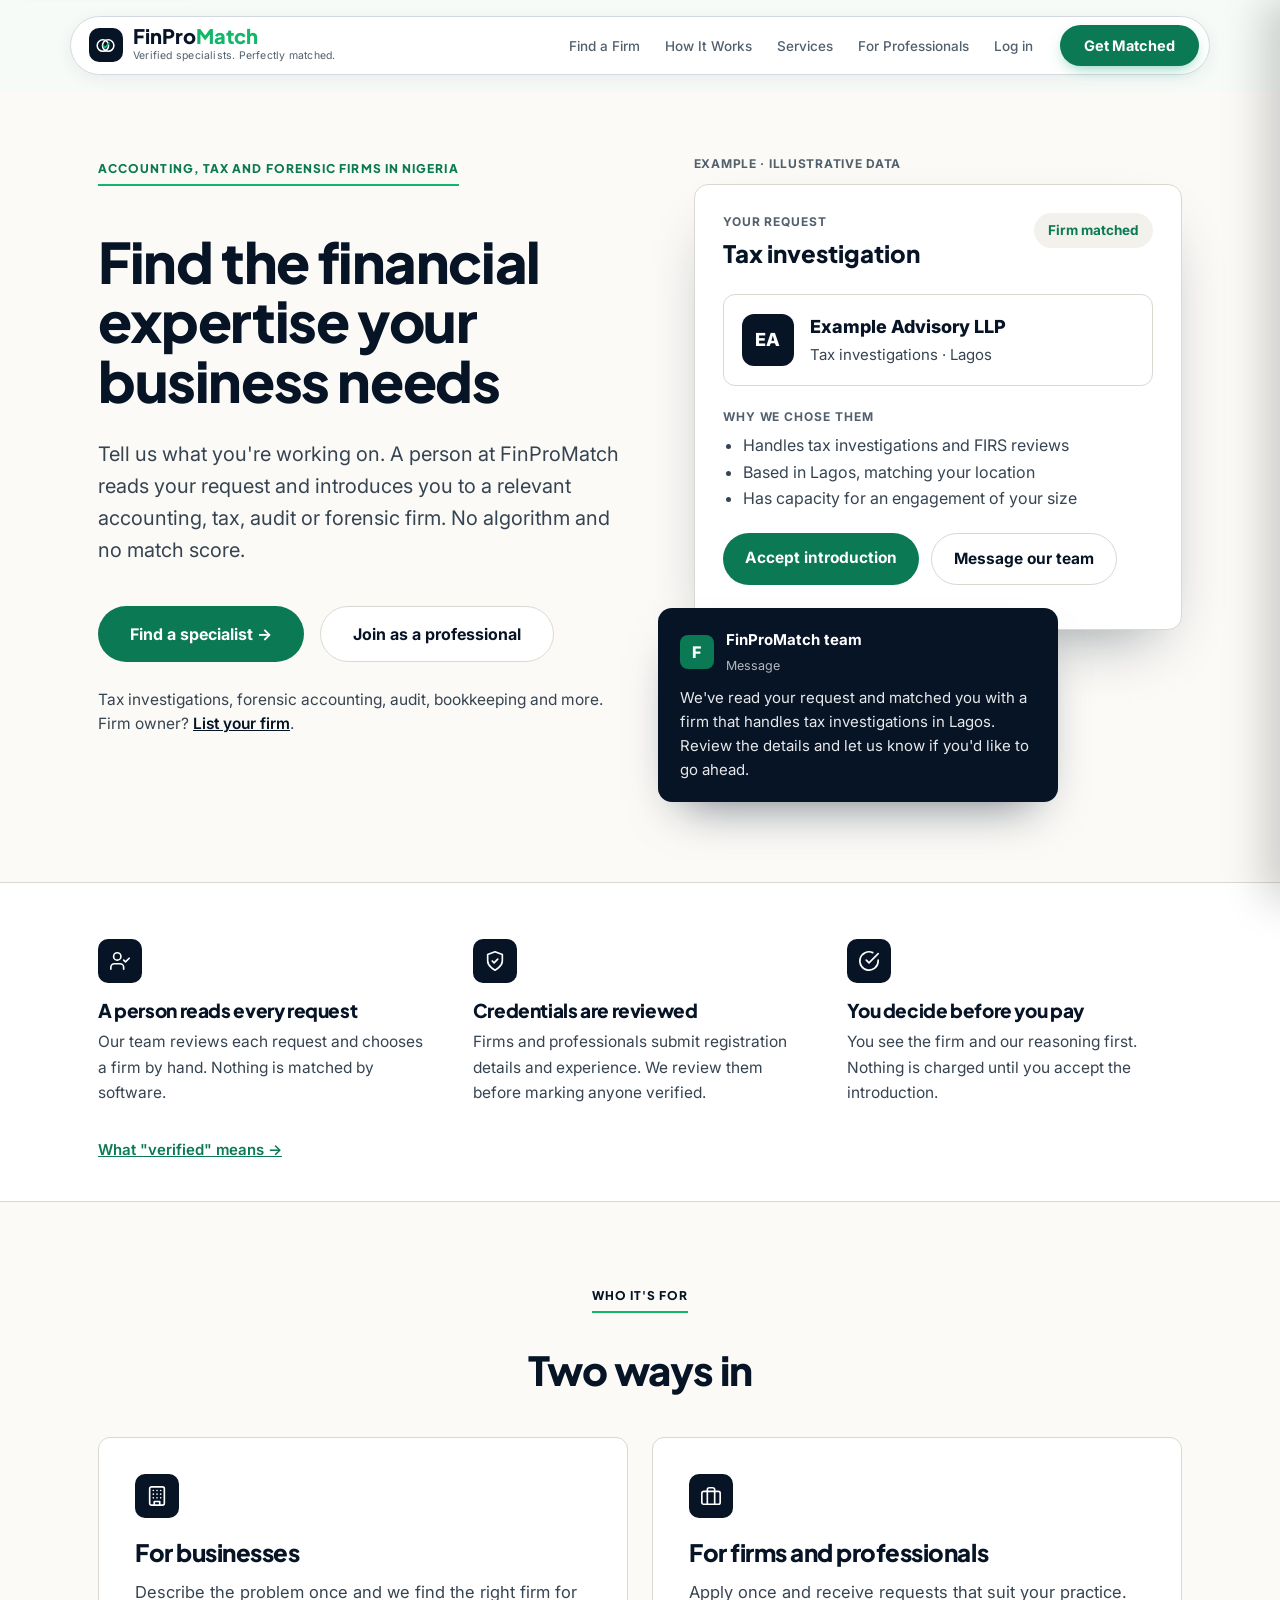
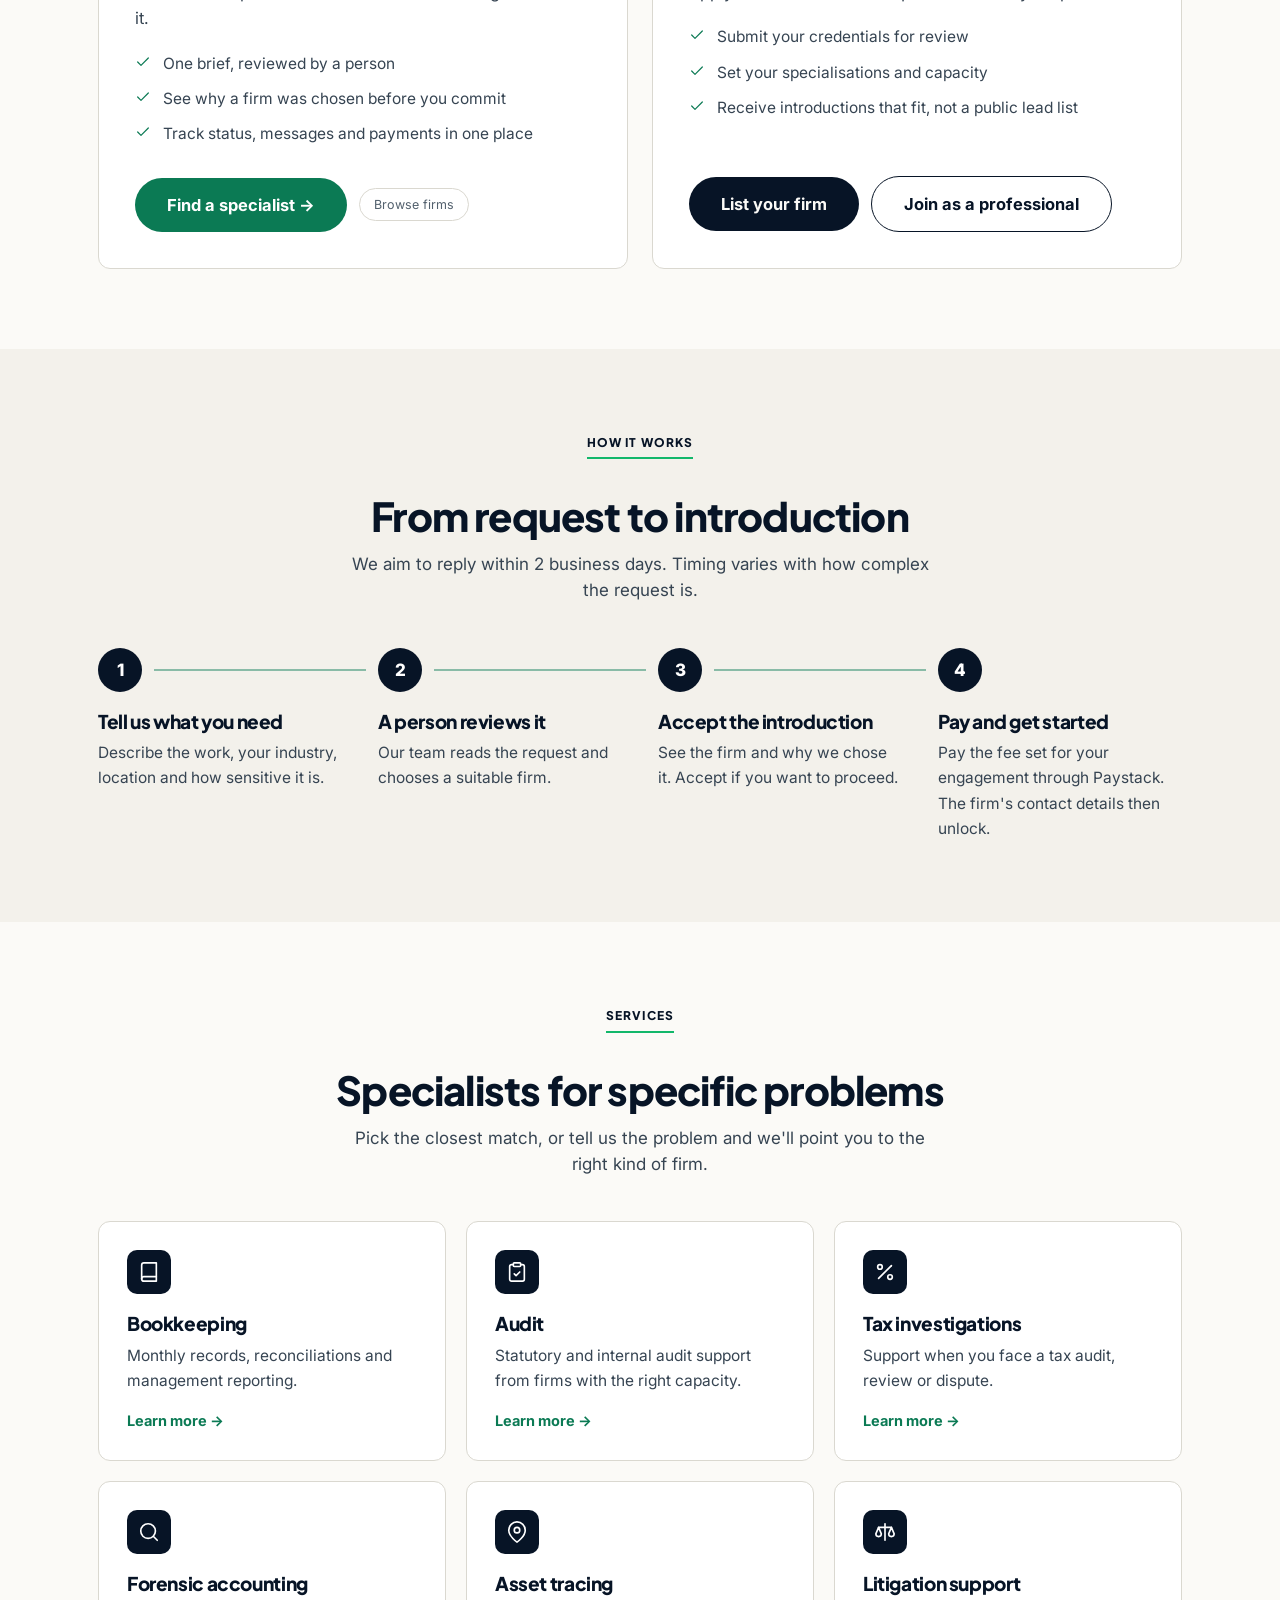
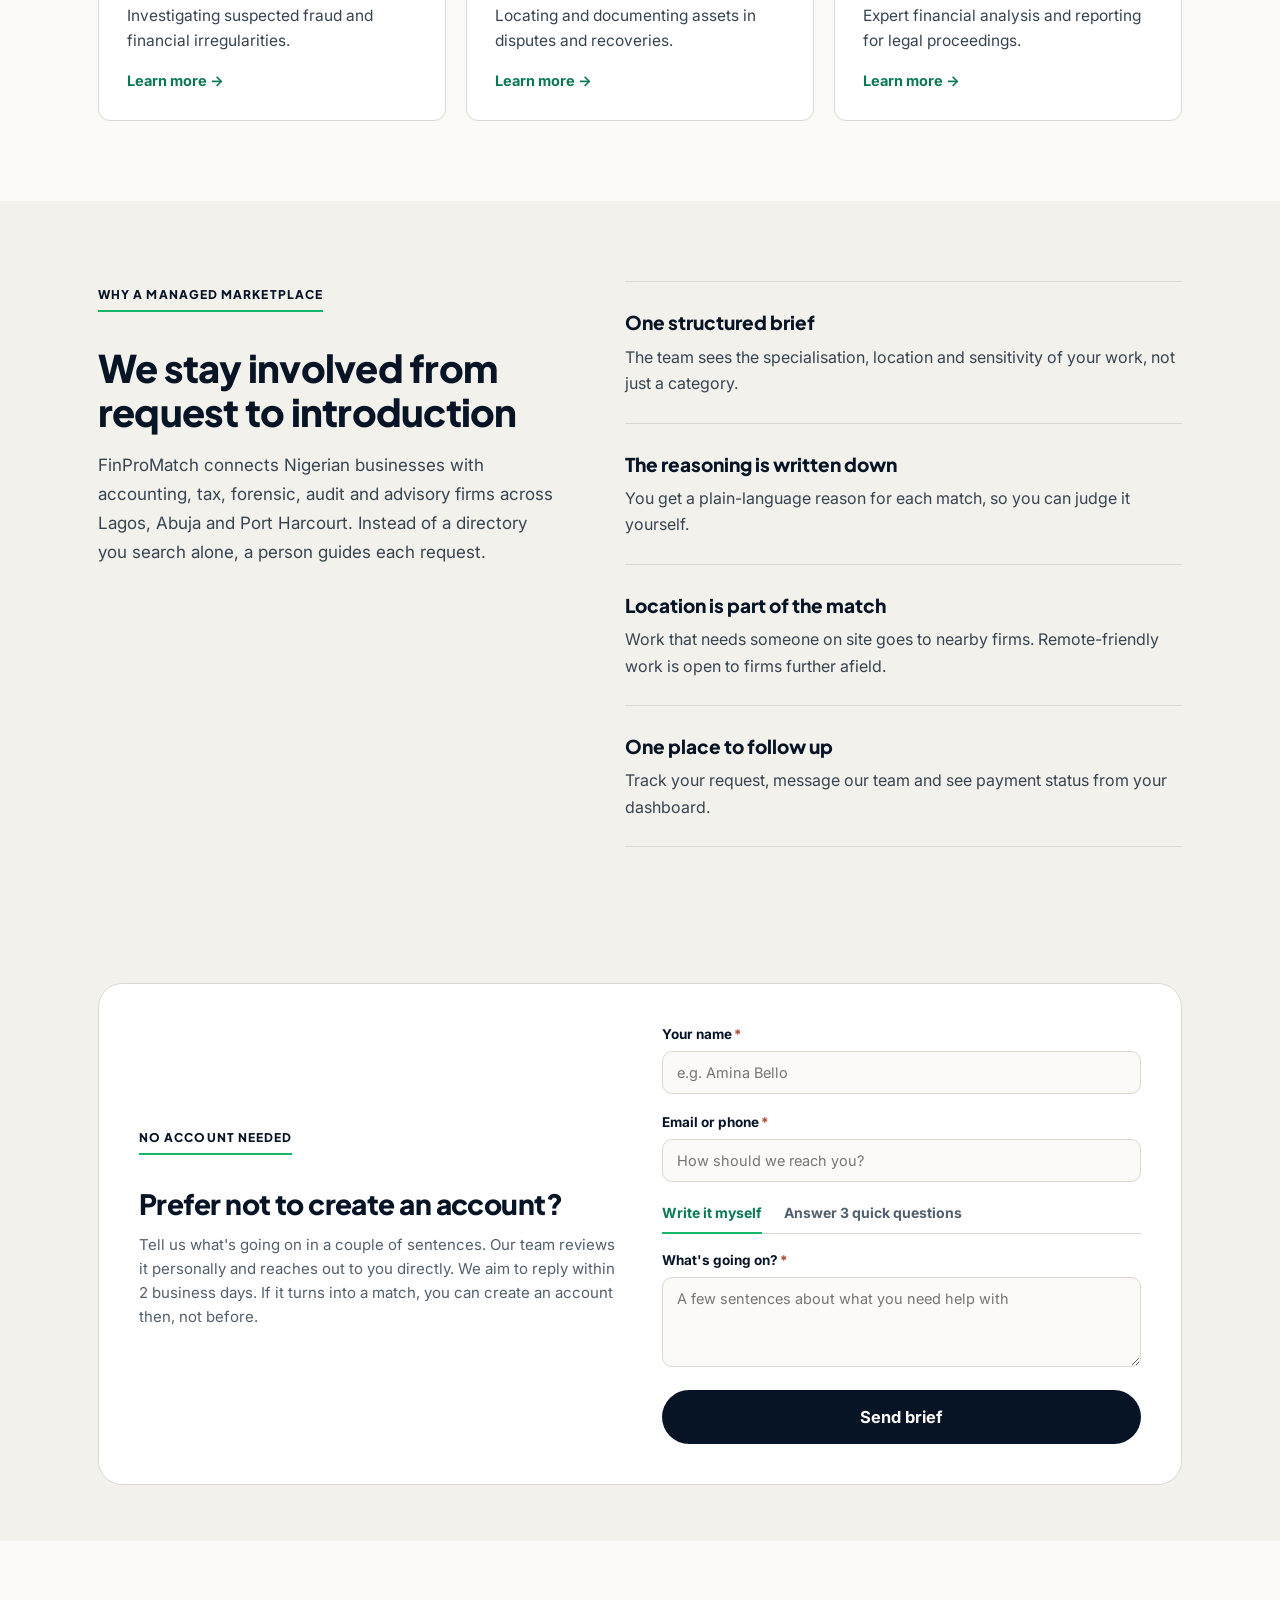
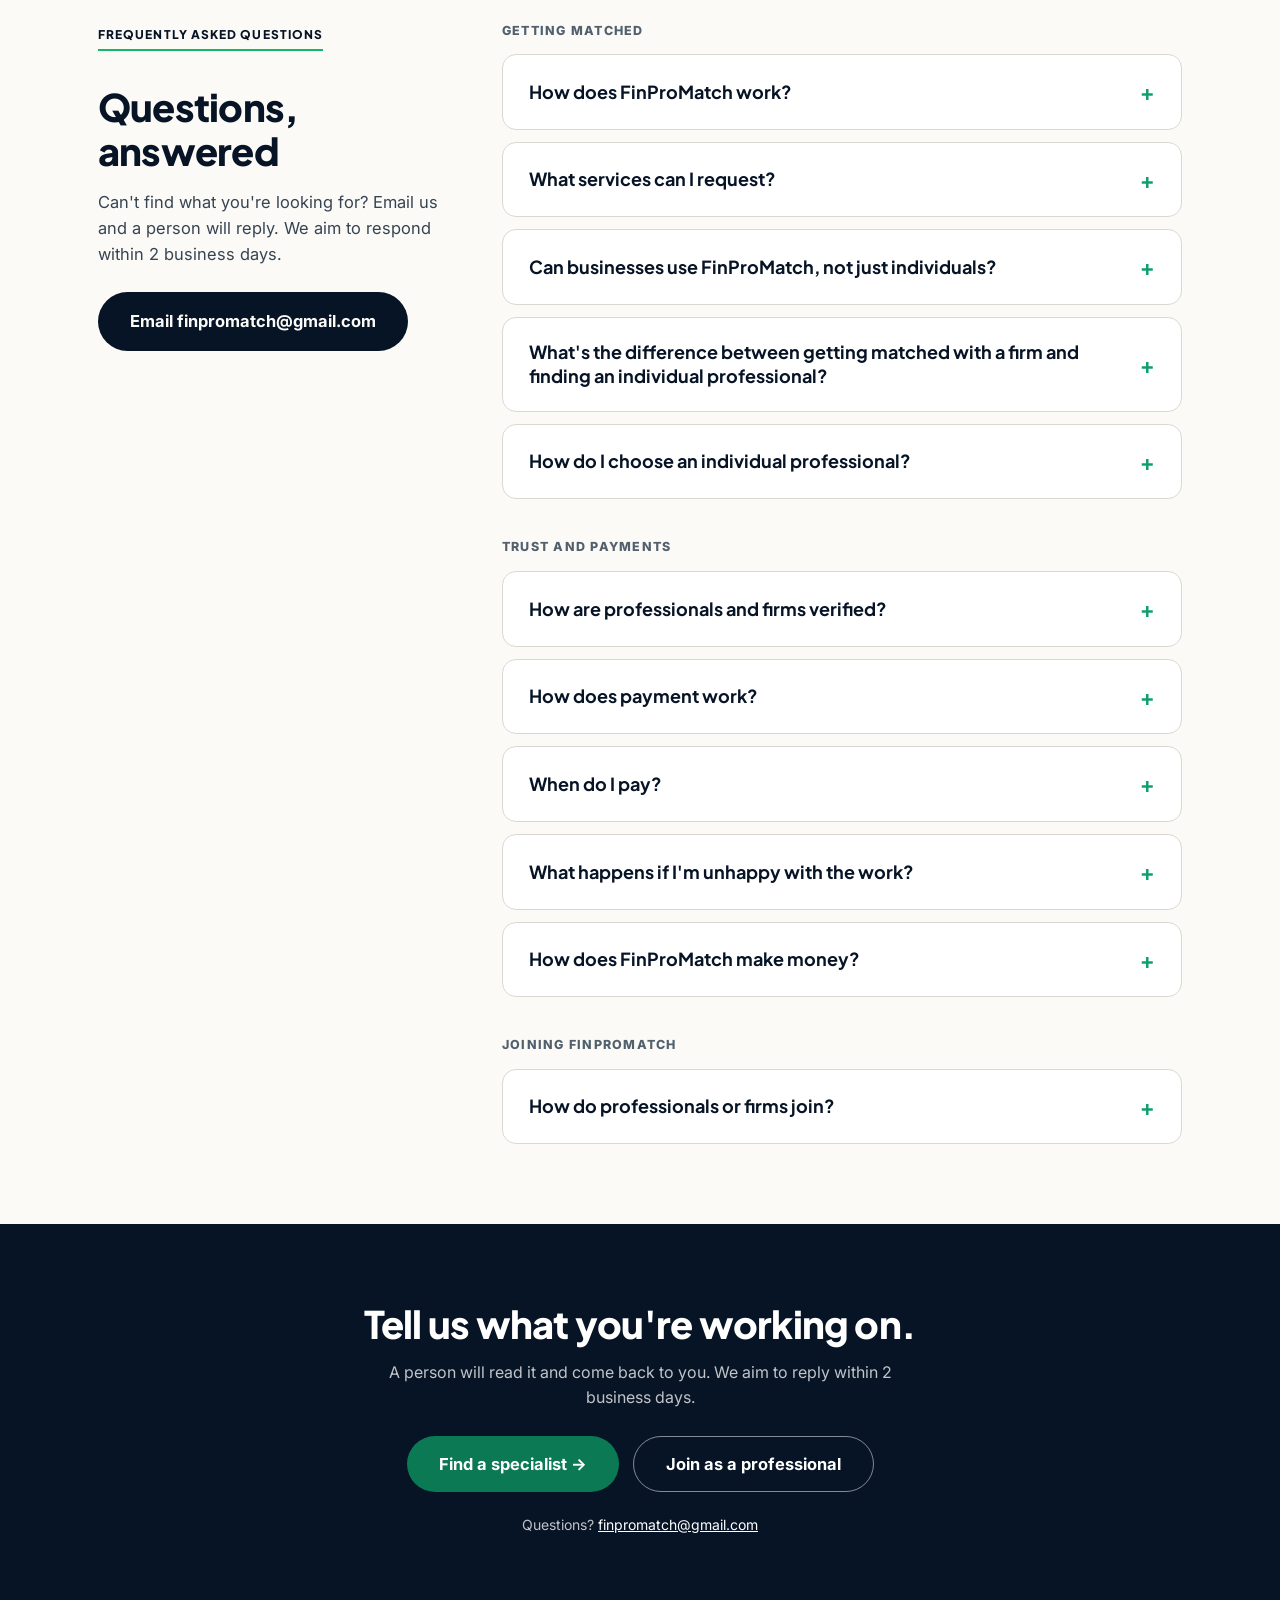
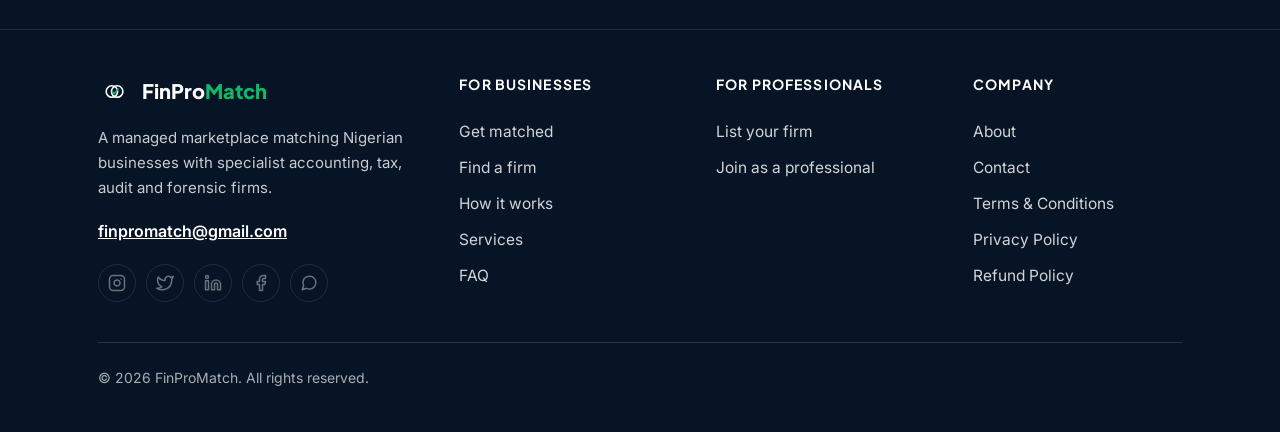
==== commit 96bfe185: "d" ====
--- a/index.html
+++ b/index.html
@@ -322,7 +322,7 @@
     transition:color .15s ease, border-color .15s ease;
   }
   .qb-tab:hover{color:var(--ink);}
-  .qb-tab.active{color:var(--green);border-bottom-color:var(--green);}
+  .qb-tab.active{color:#0B7A54;border-bottom-color:var(--green);}
   .qb-panel label:first-of-type{margin-top:16px;}
 
   .btn{
@@ -707,6 +707,99 @@
     .hp-faq .faq-item{padding:18px 18px;}
     .hp-faq .faq-q{font-size:16.5px;}
     .ft-grid{grid-template-columns:1fr;}
+  }
+  /* ---------- homepage premium pass ---------- */
+  .skip-link{position:absolute;left:12px;top:-60px;background:#fff;color:var(--ink);padding:10px 16px;border-radius:8px;font-weight:700;z-index:1000;box-shadow:0 4px 14px rgba(0,0,0,.2);}
+  .skip-link:focus{top:12px;}
+  a:focus-visible,button:focus-visible,[role="button"]:focus-visible,select:focus-visible,input:focus-visible,textarea:focus-visible{outline:2px solid #0B7A54;outline-offset:3px;}
+  .hp-final :focus-visible,footer :focus-visible{outline-color:#fff;}
+  #view-home{--cream:#FBFAF7;--cream-deep:#F3F1EB;--line-strong:#DAD8D0;background:#FBFAF7;}
+  #view-home .btn-orange,.hp-mock-btn,.navlinks .nav-cta{background:#0B7A54;}
+  #view-home .btn-orange:hover,.navlinks .nav-cta:hover{background:#096646;}
+  .hp-hero .eyebrow-pill{color:#0B7A54;}
+  .hp-hero-grid{align-items:start;}
+  .hp-h1{font-size:56px;font-weight:800;letter-spacing:-.025em;line-height:1.06;}
+  .band{padding:80px 0;}
+  .hp-head{margin-bottom:44px;}
+  .hp-head h2{font-size:40px;letter-spacing:-.02em;font-weight:800;}
+  .hp-ico{display:inline-flex;width:44px;height:44px;border-radius:10px;align-items:center;justify-content:center;background:var(--ink);color:#fff;flex:none;}
+  /* hero preview */
+  .hp-mock{border-radius:14px;padding:28px;}
+  body.on-home{background:#FBFAF7;}
+  .hp-mock{padding-bottom:44px;}
+  .hp-note-card{position:relative;z-index:1;margin:-22px 0 0 -36px;width:82%;background:var(--ink);color:#fff;border-radius:14px;padding:20px 22px;box-shadow:0 24px 50px -24px rgba(7,20,38,.6);pointer-events:none;user-select:none;}
+  .hp-note-head{display:flex;gap:12px;align-items:center;margin-bottom:10px;}
+  .hp-note-head strong{display:block;font-size:15px;}
+  .hp-note-head span:not(.hp-note-avatar){font-size:12.5px;color:rgba(255,255,255,.7);}
+  .hp-note-avatar{width:34px;height:34px;border-radius:8px;background:#0B7A54;display:flex;align-items:center;justify-content:center;font-weight:800;}
+  .hp-note-card p{margin:0;font-size:15px;line-height:1.6;color:rgba(255,255,255,.9);}
+  /* trust */
+  .hp-trust{background:#fff;border-top:1px solid var(--line-strong);border-bottom:1px solid var(--line-strong);padding:56px 0 40px;}
+  .hp-trust-grid{display:grid;grid-template-columns:repeat(3,1fr);gap:40px;}
+  .hp-trust-item h3{font-size:19px;margin:18px 0 8px;font-weight:800;}
+  .hp-trust-item p{margin:0;font-size:15.5px;line-height:1.65;color:var(--hp-text);}
+  .hp-trust-foot{margin:32px 0 0;font-size:15px;font-weight:600;}
+  .hp-trust-foot a{color:#0B7A54;}
+  /* audience */
+  .hp-paths{gap:24px;}
+  .hp-path{border-radius:12px;padding:36px;gap:14px;}
+  .hp-path h3{font-size:24px;margin-top:8px;}
+  .hp-path p{flex:0;font-size:16.5px;}
+  .hp-ticks{list-style:none;margin:6px 0 10px;padding:0;display:flex;flex-direction:column;gap:12px;flex:1;}
+  .hp-ticks li{display:flex;gap:12px;align-items:flex-start;font-size:15.5px;line-height:1.5;color:var(--hp-text);}
+  .hp-ticks svg{color:#0B7A54;flex:none;margin-top:2px;}
+  /* stepper */
+  .hp-stepper{list-style:none;margin:0;padding:0;display:grid;grid-template-columns:repeat(4,1fr);gap:36px;}
+  .hp-stepper li{position:relative;padding-top:64px;}
+  .hp-node{position:absolute;top:0;left:0;width:44px;height:44px;border-radius:50%;background:var(--ink);color:#fff;font-weight:800;font-size:17px;display:flex;align-items:center;justify-content:center;z-index:1;}
+  .hp-stepper li:not(:last-child)::before{content:'';position:absolute;top:21px;left:56px;right:-24px;height:2px;background:#0B7A54;opacity:.45;}
+  .hp-stepper h3{font-size:19px;margin:0 0 8px;font-weight:800;}
+  .hp-stepper p{margin:0;font-size:15.5px;line-height:1.65;color:var(--hp-text);}
+  /* services */
+  .hp-svc-grid{display:grid;grid-template-columns:repeat(3,1fr);gap:20px;}
+  .hp-svc{display:flex;flex-direction:column;gap:10px;background:#fff;border:1px solid var(--line-strong);border-radius:12px;padding:28px;text-decoration:none;color:inherit;transition:border-color .15s,box-shadow .15s,transform .15s;}
+  .hp-svc:hover{border-color:var(--ink);box-shadow:0 14px 30px -18px rgba(7,20,38,.35);transform:translateY(-2px);}
+  .hp-svc h3{font-size:19px;margin:10px 0 0;font-weight:800;}
+  .hp-svc p{margin:0;font-size:15.5px;line-height:1.6;color:var(--hp-text);flex:1;}
+  .hp-more{font-size:14.5px;font-weight:700;color:#0B7A54;margin-top:6px;}
+  .hp-svc:hover .hp-more{text-decoration:underline;}
+  /* differentiators */
+  .hp-split{display:grid;grid-template-columns:minmax(0,.9fr) minmax(0,1.1fr);gap:72px;align-items:start;}
+  .hp-split-intro{position:sticky;top:110px;}
+  .hp-split-intro h2{font-size:38px;line-height:1.15;letter-spacing:-.02em;margin:14px 0 18px;text-align:left;font-weight:800;}
+  .hp-split-intro p{font-size:17px;line-height:1.7;color:var(--hp-text);margin:0;}
+  .hp-dl{margin:0;display:flex;flex-direction:column;}
+  .hp-dl > div{padding:26px 0;border-top:1px solid var(--line-strong);}
+  .hp-dl > div:last-child{border-bottom:1px solid var(--line-strong);}
+  .hp-dl dt{font-family:'Plus Jakarta Sans',sans-serif;font-weight:800;font-size:19px;margin-bottom:6px;}
+  .hp-dl dd{margin:0;font-size:16px;line-height:1.65;color:var(--hp-text);}
+  /* faq a11y */
+  .faq-a-wrap{visibility:hidden;transition:max-height .4s cubic-bezier(.4,0,.2,1),visibility 0s .4s;}
+  .faq-item.open .faq-a-wrap{visibility:visible;transition-delay:0s;}
+  .hp-faq .faq-a a{color:#0B7A54;}
+  .hp-faq .faq-q{cursor:pointer;}
+  @media (max-width:980px){
+    .hp-trust-grid{grid-template-columns:1fr;gap:28px;}
+    .hp-stepper{grid-template-columns:1fr;gap:0;}
+    .hp-stepper li{padding:0 0 32px 64px;min-height:44px;}
+    .hp-stepper li:not(:last-child)::before{top:52px;left:21px;right:auto;width:2px;height:calc(100% - 52px);}
+    .hp-svc-grid{grid-template-columns:repeat(2,1fr);}
+    .hp-split{grid-template-columns:1fr;gap:32px;}
+    .hp-split-intro{position:static;}
+    .hp-note-card{margin-left:0;width:100%;}
+  }
+  @media (max-width:720px){
+    .band{padding:56px 0;}
+    .hp-h1{font-size:36px;}
+    .hp-head{margin-bottom:32px;}
+    .hp-head h2,.hp-split-intro h2{font-size:30px;}
+    .hp-svc-grid{grid-template-columns:1fr;}
+    .hp-path{padding:26px;}
+    .hp-note-card{margin-top:-18px;}
+  }
+  @media (prefers-reduced-motion:reduce){
+    .hp-svc,.faq-a-wrap,.eyebrow-pill,.reveal{transition:none !important;}
+    .hp-svc:hover{transform:none;}
   }
   /* ---------- client portal shell ---------- */
   body.portal-mode .navlinks .nav-link,body.portal-mode .navlinks .nav-burger{display:none !important;}
@@ -1251,7 +1344,8 @@
 }
 </script>
 </head>
-<body>
+<body class="on-home">
+<a class="skip-link" href="#" onclick="var v=document.querySelector('.view.active');v.setAttribute('tabindex','-1');v.focus();return false;">Skip to main content</a>
 
 <div id="app-loader" class="app-loader" aria-hidden="true">
   <div class="app-loader-mark">
@@ -1331,7 +1425,7 @@
         </div>
         <p class="hp-hero-note">Tax investigations, forensic accounting, audit, bookkeeping and more. Firm owner? <a href="#" onclick="go('list-firm');return false;">List your firm</a>.</p>
       </div>
-      <div class="hp-preview" role="img" aria-label="Example of a matched firm shown in the FinProMatch client dashboard, using illustrative data">
+      <div class="hp-preview" role="img" aria-label="Example of a matched firm and a message from the FinProMatch team, shown with illustrative data">
         <div class="hp-preview-label">Example · illustrative data</div>
         <div class="hp-mock">
           <div class="hp-mock-top">
@@ -1351,40 +1445,59 @@
             </ul>
           </div>
           <div class="hp-mock-actions"><span class="hp-mock-btn">Accept introduction</span><span class="hp-mock-btn ghost">Message our team</span></div>
-          <div class="hp-mock-foot">Step 3 of 5 · Your reply</div>
+        </div>
+        <div class="hp-note-card">
+          <div class="hp-note-head"><span class="hp-note-avatar">F</span><div><strong>FinProMatch team</strong><span>Message</span></div></div>
+          <p>We've read your request and matched you with a firm that handles tax investigations in Lagos. Review the details and let us know if you'd like to go ahead.</p>
         </div>
       </div>
     </div>
   </div>
 
-  <div class="hp-trust">
+  <div class="hp-trust" id="trust">
     <div class="container">
-      <ul class="hp-trust-list">
-        <li><strong>A person reads every request.</strong><span>Matches are made by our team, not by software.</span></li>
-        <li><strong>Firms submit their credentials.</strong><span>We review registration details and experience before marking a firm verified.</span></li>
-        <li><strong>Lagos, Abuja and Port Harcourt first.</strong><span>On-site work goes to firms nearby; remote-friendly work reaches further.</span></li>
-      </ul>
+      <div class="hp-trust-grid">
+        <div class="hp-trust-item"><span class="hp-ico"><svg width="22" height="22" viewBox="0 0 24 24" fill="none" stroke="currentColor" stroke-width="1.8" stroke-linecap="round" stroke-linejoin="round" aria-hidden="true"><path d="M16 21v-2a4 4 0 0 0-4-4H6a4 4 0 0 0-4 4v2"/><circle cx="9" cy="7" r="4"/><polyline points="16 11 18 13 22 9"/></svg></span>
+          <h3>A person reads every request</h3><p>Our team reviews each request and chooses a firm by hand. Nothing is matched by software.</p></div>
+        <div class="hp-trust-item"><span class="hp-ico"><svg width="22" height="22" viewBox="0 0 24 24" fill="none" stroke="currentColor" stroke-width="1.8" stroke-linecap="round" stroke-linejoin="round" aria-hidden="true"><path d="M12 22s8-4 8-10V5l-8-3-8 3v7c0 6 8 10 8 10z"/><polyline points="9 12 11 14 15 10"/></svg></span>
+          <h3>Credentials are reviewed</h3><p>Firms and professionals submit registration details and experience. We review them before marking anyone verified.</p></div>
+        <div class="hp-trust-item"><span class="hp-ico"><svg width="22" height="22" viewBox="0 0 24 24" fill="none" stroke="currentColor" stroke-width="1.8" stroke-linecap="round" stroke-linejoin="round" aria-hidden="true"><path d="M22 11.08V12a10 10 0 1 1-5.93-9.14"/><polyline points="22 4 12 14.01 9 11.01"/></svg></span>
+          <h3>You decide before you pay</h3><p>You see the firm and our reasoning first. Nothing is charged until you accept the introduction.</p></div>
+      </div>
+      <p class="hp-trust-foot"><a href="#" onclick="scrollToSection('faqs');return false;">What "verified" means →</a></p>
     </div>
   </div>
 
   <div class="band" id="paths">
     <div class="container">
-      <div class="hp-head"><span class="eyebrow-pill reveal">Choose your path</span><h2>Where do you fit?</h2></div>
+      <div class="hp-head"><span class="eyebrow-pill reveal">Who it's for</span><h2>Two ways in</h2></div>
       <div class="hp-paths">
         <div class="hp-path">
-          <h3>I need financial expertise</h3>
-          <p>Describe the work, your industry and location. We introduce you to a firm suited to it, and you track everything from one dashboard.</p>
+          <span class="hp-ico"><svg width="22" height="22" viewBox="0 0 24 24" fill="none" stroke="currentColor" stroke-width="1.8" stroke-linecap="round" stroke-linejoin="round" aria-hidden="true"><rect x="4" y="2" width="16" height="20" rx="2"/><path d="M9 22v-4h6v4"/><path d="M8 6h.01M12 6h.01M16 6h.01M8 10h.01M12 10h.01M16 10h.01M8 14h.01M12 14h.01M16 14h.01"/></svg></span>
+          <h3>For businesses</h3>
+          <p>Describe the problem once and we find the right firm for it.</p>
+          <ul class="hp-ticks">
+            <li><svg width="16" height="16" viewBox="0 0 24 24" fill="none" stroke="currentColor" stroke-width="1.8" stroke-linecap="round" stroke-linejoin="round" aria-hidden="true"><polyline points="20 6 9 17 4 12"/></svg><span>One brief, reviewed by a person</span></li>
+            <li><svg width="16" height="16" viewBox="0 0 24 24" fill="none" stroke="currentColor" stroke-width="1.8" stroke-linecap="round" stroke-linejoin="round" aria-hidden="true"><polyline points="20 6 9 17 4 12"/></svg><span>See why a firm was chosen before you commit</span></li>
+            <li><svg width="16" height="16" viewBox="0 0 24 24" fill="none" stroke="currentColor" stroke-width="1.8" stroke-linecap="round" stroke-linejoin="round" aria-hidden="true"><polyline points="20 6 9 17 4 12"/></svg><span>Track status, messages and payments in one place</span></li>
+          </ul>
           <div class="hp-path-actions">
             <button class="btn btn-orange" onclick="go('client')">Find a specialist →</button>
             <button class="subtle-btn" onclick="go('firms')">Browse firms</button>
           </div>
         </div>
         <div class="hp-path" id="for-professionals">
-          <h3>I'm a professional or a firm</h3>
-          <p>Apply once. After we review your credentials, relevant client requests come to you, so you are not chasing leads on a public listing.</p>
+          <span class="hp-ico"><svg width="22" height="22" viewBox="0 0 24 24" fill="none" stroke="currentColor" stroke-width="1.8" stroke-linecap="round" stroke-linejoin="round" aria-hidden="true"><rect x="2" y="7" width="20" height="14" rx="2"/><path d="M16 21V5a2 2 0 0 0-2-2h-4a2 2 0 0 0-2 2v16"/></svg></span>
+          <h3>For firms and professionals</h3>
+          <p>Apply once and receive requests that suit your practice.</p>
+          <ul class="hp-ticks">
+            <li><svg width="16" height="16" viewBox="0 0 24 24" fill="none" stroke="currentColor" stroke-width="1.8" stroke-linecap="round" stroke-linejoin="round" aria-hidden="true"><polyline points="20 6 9 17 4 12"/></svg><span>Submit your credentials for review</span></li>
+            <li><svg width="16" height="16" viewBox="0 0 24 24" fill="none" stroke="currentColor" stroke-width="1.8" stroke-linecap="round" stroke-linejoin="round" aria-hidden="true"><polyline points="20 6 9 17 4 12"/></svg><span>Set your specialisations and capacity</span></li>
+            <li><svg width="16" height="16" viewBox="0 0 24 24" fill="none" stroke="currentColor" stroke-width="1.8" stroke-linecap="round" stroke-linejoin="round" aria-hidden="true"><polyline points="20 6 9 17 4 12"/></svg><span>Receive introductions that fit, not a public lead list</span></li>
+          </ul>
           <div class="hp-path-actions">
-            <button class="btn btn-primary" onclick="go('list-firm')">List my firm</button>
-            <button class="btn hp-btn-line" onclick="go('pro')">Join as an individual professional</button>
+            <button class="btn btn-primary" onclick="go('list-firm')">List your firm</button>
+            <button class="btn hp-btn-line" onclick="go('pro')">Join as a professional</button>
           </div>
         </div>
       </div>
@@ -1393,52 +1506,45 @@
 
   <div class="band hp-band-soft" id="solution">
     <div class="container">
-      <div class="hp-head"><span class="eyebrow-pill reveal">How it works</span><h2>From request to introduction in four steps</h2>
+      <div class="hp-head"><span class="eyebrow-pill reveal">How it works</span><h2>From request to introduction</h2>
         <p class="band-sub">We aim to reply within 2 business days. Timing varies with how complex the request is.</p></div>
-      <ol class="hp-steps">
-        <li><span class="hp-step-n">1</span><h4>Tell us what you need</h4><p>Describe the work, your industry, location and how sensitive it is.</p></li>
-        <li><span class="hp-step-n">2</span><h4>A person reviews it</h4><p>Our team reads every request and chooses a suitable firm by hand.</p></li>
-        <li><span class="hp-step-n">3</span><h4>Accept the introduction</h4><p>See the firm and why we chose it. Accept if you're happy to go ahead.</p></li>
-        <li><span class="hp-step-n">4</span><h4>Pay and get started</h4><p>Pay the fee set for your engagement through Paystack. The firm's contact details then unlock.</p></li>
+      <ol class="hp-stepper">
+        <li><span class="hp-node">1</span><h3>Tell us what you need</h3><p>Describe the work, your industry, location and how sensitive it is.</p></li>
+        <li><span class="hp-node">2</span><h3>A person reviews it</h3><p>Our team reads the request and chooses a suitable firm.</p></li>
+        <li><span class="hp-node">3</span><h3>Accept the introduction</h3><p>See the firm and why we chose it. Accept if you want to proceed.</p></li>
+        <li><span class="hp-node">4</span><h3>Pay and get started</h3><p>Pay the fee set for your engagement through Paystack. The firm's contact details then unlock.</p></li>
       </ol>
     </div>
   </div>
 
   <div class="band" id="services">
     <div class="container">
-      <div class="hp-head"><span class="eyebrow-pill reveal">Services</span><h2>Different problems need different specialists</h2>
-        <p class="band-sub">Pick the closest match, or just tell us the problem and we'll point you to the right kind of firm.</p></div>
-      <div class="hp-services">
-        <div class="hp-service-group">
-          <h3>Everyday accounting</h3>
-          <a href="/bookkeeping-services-lagos"><strong>Bookkeeping</strong><span>Monthly records, reconciliations and reporting</span></a>
-          <a href="/audit-firms-lagos"><strong>Audit</strong><span>Statutory audit firms with the right capacity</span></a>
-        </div>
-        <div class="hp-service-group">
-          <h3>Tax</h3>
-          <a href="/tax-investigation-firms-nigeria"><strong>Tax investigations and audits</strong><span>Support when you are facing a FIRS review or dispute</span></a>
-        </div>
-        <div class="hp-service-group">
-          <h3>Investigations and disputes</h3>
-          <a href="/forensic-accounting-nigeria"><strong>Forensic accounting</strong><span>Investigating suspected fraud</span></a>
-          <a href="/asset-tracing-nigeria"><strong>Asset tracing</strong><span>Financial investigation and tracing services</span></a>
-          <a href="/litigation-support-nigeria"><strong>Litigation support</strong><span>Expert support for financial disputes</span></a>
-        </div>
+      <div class="hp-head"><span class="eyebrow-pill reveal">Services</span><h2>Specialists for specific problems</h2>
+        <p class="band-sub">Pick the closest match, or tell us the problem and we'll point you to the right kind of firm.</p></div>
+      <div class="hp-svc-grid">
+        <a class="hp-svc" href="/bookkeeping-services-lagos"><span class="hp-ico"><svg width="22" height="22" viewBox="0 0 24 24" fill="none" stroke="currentColor" stroke-width="1.8" stroke-linecap="round" stroke-linejoin="round" aria-hidden="true"><path d="M4 19.5A2.5 2.5 0 0 1 6.5 17H20"/><path d="M6.5 2H20v20H6.5A2.5 2.5 0 0 1 4 19.5v-15A2.5 2.5 0 0 1 6.5 2z"/></svg></span><h3>Bookkeeping</h3><p>Monthly records, reconciliations and management reporting.</p><span class="hp-more">Learn more →</span></a>
+        <a class="hp-svc" href="/audit-firms-lagos"><span class="hp-ico"><svg width="22" height="22" viewBox="0 0 24 24" fill="none" stroke="currentColor" stroke-width="1.8" stroke-linecap="round" stroke-linejoin="round" aria-hidden="true"><path d="M16 4h2a2 2 0 0 1 2 2v14a2 2 0 0 1-2 2H6a2 2 0 0 1-2-2V6a2 2 0 0 1 2-2h2"/><rect x="8" y="2" width="8" height="4" rx="1"/><polyline points="9 14 11 16 15 12"/></svg></span><h3>Audit</h3><p>Statutory and internal audit support from firms with the right capacity.</p><span class="hp-more">Learn more →</span></a>
+        <a class="hp-svc" href="/tax-investigation-firms-nigeria"><span class="hp-ico"><svg width="22" height="22" viewBox="0 0 24 24" fill="none" stroke="currentColor" stroke-width="1.8" stroke-linecap="round" stroke-linejoin="round" aria-hidden="true"><line x1="19" y1="5" x2="5" y2="19"/><circle cx="6.5" cy="6.5" r="2.5"/><circle cx="17.5" cy="17.5" r="2.5"/></svg></span><h3>Tax investigations</h3><p>Support when you face a tax audit, review or dispute.</p><span class="hp-more">Learn more →</span></a>
+        <a class="hp-svc" href="/forensic-accounting-nigeria"><span class="hp-ico"><svg width="22" height="22" viewBox="0 0 24 24" fill="none" stroke="currentColor" stroke-width="1.8" stroke-linecap="round" stroke-linejoin="round" aria-hidden="true"><circle cx="11" cy="11" r="8"/><line x1="21" y1="21" x2="16.65" y2="16.65"/></svg></span><h3>Forensic accounting</h3><p>Investigating suspected fraud and financial irregularities.</p><span class="hp-more">Learn more →</span></a>
+        <a class="hp-svc" href="/asset-tracing-nigeria"><span class="hp-ico"><svg width="22" height="22" viewBox="0 0 24 24" fill="none" stroke="currentColor" stroke-width="1.8" stroke-linecap="round" stroke-linejoin="round" aria-hidden="true"><path d="M21 10c0 7-9 13-9 13s-9-6-9-13a9 9 0 0 1 18 0z"/><circle cx="12" cy="10" r="3"/></svg></span><h3>Asset tracing</h3><p>Locating and documenting assets in disputes and recoveries.</p><span class="hp-more">Learn more →</span></a>
+        <a class="hp-svc" href="/litigation-support-nigeria"><span class="hp-ico"><svg width="22" height="22" viewBox="0 0 24 24" fill="none" stroke="currentColor" stroke-width="1.8" stroke-linecap="round" stroke-linejoin="round" aria-hidden="true"><path d="M12 3v18"/><path d="M5 7h14"/><path d="M5 7l-3 7a3 3 0 0 0 6 0z"/><path d="M19 7l-3 7a3 3 0 0 0 6 0z"/></svg></span><h3>Litigation support</h3><p>Expert financial analysis and reporting for legal proceedings.</p><span class="hp-more">Learn more →</span></a>
       </div>
-      <div class="hp-center"><button class="btn btn-orange" onclick="go('client')">Tell us what you need →</button></div>
     </div>
   </div>
 
   <div class="band hp-band-soft" id="about">
-    <div class="container">
-      <div class="hp-head"><span class="eyebrow-pill reveal">Why FinProMatch</span><h2>Built around the match, not a directory</h2>
-        <p class="band-sub">FinProMatch connects Nigerian businesses with accounting, tax, forensic, audit and advisory firms across Lagos, Abuja and Port Harcourt.</p></div>
-      <div class="hp-why">
-        <div><h4>One structured brief</h4><p>You describe the work once. Our team sees the specialisation, location and sensitivity, not just a category.</p></div>
-        <div><h4>A person makes the match</h4><p>There is no algorithm or match score. The reason we chose a firm is written by the team and shown to you.</p></div>
-        <div><h4>Local when it matters</h4><p>Investigations and audits that need someone on site go to nearby firms. Remote-friendly work is open to firms further afield.</p></div>
-        <div><h4>Everything in one place</h4><p>Track your request, message our team and see payment status from your dashboard.</p></div>
+    <div class="container hp-split">
+      <div class="hp-split-intro">
+        <span class="eyebrow-pill reveal">Why a managed marketplace</span>
+        <h2>We stay involved from request to introduction</h2>
+        <p>FinProMatch connects Nigerian businesses with accounting, tax, forensic, audit and advisory firms across Lagos, Abuja and Port Harcourt. Instead of a directory you search alone, a person guides each request.</p>
       </div>
+      <dl class="hp-dl">
+        <div><dt>One structured brief</dt><dd>The team sees the specialisation, location and sensitivity of your work, not just a category.</dd></div>
+        <div><dt>The reasoning is written down</dt><dd>You get a plain-language reason for each match, so you can judge it yourself.</dd></div>
+        <div><dt>Location is part of the match</dt><dd>Work that needs someone on site goes to nearby firms. Remote-friendly work is open to firms further afield.</dd></div>
+        <div><dt>One place to follow up</dt><dd>Track your request, message our team and see payment status from your dashboard.</dd></div>
+      </dl>
     </div>
   </div>
 
@@ -1882,6 +1988,20 @@
 }
 
 /* FAQ */
+function initFaqA11y(){
+  document.querySelectorAll('.faq-item').forEach(it => {
+    const q = it.querySelector('.faq-q'), w = it.querySelector('.faq-a-wrap');
+    if(!q || !w) return;
+    const id = 'faq-a-' + it.dataset.i;
+    w.id = id; w.setAttribute('role', 'region');
+    q.setAttribute('role', 'button'); q.tabIndex = 0;
+    q.setAttribute('aria-expanded', 'false'); q.setAttribute('aria-controls', id);
+    q.addEventListener('keydown', e => {
+      if(e.key === 'Enter' || e.key === ' '){ e.preventDefault(); e.stopPropagation(); toggleFaq(it.dataset.i); }
+    });
+    it.querySelectorAll('a').forEach(a => a.addEventListener('click', e => e.stopPropagation()));
+  });
+}
 function toggleFaq(i){
   const item = document.querySelector(`.faq-item[data-i="${i}"]`);
   if(!item) return;
@@ -1889,14 +2009,17 @@
   const isOpen = item.classList.contains('open');
   // close any other open items
   document.querySelectorAll('.faq-item.open').forEach(o => {
-    if(o !== item){ o.classList.remove('open'); o.querySelector('.faq-a-wrap').style.maxHeight = '0px'; }
+    if(o !== item){ o.classList.remove('open'); o.querySelector('.faq-a-wrap').style.maxHeight = '0px'; const oq = o.querySelector('.faq-q'); if(oq) oq.setAttribute('aria-expanded', 'false'); }
   });
+  const qEl = item.querySelector('.faq-q');
   if(isOpen){
     item.classList.remove('open');
     wrap.style.maxHeight = '0px';
+    if(qEl) qEl.setAttribute('aria-expanded', 'false');
   } else {
     item.classList.add('open');
     wrap.style.maxHeight = wrap.scrollHeight + 'px';
+    if(qEl) qEl.setAttribute('aria-expanded', 'true');
   }
 }
 
@@ -2002,6 +2125,7 @@
   loadSessionFromStorage();
   handlePaymentCallback();
   initSocialIcons();
+  initFaqA11y();
   refreshNotificationBell();
   initGoogleAuth();
   initRotatingWord();
@@ -2910,6 +3034,7 @@
   if(view === 'notifications') renderNotifications();
   if(view === 'legal') renderLegal();
   syncPortalMode();
+  document.body.classList.toggle('on-home', view === 'home');
   refreshNotificationBell();
 }
 
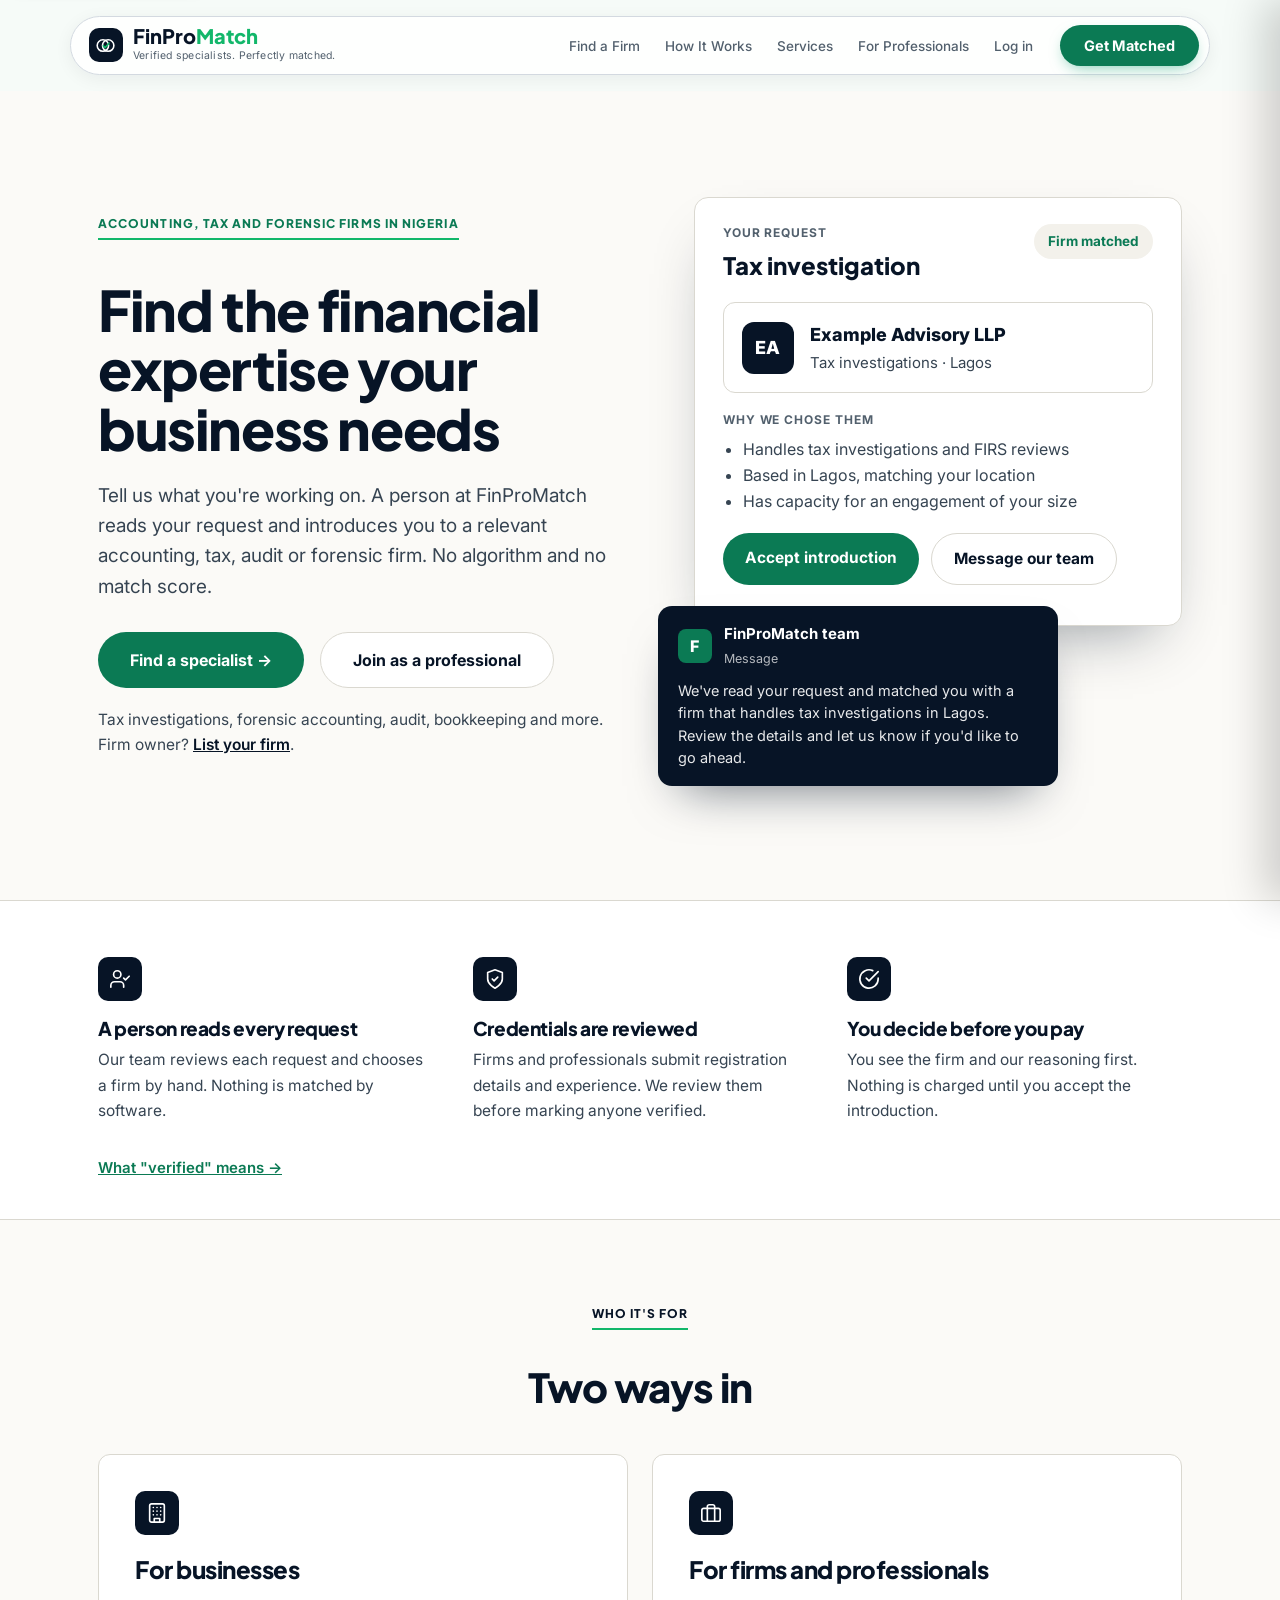
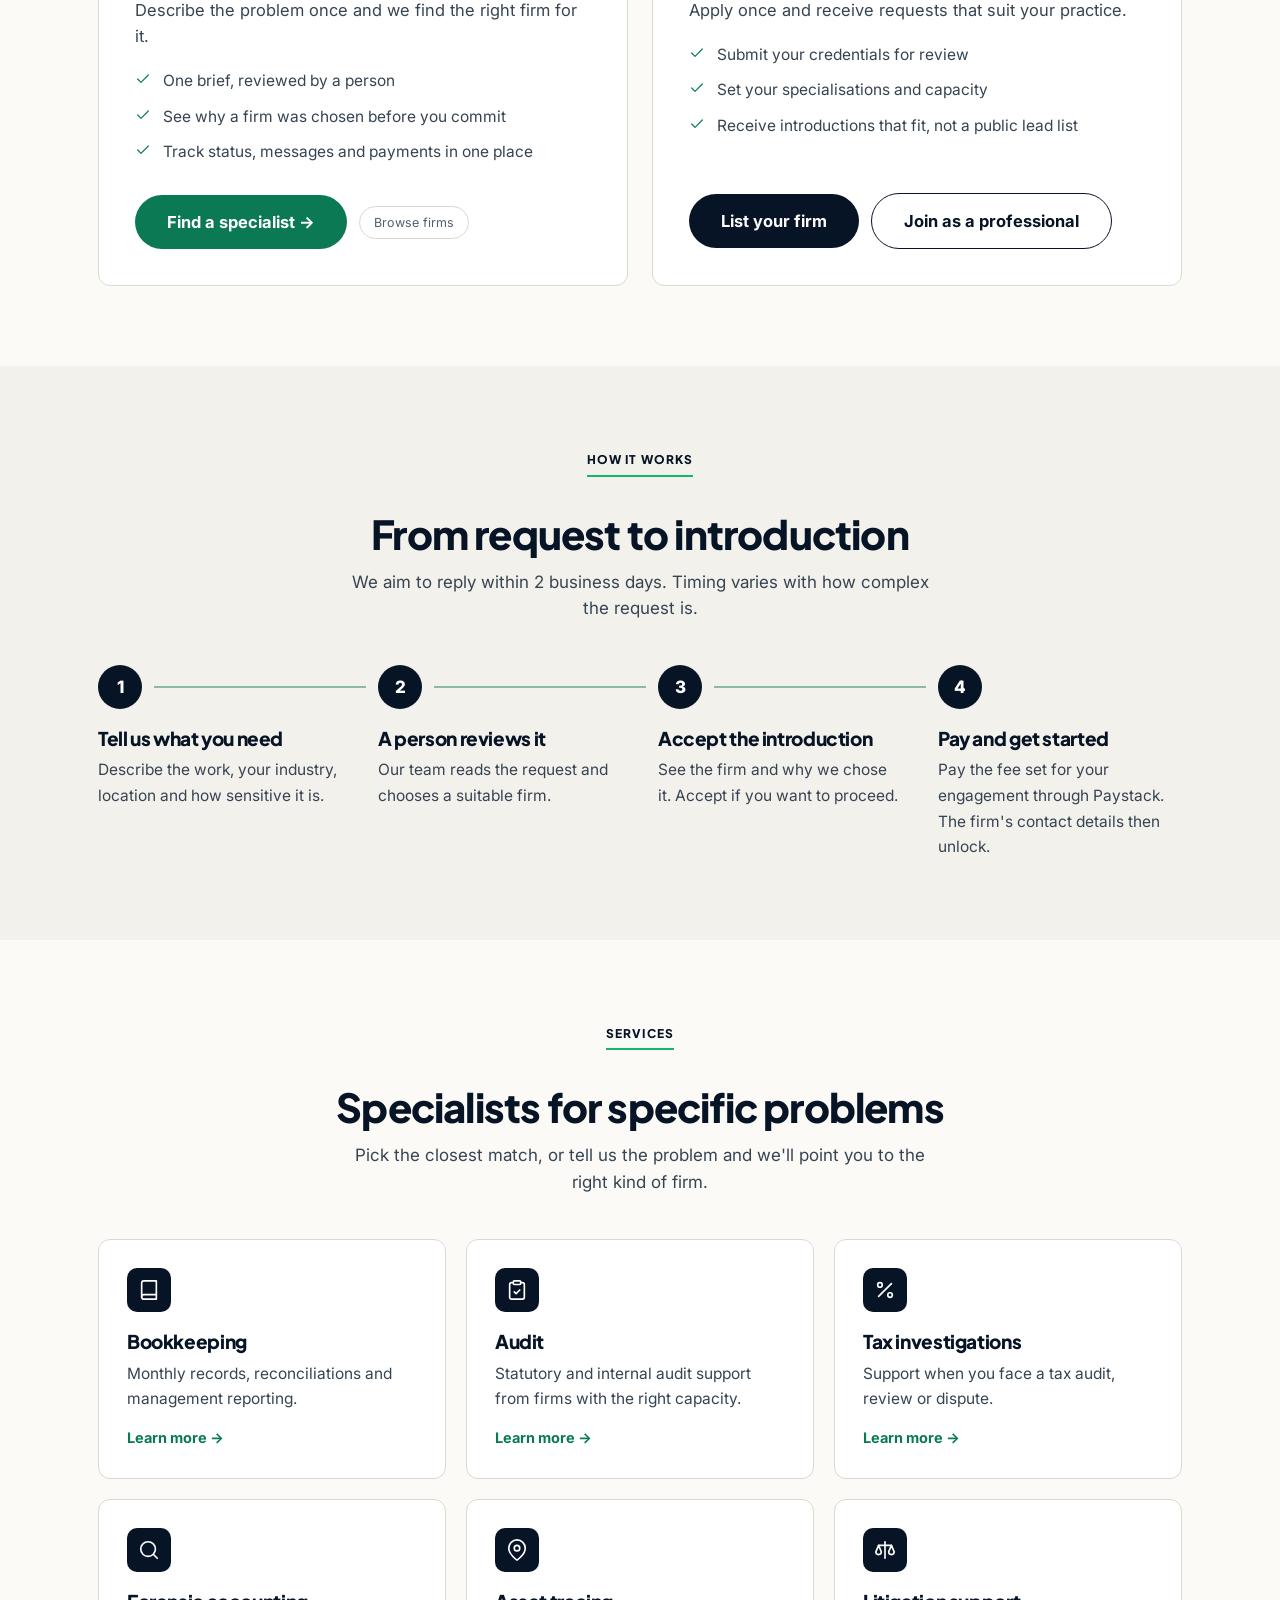
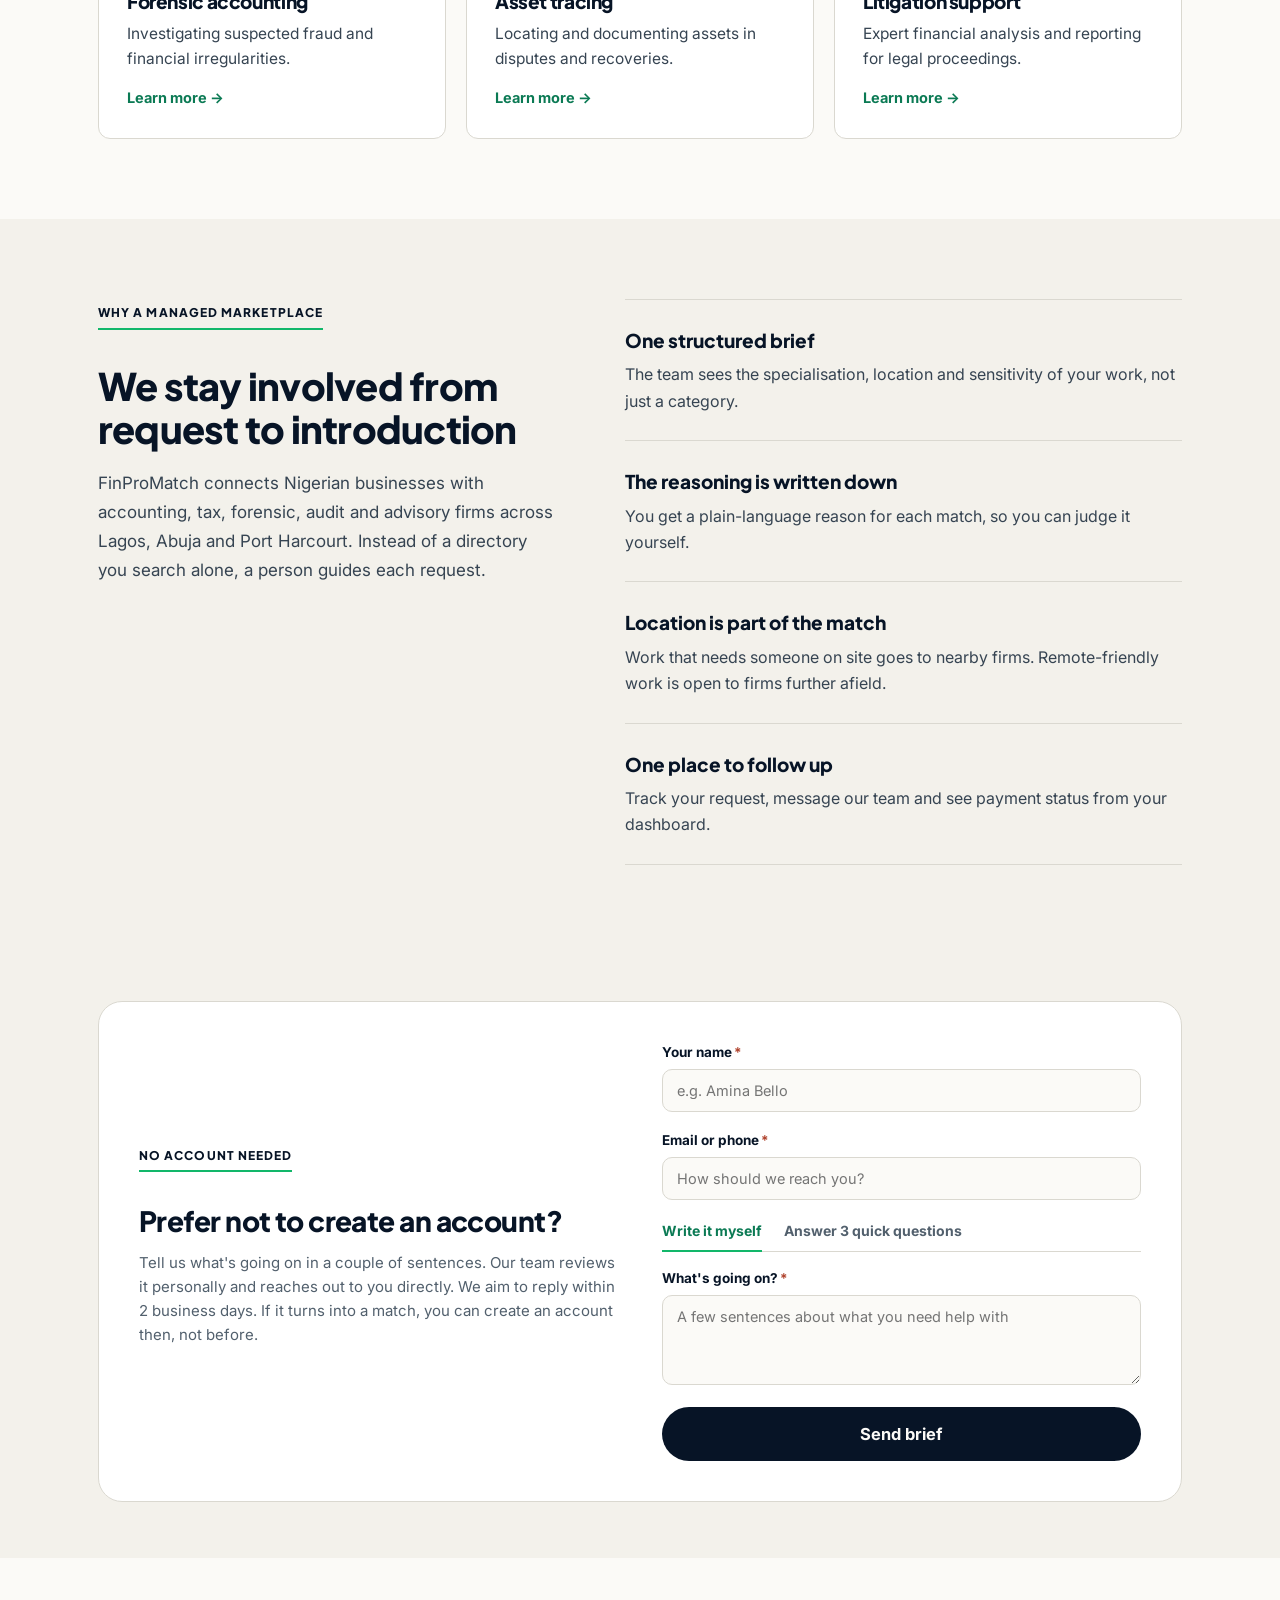
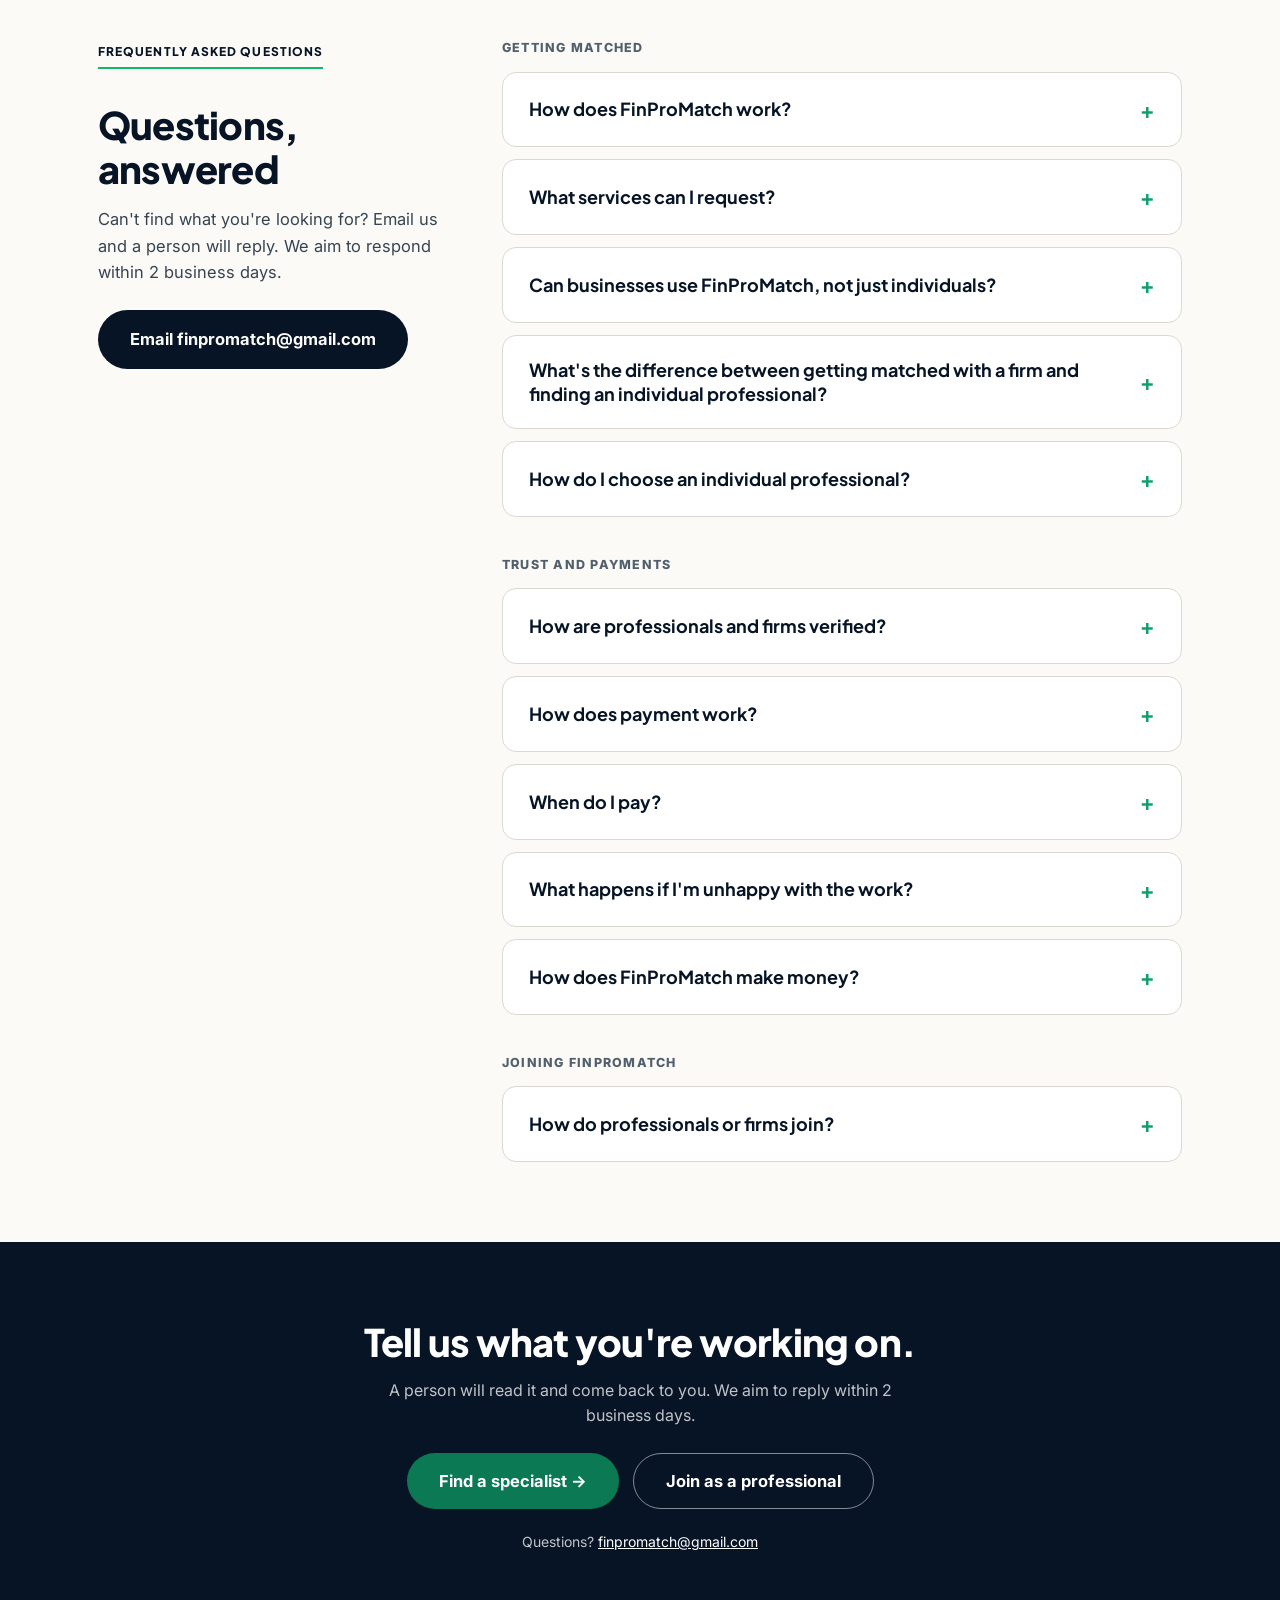
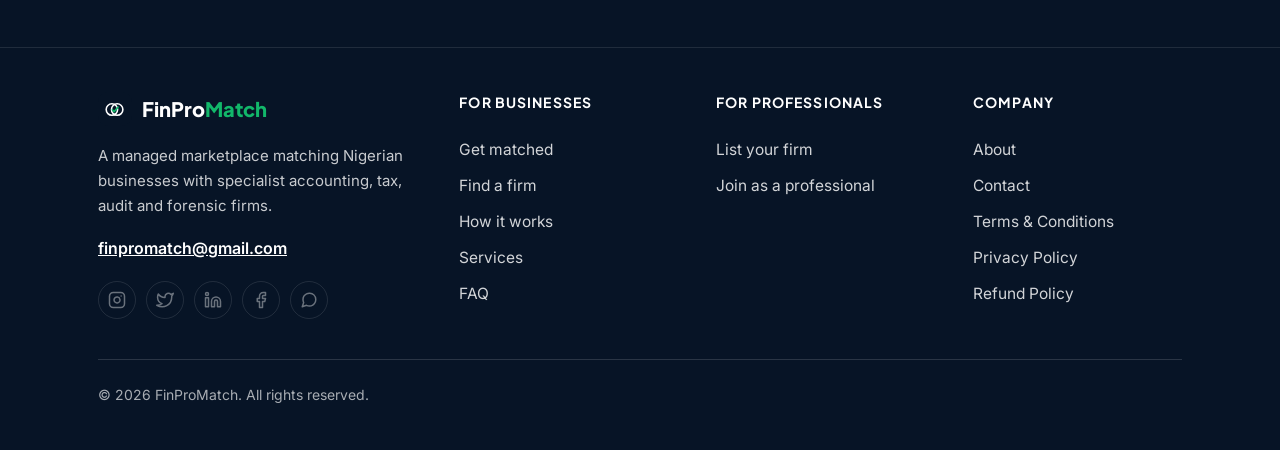
==== commit c32cf693: "h" ====
--- a/index.html
+++ b/index.html
@@ -796,6 +796,29 @@
     .hp-svc-grid{grid-template-columns:1fr;}
     .hp-path{padding:26px;}
     .hp-note-card{margin-top:-18px;}
+  }
+  /* hero fills the first screen on desktop */
+  @media (min-width:981px){
+    .hp-hero{min-height:calc(100svh - 91px);display:flex;align-items:center;padding-top:28px;padding-bottom:36px;box-sizing:border-box;}
+    .hp-hero-grid{width:100%;align-items:center;}
+    .hp-h1{font-size:clamp(44px,5.2vw,56px);margin-top:20px;}
+    .hp-hero .lede{font-size:19px;margin-top:22px;}
+    .hp-hero .hero-ctas{margin-top:30px;}
+    .hp-hero-note{margin-top:20px;}
+    .hp-mock{padding:26px 28px 40px;gap:18px;}
+    .hp-note-card{padding:16px 20px;margin-top:-20px;}
+    .hp-note-card p{font-size:14.5px;line-height:1.55;}
+  }
+  @media (min-width:981px) and (max-height:820px){
+    .hp-hero{padding-top:20px;padding-bottom:24px;}
+    .hp-h1{font-size:clamp(40px,4.6vw,50px);}
+    .hp-hero .lede{font-size:18px;margin-top:18px;}
+    .hp-hero .hero-ctas{margin-top:24px;}
+    .hp-hero .hero-ctas .btn{padding:14px 28px;font-size:15.5px;}
+    .hp-mock{padding:22px 24px 36px;gap:14px;}
+    .hp-mock-firm{padding:14px;}
+    .hp-mock-why ul{font-size:15px;line-height:1.55;}
+    .hp-note-card{padding:14px 18px;}
   }
   @media (prefers-reduced-motion:reduce){
     .hp-svc,.faq-a-wrap,.eyebrow-pill,.reveal{transition:none !important;}
@@ -1426,7 +1449,6 @@
         <p class="hp-hero-note">Tax investigations, forensic accounting, audit, bookkeeping and more. Firm owner? <a href="#" onclick="go('list-firm');return false;">List your firm</a>.</p>
       </div>
       <div class="hp-preview" role="img" aria-label="Example of a matched firm and a message from the FinProMatch team, shown with illustrative data">
-        <div class="hp-preview-label">Example · illustrative data</div>
         <div class="hp-mock">
           <div class="hp-mock-top">
             <div><div class="hp-mock-kicker">Your request</div><div class="hp-mock-title">Tax investigation</div></div>
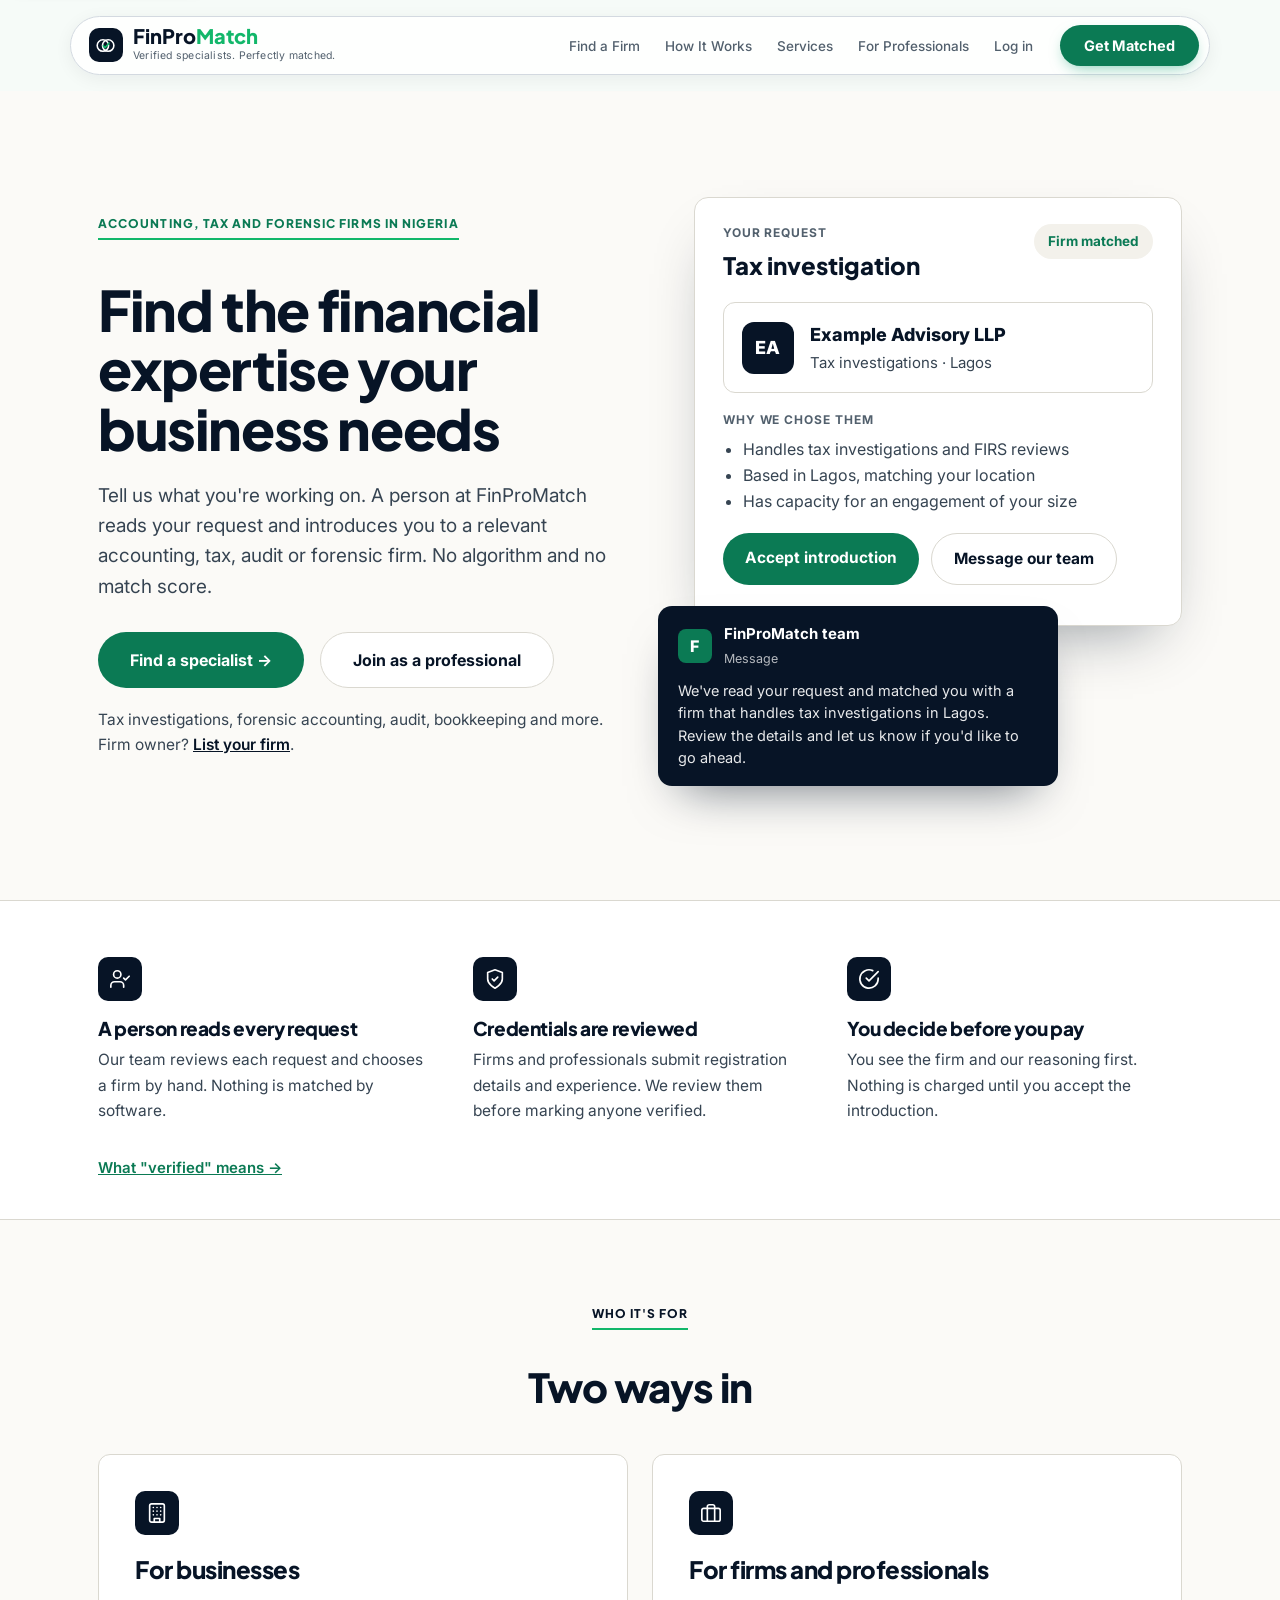
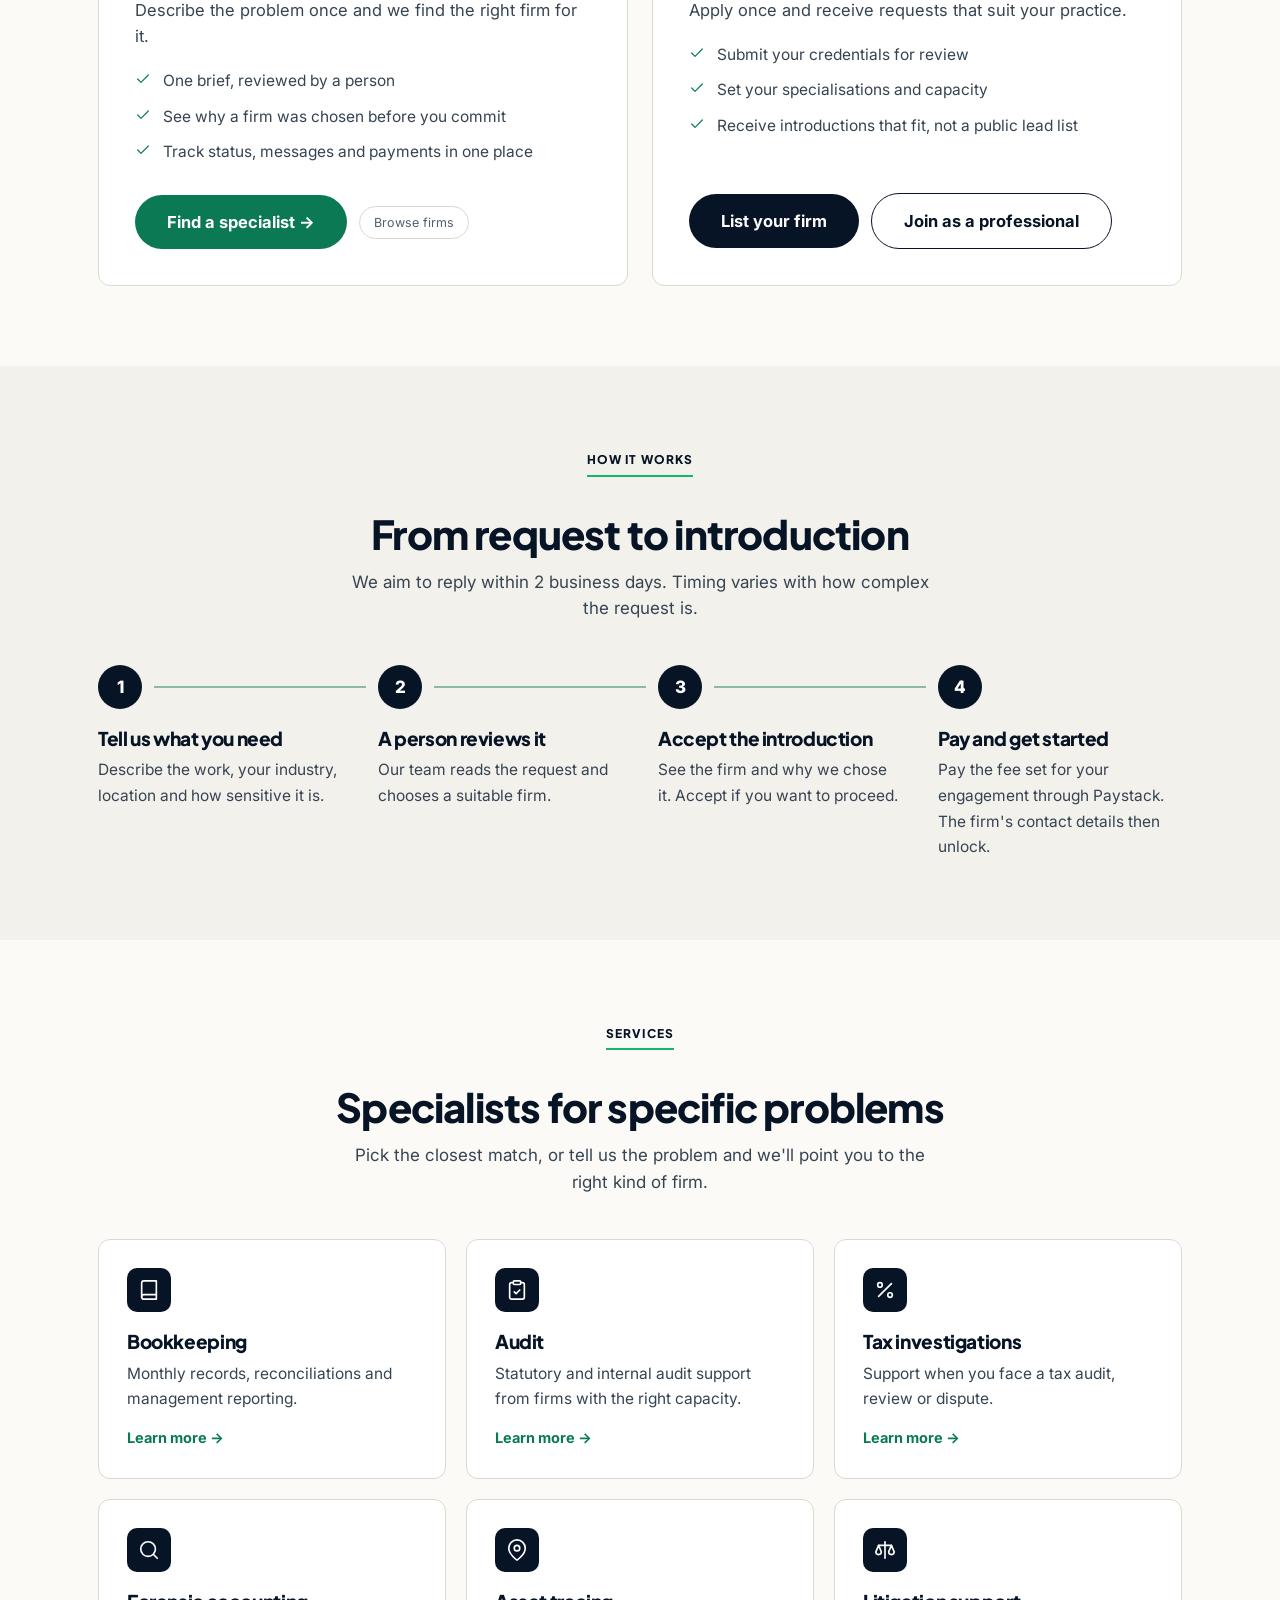
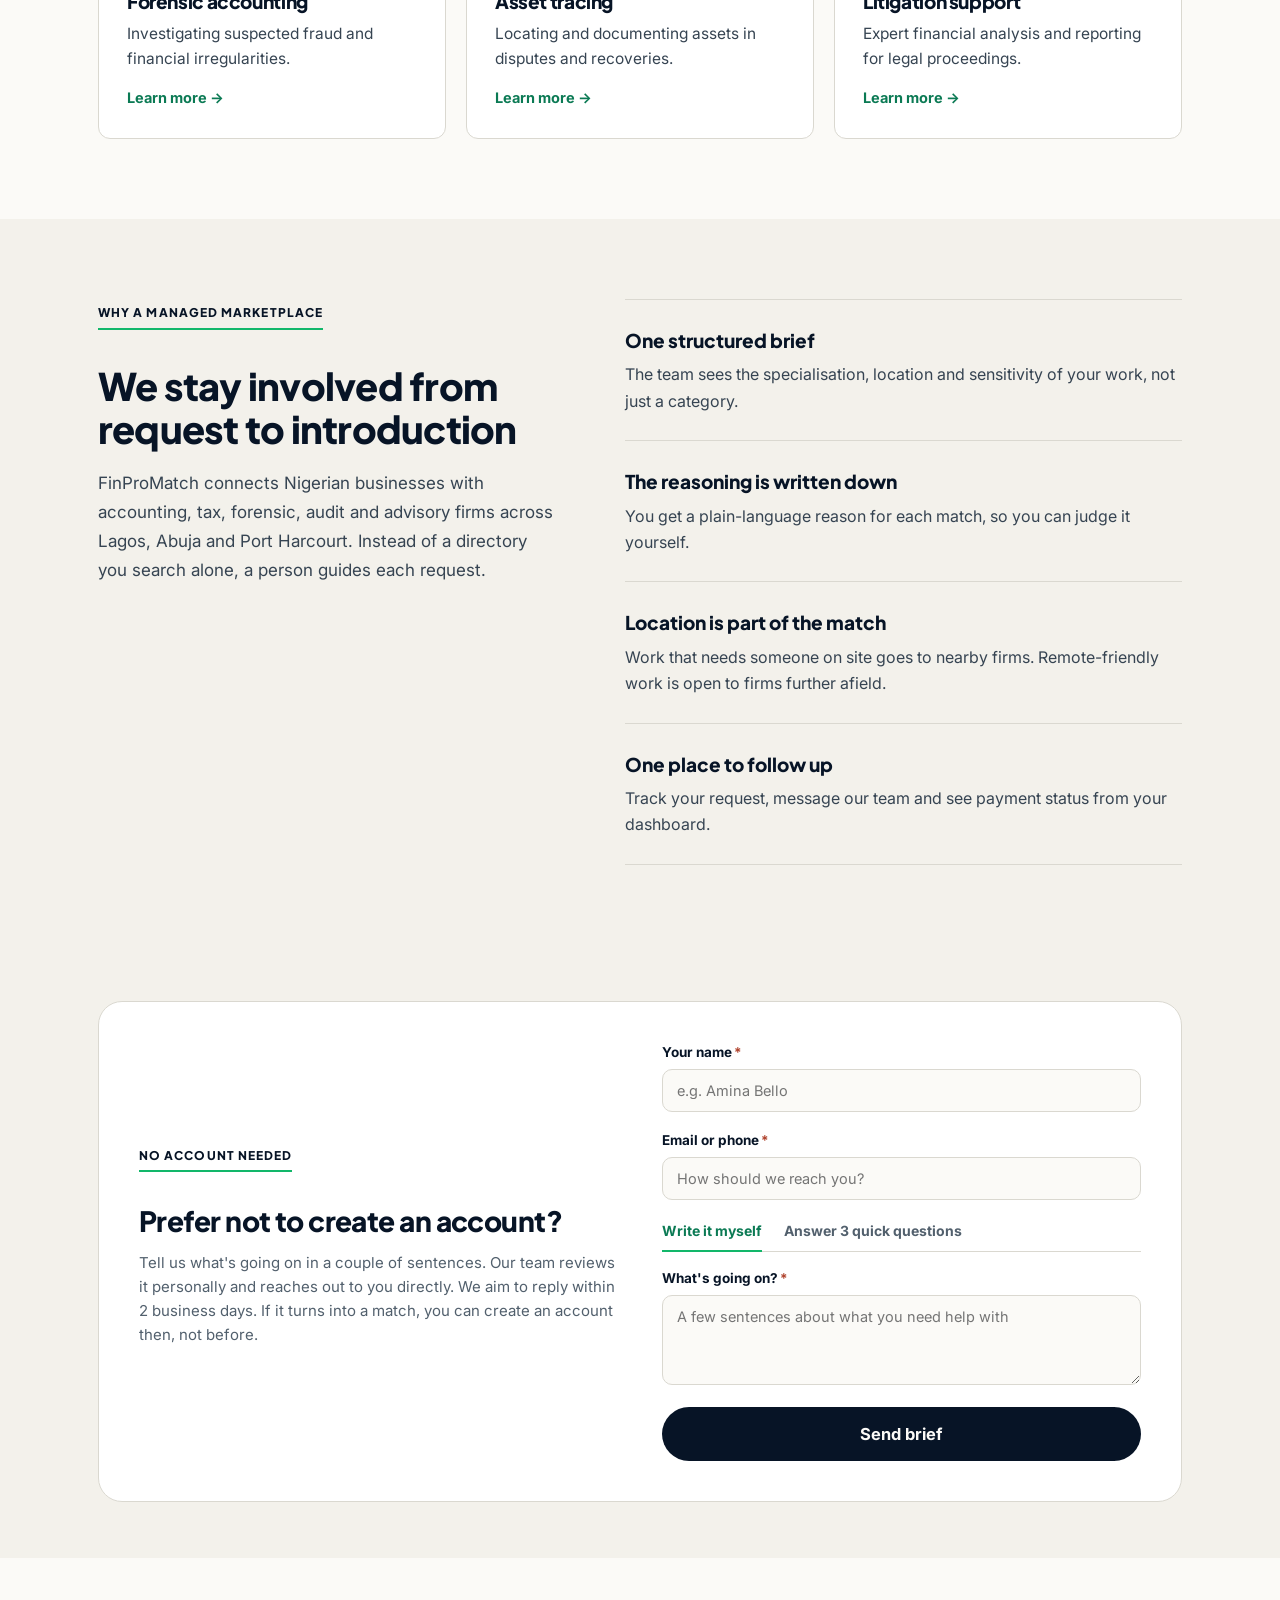
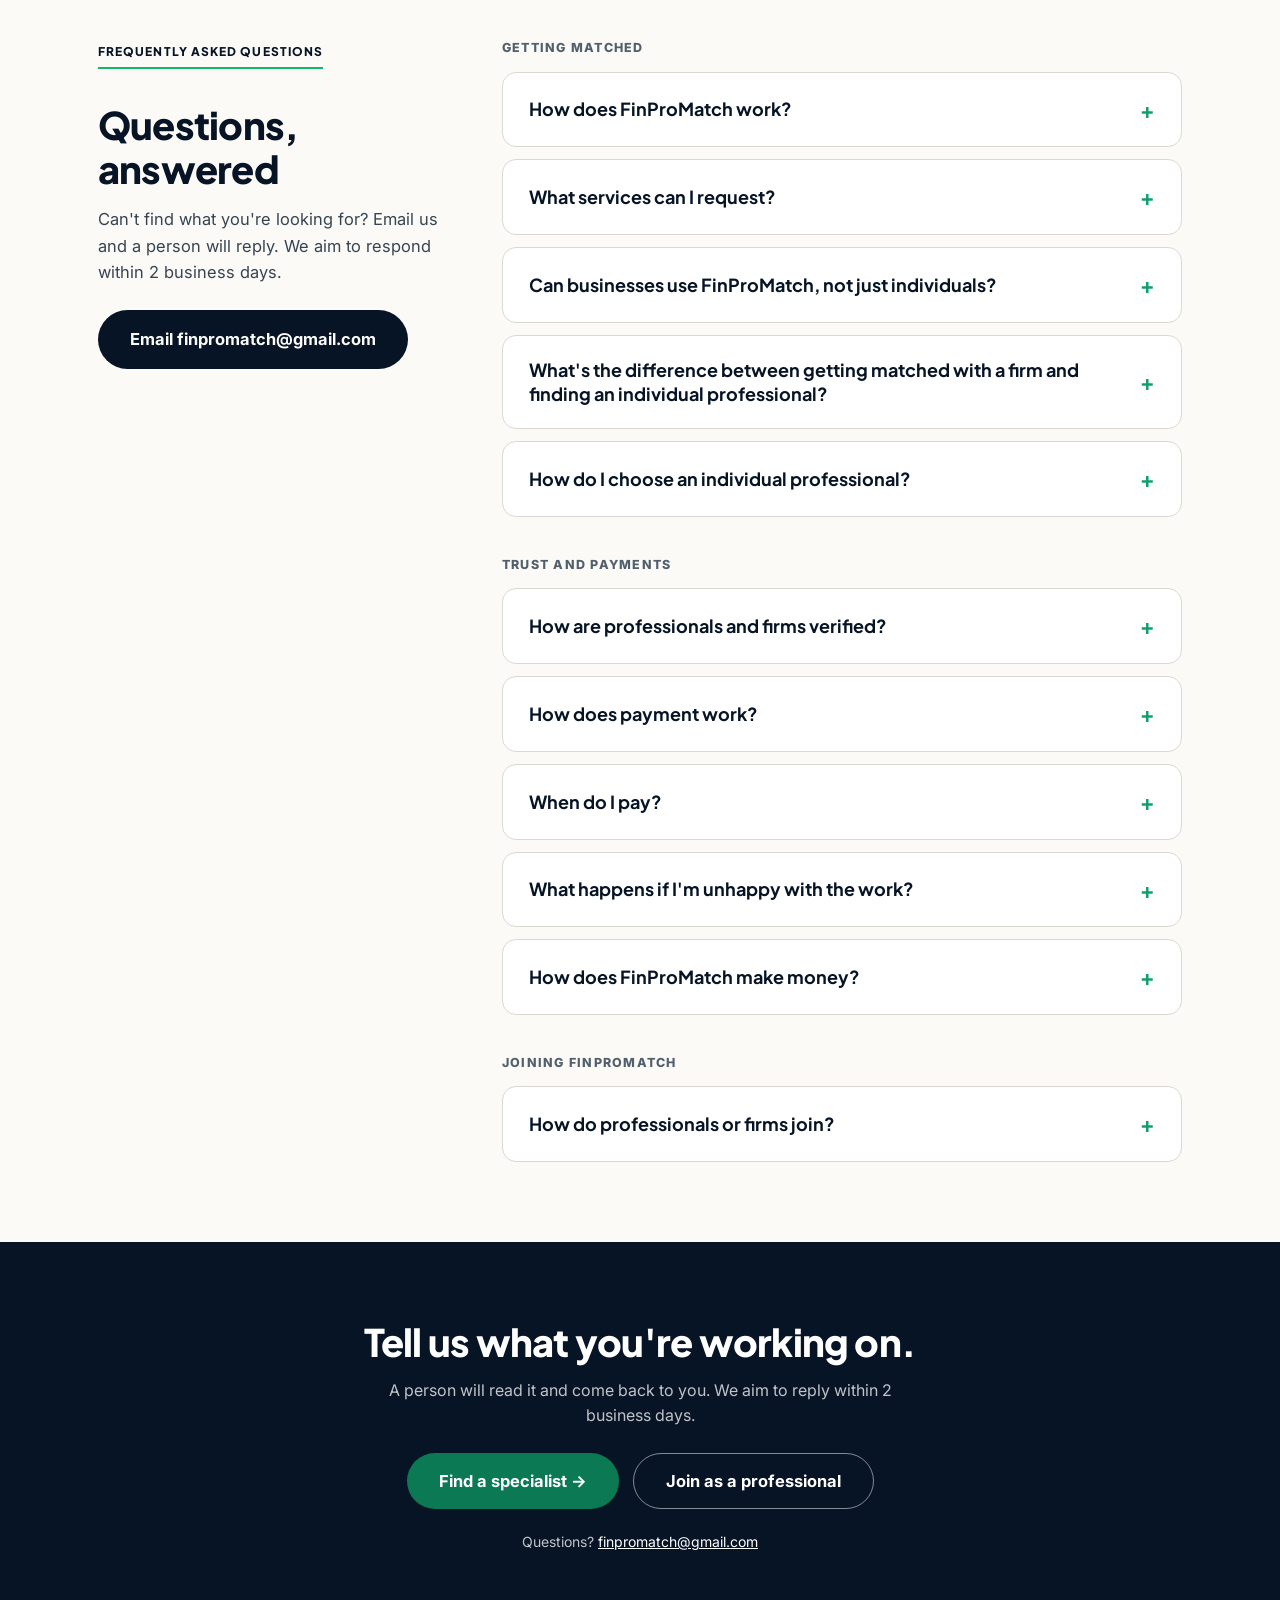
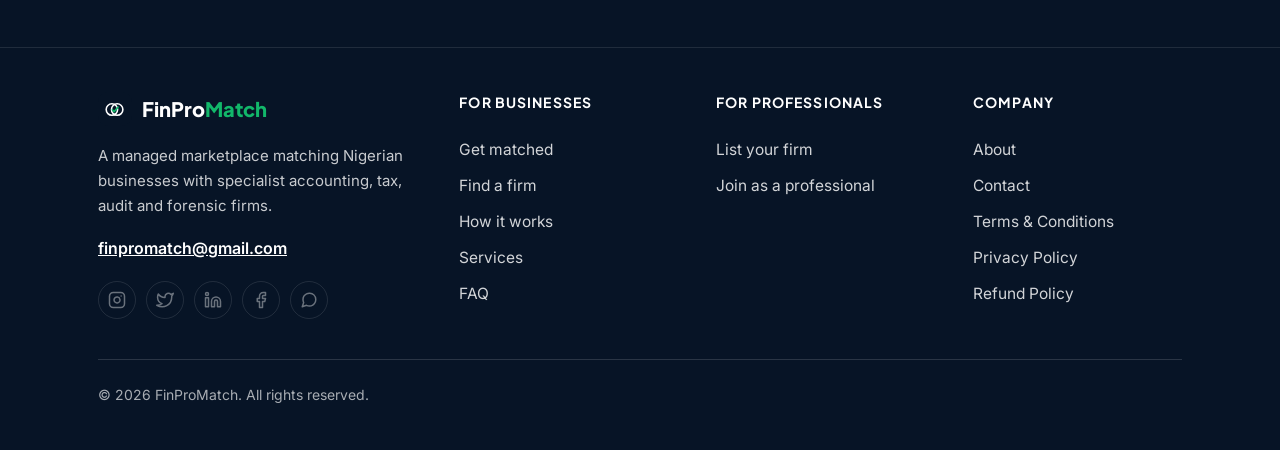
==== commit f084eba7: "d" ====
--- a/index.html
+++ b/index.html
@@ -617,7 +617,7 @@
   }
   @media (max-width:720px){
     .hp-h1{font-size:34px;}
-    .hp-hero{padding-top:96px;padding-bottom:40px;}
+    .hp-hero{padding-top:34px;padding-bottom:40px;}
     .hp-trust-list,.hp-paths,.hp-steps,.hp-why{grid-template-columns:1fr;}
     .hp-path{padding:24px;}
     .hp-hero .hero-ctas .btn{width:100%;}
@@ -697,7 +697,7 @@
   }
   @media (max-width:720px){
     .hp-h1{font-size:36px;}
-    .hp-hero{padding-top:96px;padding-bottom:48px;}
+    .hp-hero{padding-top:34px;padding-bottom:36px;}
     .hp-hero .lede{font-size:18px;}
     .hp-hero .hero-ctas .btn{padding:16px 24px;}
     .hp-head h2,.hp-faq-side h2{font-size:30px;}
@@ -819,6 +819,16 @@
     .hp-mock-firm{padding:14px;}
     .hp-mock-why ul{font-size:15px;line-height:1.55;}
     .hp-note-card{padding:14px 18px;}
+  }
+  /* closed mobile drawer must not bleed a shadow onto the page edge */
+  .nav-drawer:not(.open){box-shadow:none;visibility:hidden;transition:transform .38s cubic-bezier(.16,1,.3,1),visibility 0s .38s;}
+  .nav-drawer.open{visibility:visible;}
+  @media (max-width:720px){
+    .hp-hero .eyebrow-pill{font-size:11px;letter-spacing:.06em;margin-bottom:0;}
+    .hp-h1{font-size:34px;margin-top:16px;}
+    .hp-hero .lede{font-size:17px;line-height:1.55;margin-top:16px;}
+    .hp-hero .hero-ctas{margin-top:22px;gap:10px;flex-direction:column;}
+    .hp-hero .hero-ctas .btn{padding:14px 24px;font-size:15.5px;}
   }
   @media (prefers-reduced-motion:reduce){
     .hp-svc,.faq-a-wrap,.eyebrow-pill,.reveal{transition:none !important;}
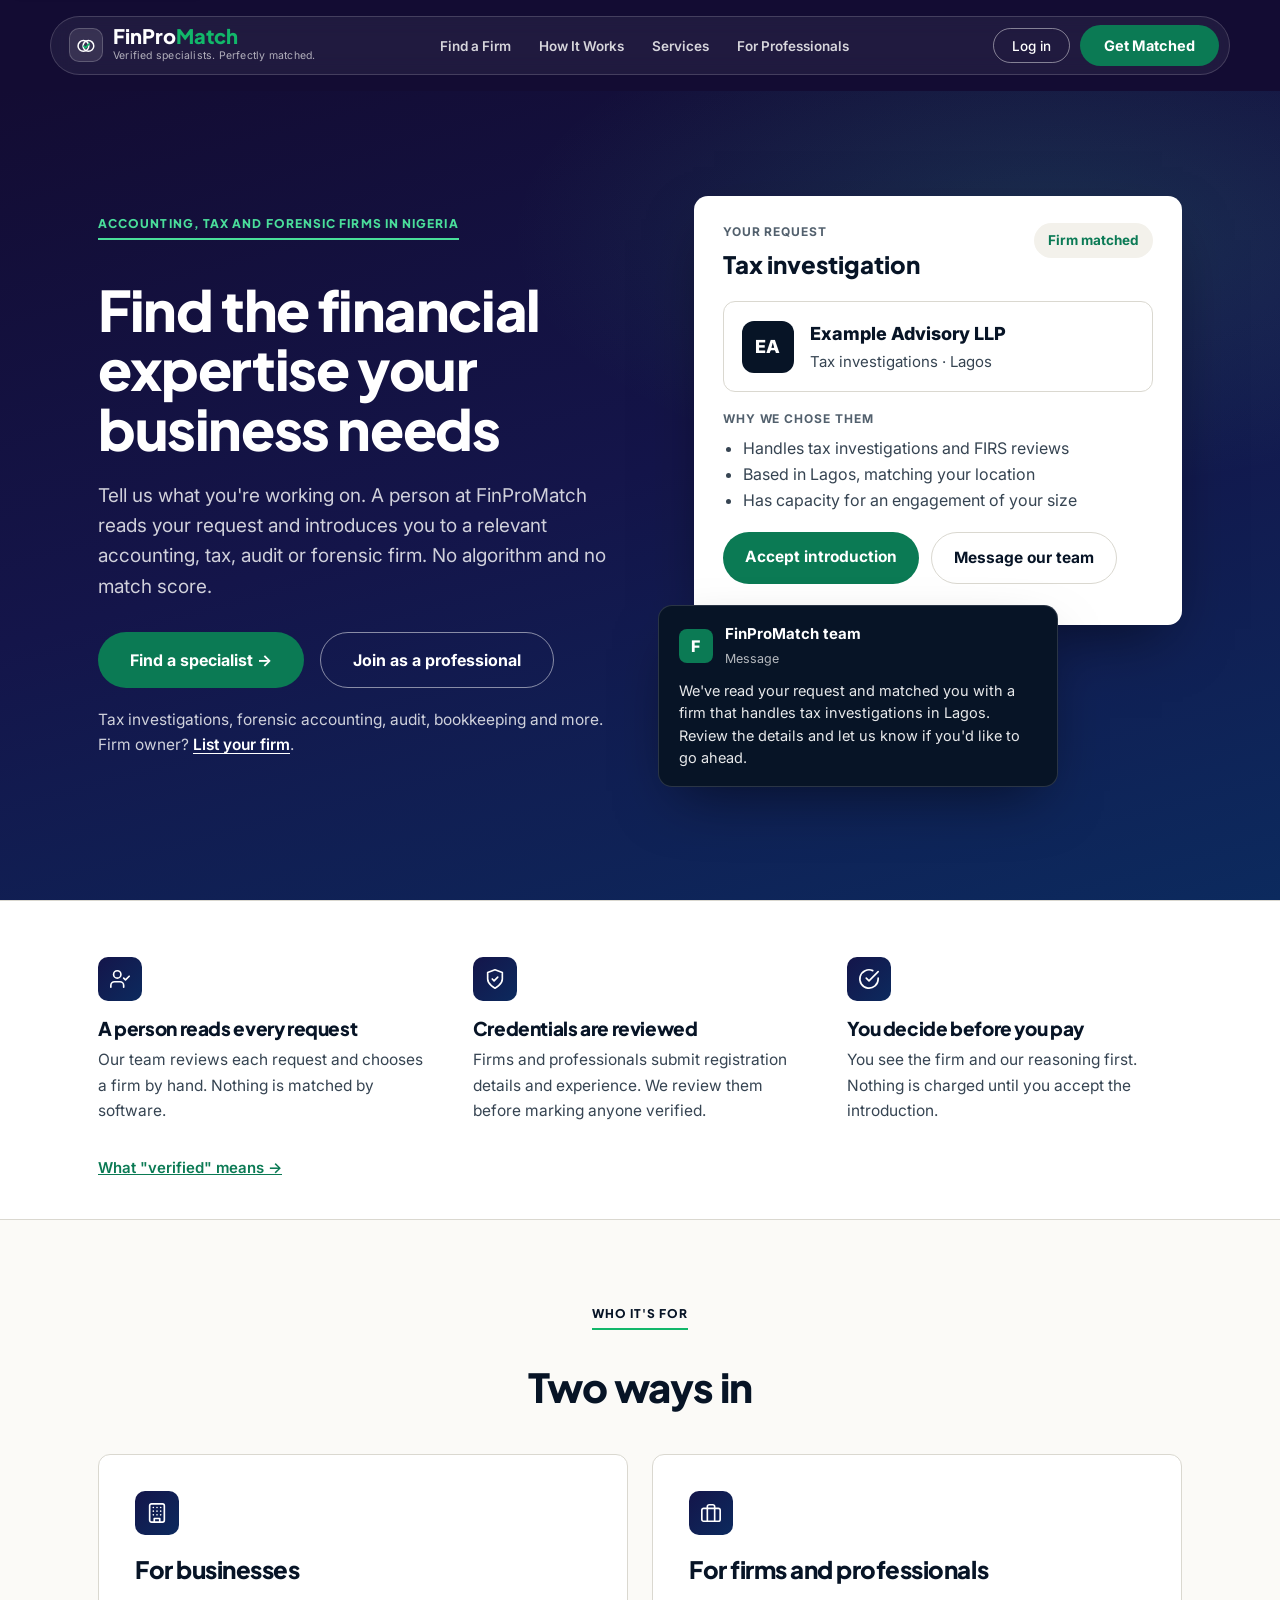
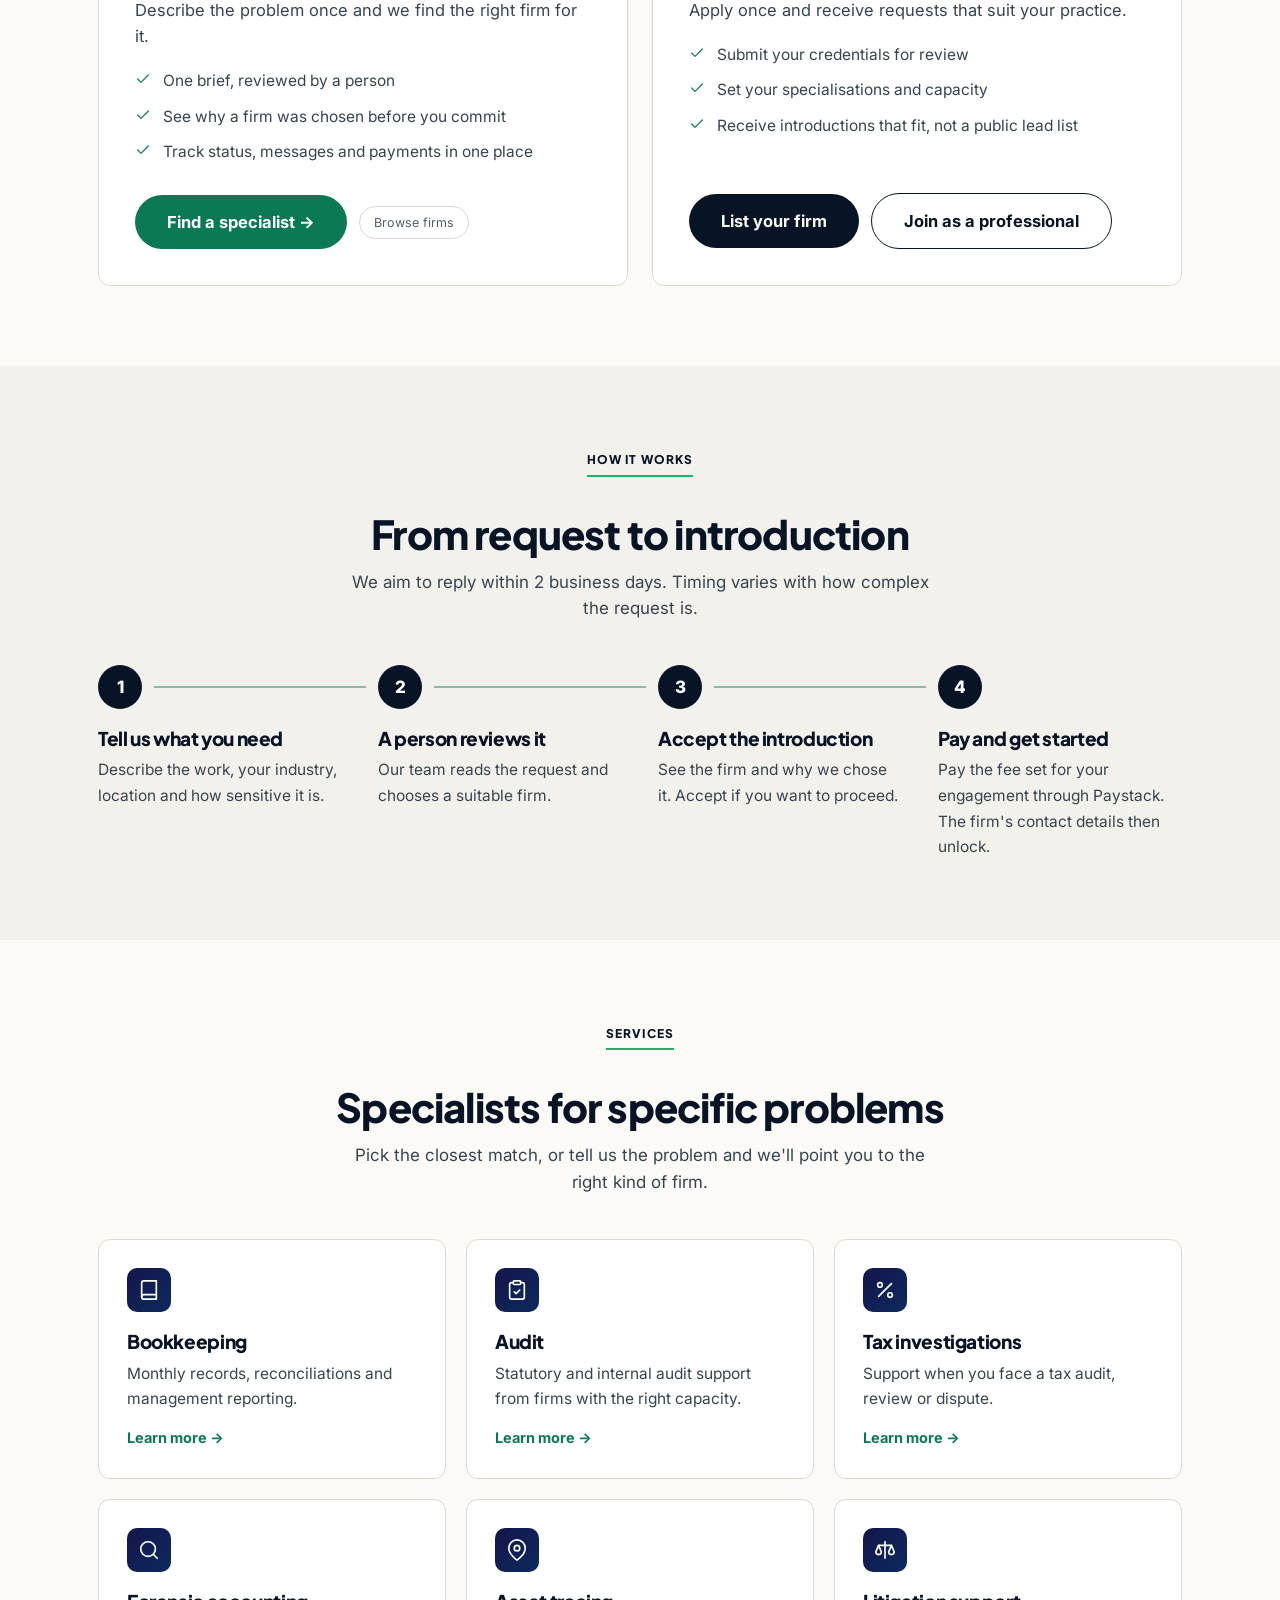
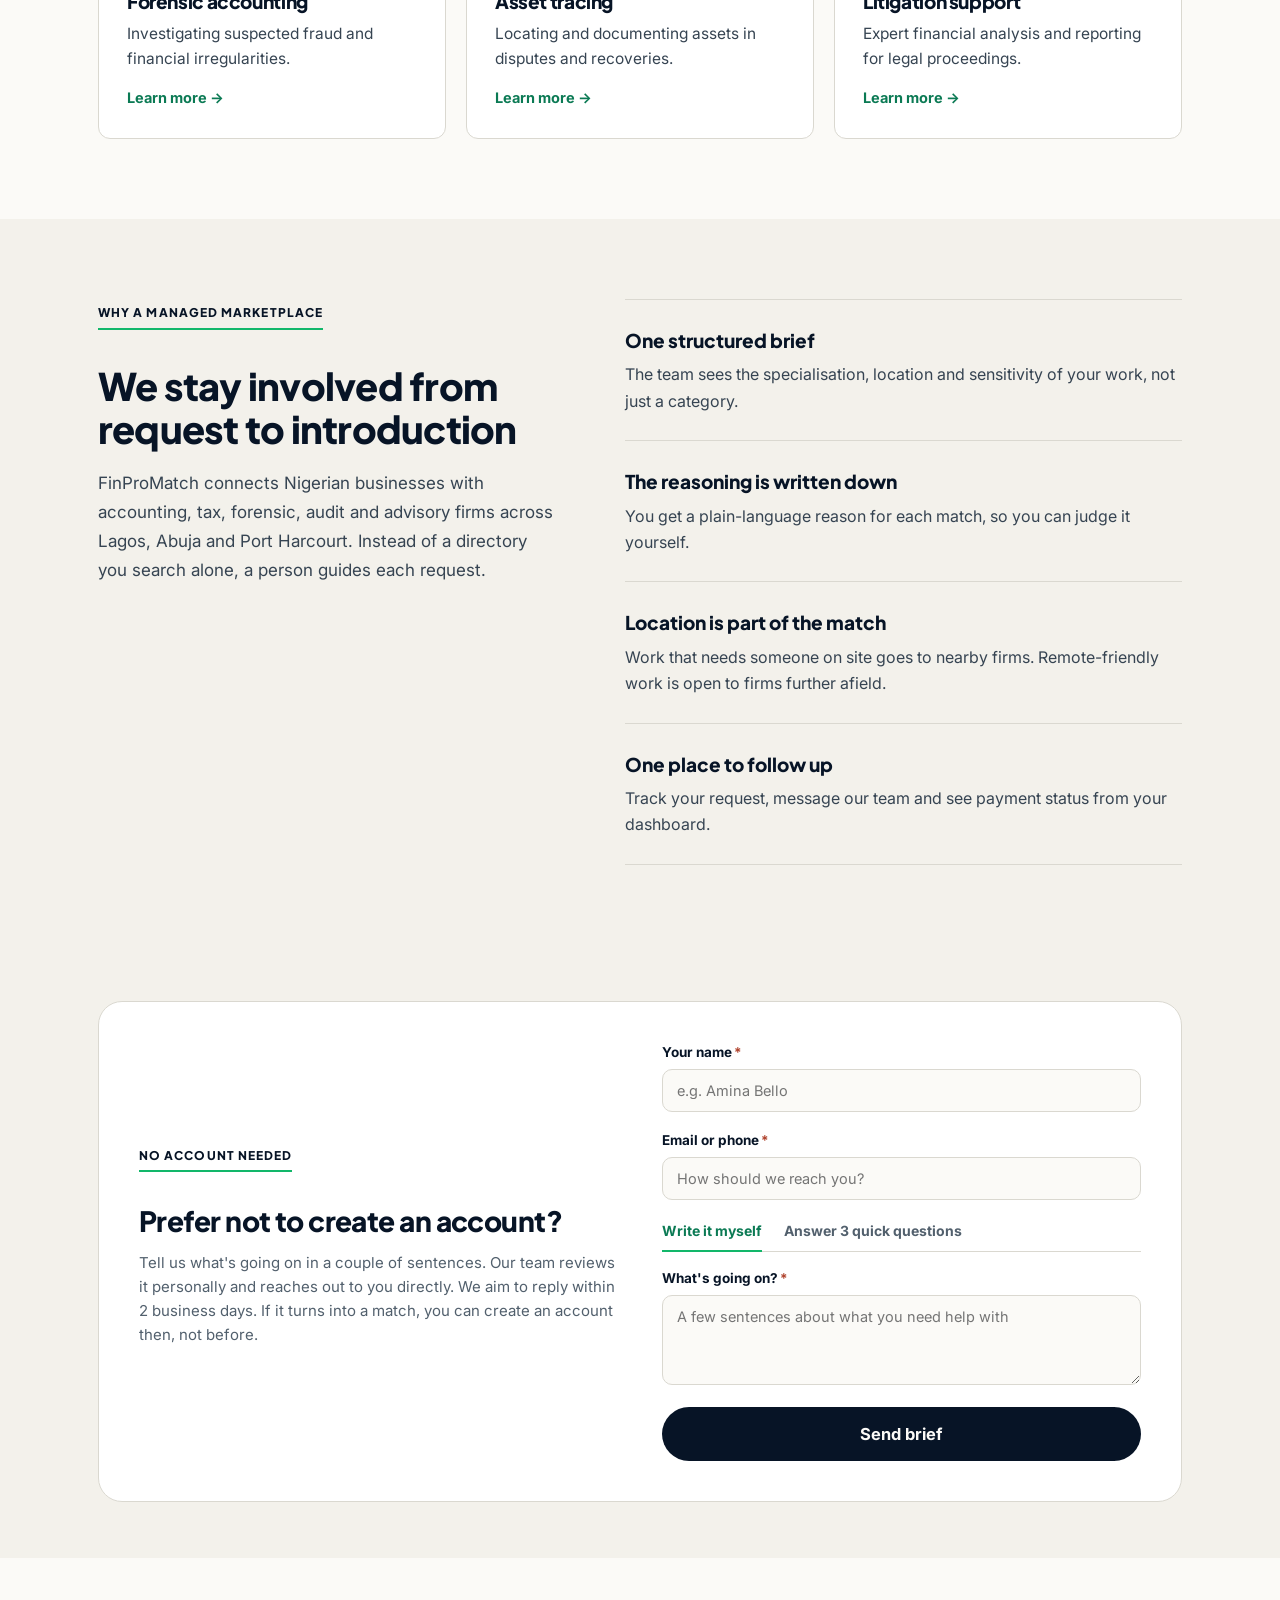
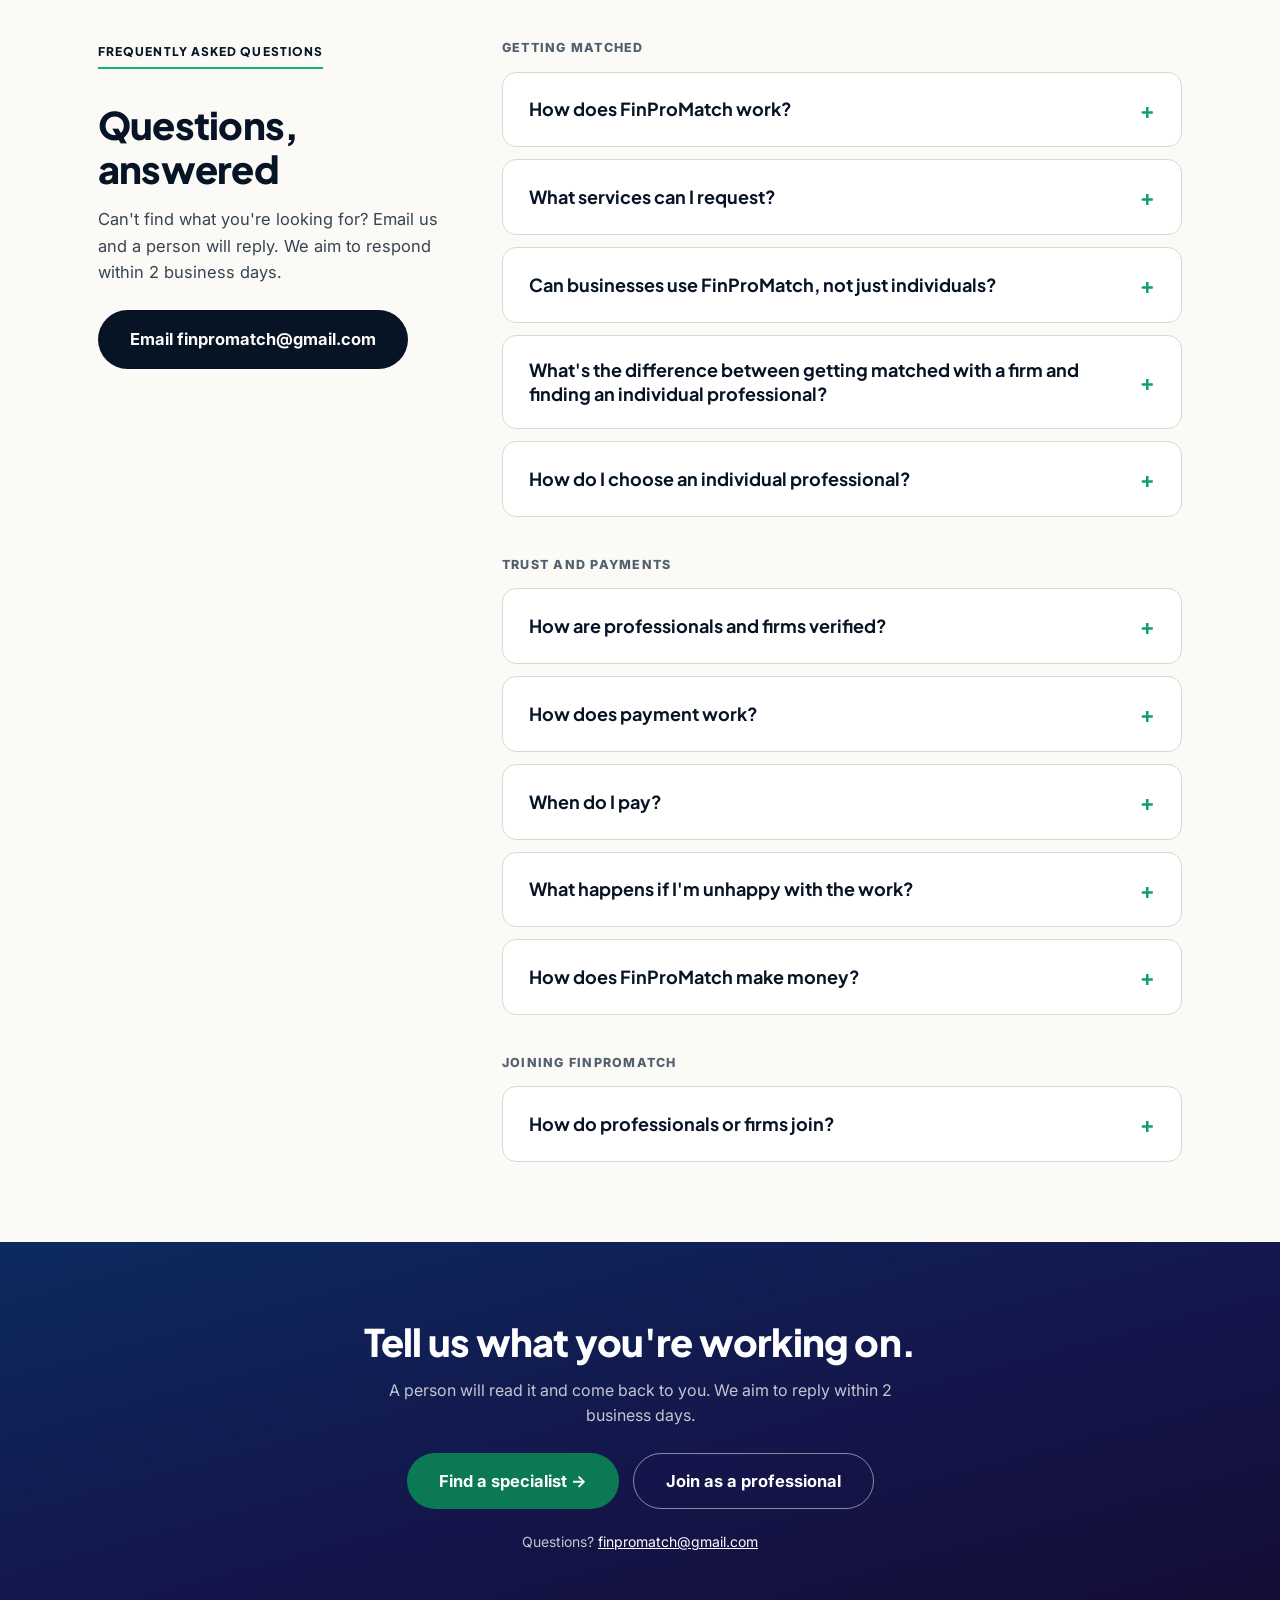
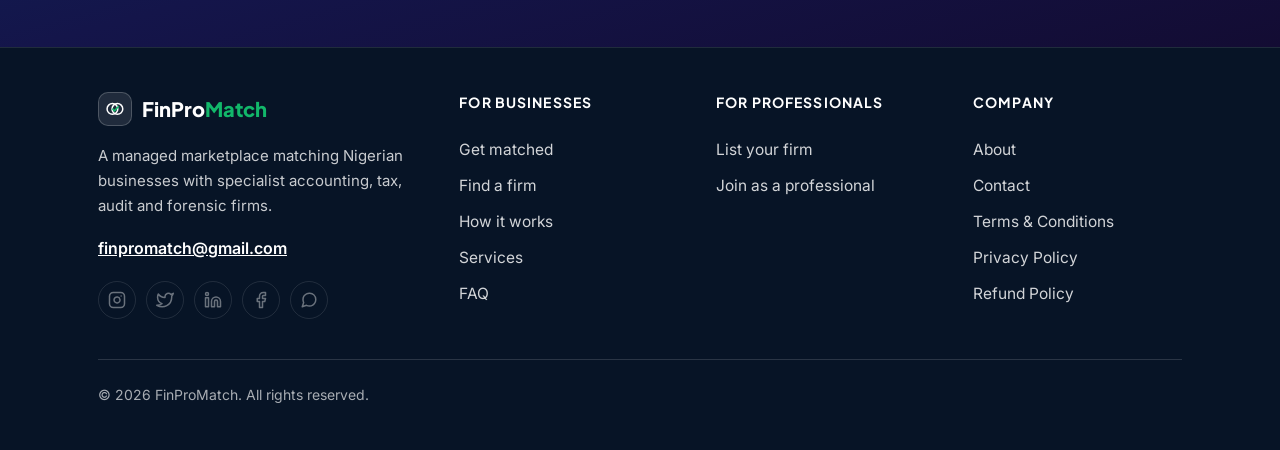
==== commit 8c251bca: "h" ====
--- a/index.html
+++ b/index.html
@@ -830,6 +830,52 @@
     .hp-hero .hero-ctas{margin-top:22px;gap:10px;flex-direction:column;}
     .hp-hero .hero-ctas .btn{padding:14px 24px;font-size:15.5px;}
   }
+  /* ===== Colour + nav refresh (inspired by the user's reference) ===== */
+  :root{--deep:#130c33;--indigo:#14154a;--blue:#0c2a5e;--mint:#4ADE9B;}
+  nav.topnav{background:var(--deep);}
+  .navwrap{display:grid;grid-template-columns:1fr auto 1fr;align-items:center;max-width:1180px;
+    background:rgba(255,255,255,.06);border:1px solid rgba(255,255,255,.16);box-shadow:none;backdrop-filter:blur(10px);}
+  .navwrap.scrolled{background:rgba(255,255,255,.1);box-shadow:0 10px 30px rgba(0,0,0,.35);}
+  .navlinks{display:contents;}
+  .nav-center{display:flex;gap:4px;align-items:center;justify-self:center;}
+  .nav-right{display:flex;gap:10px;align-items:center;justify-self:end;}
+  .navlinks button,.navlinks button:hover{color:#fff;}
+  .navlinks .nav-center button{font-weight:600;color:rgba(255,255,255,.82);}
+  .navlinks .nav-center button:hover{background:rgba(255,255,255,.1);color:#fff;}
+  .navlinks button.active{background:rgba(255,255,255,.14);color:#fff;}
+  .navlinks .nav-login{border:1.5px solid rgba(255,255,255,.45);padding:8.5px 18px;}
+  .navlinks .nav-login:hover{background:rgba(255,255,255,.12);border-color:#fff;}
+  .navlinks .nav-cta{margin-left:0;background:#0B7A54;box-shadow:none;}
+  .navlinks .nav-cta:hover{background:#0E9F6E;}
+  .brand-name{color:#fff;}
+  .brand-tagline{color:rgba(255,255,255,.65);}
+  .brand-mark{background:rgba(255,255,255,.1);border:1px solid rgba(255,255,255,.2);}
+  .nav-burger{background:rgba(255,255,255,.12);color:#fff;border:1px solid rgba(255,255,255,.25);}
+  .nav-bell{color:#fff;}
+  @media(max-width:1040px){
+    .navwrap{display:flex;justify-content:space-between;}
+    .nav-center{display:none;}
+  }
+  /* Hero: full-bleed deep purple-to-blue, layout unchanged */
+  #view-home{overflow-x:clip;}
+  .hp-hero{position:relative;isolation:isolate;}
+  .hp-hero::before{content:"";position:absolute;z-index:-1;top:0;bottom:0;left:50%;width:100vw;transform:translateX(-50%);
+    background:radial-gradient(900px 420px at 82% 18%,rgba(74,222,155,.14),transparent 60%),
+    linear-gradient(165deg,var(--deep) 0%,var(--indigo) 48%,var(--blue) 100%);}
+  .hp-h1{color:#fff;}
+  .hp-hero .lede,.hp-hero-note{color:rgba(255,255,255,.8);}
+  .hp-hero-note a{color:#fff;text-decoration:underline;text-underline-offset:3px;}
+  .hp-hero .eyebrow-pill{color:var(--mint);}
+  .hp-hero .eyebrow-pill::after{background:var(--mint);}
+  .hp-hero .hp-btn-ghost{background:transparent;color:#fff;border:1.5px solid rgba(255,255,255,.5);}
+  .hp-hero .hp-btn-ghost:hover{border-color:#fff;background:rgba(255,255,255,.08);}
+  .hp-hero .btn-orange{background:#0E9F6E;color:#fff;}
+  .hp-hero .btn-orange:hover{background:#12B07C;}
+  .hp-mock,.hp-note-card{box-shadow:0 24px 60px -20px rgba(0,0,0,.55);border:1px solid rgba(255,255,255,.14);}
+  /* Final CTA + footer pick up the same palette */
+  .hp-final{background:linear-gradient(165deg,var(--blue) 0%,var(--indigo) 55%,var(--deep) 100%);}
+  footer{background:var(--deep);}
+  .hp-ico{background:linear-gradient(135deg,var(--indigo),var(--blue));}
   @media (prefers-reduced-motion:reduce){
     .hp-svc,.faq-a-wrap,.eyebrow-pill,.reveal{transition:none !important;}
     .hp-svc:hover{transform:none;}
@@ -1406,11 +1452,14 @@
       </div>
     </div>
     <div class="navlinks">
-      <button class="nav-link" onclick="go('firms')">Find a Firm</button>
-      <button class="nav-link" data-view="home" onclick="scrollToSection('solution')">How It Works</button>
-      <button class="nav-link" data-view="home" onclick="scrollToSection('services')">Services</button>
-      <button class="nav-link" data-view="home" onclick="scrollToSection('for-professionals')">For Professionals</button>
-      <button class="nav-link" onclick="go('client')">Log in</button>
+      <div class="nav-center">
+        <button class="nav-link" onclick="go('firms')">Find a Firm</button>
+        <button class="nav-link" data-view="home" onclick="scrollToSection('solution')">How It Works</button>
+        <button class="nav-link" data-view="home" onclick="scrollToSection('services')">Services</button>
+        <button class="nav-link" data-view="home" onclick="scrollToSection('for-professionals')">For Professionals</button>
+      </div>
+      <div class="nav-right">
+      <button class="nav-link nav-login" onclick="go('client')">Log in</button>
       <button class="nav-link nav-cta" onclick="go('client')">Get Matched</button>
       <button class="nav-bell" id="nav-bell" onclick="go('notifications')" aria-label="Notifications" style="display:none;">
         <svg viewBox="0 0 24 24" fill="none" stroke="currentColor" stroke-width="2"><path d="M6 8a6 6 0 0 1 12 0c0 5 2 6 2 6H4s2-1 2-6"/><path d="M10 21a2 2 0 0 0 4 0"/></svg>
@@ -1419,6 +1468,7 @@
       <button class="nav-burger" onclick="openDrawer()" aria-label="Open menu">
         <svg viewBox="0 0 24 24" fill="none" stroke="currentColor" stroke-width="2.4" stroke-linecap="round"><line x1="3" y1="6" x2="21" y2="6"/><line x1="3" y1="12" x2="21" y2="12"/><line x1="3" y1="18" x2="21" y2="18"/></svg>
       </button>
+      </div>
     </div>
   </div>
 </nav>
